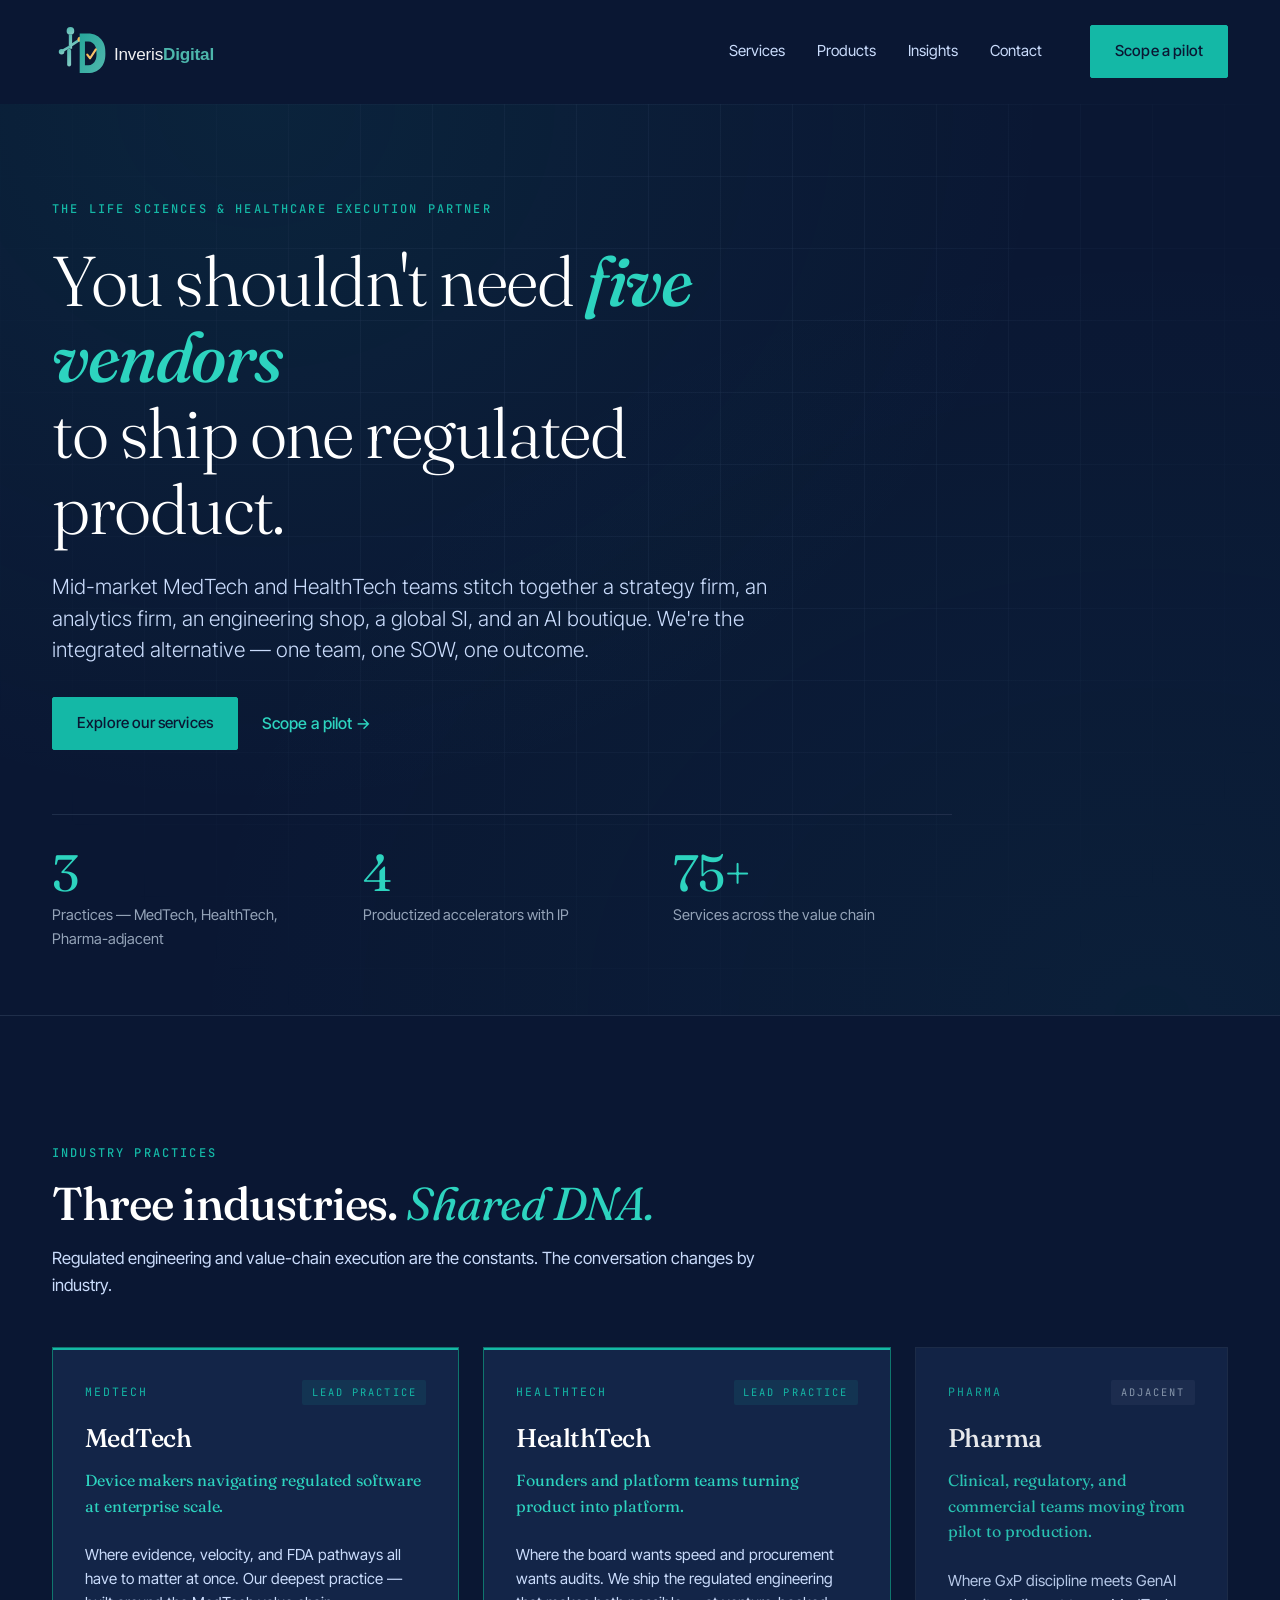
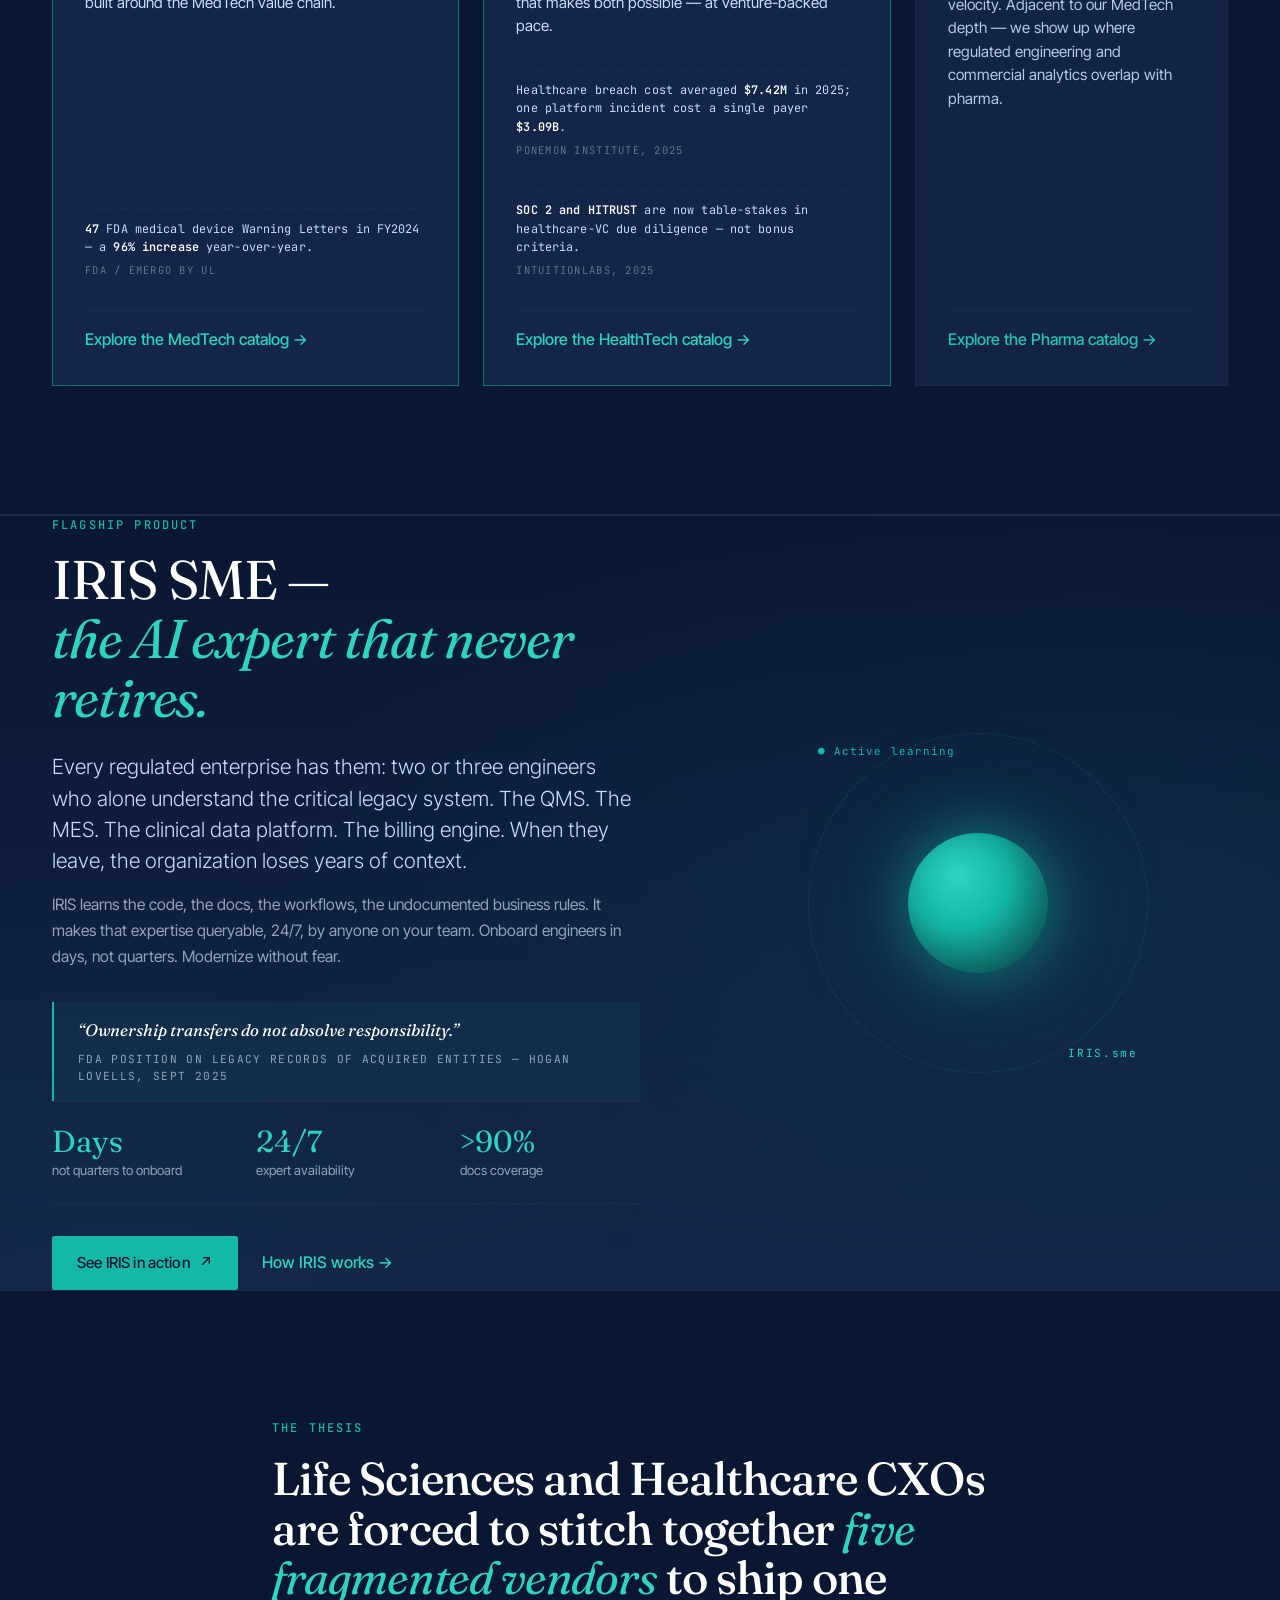
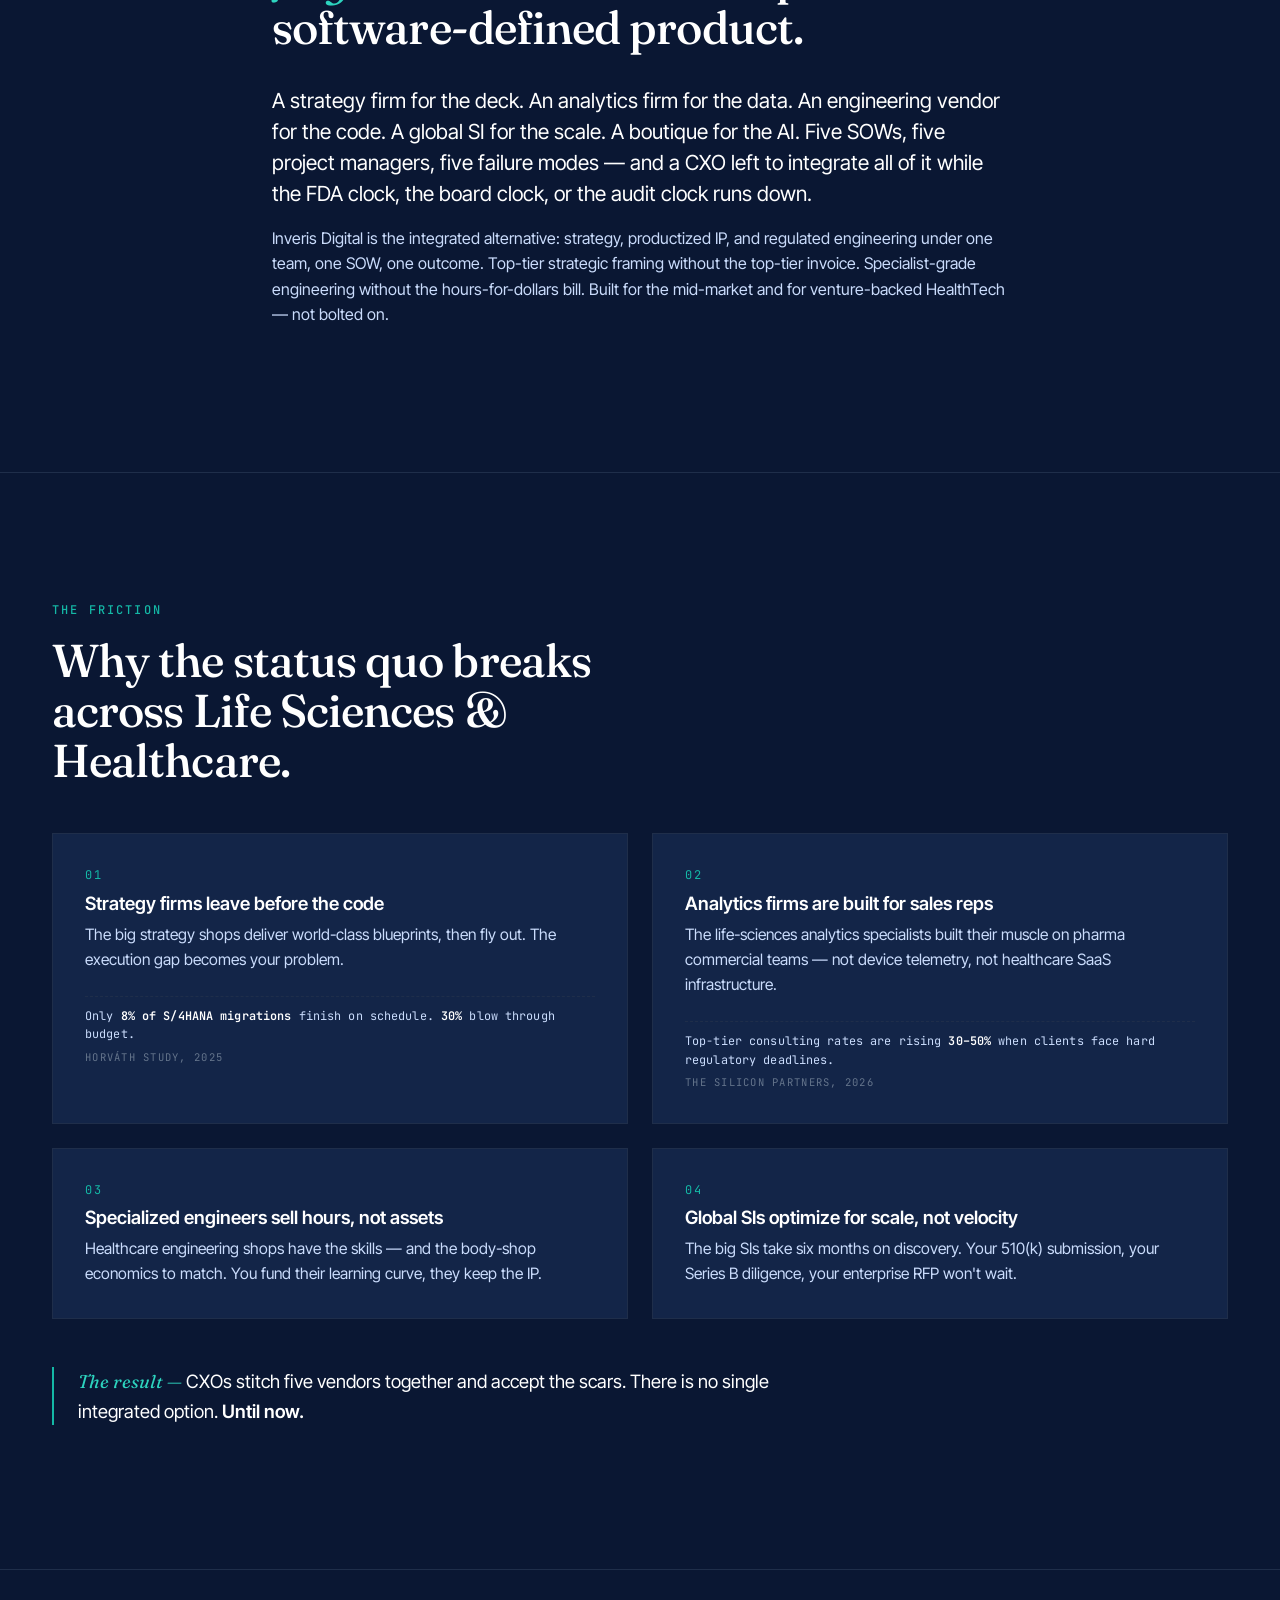
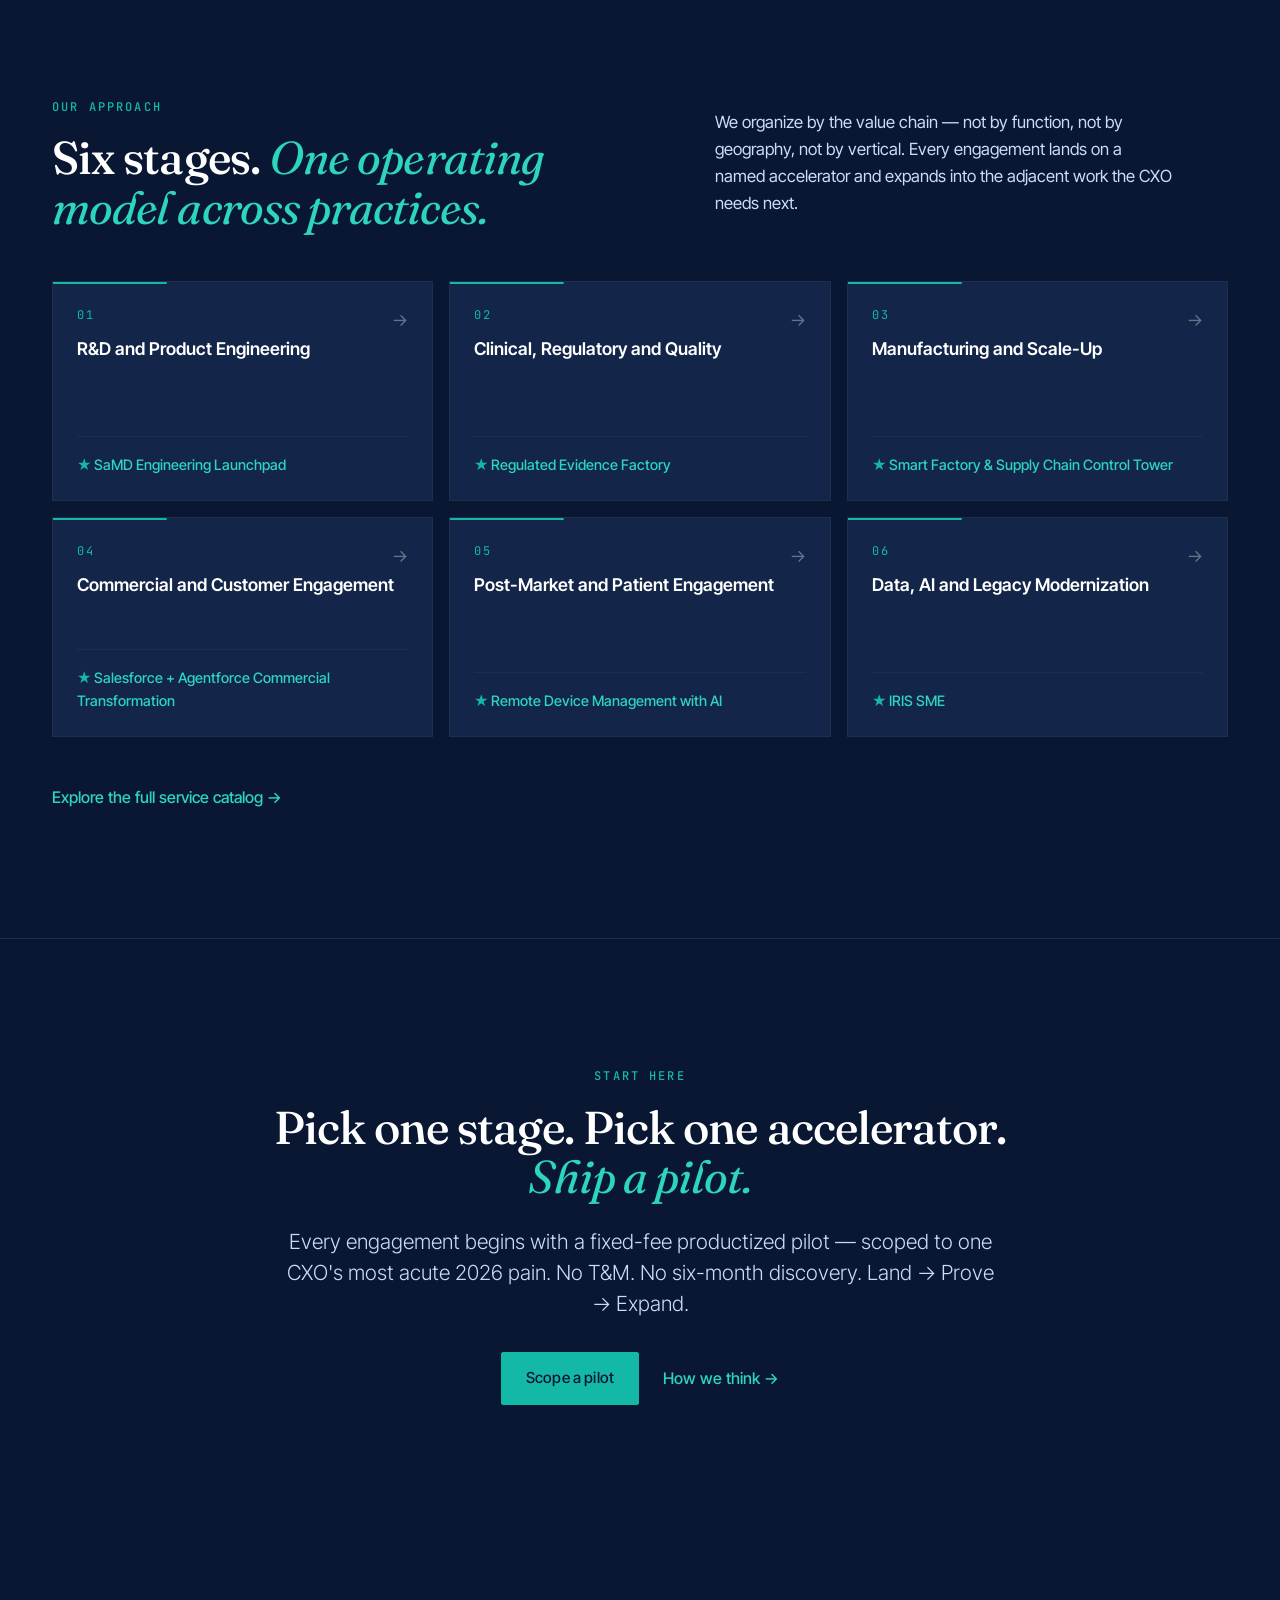
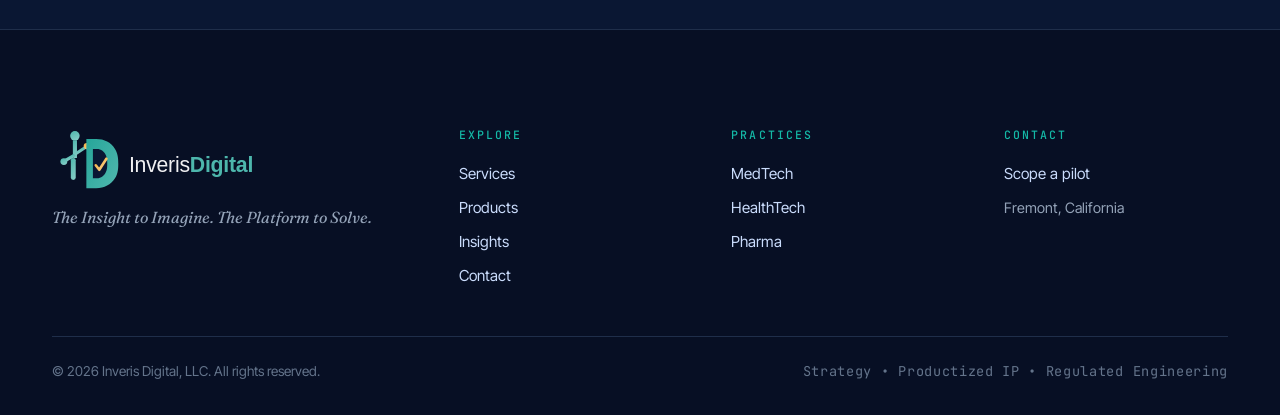
==== index.html @ ecb9faea "Align logo and nav in single band" ====
<!doctype html>
<html lang="en">
<head>
  <meta charset="UTF-8" />
  <meta name="viewport" content="width=device-width, initial-scale=1.0" />
  <title>Inveris Digital — The Life Sciences &amp; Healthcare Execution Partner</title>
  <meta name="description" content="Inveris Digital is the integrated execution partner for mid-market MedTech, HealthTech, and Pharma. One team, one SOW, one outcome — across strategy, regulated engineering, and AI." />
  <meta name="author" content="Inveris Digital, LLC" />
  <meta name="theme-color" content="#0A1733" />
  <meta name="color-scheme" content="dark" />
  <link rel="canonical" href="https://inverisdigital.com/" />

  <!-- Open Graph -->
  <meta property="og:type" content="website" />
  <meta property="og:site_name" content="Inveris Digital" />
  <meta property="og:title" content="Inveris Digital — The Life Sciences &amp; Healthcare Execution Partner" />
  <meta property="og:description" content="One team, one SOW, one outcome. Strategy, productized IP, and regulated engineering for mid-market MedTech, HealthTech, and Pharma." />
  <meta property="og:url" content="https://inverisdigital.com/" />
  <meta property="og:image" content="https://inverisdigital.com/og-image.png" />
  <meta property="og:image:width" content="1200" />
  <meta property="og:image:height" content="630" />
  <meta property="og:locale" content="en_US" />

  <!-- Twitter / X -->
  <meta name="twitter:card" content="summary_large_image" />
  <meta name="twitter:title" content="Inveris Digital — The Life Sciences &amp; Healthcare Execution Partner" />
  <meta name="twitter:description" content="One team, one SOW, one outcome. Strategy, productized IP, and regulated engineering for mid-market MedTech, HealthTech, and Pharma." />
  <meta name="twitter:image" content="https://inverisdigital.com/og-image.png" />

  <!-- Crawling -->
  <meta name="robots" content="index,follow,max-image-preview:large" />

  <!-- Organization schema -->
  <script type="application/ld+json">
  {
    "@context": "https://schema.org",
    "@type": "Organization",
    "name": "Inveris Digital",
    "legalName": "Inveris Digital, LLC",
    "url": "https://inverisdigital.com/",
    "logo": "https://inverisdigital.com/logo.svg",
    "description": "The integrated execution partner for mid-market MedTech, HealthTech, and Pharma — strategy, productized IP, and regulated engineering under one SOW.",
    "address": {
      "@type": "PostalAddress",
      "addressLocality": "Fremont",
      "addressRegion": "CA",
      "addressCountry": "US"
    },
    "sameAs": [
      "https://petals.ai"
    ]
  }
  </script>
  <link rel="icon" type="image/svg+xml" href="data:image/svg+xml;utf8,%3Csvg%20xmlns%3D%22http%3A%2F%2Fwww.w3.org%2F2000%2Fsvg%22%20viewBox%3D%220%200%2090%2088%22%3E%3Cdefs%3E%3ClinearGradient%20id%3D%22f_navy%22%20x1%3D%220%22%20y1%3D%220%22%20x2%3D%220.4%22%20y2%3D%221%22%3E%3Cstop%20offset%3D%220%25%22%20stop-color%3D%22%234DB6AC%22%2F%3E%3Cstop%20offset%3D%22100%25%22%20stop-color%3D%22%2380CBC4%22%2F%3E%3C%2FlinearGradient%3E%3ClinearGradient%20id%3D%22f_teal%22%20x1%3D%220%22%20y1%3D%220%22%20x2%3D%221%22%20y2%3D%220.8%22%3E%3Cstop%20offset%3D%220%25%22%20stop-color%3D%22%2326A69A%22%2F%3E%3Cstop%20offset%3D%22100%25%22%20stop-color%3D%22%234DB6AC%22%2F%3E%3C%2FlinearGradient%3E%3ClinearGradient%20id%3D%22f_amber%22%20x1%3D%220%22%20y1%3D%220%22%20x2%3D%221%22%20y2%3D%221%22%3E%3Cstop%20offset%3D%220%25%22%20stop-color%3D%22%23F5B041%22%2F%3E%3Cstop%20offset%3D%22100%25%22%20stop-color%3D%22%23F9D088%22%2F%3E%3C%2FlinearGradient%3E%3C%2Fdefs%3E%3Crect%20width%3D%2290%22%20height%3D%2288%22%20rx%3D%2214%22%20fill%3D%22%230A1733%22%2F%3E%3Ccircle%20cx%3D%2228%22%20cy%3D%2212%22%20r%3D%225.8%22%20fill%3D%22url(%23f_navy)%22%2F%3E%3Cpath%20d%3D%22M25.5%2017.5%20L25.5%2036%20Q25.5%2038%2027%2039%20L30.5%2039%20Q30.5%2038%2030.5%2036%20L30.5%2017.5%20Z%22%20fill%3D%22url(%23f_navy)%22%2F%3E%3Cpath%20d%3D%22M27%2036%20L16.5%2042%22%20stroke%3D%22url(%23f_navy)%22%20stroke-width%3D%224%22%20stroke-linecap%3D%22round%22%20fill%3D%22none%22%2F%3E%3Ccircle%20cx%3D%2214.5%22%20cy%3D%2243.5%22%20r%3D%224.2%22%20fill%3D%22url(%23f_navy)%22%2F%3E%3Cpath%20d%3D%22M29%2034%20L41%2026%22%20stroke%3D%22url(%23f_navy)%22%20stroke-width%3D%223.8%22%20stroke-linecap%3D%22round%22%20fill%3D%22none%22%2F%3E%3Ccircle%20cx%3D%2242.5%22%20cy%3D%2224.5%22%20r%3D%223.8%22%20fill%3D%22url(%23f_amber)%22%2F%3E%3Crect%20x%3D%2223%22%20y%3D%2239%22%20width%3D%226%22%20height%3D%2227%22%20rx%3D%223%22%20fill%3D%22url(%23f_navy)%22%2F%3E%3Cpath%20d%3D%22M42%2016%20L54%2016%20C64%2016%2072%2020%2077%2028%20C81%2034%2081%2042%2081%2046%20C81%2050%2081%2058%2077%2064%20C72%2072%2064%2076%2054%2076%20L42%2076%20Z%22%20fill%3D%22url(%23f_teal)%22%2F%3E%3Cpath%20d%3D%22M50%2028%20L55%2028%20C60%2028%2064%2031%2066%2036%20C67.5%2039%2067.5%2043%2067.5%2046%20C67.5%2049%2067.5%2053%2066%2056%20C64%2061%2060%2064%2055%2064%20L50%2064%20Z%22%20fill%3D%22%230A1733%22%2F%3E%3Cpolyline%20points%3D%2253.5%2C48%2057.8%2C53.5%2066.5%2C40%22%20fill%3D%22none%22%20stroke%3D%22url(%23f_amber)%22%20stroke-width%3D%223.2%22%20stroke-linecap%3D%22round%22%20stroke-linejoin%3D%22round%22%2F%3E%3C%2Fsvg%3E" />
  <link rel="preconnect" href="https://fonts.googleapis.com" />
  <link rel="preconnect" href="https://fonts.gstatic.com" crossorigin />
  <link href="https://fonts.googleapis.com/css2?family=Fraunces:opsz,wght@9..144,300;9..144,400;9..144,500;9..144,600;9..144,700&family=Inter+Tight:wght@300;400;500;600;700&family=JetBrains+Mono:wght@400;500&display=swap" rel="stylesheet" />
  <style>.nav{position:fixed;top:0;left:0;right:0;height:var(--nav-h);z-index:100;background:transparent;border-bottom:1px solid transparent;transition:background var(--t) var(--ease),border-color var(--t) var(--ease),backdrop-filter var(--t) var(--ease)}.nav--scrolled{background:#0a1733c7;backdrop-filter:blur(14px) saturate(1.2);-webkit-backdrop-filter:blur(14px) saturate(1.2);border-bottom-color:var(--border-soft)}.nav__inner{height:100%;display:flex;align-items:center;justify-content:space-between}.nav__brand{display:flex;align-items:center;gap:.65rem}.nav__mark{display:inline-flex;align-items:center;justify-content:center;width:36px;height:36px;border:1.5px solid var(--teal);color:var(--teal);font-family:var(--f-display);font-weight:500;font-size:1.2rem;line-height:1}.nav__wordmark{font-family:var(--f-display);font-size:1.35rem;font-weight:400;letter-spacing:-.015em;color:var(--white)}.nav__wordmark em{font-style:italic;font-weight:300;color:var(--teal-bright)}.nav__links{display:flex;align-items:center;gap:var(--s-4)}.nav__link{font-size:.95rem;font-weight:400;color:var(--ice);position:relative;padding:.25rem 0}.nav__link:after{content:"";position:absolute;left:0;bottom:-4px;height:1px;width:0;background:var(--teal);transition:width var(--t-fast) var(--ease)}.nav__link:hover{color:var(--white)}.nav__link:hover:after,.nav__link--active:after{width:100%}.nav__link--active{color:var(--white)}.nav__cta{margin-left:var(--s-2);padding:.6rem 1.1rem;font-size:.9rem}.nav__burger{display:none}@media (max-width: 860px){.nav__burger{display:flex;flex-direction:column;justify-content:center;gap:5px;width:34px;height:34px;padding:0}.nav__burger span{width:22px;height:1.5px;background:var(--ice);transition:all var(--t-fast) var(--ease)}.nav__burger.is-open span:nth-child(1){transform:translateY(6.5px) rotate(45deg)}.nav__burger.is-open span:nth-child(2){opacity:0}.nav__burger.is-open span:nth-child(3){transform:translateY(-6.5px) rotate(-45deg)}.nav__links{position:fixed;top:var(--nav-h);left:0;right:0;background:var(--navy-deeper);border-bottom:1px solid var(--border-soft);flex-direction:column;gap:var(--s-2);padding:var(--s-3) var(--s-4) var(--s-4);align-items:flex-start;transform:translateY(-12px);opacity:0;pointer-events:none;transition:all var(--t) var(--ease)}.nav__links--open{transform:translateY(0);opacity:1;pointer-events:auto}.nav__cta{margin:var(--s-1) 0 0 0;align-self:stretch;justify-content:center}}.footer{background:var(--navy-deeper);padding:var(--s-7) 0 var(--s-4);border-top:1px solid var(--border-soft);margin-top:var(--s-7)}.footer__grid{display:grid;grid-template-columns:1.6fr 1fr 1fr 1fr;gap:var(--s-5);margin-bottom:var(--s-5)}.footer__brand{max-width:320px}.footer__wordmark{font-family:var(--f-display);font-size:1.6rem;font-weight:400;color:var(--white);letter-spacing:-.015em;margin-bottom:var(--s-1)}.footer__wordmark em{font-style:italic;font-weight:300;color:var(--teal-bright)}.footer__tag{color:var(--muted);font-size:1rem;margin:0;line-height:1.45}.footer__col{display:flex;flex-direction:column;gap:.6rem}.footer__heading{font-family:var(--f-mono);font-size:.72rem;font-weight:500;letter-spacing:.18em;text-transform:uppercase;color:var(--teal);margin-bottom:var(--s-1)}.footer__link{color:var(--ice);font-size:.95rem;transition:color var(--t-fast) var(--ease)}.footer__link:hover{color:var(--teal-bright)}.footer__link .ext{font-size:.8em;color:var(--muted);margin-left:2px}.footer__addr{color:var(--muted);font-size:.9rem}.footer__bottom{display:flex;justify-content:space-between;align-items:center;padding-top:var(--s-3);gap:var(--s-3);flex-wrap:wrap}.footer__copy,.footer__meta{color:var(--dim);font-size:.85rem}.footer__meta{font-family:var(--f-mono);letter-spacing:.05em}@media (max-width: 860px){.footer__grid{grid-template-columns:1fr 1fr}.footer__brand{grid-column:1 / -1;max-width:none}}@media (max-width: 520px){.footer__grid{grid-template-columns:1fr}}.hero{position:relative;min-height:calc(100vh - var(--nav-h));padding:var(--s-7) 0 var(--s-6);display:flex;align-items:center;overflow:hidden;background:radial-gradient(ellipse at 20% 0%,rgba(20,184,166,.08),transparent 55%),radial-gradient(ellipse at 90% 100%,rgba(20,184,166,.05),transparent 60%),var(--navy)}.hero__inner{max-width:1100px}.hero__eyebrow{margin-bottom:var(--s-3)}.hero__title{margin-bottom:var(--s-3);max-width:18ch;font-weight:300}.hero__title em{font-weight:500}.hero__sub{max-width:64ch;margin-bottom:var(--s-4)}.hero__cta{display:flex;gap:var(--s-3);align-items:center;flex-wrap:wrap;margin-bottom:var(--s-6)}.hero__meta{display:grid;grid-template-columns:repeat(3,1fr);gap:var(--s-4);padding-top:var(--s-4);border-top:1px solid var(--border-soft);max-width:900px}.hero__stat{display:flex;flex-direction:column;gap:.35rem}.hero__n{font-family:var(--f-display);font-size:clamp(2.4rem,4vw,3.2rem);font-weight:400;color:var(--teal-bright);line-height:1;letter-spacing:-.02em}.hero__l{color:var(--muted);font-size:.92rem;max-width:26ch}@media (max-width: 768px){.hero{min-height:auto;padding:var(--s-5) 0}.hero__meta{grid-template-columns:1fr;gap:var(--s-2)}}.thesis{padding:var(--s-8) 0}.thesis__title{margin:var(--s-2) 0 var(--s-4)}.thesis__body{margin-bottom:var(--s-2)}.thesis__body.lead{color:var(--white);font-weight:400}.friction{padding:var(--s-8) 0}.friction h2{margin:var(--s-2) 0 var(--s-5);max-width:22ch}.friction__grid{display:grid;grid-template-columns:repeat(2,1fr);gap:var(--s-3);margin-bottom:var(--s-5)}.friction__card{background:var(--navy-alt);border:1px solid var(--border-soft);padding:var(--s-4);position:relative;transition:border-color var(--t) var(--ease),transform var(--t) var(--ease)}.friction__card:hover{border-color:var(--teal-dim);transform:translateY(-2px)}.friction__num{font-family:var(--f-mono);font-size:.75rem;letter-spacing:.18em;color:var(--teal);margin-bottom:var(--s-1)}.friction__card h4{color:var(--white);margin-bottom:var(--s-1);font-size:1.15rem}.friction__card p{color:var(--ice);margin:0;font-size:.98rem}.friction__out{font-size:1.15rem;color:var(--white);max-width:72ch;line-height:1.55;padding-left:var(--s-3);border-left:2px solid var(--teal)}@media (max-width: 768px){.friction__grid{grid-template-columns:1fr}}.vchain{padding:var(--s-8) 0}.vchain__header{display:grid;grid-template-columns:1.2fr 1fr;gap:var(--s-5);align-items:end;margin-bottom:var(--s-5)}.vchain__header h2{margin-top:var(--s-2);max-width:22ch}.vchain__sub{color:var(--ice);max-width:46ch;font-size:1.05rem}.vchain__grid{display:grid;grid-template-columns:repeat(3,1fr);gap:var(--s-2)}.vchain__card{display:flex;flex-direction:column;gap:.5rem;background:var(--navy-alt);border:1px solid var(--border-soft);padding:var(--s-3);position:relative;min-height:220px;transition:all var(--t) var(--ease);overflow:hidden}.vchain__card:before{content:"";position:absolute;top:0;left:0;right:0;height:2px;background:var(--teal);transform:scaleX(.3);transform-origin:left;transition:transform var(--t) var(--ease)}.vchain__card:hover{background:var(--navy-soft);border-color:var(--teal-dim);transform:translateY(-3px)}.vchain__card:hover:before{transform:scaleX(1)}.vchain__num{font-family:var(--f-mono);font-size:.75rem;letter-spacing:.18em;color:var(--teal)}.vchain__card h4{color:var(--white);font-size:1.1rem;margin-top:.3rem;line-height:1.25}.vchain__cxo{color:var(--muted);font-size:.85rem;font-style:italic}.vchain__signature{color:var(--teal-bright);font-size:.9rem;font-weight:500;margin-top:auto;padding-top:var(--s-2);border-top:1px solid var(--border-soft)}.vchain__star{color:var(--teal)}.vchain__arrow{position:absolute;top:var(--s-3);right:var(--s-3);color:var(--dim);font-size:1.1rem;transition:all var(--t) var(--ease)}.vchain__card:hover .vchain__arrow{color:var(--teal-bright);transform:translate(4px)}.vchain__cta{margin-top:var(--s-5)}@media (max-width: 960px){.vchain__header{grid-template-columns:1fr}.vchain__grid{grid-template-columns:repeat(2,1fr)}}@media (max-width: 600px){.vchain__grid{grid-template-columns:1fr}}.iris{padding:var(--s-7) 0}.iris__card{display:grid;grid-template-columns:1.2fr 1fr;gap:var(--s-5);align-items:center;background:var(--navy-alt);border:1px solid var(--border-soft);padding:var(--s-6);position:relative;overflow:hidden}.iris__card:before{content:"";position:absolute;top:0;left:0;height:100%;width:4px;background:var(--teal)}.iris__left h2{margin:var(--s-2) 0 var(--s-3);max-width:18ch}.iris__left .lead{color:var(--white);margin-bottom:var(--s-2)}.iris__actions{display:flex;gap:var(--s-3);align-items:center;flex-wrap:wrap;margin-top:var(--s-3)}.iris__right{position:relative;height:280px}.iris__vis{position:relative;width:100%;height:100%;display:flex;align-items:center;justify-content:center}.iris__orb{position:absolute;width:160px;height:160px;border-radius:50%;background:radial-gradient(circle at 30% 30%,var(--teal-bright),var(--teal-dim) 60%,transparent 80%);filter:blur(1px);box-shadow:0 0 80px #2dd4bf59;animation:irisFloat 6s ease-in-out infinite}@keyframes irisFloat{0%,to{transform:translateY(0)}50%{transform:translateY(-10px)}}.iris__pulse{position:absolute;width:240px;height:240px;border-radius:50%;border:1px solid var(--teal);opacity:.3;animation:irisPulse 3s ease-out infinite}@keyframes irisPulse{0%{transform:scale(.9);opacity:.4}to{transform:scale(1.3);opacity:0}}.iris__lines{position:absolute;width:100%;height:100%;display:flex;align-items:center;justify-content:center}.iris__lines span{position:absolute;background:linear-gradient(to right,transparent,var(--teal),transparent);height:1px;width:280px;opacity:.4}.iris__lines span:nth-child(1){transform:rotate(0)}.iris__lines span:nth-child(2){transform:rotate(45deg)}.iris__lines span:nth-child(3){transform:rotate(90deg)}.iris__lines span:nth-child(4){transform:rotate(135deg)}.iris__lines span:nth-child(5){transform:rotate(180deg)}.iris__label{position:absolute;bottom:20px;left:20px;font-family:var(--f-mono);font-size:.82rem;color:var(--teal-bright);letter-spacing:.05em}.iris__status{position:absolute;top:20px;right:20px;font-family:var(--f-mono);font-size:.72rem;color:var(--teal-bright);letter-spacing:.05em}@media (max-width: 900px){.iris__card{grid-template-columns:1fr;padding:var(--s-4)}.iris__right{height:240px}}.cta{padding:var(--s-8) 0}.cta h2{margin:var(--s-2) 0 var(--s-3)}.cta .lead{color:var(--ice);margin:0 auto var(--s-4);max-width:60ch}.cta__actions{display:inline-flex;gap:var(--s-3);align-items:center;flex-wrap:wrap;justify-content:center}.svc-hero{padding:var(--s-7) 0 var(--s-5)}.svc-hero h1{margin:var(--s-2) 0 var(--s-3);max-width:22ch;font-size:clamp(2.2rem,4.2vw,3.6rem)}.svc-hero .lead{max-width:64ch}.svc-jump-wrap{position:sticky;top:var(--nav-h);z-index:40;background:#0a1733d9;backdrop-filter:blur(14px) saturate(1.2);-webkit-backdrop-filter:blur(14px) saturate(1.2);border-bottom:1px solid var(--border-soft)}.svc-jump{display:flex;gap:0;overflow-x:auto;scrollbar-width:none}.svc-jump::-webkit-scrollbar{display:none}.svc-jump__item{display:flex;align-items:center;gap:.6rem;padding:var(--s-2) var(--s-3);font-size:.9rem;color:var(--ice);border-right:1px solid var(--border-soft);white-space:nowrap;transition:color var(--t-fast) var(--ease),background var(--t-fast) var(--ease)}.svc-jump__item:first-child{border-left:1px solid var(--border-soft)}.svc-jump__item:hover{color:var(--teal-bright);background:#14b8a60d}.svc-jump__num{font-family:var(--f-mono);font-size:.72rem;color:var(--teal);letter-spacing:.1em}.svc-stage{padding:var(--s-8) 0;position:relative;scroll-margin-top:calc(var(--nav-h) + 50px)}.svc-stage+.svc-stage{border-top:1px solid var(--border-soft)}.svc-stage--alt{background:var(--navy-deeper)}.svc-stage__grid{display:grid;grid-template-columns:1.15fr 1fr;gap:var(--s-6);align-items:start}.svc-stage__left{position:relative}.svc-stage__num{font-family:var(--f-display);font-size:clamp(4rem,8vw,6rem);font-weight:300;color:var(--teal);line-height:1;letter-spacing:-.03em;margin-bottom:var(--s-2);opacity:.85}.svc-stage__left h2{margin:var(--s-1) 0 var(--s-2);max-width:18ch}.svc-stage__tag{font-size:1.25rem;color:var(--ice);line-height:1.45;max-width:32ch;margin-bottom:var(--s-4)}.svc-stage__block{margin-bottom:var(--s-3)}.svc-stage__label{font-family:var(--f-mono);font-size:.72rem;letter-spacing:.18em;text-transform:uppercase;color:var(--teal);margin-bottom:.5rem}.svc-stage__cxo{color:var(--white);font-weight:500}.svc-stage__sig{display:flex;gap:.75rem;align-items:flex-start;background:var(--navy-alt);border-left:2px solid var(--teal);padding:var(--s-2) var(--s-3)}.svc-stage__star{color:var(--teal-bright);font-size:1rem;line-height:1.3}.svc-stage__sig-name{color:var(--white);font-weight:600;margin-bottom:.25rem}.svc-stage__sig-blurb{color:var(--ice);font-size:.92rem;line-height:1.45}.svc-stage__outcomes{display:grid;gap:.4rem}.svc-stage__outcomes li{color:var(--ice);font-size:.95rem;padding-left:1.3rem;position:relative}.svc-stage__outcomes li:before{content:"→";position:absolute;left:0;color:var(--teal)}.svc-stage__cta{margin-top:var(--s-3);display:inline-flex}.svc-stage__right{background:var(--navy-alt);border:1px solid var(--border-soft);padding:var(--s-4);position:sticky;top:calc(var(--nav-h) + 70px)}.svc-stage--alt .svc-stage__right{background:var(--navy-alt)}.svc-stage__services{display:grid;gap:.15rem;margin:var(--s-2) 0 var(--s-3)}.svc-stage__svc{display:flex;gap:.75rem;align-items:baseline;padding:.55rem .75rem;color:var(--ice);font-size:.92rem;border-left:2px solid transparent;transition:all var(--t-fast) var(--ease);border-radius:2px}.svc-stage__svc:hover{background:#14b8a60d;border-left-color:var(--teal-dim);color:var(--white)}.svc-stage__svc-dot{color:var(--dim);font-size:.8rem;width:14px;flex-shrink:0}.svc-stage__svc--signature{background:#14b8a612;border-left-color:var(--teal)!important;color:var(--white);font-weight:500}.svc-stage__svc--signature .svc-stage__svc-dot{color:var(--teal-bright)}.svc-stage__pain{color:var(--muted);font-size:.9rem;font-style:italic;line-height:1.55;padding-top:var(--s-2);border-top:1px solid var(--border-soft);margin:var(--s-2) 0 0 0}@media (max-width: 960px){.svc-stage__grid{grid-template-columns:1fr;gap:var(--s-5)}.svc-stage__right{position:static}}.svc-close{padding:var(--s-8) 0}.svc-close h2{margin-bottom:var(--s-3)}.svc-close .lead{margin:0 auto var(--s-4);max-width:56ch}.svc-close__actions{display:inline-flex;gap:var(--s-3);align-items:center;flex-wrap:wrap;justify-content:center}.prod-hero{padding:var(--s-7) 0 var(--s-5);position:relative;overflow:hidden}.prod-hero h1{margin:var(--s-2) 0 var(--s-3);max-width:20ch;font-size:clamp(2.2rem,4.2vw,3.6rem)}.prod-hero .lead{max-width:68ch;margin-bottom:var(--s-2)}.iris-feature{padding:var(--s-7) 0}.iris-feature__head{max-width:840px;margin-bottom:var(--s-6)}.iris-feature__head h2{margin:var(--s-2) 0 var(--s-3);max-width:20ch}.iris-feature__head .lead{color:var(--white);margin-bottom:var(--s-2)}.iris-caps{display:grid;grid-template-columns:repeat(3,1fr);gap:var(--s-3);margin-bottom:var(--s-6)}.iris-caps__card{background:var(--navy-alt);border:1px solid var(--border-soft);padding:var(--s-3);transition:all var(--t) var(--ease)}.iris-caps__card:hover{border-color:var(--teal-dim);transform:translateY(-2px)}.iris-caps__num{font-family:var(--f-mono);font-size:.75rem;letter-spacing:.18em;color:var(--teal);margin-bottom:var(--s-1)}.iris-caps__card h4{color:var(--white);margin-bottom:var(--s-1)}.iris-caps__card p{color:var(--ice);margin:0;font-size:.95rem;line-height:1.55}.iris-outcomes{background:var(--navy-alt);border:1px solid var(--border-soft);border-left:3px solid var(--teal);padding:var(--s-5);margin-bottom:var(--s-6)}.iris-outcomes__header h3{margin:.35rem 0 0}.iris-outcomes__grid{display:grid;grid-template-columns:repeat(4,1fr);gap:var(--s-4);margin-top:var(--s-4);padding-top:var(--s-4);border-top:1px solid var(--border-soft)}.iris-outcomes__n{font-family:var(--f-display);font-size:2.2rem;font-weight:400;color:var(--teal-bright);line-height:1;letter-spacing:-.02em;margin-bottom:.35rem}.iris-outcomes__l{color:var(--muted);font-size:.9rem;line-height:1.45}.iris-cta{display:grid;grid-template-columns:1.4fr 1fr;gap:var(--s-4);align-items:center;padding:var(--s-4) var(--s-5);background:linear-gradient(135deg,rgba(20,184,166,.08),transparent 60%);border:1px solid var(--teal-dim)}.iris-cta h3{margin:0 0 .35rem}.iris-cta p{margin:0}.iris-cta__actions{display:flex;justify-content:flex-end;align-items:center;gap:var(--s-3);flex-wrap:wrap}@media (max-width: 960px){.iris-caps,.iris-outcomes__grid{grid-template-columns:repeat(2,1fr)}.iris-cta{grid-template-columns:1fr}.iris-cta__actions{justify-content:flex-start}}@media (max-width: 600px){.iris-caps{grid-template-columns:1fr}}.other-accs{padding:var(--s-7) 0;background:var(--navy-deeper)}.other-accs h2{margin:var(--s-2) 0 var(--s-3);max-width:30ch}.other-accs .lead{max-width:64ch;margin-bottom:var(--s-5)}.other-accs__grid{display:grid;grid-template-columns:repeat(3,1fr);gap:var(--s-3);margin-bottom:var(--s-4)}.other-accs__card{background:var(--navy-alt);border:1px solid var(--border-soft);padding:var(--s-4);transition:all var(--t) var(--ease);position:relative}.other-accs__card:hover{border-color:var(--teal-dim);transform:translateY(-3px)}.other-accs__top{display:flex;justify-content:space-between;align-items:center;margin-bottom:var(--s-2);font-family:var(--f-mono);font-size:.72rem;letter-spacing:.18em;text-transform:uppercase}.other-accs__n{color:var(--teal)}.other-accs__stage{color:var(--teal-bright);background:#14b8a61a;padding:.25rem .55rem;border-radius:2px}.other-accs__card h4{color:var(--white);margin-bottom:var(--s-1);font-size:1.2rem;line-height:1.25}.other-accs__card p{color:var(--ice);margin:0;font-size:.95rem;line-height:1.55}.other-accs__cta{margin-top:var(--s-4)}@media (max-width: 900px){.other-accs__grid{grid-template-columns:1fr}}.ins-hero{padding:var(--s-7) 0 var(--s-5)}.ins-hero h1{margin:var(--s-2) 0 var(--s-3);max-width:20ch;font-size:clamp(2.2rem,4.2vw,3.6rem)}.ins-hero .lead{max-width:64ch}.ins-list{padding:var(--s-6) 0 var(--s-7)}.ins-grid{display:grid;gap:var(--s-6);max-width:820px;margin:0 auto}.ins-card{padding:var(--s-5) 0;border-top:1px solid var(--border-soft)}.ins-card:first-child{border-top:none;padding-top:0}.ins-card__meta{display:flex;align-items:center;gap:var(--s-3);margin-bottom:var(--s-3);font-family:var(--f-mono);font-size:.72rem;letter-spacing:.15em;text-transform:uppercase}.ins-card__tag{color:var(--teal);padding:.3rem .65rem;border:1px solid var(--teal-dim);border-radius:2px}.ins-card__date{color:var(--muted)}.ins-card__title{font-size:clamp(1.8rem,3vw,2.4rem);margin-bottom:var(--s-3);line-height:1.15;max-width:30ch}.ins-card__dek{font-size:1.3rem;color:var(--ice);line-height:1.5;margin-bottom:var(--s-4);padding-left:var(--s-3);border-left:2px solid var(--teal)}.ins-card__body p{font-size:1.05rem;line-height:1.75;color:var(--ice);margin-bottom:var(--s-3);max-width:68ch}.ins-card__body p:first-of-type:first-letter{font-family:var(--f-display);font-size:3.2rem;font-weight:500;float:left;line-height:.85;margin:.2rem .5rem 0 0;color:var(--teal-bright)}.ins-close{margin-top:var(--s-7);padding:var(--s-5);background:var(--navy-alt);border:1px solid var(--border-soft);border-left:3px solid var(--teal);display:grid;grid-template-columns:1.8fr auto;gap:var(--s-4);align-items:center;max-width:820px;margin-left:auto;margin-right:auto}.ins-close h3{margin:.35rem 0 var(--s-2);max-width:24ch}.ins-close p{color:var(--ice);margin:0;max-width:56ch}@media (max-width: 768px){.ins-close{grid-template-columns:1fr}}.ct-hero{padding:var(--s-7) 0 var(--s-5)}.ct-hero h1{margin:var(--s-2) 0 var(--s-3);max-width:22ch;font-size:clamp(2.2rem,4.2vw,3.6rem)}.ct-hero .lead{max-width:62ch}.ct-form-section{padding:var(--s-6) 0 var(--s-8)}.ct-grid{display:grid;grid-template-columns:1fr 1.1fr;gap:var(--s-6);align-items:start}.ct-info .eyebrow{margin-bottom:var(--s-3)}.ct-steps{display:grid;gap:var(--s-3);margin:0 0 var(--s-5)}.ct-steps li{display:grid;grid-template-columns:auto 1fr;gap:var(--s-3);align-items:start}.ct-steps__n{font-family:var(--f-mono);font-size:.85rem;letter-spacing:.15em;color:var(--teal);padding-top:.15rem}.ct-steps li strong{color:var(--white);display:block;margin-bottom:.3rem;font-weight:600}.ct-steps li p{color:var(--ice);margin:0;font-size:.95rem;line-height:1.55}.ct-direct{padding:var(--s-3);background:var(--navy-alt);border:1px solid var(--border-soft);border-left:2px solid var(--teal)}.ct-direct .eyebrow{margin-bottom:.5rem}.ct-direct__email{display:inline-block;font-family:var(--f-mono);font-size:1.05rem;color:var(--teal-bright);margin-bottom:.4rem}.ct-direct__email:hover{color:var(--white)}.ct-form-wrap{background:var(--navy-alt);border:1px solid var(--border-soft);padding:var(--s-5)}.ct-form{display:flex;flex-direction:column;gap:var(--s-3)}.ct-row{display:grid;grid-template-columns:1fr 1fr;gap:var(--s-2)}.ct-form label{display:flex;flex-direction:column;gap:.45rem}.ct-form label>span{font-family:var(--f-mono);font-size:.72rem;letter-spacing:.15em;text-transform:uppercase;color:var(--muted)}.ct-form input,.ct-form select,.ct-form textarea{background:var(--navy-deeper);border:1px solid var(--border-soft);color:var(--white);padding:.75rem .9rem;font-family:var(--f-body);font-size:.98rem;border-radius:2px;transition:border-color var(--t-fast) var(--ease);width:100%}.ct-form input:focus,.ct-form select:focus,.ct-form textarea:focus{outline:none;border-color:var(--teal)}.ct-form textarea{resize:vertical;min-height:120px;font-family:var(--f-body);line-height:1.55}.ct-form select{-webkit-appearance:none;-moz-appearance:none;appearance:none;background-image:url("data:image/svg+xml;utf8,<svg xmlns='http://www.w3.org/2000/svg' width='12' height='12' viewBox='0 0 12 12'><path d='M2 4l4 4 4-4' stroke='%2394A3B8' stroke-width='1.5' fill='none'/></svg>");background-repeat:no-repeat;background-position:right .9rem center;padding-right:2.5rem}.ct-submit{align-self:flex-start;margin-top:var(--s-2)}.ct-privacy{color:var(--muted);font-size:.85rem;margin:.5rem 0 0}.ct-success{padding:var(--s-3) 0;min-height:280px;display:flex;flex-direction:column;justify-content:center}.ct-success h3{margin:var(--s-1) 0 var(--s-2)}.ct-success p{color:var(--ice);max-width:52ch;margin:0}@media (max-width: 900px){.ct-grid{grid-template-columns:1fr;gap:var(--s-5)}.ct-row{grid-template-columns:1fr}.ct-form-wrap{padding:var(--s-4)}}:root{--navy: #0A1733;--navy-alt: #132548;--navy-soft: #1A2E56;--navy-deeper: #070F24;--teal: #14B8A6;--teal-bright: #2DD4BF;--teal-dim: #0F766E;--ice: #CADCFC;--muted: #94A3B8;--dim: #64748B;--white: #FFFFFF;--off-white: #F6F7FB;--border: #2A3E5C;--border-soft: #1F2E4A;--f-display: "Fraunces", Georgia, "Times New Roman", serif;--f-body: "Inter Tight", -apple-system, BlinkMacSystemFont, sans-serif;--f-mono: "JetBrains Mono", "SF Mono", Menlo, monospace;--s-1: .5rem;--s-2: 1rem;--s-3: 1.5rem;--s-4: 2rem;--s-5: 3rem;--s-6: 4rem;--s-7: 6rem;--s-8: 8rem;--content-w: 1240px;--narrow-w: 800px;--nav-h: 104px;--ease: cubic-bezier(.16, 1, .3, 1);--t-fast: .18s;--t: .32s;--t-slow: .6s}*,*:before,*:after{box-sizing:border-box}html,body{margin:0;padding:0}html{scroll-behavior:smooth}body{font-family:var(--f-body);font-size:16px;line-height:1.6;color:var(--ice);background:var(--navy);-webkit-font-smoothing:antialiased;-moz-osx-font-smoothing:grayscale;text-rendering:optimizeLegibility;overflow-x:hidden}img,svg{display:block;max-width:100%}button{font-family:inherit;cursor:pointer;border:none;background:none;color:inherit}a{color:inherit;text-decoration:none;transition:color var(--t-fast) var(--ease)}ul{margin:0;padding:0;list-style:none}h1,h2,h3,h4{font-family:var(--f-display);font-weight:500;line-height:1.08;letter-spacing:-.02em;color:var(--white);margin:0}h1{font-size:clamp(2.8rem,5.5vw,5rem);font-weight:400}h2{font-size:clamp(2rem,3.6vw,3.2rem)}h3{font-size:clamp(1.4rem,2.2vw,1.85rem)}h4{font-size:1.15rem;font-family:var(--f-body);font-weight:600;letter-spacing:0;color:var(--white)}p{margin:0 0 var(--s-2) 0;color:var(--ice)}p.lead{font-size:1.3rem;line-height:1.5;color:var(--ice);font-weight:300}.eyebrow{font-family:var(--f-mono);font-size:.75rem;font-weight:500;letter-spacing:.18em;text-transform:uppercase;color:var(--teal)}.serif-italic{font-family:var(--f-display);font-style:italic;font-weight:400}strong,b{color:var(--white);font-weight:600}::selection{background:var(--teal);color:var(--navy)}.container{width:100%;max-width:var(--content-w);margin:0 auto;padding:0 var(--s-4)}.container-narrow{width:100%;max-width:var(--narrow-w);margin:0 auto;padding:0 var(--s-4)}section{padding:var(--s-8) 0;position:relative}@media (max-width: 768px){section{padding:var(--s-6) 0}}main{padding-top:var(--nav-h)}.btn{display:inline-flex;align-items:center;gap:.55rem;padding:.85rem 1.5rem;font-family:var(--f-body);font-size:.95rem;font-weight:500;letter-spacing:.01em;border-radius:2px;transition:all var(--t-fast) var(--ease);cursor:pointer;border:1px solid transparent;white-space:nowrap}.btn-primary{background:var(--teal);color:var(--navy);border-color:var(--teal)}.btn-primary:hover{background:var(--teal-bright);border-color:var(--teal-bright);transform:translateY(-1px)}.btn-ghost{color:var(--white);border-color:var(--border);background:transparent}.btn-ghost:hover{border-color:var(--teal);color:var(--teal-bright)}.btn-link{padding:0;color:var(--teal-bright);border:none;font-weight:500}.btn-link:hover{color:var(--white)}.btn-link .arr{transition:transform var(--t-fast) var(--ease)}.btn-link:hover .arr{transform:translate(4px)}.hairline{height:1px;background:var(--border-soft);margin:0;border:none}.bg-grid:before{content:"";position:absolute;top:0;right:0;bottom:0;left:0;background-image:linear-gradient(to right,rgba(42,62,92,.25) 1px,transparent 1px),linear-gradient(to bottom,rgba(42,62,92,.25) 1px,transparent 1px);background-size:72px 72px;mask-image:radial-gradient(ellipse at 50% 30%,black 30%,transparent 80%);-webkit-mask-image:radial-gradient(ellipse at 50% 30%,black 30%,transparent 80%);pointer-events:none;z-index:0}.bg-grid>*{position:relative;z-index:1}.teal{color:var(--teal-bright)}.muted{color:var(--muted)}.small{font-size:.9rem}.center{text-align:center}@keyframes riseIn{0%{opacity:0;transform:translateY(16px)}to{opacity:1;transform:translateY(0)}}.rise{animation:riseIn .7s var(--ease) both}.rise-1{animation-delay:80ms}.rise-2{animation-delay:.2s}.rise-3{animation-delay:.34s}.rise-4{animation-delay:.48s}.reveal{opacity:0;transform:translateY(24px);transition:opacity .7s var(--ease),transform .7s var(--ease)}.reveal.in{opacity:1;transform:translateY(0)}@media (max-width: 768px){.container,.container-narrow{padding:0 var(--s-3)}p.lead{font-size:1.1rem}}


[hidden] { display: none !important; }

/* Practice cards on home */
.practices { padding: var(--s-8) 0; border-top: 1px solid var(--border-soft); border-bottom: 1px solid var(--border-soft); }
.practices__header { max-width: 720px; margin-bottom: var(--s-5); }
.practices__header h2 { margin: var(--s-2) 0 var(--s-2); }
.practices__header p { color: var(--ice); font-size: 1.05rem; }
.practices__grid { display: grid; grid-template-columns: 1.3fr 1.3fr 1fr; gap: var(--s-3); align-items: stretch; }
.practice-card { background: var(--navy-alt); border: 1px solid var(--border-soft); padding: var(--s-4); position: relative; transition: all var(--t) var(--ease); display: flex; flex-direction: column; gap: var(--s-2); }
.practice-card--primary { border-color: var(--teal-dim); }
.practice-card--primary::before { content: ''; position: absolute; top: 0; left: 0; right: 0; height: 2px; background: var(--teal); }
.practice-card--adjacent { opacity: 0.9; }
.practice-card:hover { transform: translateY(-3px); border-color: var(--teal); }
.practice-card__top { display: flex; justify-content: space-between; align-items: center; font-family: var(--f-mono); font-size: 0.72rem; letter-spacing: 0.18em; text-transform: uppercase; color: var(--teal); }
.practice-card__badge { background: rgba(20,184,166,0.1); padding: 0.25rem 0.6rem; border-radius: 2px; font-size: 0.65rem; }
.practice-card__badge--adj { color: var(--muted); background: rgba(148,163,184,0.08); }
.practice-card h3 { font-size: 1.6rem; margin-top: 0.25rem; font-weight: 500; }
.practice-card__tag { font-family: var(--f-display); font-style: normal; color: var(--teal-bright); font-size: 1rem; margin-bottom: var(--s-1); letter-spacing: -0.005em; }
.practice-card__blurb { color: var(--ice); font-size: 0.95rem; line-height: 1.55; margin: 0; flex-grow: 1; }
.practice-card__buyers { color: var(--muted); font-size: 0.82rem; padding-top: var(--s-2); border-top: 1px solid var(--border-soft); margin-top: var(--s-2); }
.practice-card__count { font-family: var(--f-display); font-size: 2rem; color: var(--teal-bright); line-height: 1; }
.practice-card__count-label { color: var(--muted); font-size: 0.82rem; }

/* Practice filter toggle on services page */
.prac-filter { position: sticky; top: var(--nav-h); z-index: 40; background: rgba(10,23,51,0.9); backdrop-filter: blur(14px); border-bottom: 1px solid var(--border-soft); padding: var(--s-2) 0; }
.prac-filter__inner { display: flex; align-items: center; gap: var(--s-3); flex-wrap: wrap; }
.prac-filter__label { font-family: var(--f-mono); font-size: 0.72rem; letter-spacing: 0.18em; text-transform: uppercase; color: var(--muted); }
.prac-tabs { display: inline-flex; gap: 0; background: var(--navy-alt); border: 1px solid var(--border-soft); border-radius: 2px; overflow: hidden; }
.prac-tab { padding: 0.6rem 1.1rem; font-size: 0.9rem; color: var(--ice); border: none; background: transparent; cursor: pointer; font-family: var(--f-body); transition: all var(--t-fast) var(--ease); border-right: 1px solid var(--border-soft); }
.prac-tab:last-child { border-right: none; }
.prac-tab:hover { color: var(--white); background: var(--navy-soft); }
.prac-tab--active, .prac-tab--active:hover { background: var(--teal) !important; color: var(--navy) !important; font-weight: 600; }
.prac-filter__count { color: var(--muted); font-family: var(--f-mono); font-size: 0.82rem; margin-left: auto; }
.prac-filter__count b { color: var(--teal-bright); }

/* Hide services not matching active practice */
.svc-stage__svc.hidden { display: none; }
.svc-stage.hidden { display: none; }

/* Change hero eyebrow text dynamically */
@media (max-width: 760px) {
  .practices__grid { grid-template-columns: 1fr; }
  .prac-filter__inner { gap: var(--s-2); }
}

/* ====== IRIS Featured Band (home page flagship) ====== */
.iris-featured { position: relative; padding: var(--s-10) 0; overflow: hidden; background: linear-gradient(180deg, var(--navy) 0%, var(--navy-alt) 100%); border-top: 1px solid var(--border-soft); border-bottom: 1px solid var(--border-soft); }
.iris-featured__bg { position: absolute; inset: 0; background:
    radial-gradient(ellipse 1200px 600px at 85% 50%, rgba(20,184,166,0.08) 0%, transparent 70%),
    radial-gradient(ellipse 800px 400px at 10% 80%, rgba(20,184,166,0.04) 0%, transparent 70%);
  pointer-events: none; z-index: 0; }
.iris-featured__inner { position: relative; z-index: 1; display: grid; grid-template-columns: 1.1fr 0.9fr; gap: var(--s-6); align-items: center; }
.iris-featured__left { padding-right: var(--s-3); }
.iris-featured__title { font-size: clamp(2.2rem, 4.5vw, 3.4rem); line-height: 1.08; margin: var(--s-2) 0 var(--s-3); font-weight: 400; letter-spacing: -0.02em; }
.iris-featured__lead { color: var(--ice); font-size: 1.1rem; margin-bottom: var(--s-2); }
.iris-featured__sub { color: var(--muted); font-size: 0.98rem; line-height: 1.65; margin-bottom: var(--s-4); }
.iris-featured__stats { display: grid; grid-template-columns: repeat(3, 1fr); gap: var(--s-3); margin-bottom: var(--s-4); padding: var(--s-3) 0; border-top: 1px solid var(--border-soft); border-bottom: 1px solid var(--border-soft); }
.iris-featured__n { font-family: var(--f-display); font-size: 1.9rem; color: var(--teal-bright); line-height: 1; margin-bottom: 0.3rem; font-weight: 400; }
.iris-featured__l { color: var(--muted); font-size: 0.82rem; line-height: 1.4; }
.iris-featured__actions { display: flex; align-items: center; gap: var(--s-3); flex-wrap: wrap; }
.iris-featured__right { display: flex; align-items: center; justify-content: center; }
.iris-featured__vis { position: relative; width: 360px; height: 360px; display: flex; align-items: center; justify-content: center; }
.iris-featured__orb { position: absolute; width: 140px; height: 140px; border-radius: 50%; background: radial-gradient(circle at 35% 30%, var(--teal-bright) 0%, var(--teal) 40%, var(--teal-dim) 80%, rgba(15,118,110,0.3) 100%); box-shadow: 0 0 60px rgba(20,184,166,0.5), 0 0 120px rgba(20,184,166,0.25), inset -10px -10px 40px rgba(7,15,36,0.3); animation: iris-orb-pulse 4s ease-in-out infinite; z-index: 3; }
@keyframes iris-orb-pulse { 0%, 100% { transform: scale(1); } 50% { transform: scale(1.06); } }
.iris-featured__pulse { position: absolute; border-radius: 50%; border: 1px solid var(--teal); opacity: 0; z-index: 2; }
.iris-featured__pulse--1 { width: 200px; height: 200px; animation: iris-pulse 3s ease-out infinite; }
.iris-featured__pulse--2 { width: 200px; height: 200px; animation: iris-pulse 3s ease-out infinite 1s; }
.iris-featured__pulse--3 { width: 200px; height: 200px; animation: iris-pulse 3s ease-out infinite 2s; }
@keyframes iris-pulse { 0% { transform: scale(0.7); opacity: 0.7; } 100% { transform: scale(1.8); opacity: 0; } }
.iris-featured__rings { position: absolute; width: 340px; height: 340px; border-radius: 50%; border: 1px dashed rgba(20,184,166,0.2); z-index: 1; animation: iris-rot 30s linear infinite; }
@keyframes iris-rot { from { transform: rotate(0deg); } to { transform: rotate(360deg); } }
.iris-featured__label { position: absolute; bottom: 20px; right: 20px; font-family: var(--f-mono); font-size: 0.7rem; letter-spacing: 0.15em; color: var(--teal-bright); z-index: 4; }
.iris-featured__status { position: absolute; top: 20px; left: 20px; font-family: var(--f-mono); font-size: 0.68rem; letter-spacing: 0.1em; color: var(--teal); z-index: 4; }

@media (max-width: 860px) {
  .iris-featured__inner { grid-template-columns: 1fr; gap: var(--s-4); }
  .iris-featured__right { order: -1; }
  .iris-featured__vis { width: 260px; height: 260px; }
  .iris-featured__orb { width: 100px; height: 100px; }
  .iris-featured__pulse--1, .iris-featured__pulse--2, .iris-featured__pulse--3 { width: 140px; height: 140px; }
  .iris-featured__rings { width: 240px; height: 240px; }
  .iris-featured__stats { grid-template-columns: 1fr 1fr; }
}

/* ====== Real Inveris Digital logo in nav + footer ====== */
.nav__logo { height: 58px; width: auto; display: block; }
.footer__logo { height: 72px; width: auto; display: block; margin-bottom: var(--s-1); }
@media (max-width: 860px) { .nav__logo { height: 48px; } }
.nav__brand { display: flex; align-items: center; gap: 0; text-decoration: none; }
.nav__brand .nav__wordmark, .nav__brand .nav__mark { display: none; }
.footer__brand .footer__wordmark { display: none; }

/* ── Citations (v6) ──────────────────────────────────────────────────── */
.cite { margin-top: var(--s-2); padding-top: 0.65rem; border-top: 1px dashed var(--border-soft); font-family: var(--f-mono); font-size: 0.74rem; line-height: 1.55; color: var(--ice); letter-spacing: 0.01em; }
.cite__claim { color: var(--ice); }
.cite__claim strong { color: var(--white); font-weight: 600; }
.cite__src { display: block; margin-top: 0.35rem; color: var(--dim); font-size: 0.66rem; letter-spacing: 0.12em; text-transform: uppercase; }
.cite--accent { border-top-color: var(--teal-dim); border-top-style: solid; border-top-width: 1px; }
.friction__card .cite { margin-top: var(--s-3); }
.iris-featured__cite { margin-top: var(--s-3); padding: var(--s-2) var(--s-3); background: rgba(20,184,166,.06); border-left: 2px solid var(--teal); font-family: var(--f-display); font-style: italic; font-size: 1.05rem; line-height: 1.5; color: var(--white); }
.iris-featured__cite-src { display: block; margin-top: 0.5rem; font-family: var(--f-mono); font-style: normal; font-size: 0.7rem; letter-spacing: 0.12em; text-transform: uppercase; color: var(--muted); }

/* ── Deep IRIS product page (v6) ─────────────────────────────────────── */
.iris-deep-hero { padding: var(--s-7) 0 var(--s-5); position: relative; overflow: hidden; }
.iris-deep-hero h1 { margin: var(--s-2) 0 var(--s-3); max-width: 22ch; font-size: clamp(2.2rem, 4.4vw, 3.8rem); font-weight: 300; }
.iris-deep-hero h1 em { font-weight: 500; }
.iris-deep-hero .lead { max-width: 64ch; }
.iris-deep-hero__cta { display: flex; gap: var(--s-3); align-items: center; flex-wrap: wrap; margin-top: var(--s-4); }
.iris-deep-hero__meta { display: grid; grid-template-columns: repeat(3, 1fr); gap: var(--s-4); padding-top: var(--s-4); border-top: 1px solid var(--border-soft); margin-top: var(--s-5); max-width: 880px; }
.iris-deep-hero__stat { display: flex; flex-direction: column; gap: 0.35rem; }
.iris-deep-hero__n { font-family: var(--f-display); font-size: clamp(2.2rem, 3.6vw, 2.9rem); font-weight: 400; color: var(--teal-bright); line-height: 1; letter-spacing: -.02em; }
.iris-deep-hero__l { color: var(--muted); font-size: 0.9rem; max-width: 28ch; }
@media (max-width: 768px) { .iris-deep-hero__meta { grid-template-columns: 1fr; } }

.iris-problem { padding: var(--s-7) 0; }
.iris-problem__head { max-width: 760px; margin-bottom: var(--s-5); }
.iris-problem__head h2 { margin: var(--s-2) 0 var(--s-3); max-width: 22ch; }
.iris-problem__head .lead { color: var(--white); }
.iris-problem__grid { display: grid; grid-template-columns: repeat(3, 1fr); gap: var(--s-3); }
.iris-problem__card { background: var(--navy-alt); border: 1px solid var(--border-soft); padding: var(--s-4); position: relative; }
.iris-problem__card:before { content: ""; position: absolute; top: 0; left: 0; right: 0; height: 2px; background: var(--teal); }
.iris-problem__num { font-family: var(--f-mono); font-size: 0.72rem; letter-spacing: 0.18em; color: var(--teal); margin-bottom: var(--s-1); }
.iris-problem__card h4 { color: var(--white); margin-bottom: var(--s-1); font-size: 1.2rem; }
.iris-problem__card p { color: var(--ice); margin: 0; font-size: 0.95rem; line-height: 1.6; }
@media (max-width: 900px) { .iris-problem__grid { grid-template-columns: 1fr; } }

.iris-tracks { padding: var(--s-7) 0; background: var(--navy-deeper); }
.iris-tracks__head { max-width: 880px; margin-bottom: var(--s-5); }
.iris-tracks__head h2 { margin: var(--s-2) 0 var(--s-3); max-width: 24ch; }
.iris-tracks__head .lead { color: var(--ice); }
.iris-tracks__grid { display: grid; grid-template-columns: repeat(2, 1fr); gap: var(--s-3); }
.iris-track { background: var(--navy-alt); border: 1px solid var(--border-soft); padding: var(--s-4); position: relative; transition: border-color var(--t) var(--ease), transform var(--t) var(--ease); display: flex; flex-direction: column; }
.iris-track:hover { border-color: var(--teal-dim); transform: translateY(-2px); }
.iris-track__head { display: flex; justify-content: space-between; align-items: flex-start; gap: var(--s-2); margin-bottom: var(--s-2); }
.iris-track__num { font-family: var(--f-mono); font-size: 0.72rem; letter-spacing: 0.18em; color: var(--teal); }
.iris-track__price { font-family: var(--f-mono); font-size: 0.72rem; letter-spacing: 0.1em; color: var(--teal-bright); background: rgba(20,184,166,.1); padding: 0.3rem 0.6rem; border-radius: 2px; white-space: nowrap; }
.iris-track h4 { color: var(--white); font-size: 1.35rem; margin-bottom: var(--s-2); font-family: var(--f-display); font-weight: 500; line-height: 1.2; }
.iris-track__buyer { color: var(--teal-bright); font-size: 0.85rem; font-family: var(--f-mono); letter-spacing: 0.05em; margin-bottom: var(--s-2); }
.iris-track__body { color: var(--ice); font-size: 0.95rem; line-height: 1.6; margin: 0 0 var(--s-2); }
.iris-track__deliv { margin-top: auto; padding-top: var(--s-2); border-top: 1px solid var(--border-soft); }
.iris-track__deliv-label { font-family: var(--f-mono); font-size: 0.68rem; letter-spacing: 0.15em; text-transform: uppercase; color: var(--teal); margin-bottom: 0.4rem; }
.iris-track__deliv-text { color: var(--ice); font-size: 0.88rem; line-height: 1.55; margin: 0; }
@media (max-width: 768px) { .iris-tracks__grid { grid-template-columns: 1fr; } }

.iris-how { padding: var(--s-7) 0; }
.iris-how__head { max-width: 760px; margin-bottom: var(--s-5); }
.iris-how__head h2 { margin: var(--s-2) 0 var(--s-3); max-width: 22ch; }
.iris-how__steps { display: grid; grid-template-columns: repeat(4, 1fr); gap: 0; position: relative; }
.iris-how__step { background: var(--navy-alt); border: 1px solid var(--border-soft); padding: var(--s-4); position: relative; }
.iris-how__step + .iris-how__step { border-left: none; }
.iris-how__step:after { content: "→"; position: absolute; right: -10px; top: 50%; transform: translateY(-50%); font-size: 1.5rem; color: var(--teal-bright); background: var(--navy); width: 24px; height: 24px; display: flex; align-items: center; justify-content: center; z-index: 2; }
.iris-how__step:last-child:after { display: none; }
.iris-how__num { font-family: var(--f-mono); font-size: 0.72rem; letter-spacing: 0.18em; color: var(--teal); margin-bottom: var(--s-1); }
.iris-how__step h4 { color: var(--white); margin-bottom: var(--s-1); font-size: 1.1rem; line-height: 1.25; }
.iris-how__step p { color: var(--ice); font-size: 0.9rem; line-height: 1.55; margin: 0; }
@media (max-width: 960px) { .iris-how__steps { grid-template-columns: repeat(2, 1fr); } .iris-how__step:nth-child(2):after { display: none; } .iris-how__step + .iris-how__step { border-left: 1px solid var(--border-soft); } .iris-how__step:nth-child(3) { border-top: none; } .iris-how__step:nth-child(3), .iris-how__step:nth-child(4) { border-top: none; } }
@media (max-width: 600px) { .iris-how__steps { grid-template-columns: 1fr; } .iris-how__step:after { display: none; } .iris-how__step + .iris-how__step { border-top: none; border-left: 1px solid var(--border-soft); } }

.iris-arch { padding: var(--s-7) 0; background: var(--navy-deeper); }
.iris-arch__head { max-width: 760px; margin-bottom: var(--s-5); }
.iris-arch__head h2 { margin: var(--s-2) 0 var(--s-3); max-width: 22ch; }
.iris-arch__grid { display: grid; grid-template-columns: 1.2fr 1fr; gap: var(--s-5); align-items: start; }
.iris-arch__diagram { background: var(--navy-alt); border: 1px solid var(--border-soft); padding: var(--s-4); position: relative; }
.iris-arch__diagram-label { font-family: var(--f-mono); font-size: 0.7rem; letter-spacing: 0.15em; text-transform: uppercase; color: var(--teal); margin-bottom: var(--s-3); }
.iris-arch__boundary { border: 1px dashed var(--teal); padding: var(--s-3); position: relative; }
.iris-arch__boundary-label { position: absolute; top: -10px; left: var(--s-2); background: var(--navy-alt); padding: 0 0.6rem; font-family: var(--f-mono); font-size: 0.65rem; letter-spacing: 0.18em; text-transform: uppercase; color: var(--teal-bright); }
.iris-arch__nodes { display: grid; grid-template-columns: 1fr 1fr 1fr; gap: var(--s-2); align-items: center; }
.iris-arch__node { background: var(--navy-deeper); border: 1px solid var(--border-soft); padding: var(--s-2); text-align: center; font-size: 0.85rem; color: var(--ice); }
.iris-arch__node--core { background: rgba(20,184,166,.08); border-color: var(--teal-dim); color: var(--white); font-weight: 500; }
.iris-arch__node-icon { display: block; font-family: var(--f-mono); font-size: 0.65rem; letter-spacing: 0.15em; color: var(--teal); margin-bottom: 0.3rem; text-transform: uppercase; }
.iris-arch__arrow { text-align: center; color: var(--teal-bright); font-size: 1.3rem; }
.iris-arch__external { margin-top: var(--s-3); padding: var(--s-2); background: rgba(245,176,65,.06); border-left: 2px solid #F5B041; font-size: 0.85rem; color: var(--ice); }
.iris-arch__external-label { display: block; font-family: var(--f-mono); font-size: 0.65rem; letter-spacing: 0.15em; text-transform: uppercase; color: #F5B041; margin-bottom: 0.3rem; }
.iris-arch__list { display: flex; flex-direction: column; gap: var(--s-2); }
.iris-arch__item { padding-left: var(--s-3); position: relative; }
.iris-arch__item:before { content: "✓"; position: absolute; left: 0; top: 0; color: var(--teal-bright); font-weight: 600; }
.iris-arch__item strong { color: var(--white); display: block; margin-bottom: 0.25rem; font-weight: 600; }
.iris-arch__item p { color: var(--ice); font-size: 0.92rem; line-height: 1.55; margin: 0; }
@media (max-width: 900px) { .iris-arch__grid { grid-template-columns: 1fr; } }

.iris-timeline { padding: var(--s-7) 0; }
.iris-timeline__head { max-width: 760px; margin-bottom: var(--s-5); }
.iris-timeline__head h2 { margin: var(--s-2) 0 var(--s-3); max-width: 22ch; }
.iris-timeline__rail { display: grid; grid-template-columns: repeat(4, 1fr); gap: var(--s-3); position: relative; }
.iris-timeline__rail:before { content: ""; position: absolute; top: 32px; left: 8%; right: 8%; height: 1px; background: var(--border-soft); z-index: 0; }
.iris-timeline__week { background: var(--navy-alt); border: 1px solid var(--border-soft); padding: var(--s-3); position: relative; z-index: 1; }
.iris-timeline__dot { width: 12px; height: 12px; border-radius: 50%; background: var(--teal); margin-bottom: var(--s-2); position: relative; z-index: 2; }
.iris-timeline__week-label { font-family: var(--f-mono); font-size: 0.7rem; letter-spacing: 0.15em; text-transform: uppercase; color: var(--teal); margin-bottom: 0.4rem; }
.iris-timeline__week h4 { color: var(--white); font-size: 1rem; margin-bottom: var(--s-1); }
.iris-timeline__week p { color: var(--ice); font-size: 0.86rem; line-height: 1.55; margin: 0; }
@media (max-width: 900px) { .iris-timeline__rail { grid-template-columns: repeat(2, 1fr); } .iris-timeline__rail:before { display: none; } }
@media (max-width: 520px) { .iris-timeline__rail { grid-template-columns: 1fr; } }

.iris-cta-deep { padding: var(--s-7) 0 var(--s-8); }
.iris-cta-deep__card { background: linear-gradient(135deg, rgba(20,184,166,.08), transparent 60%); border: 1px solid var(--teal-dim); padding: var(--s-5) var(--s-6); display: grid; grid-template-columns: 1.3fr 1fr; gap: var(--s-4); align-items: center; }
.iris-cta-deep__card h2 { margin: var(--s-1) 0 var(--s-2); max-width: 22ch; }
.iris-cta-deep__card .lead { color: var(--white); margin: 0; }
.iris-cta-deep__actions { display: flex; flex-direction: column; gap: var(--s-2); align-items: stretch; }
.iris-cta-deep__actions .btn { justify-content: center; }
@media (max-width: 768px) { .iris-cta-deep__card { grid-template-columns: 1fr; padding: var(--s-4); } }

</style>
</head>
<body>

<header class="nav">
  <div class="nav__inner container">
    <a href="#" data-page-link="home" class="nav__brand" aria-label="Inveris Digital — home">
      <span class="nav__logo-wrap"><svg class="nav__logo" xmlns="http://www.w3.org/2000/svg" viewBox="0 0 270 88" preserveAspectRatio="xMinYMid meet"><defs><linearGradient id="rev_navy" x1="0" y1="0" x2="0.4" y2="1"><stop offset="0%" stop-color="#4DB6AC"/><stop offset="100%" stop-color="#80CBC4"/></linearGradient><linearGradient id="rev_teal" x1="0" y1="0" x2="1" y2="0.8"><stop offset="0%" stop-color="#26A69A"/><stop offset="100%" stop-color="#4DB6AC"/></linearGradient><linearGradient id="rev_amber" x1="0" y1="0" x2="1" y2="1"><stop offset="0%" stop-color="#F5B041"/><stop offset="100%" stop-color="#F9D088"/></linearGradient></defs><circle cx="28" cy="12" r="5.8" fill="url(#rev_navy)"/><path d="M25.5 17.5 L25.5 36 Q25.5 38 27 39 L30.5 39 Q30.5 38 30.5 36 L30.5 17.5 Z" fill="url(#rev_navy)"/><path d="M27 36 L16.5 42" stroke="url(#rev_navy)" stroke-width="4" stroke-linecap="round" fill="none"/><circle cx="14.5" cy="43.5" r="4.2" fill="url(#rev_navy)"/><path d="M29 34 L41 26" stroke="url(#rev_navy)" stroke-width="3.8" stroke-linecap="round" fill="none"/><circle cx="42.5" cy="24.5" r="3.8" fill="url(#rev_amber)"/><rect x="23" y="39" width="6" height="27" rx="3" fill="url(#rev_navy)"/><path d="M42 16 L54 16 C64 16 72 20 77 28 C81 34 81 42 81 46 C81 50 81 58 77 64 C72 72 64 76 54 76 L42 76 Z" fill="url(#rev_teal)"/><path d="M50 28 L55 28 C60 28 64 31 66 36 C67.5 39 67.5 43 67.5 46 C67.5 49 67.5 53 66 56 C64 61 60 64 55 64 L50 64 Z" fill="#0A1733"/><polyline points="53.5,48 57.8,53.5 66.5,40" fill="none" stroke="url(#rev_amber)" stroke-width="3.2" stroke-linecap="round" stroke-linejoin="round"/><text x="94" y="56" font-family="'Segoe UI','Helvetica Neue',Arial,system-ui,sans-serif" font-size="26" letter-spacing="-0.3"><tspan font-weight="400" fill="#F0F0F2">Inveris</tspan><tspan font-weight="700" fill="#4DB6AC">Digital</tspan></text></svg></span>
    </a>
    <nav class="nav__links">
      <a href="#" data-page-link="services" class="nav__link">Services</a>
      <a href="#" data-page-link="products" class="nav__link">Products</a>
      <a href="#" data-page-link="insights" class="nav__link">Insights</a>
      <a href="#" data-page-link="contact" class="nav__link">Contact</a>
      <a href="#" data-page-link="contact" class="btn btn-primary nav__cta">Scope a pilot</a>
    </nav>
    <button class="nav__burger" aria-label="Menu"><span></span><span></span><span></span></button>
  </div>
</header>
<main>
  <div data-page="home">
<section class="hero bg-grid">
  <div class="container hero__inner">
    <div class="hero__eyebrow eyebrow">The Life Sciences &amp; Healthcare Execution Partner</div>
    <h1 class="hero__title">
      You shouldn't need <em class="serif-italic teal">five vendors</em><br />
      to ship one regulated product.
    </h1>
    <p class="hero__sub lead">
      Mid-market MedTech and HealthTech teams stitch together a strategy firm, an analytics firm,
      an engineering shop, a global SI, and an AI boutique. We're the integrated alternative —
      one team, one SOW, one outcome.
    </p>
    <div class="hero__cta">
      <a href="#" data-page-link="services" class="btn btn-primary">Explore our services</a>
      <a href="#" data-page-link="contact" class="btn-link">Scope a pilot <span class="arr">→</span></a>
    </div>
    <div class="hero__meta">
      <div class="hero__stat"><div class="hero__n">3</div><div class="hero__l">Practices — MedTech, HealthTech, Pharma-adjacent</div></div>
      <div class="hero__stat"><div class="hero__n">4</div><div class="hero__l">Productized accelerators with IP</div></div>
      <div class="hero__stat"><div class="hero__n">75+</div><div class="hero__l">Services across the value chain</div></div>
    </div>
  </div>
</section>

<section class="practices">
  <div class="container">
    <div class="practices__header">
      <div class="eyebrow">Industry practices</div>
      <h2>Three industries. <em class="serif-italic teal">Shared DNA.</em></h2>
      <p>Regulated engineering and value-chain execution are the constants. The conversation changes by industry.</p>
    </div>
    <div class="practices__grid">
      
        <div class="practice-card practice-card--primary">
          <div class="practice-card__top">
            <span>MedTech</span>
            <span class="practice-card__badge ">Lead practice</span>
          </div>
          <h3>MedTech</h3>
          <div class="practice-card__tag">Device makers navigating regulated software at enterprise scale.</div>
          <p class="practice-card__blurb">Where evidence, velocity, and FDA pathways all have to matter at once. Our deepest practice — built around the MedTech value chain.</p>
          <div class="cite">
            <span class="cite__claim"><strong>47</strong> FDA medical device Warning Letters in FY2024 — a <strong>96% increase</strong> year-over-year.</span>
            <span class="cite__src">FDA / Emergo by UL</span>
          </div>
          <div style="margin-top:var(--s-2);padding-top:var(--s-2);border-top:1px solid var(--border-soft);">
            <a href="#" data-page-link="services" data-set-practice="medtech" class="btn-link">Explore the MedTech catalog <span class="arr">→</span></a>
          </div>
        </div>
      
        <div class="practice-card practice-card--primary">
          <div class="practice-card__top">
            <span>HealthTech</span>
            <span class="practice-card__badge ">Lead practice</span>
          </div>
          <h3>HealthTech</h3>
          <div class="practice-card__tag">Founders and platform teams turning product into platform.</div>
          <p class="practice-card__blurb">Where the board wants speed and procurement wants audits. We ship the regulated engineering that makes both possible — at venture-backed pace.</p>
          <div class="cite">
            <span class="cite__claim">Healthcare breach cost averaged <strong>$7.42M</strong> in 2025; one platform incident cost a single payer <strong>$3.09B</strong>.</span>
            <span class="cite__src">Ponemon Institute, 2025</span>
          </div>
          <div class="cite">
            <span class="cite__claim"><strong>SOC 2 and HITRUST</strong> are now table-stakes in healthcare-VC due diligence — not bonus criteria.</span>
            <span class="cite__src">IntuitionLabs, 2025</span>
          </div>
          <div style="margin-top:var(--s-2);padding-top:var(--s-2);border-top:1px solid var(--border-soft);">
            <a href="#" data-page-link="services" data-set-practice="healthtech" class="btn-link">Explore the HealthTech catalog <span class="arr">→</span></a>
          </div>
        </div>
      
        <div class="practice-card practice-card--adjacent">
          <div class="practice-card__top">
            <span>Pharma</span>
            <span class="practice-card__badge practice-card__badge--adj">Adjacent</span>
          </div>
          <h3>Pharma</h3>
          <div class="practice-card__tag">Clinical, regulatory, and commercial teams moving from pilot to production.</div>
          <p class="practice-card__blurb">Where GxP discipline meets GenAI velocity. Adjacent to our MedTech depth — we show up where regulated engineering and commercial analytics overlap with pharma.</p>
          <div style="margin-top:auto;padding-top:var(--s-2);border-top:1px solid var(--border-soft);">
            <a href="#" data-page-link="services" data-set-practice="pharma" class="btn-link">Explore the Pharma catalog <span class="arr">→</span></a>
          </div>
        </div>
      
    </div>
  </div>
</section>

<section class="iris-featured">
  <div class="iris-featured__bg"></div>
  <div class="container">
    <div class="iris-featured__inner">
      <div class="iris-featured__left">
        <div class="eyebrow">Flagship product</div>
        <h2 class="iris-featured__title">
          IRIS SME —<br />
          <em class="serif-italic teal">the AI expert that never retires.</em>
        </h2>
        <p class="lead iris-featured__lead">
          Every regulated enterprise has them: two or three engineers who alone understand the critical legacy system.
          The QMS. The MES. The clinical data platform. The billing engine. When they leave, the organization loses years of context.
        </p>
        <p class="iris-featured__sub">
          IRIS learns the code, the docs, the workflows, the undocumented business rules. It makes that expertise
          queryable, 24/7, by anyone on your team. Onboard engineers in days, not quarters. Modernize without fear.
        </p>
        <div class="iris-featured__cite">
          &ldquo;Ownership transfers do not absolve responsibility.&rdquo;
          <span class="iris-featured__cite-src">FDA position on legacy records of acquired entities — Hogan Lovells, Sept 2025</span>
        </div>
        <div class="iris-featured__stats">
          <div><div class="iris-featured__n">Days</div><div class="iris-featured__l">not quarters to onboard</div></div>
          <div><div class="iris-featured__n">24/7</div><div class="iris-featured__l">expert availability</div></div>
          <div><div class="iris-featured__n">&gt;90%</div><div class="iris-featured__l">docs coverage</div></div>
        </div>
        <div class="iris-featured__actions">
          <a href="https://petals.ai" target="_blank" rel="noreferrer noopener" class="btn btn-primary">
            See IRIS in action <span class="arr">↗</span>
          </a>
          <a href="#" data-page-link="iris" class="btn-link">How IRIS works <span class="arr">→</span></a>
        </div>
      </div>
      <div class="iris-featured__right">
        <div class="iris-featured__vis">
          <div class="iris-featured__orb"></div>
          <div class="iris-featured__pulse iris-featured__pulse--1"></div>
          <div class="iris-featured__pulse iris-featured__pulse--2"></div>
          <div class="iris-featured__pulse iris-featured__pulse--3"></div>
          <div class="iris-featured__rings"></div>
          <div class="iris-featured__label">IRIS.sme</div>
          <div class="iris-featured__status">● Active learning</div>
        </div>
      </div>
    </div>
  </div>
</section>

<section class="thesis">
  <div class="container-narrow">
    <div class="eyebrow">The thesis</div>
    <h2 class="thesis__title">
      Life Sciences and Healthcare CXOs are forced to stitch together
      <em class="serif-italic teal"> five fragmented vendors</em> to ship one software-defined product.
    </h2>
    <p class="thesis__body lead">
      A strategy firm for the deck. An analytics firm for the data. An engineering vendor for the code.
      A global SI for the scale. A boutique for the AI. Five SOWs, five project managers, five failure modes — and
      a CXO left to integrate all of it while the FDA clock, the board clock, or the audit clock runs down.
    </p>
    <p class="thesis__body">
      Inveris Digital is the integrated alternative: strategy, productized IP, and regulated engineering under one
      team, one SOW, one outcome. Top-tier strategic framing without the top-tier invoice. Specialist-grade
      engineering without the hours-for-dollars bill. Built for the mid-market and for venture-backed HealthTech —
      not bolted on.
    </p>
  </div>
</section>

<hr class="hairline" />

<section class="friction">
  <div class="container">
    <div class="eyebrow">The friction</div>
    <h2>Why the status quo breaks across Life Sciences &amp; Healthcare.</h2>
    <div class="friction__grid">
      
        <div class="friction__card">
          <div class="friction__num">01</div>
          <h4>Strategy firms leave before the code</h4>
          <p>The big strategy shops deliver world-class blueprints, then fly out. The execution gap becomes your problem.</p>
          <div class="cite">
            <span class="cite__claim">Only <strong>8% of S/4HANA migrations</strong> finish on schedule. <strong>30%</strong> blow through budget.</span>
            <span class="cite__src">Horváth study, 2025</span>
          </div>
        </div>
      
        <div class="friction__card">
          <div class="friction__num">02</div>
          <h4>Analytics firms are built for sales reps</h4>
          <p>The life-sciences analytics specialists built their muscle on pharma commercial teams — not device telemetry, not healthcare SaaS infrastructure.</p>
          <div class="cite">
            <span class="cite__claim">Top-tier consulting rates are rising <strong>30–50%</strong> when clients face hard regulatory deadlines.</span>
            <span class="cite__src">The Silicon Partners, 2026</span>
          </div>
        </div>
      
        <div class="friction__card">
          <div class="friction__num">03</div>
          <h4>Specialized engineers sell hours, not assets</h4>
          <p>Healthcare engineering shops have the skills — and the body-shop economics to match. You fund their learning curve, they keep the IP.</p>
        </div>
      
        <div class="friction__card">
          <div class="friction__num">04</div>
          <h4>Global SIs optimize for scale, not velocity</h4>
          <p>The big SIs take six months on discovery. Your 510(k) submission, your Series B diligence, your enterprise RFP won't wait.</p>
        </div>
      
    </div>
    <p class="friction__out">
      <span class="teal serif-italic">The result —</span> CXOs stitch five vendors together and accept the scars.
      There is no single integrated option. <strong>Until now.</strong>
    </p>
  </div>
</section>

<hr class="hairline" />

<section class="vchain">
  <div class="container">
    <div class="vchain__header">
      <div>
        <div class="eyebrow">Our approach</div>
        <h2>Six stages. <em class="serif-italic teal">One operating model across practices.</em></h2>
      </div>
      <p class="vchain__sub">
        We organize by the value chain — not by function, not by geography, not by vertical. Every engagement lands on a
        named accelerator and expands into the adjacent work the CXO needs next.
      </p>
    </div>
    <div class="vchain__grid">
      
        <a href="#" data-page-link="services" class="vchain__card">
          <div class="vchain__num">01</div>
          <h4>R&amp;D and Product Engineering</h4>
          <div class="vchain__signature"><span class="vchain__star">★</span> SaMD Engineering Launchpad</div>
          <div class="vchain__arrow">→</div>
        </a>
      
        <a href="#" data-page-link="services" class="vchain__card">
          <div class="vchain__num">02</div>
          <h4>Clinical, Regulatory and Quality</h4>
          <div class="vchain__signature"><span class="vchain__star">★</span> Regulated Evidence Factory</div>
          <div class="vchain__arrow">→</div>
        </a>
      
        <a href="#" data-page-link="services" class="vchain__card">
          <div class="vchain__num">03</div>
          <h4>Manufacturing and Scale-Up</h4>
          <div class="vchain__signature"><span class="vchain__star">★</span> Smart Factory &amp; Supply Chain Control Tower</div>
          <div class="vchain__arrow">→</div>
        </a>
      
        <a href="#" data-page-link="services" class="vchain__card">
          <div class="vchain__num">04</div>
          <h4>Commercial and Customer Engagement</h4>
          <div class="vchain__signature"><span class="vchain__star">★</span> Salesforce + Agentforce Commercial Transformation</div>
          <div class="vchain__arrow">→</div>
        </a>
      
        <a href="#" data-page-link="services" class="vchain__card">
          <div class="vchain__num">05</div>
          <h4>Post-Market and Patient Engagement</h4>
          <div class="vchain__signature"><span class="vchain__star">★</span> Remote Device Management with AI</div>
          <div class="vchain__arrow">→</div>
        </a>
      
        <a href="#" data-page-link="services" class="vchain__card">
          <div class="vchain__num">06</div>
          <h4>Data, AI and Legacy Modernization</h4>
          <div class="vchain__signature"><span class="vchain__star">★</span> IRIS SME</div>
          <div class="vchain__arrow">→</div>
        </a>
      
    </div>
    <div class="vchain__cta">
      <a href="#" data-page-link="services" class="btn-link">Explore the full service catalog <span class="arr">→</span></a>
    </div>
  </div>
</section>

<hr class="hairline" />

<section class="cta">
  <div class="container-narrow center">
    <div class="eyebrow">Start here</div>
    <h2>Pick one stage. Pick one accelerator.<br /><em class="serif-italic teal">Ship a pilot.</em></h2>
    <p class="lead">
      Every engagement begins with a fixed-fee productized pilot — scoped to one CXO's most acute 2026 pain.
      No T&amp;M. No six-month discovery. Land → Prove → Expand.
    </p>
    <div class="cta__actions">
      <a href="#" data-page-link="contact" class="btn btn-primary">Scope a pilot</a>
      <a href="#" data-page-link="insights" class="btn-link">How we think <span class="arr">→</span></a>
    </div>
  </div>
</section>
</div>
  <div data-page="services">
<section class="svc-hero">
  <div class="container">
    <div class="eyebrow">How we engage</div>
    <h1>
      From 510(k) submission to Series B audit —<br />
      <em class="serif-italic teal">we ship the work that moves your clock.</em>
    </h1>
    <p class="lead">
      Every engagement is a fixed-fee pilot, scoped to one pain point. Filter by industry below,
      then jump to the part of your business that's stuck. We've done the work. We know what it takes.
    </p>
  </div>
</section>

<hr class="hairline" />

<div class="prac-filter">
  <div class="container">
    <div class="prac-filter__inner">
      <span class="prac-filter__label">Show me work for</span>
      <div class="prac-tabs" role="tablist">
        
          <button class="prac-tab prac-tab--active" data-practice="medtech">
            MedTech
          </button>
        
          <button class="prac-tab " data-practice="healthtech">
            HealthTech
          </button>
        
          <button class="prac-tab " data-practice="pharma">
            Pharma
          </button>
        
      </div>
    </div>
  </div>
</div>

<div class="svc-jump-wrap">
  <div class="container">
    <nav class="svc-jump">
      
        <a href="#rnd" class="svc-jump__item" data-stage-jump="rnd">
          <span class="svc-jump__num">01</span>
          <span>R&amp;D</span>
        </a>
      
        <a href="#crq" class="svc-jump__item" data-stage-jump="crq">
          <span class="svc-jump__num">02</span>
          <span>CRQ</span>
        </a>
      
        <a href="#mfg" class="svc-jump__item" data-stage-jump="mfg">
          <span class="svc-jump__num">03</span>
          <span>Mfg</span>
        </a>
      
        <a href="#commercial" class="svc-jump__item" data-stage-jump="commercial">
          <span class="svc-jump__num">04</span>
          <span>Commercial</span>
        </a>
      
        <a href="#postmarket" class="svc-jump__item" data-stage-jump="postmarket">
          <span class="svc-jump__num">05</span>
          <span>Post-Market</span>
        </a>
      
        <a href="#data-ai" class="svc-jump__item" data-stage-jump="data-ai">
          <span class="svc-jump__num">06</span>
          <span>Data &amp; AI</span>
        </a>
      
    </nav>
  </div>
</div>


  <section id="rnd" class="svc-stage " data-stage-practices="medtech,healthtech,pharma">
    <div class="container">
      <div class="svc-stage__grid">
        <div class="svc-stage__left">
          <div class="svc-stage__num">01</div>
          <div class="eyebrow">R&amp;D</div>
          <h2>R&amp;D and Product Engineering</h2>
          <p class="svc-stage__tag serif-italic" data-practice-tagline='{"medtech":"Ship your next SaMD submission-ready — in 10 weeks, not 10 months.","healthtech":"Engineering muscle that matches your board&#39;s timeline — and passes HIPAA review on the first pass.","pharma":"Accelerate clinical software and data platforms without losing GxP."}'>Ship your next SaMD submission-ready — in 10 weeks, not 10 months.</p>

          <div class="svc-stage__block">
            <div class="svc-stage__label">Our flagship engagement</div>
            <div class="svc-stage__sig">
              <span class="svc-stage__star">★</span>
              <div>
                <div class="svc-stage__sig-name">SaMD Engineering Launchpad</div>
                <div class="svc-stage__sig-blurb">Agent-assisted requirements, Design-as-Code for SBOM-ready builds, submission-ready documentation pack.</div>
              </div>
            </div>
          </div>

          <div class="svc-stage__block">
            <div class="svc-stage__label">What you should expect</div>
            <ul class="svc-stage__outcomes">
              <li>Time-to-submission compression (30–50%)</li><li>Submission-ready artifact completeness</li><li>Defect escape rate reduction</li><li>V&amp;V throughput per sprint</li>
            </ul>
          </div>

          <a href="#" data-page-link="contact" class="btn-link svc-stage__cta">
            Talk to us about R&amp;D <span class="arr">→</span>
          </a>
        </div>

        <div class="svc-stage__right">
          <div class="svc-stage__label">What else we do here</div>
          <ul class="svc-stage__services">
            
              <li class="svc-stage__svc svc-stage__svc--signature" data-svc-practices="medtech">
                <span class="svc-stage__svc-dot">★</span>
                SaMD Engineering Launchpad
              </li>
            
              <li class="svc-stage__svc " data-svc-practices="medtech">
                <span class="svc-stage__svc-dot">○</span>
                Embedded &amp; Firmware Engineering
              </li>
            
              <li class="svc-stage__svc " data-svc-practices="medtech,healthtech">
                <span class="svc-stage__svc-dot">○</span>
                Connected Device Architecture (IoMT)
              </li>
            
              <li class="svc-stage__svc " data-svc-practices="medtech,healthtech">
                <span class="svc-stage__svc-dot">○</span>
                Human Factors &amp; UX Engineering
              </li>
            
              <li class="svc-stage__svc " data-svc-practices="medtech,pharma">
                <span class="svc-stage__svc-dot">○</span>
                Digital Twin &amp; Simulation
              </li>
            
              <li class="svc-stage__svc " data-svc-practices="medtech,healthtech">
                <span class="svc-stage__svc-dot">○</span>
                Cybersecurity &amp; SBOM
              </li>
            
              <li class="svc-stage__svc " data-svc-practices="medtech,healthtech,pharma">
                <span class="svc-stage__svc-dot">○</span>
                AI/ML Model Engineering
              </li>
            
              <li class="svc-stage__svc " data-svc-practices="medtech,healthtech">
                <span class="svc-stage__svc-dot">○</span>
                V&amp;V Automation
              </li>
            
              <li class="svc-stage__svc " data-svc-practices="medtech,healthtech,pharma">
                <span class="svc-stage__svc-dot">○</span>
                Cloud-Native Platform Engineering
              </li>
            
              <li class="svc-stage__svc " data-svc-practices="medtech,healthtech">
                <span class="svc-stage__svc-dot">○</span>
                FHIR &amp; HL7 Interoperability
              </li>
            
              <li class="svc-stage__svc " data-svc-practices="medtech,healthtech">
                <span class="svc-stage__svc-dot">○</span>
                Product Definition &amp; Architecture
              </li>
            
              <li class="svc-stage__svc " data-svc-practices="medtech">
                <span class="svc-stage__svc-dot">○</span>
                Legacy Product Modernization
              </li>
            
              <li class="svc-stage__svc svc-stage__svc--signature" data-svc-practices="healthtech">
                <span class="svc-stage__svc-dot">★</span>
                MVP-to-Series-B Engineering
              </li>
            
              <li class="svc-stage__svc " data-svc-practices="healthtech">
                <span class="svc-stage__svc-dot">○</span>
                SOC 2 &amp; HIPAA Audit Readiness
              </li>
            
              <li class="svc-stage__svc " data-svc-practices="healthtech">
                <span class="svc-stage__svc-dot">○</span>
                Multi-Tenant Architecture
              </li>
            
          </ul>
          <p class="svc-stage__pain" data-practice-pain='{"medtech":"In-house teams are strong at hardware-era SDLC. Regulated software under FDA pressure, with AI-enabled features and SBOM requirements, exceeds what most R&D groups were built to deliver.","healthtech":"Your board wants velocity; your auditor wants evidence. The team that built the MVP can&#39;t carry it to SOC 2, HIPAA audit, or multi-tenant enterprise scale. Hiring the gap takes two quarters you don&#39;t have.","pharma":"Clinical software, eCOA platforms, and companion apps are increasingly software-led — but your IT org was built for validated systems, not modern product engineering."}'>In-house teams are strong at hardware-era SDLC. Regulated software under FDA pressure, with AI-enabled features and SBOM requirements, exceeds what most R&amp;D groups were built to deliver.</p>
        </div>
      </div>
    </div>
  </section>

  <section id="crq" class="svc-stage svc-stage--alt" data-stage-practices="medtech,healthtech,pharma">
    <div class="container">
      <div class="svc-stage__grid">
        <div class="svc-stage__left">
          <div class="svc-stage__num">02</div>
          <div class="eyebrow">CRQ</div>
          <h2>Clinical, Regulatory and Quality</h2>
          <p class="svc-stage__tag serif-italic" data-practice-tagline='{"medtech":"Survive the QMSR transition. Industrialize the evidence factory.","healthtech":"Pass the audit your customer&#39;s procurement demands — without slowing your roadmap.","pharma":"Automate the clinical data backbone. Compress submission cycles."}'>Survive the QMSR transition. Industrialize the evidence factory.</p>

          <div class="svc-stage__block">
            <div class="svc-stage__label">Our flagship engagement</div>
            <div class="svc-stage__sig">
              <span class="svc-stage__star">★</span>
              <div>
                <div class="svc-stage__sig-name">Regulated Evidence Factory</div>
                <div class="svc-stage__sig-blurb">Automated QMS integration, traceable test automation, GenAI-assisted regulatory submissions, audit-ready reporting.</div>
              </div>
            </div>
          </div>

          <div class="svc-stage__block">
            <div class="svc-stage__label">What you should expect</div>
            <ul class="svc-stage__outcomes">
              <li>Regression test time reduction</li><li>Coverage improvement on regulated builds</li><li>Audit finding reduction</li><li>Submission timeline compression</li>
            </ul>
          </div>

          <a href="#" data-page-link="contact" class="btn-link svc-stage__cta">
            Talk to us about CRQ <span class="arr">→</span>
          </a>
        </div>

        <div class="svc-stage__right">
          <div class="svc-stage__label">What else we do here</div>
          <ul class="svc-stage__services">
            
              <li class="svc-stage__svc svc-stage__svc--signature" data-svc-practices="medtech,healthtech,pharma">
                <span class="svc-stage__svc-dot">★</span>
                Regulated Evidence Factory
              </li>
            
              <li class="svc-stage__svc " data-svc-practices="medtech">
                <span class="svc-stage__svc-dot">○</span>
                QMSR Transition Services
              </li>
            
              <li class="svc-stage__svc " data-svc-practices="medtech,healthtech">
                <span class="svc-stage__svc-dot">○</span>
                PCCP &amp; AI/ML Device Pathway
              </li>
            
              <li class="svc-stage__svc " data-svc-practices="medtech,pharma">
                <span class="svc-stage__svc-dot">○</span>
                Automated QMS Implementation
              </li>
            
              <li class="svc-stage__svc " data-svc-practices="medtech,pharma">
                <span class="svc-stage__svc-dot">○</span>
                Decentralized Clinical Trials (DCT)
              </li>
            
              <li class="svc-stage__svc " data-svc-practices="medtech">
                <span class="svc-stage__svc-dot">○</span>
                Regulatory Submission Support
              </li>
            
              <li class="svc-stage__svc " data-svc-practices="medtech,healthtech">
                <span class="svc-stage__svc-dot">○</span>
                V&amp;V AI Automation Factory
              </li>
            
              <li class="svc-stage__svc " data-svc-practices="medtech,pharma">
                <span class="svc-stage__svc-dot">○</span>
                Clinical Data Management
              </li>
            
              <li class="svc-stage__svc " data-svc-practices="medtech,pharma">
                <span class="svc-stage__svc-dot">○</span>
                Pharmacovigilance &amp; MDR
              </li>
            
              <li class="svc-stage__svc " data-svc-practices="medtech">
                <span class="svc-stage__svc-dot">○</span>
                Post-Market Surveillance
              </li>
            
              <li class="svc-stage__svc " data-svc-practices="medtech,healthtech,pharma">
                <span class="svc-stage__svc-dot">○</span>
                Regulatory Intelligence
              </li>
            
              <li class="svc-stage__svc svc-stage__svc--signature" data-svc-practices="healthtech">
                <span class="svc-stage__svc-dot">★</span>
                SOC 2 / HIPAA / HITRUST Program
              </li>
            
              <li class="svc-stage__svc " data-svc-practices="healthtech">
                <span class="svc-stage__svc-dot">○</span>
                Enterprise Security Questionnaire Automation
              </li>
            
          </ul>
          <p class="svc-stage__pain" data-practice-pain='{"medtech":"The Feb 2026 QMSR deadline compresses a procedure library re-mapping into a 60-day window. PCCP frameworks, decentralized trials, and GenAI-enabled submissions are all moving at once.","healthtech":"Every enterprise customer demands SOC 2 Type II, HIPAA audit evidence, and increasingly HITRUST. Your team wasn&#39;t built to run three audit cycles a year.","pharma":"Legacy Veeva, MDR, and adverse event processes are manual. GenAI-assisted submissions are accelerating across the industry — and your org is behind."}'>The Feb 2026 QMSR deadline compresses a procedure library re-mapping into a 60-day window. PCCP frameworks, decentralized trials, and GenAI-enabled submissions are all moving at once.</p>
        </div>
      </div>
    </div>
  </section>

  <section id="mfg" class="svc-stage " data-stage-practices="medtech,pharma">
    <div class="container">
      <div class="svc-stage__grid">
        <div class="svc-stage__left">
          <div class="svc-stage__num">03</div>
          <div class="eyebrow">Mfg</div>
          <h2>Manufacturing and Scale-Up</h2>
          <p class="svc-stage__tag serif-italic" data-practice-tagline='{"medtech":"Turn your loaner fleet and CMO network into a live operating system.","pharma":"Industry 4.0 for regulated pharma manufacturing. GxP-compliant smart factory."}'>Turn your loaner fleet and CMO network into a live operating system.</p>

          <div class="svc-stage__block">
            <div class="svc-stage__label">Our flagship engagement</div>
            <div class="svc-stage__sig">
              <span class="svc-stage__star">★</span>
              <div>
                <div class="svc-stage__sig-name">Smart Factory &amp; Supply Chain Control Tower</div>
                <div class="svc-stage__sig-blurb">IoT telemetry, predictive scheduling, edge-to-cloud pipelines, unified oversight across plants and CMOs.</div>
              </div>
            </div>
          </div>

          <div class="svc-stage__block">
            <div class="svc-stage__label">What you should expect</div>
            <ul class="svc-stage__outcomes">
              <li>Loaner kit utilization lift (+15 pts)</li><li>On-time-in-full delivery</li><li>CMO quality incident reduction</li><li>Working capital release</li>
            </ul>
          </div>

          <a href="#" data-page-link="contact" class="btn-link svc-stage__cta">
            Talk to us about Mfg <span class="arr">→</span>
          </a>
        </div>

        <div class="svc-stage__right">
          <div class="svc-stage__label">What else we do here</div>
          <ul class="svc-stage__services">
            
              <li class="svc-stage__svc svc-stage__svc--signature" data-svc-practices="medtech,pharma">
                <span class="svc-stage__svc-dot">★</span>
                Smart Factory &amp; Control Tower
              </li>
            
              <li class="svc-stage__svc " data-svc-practices="medtech,pharma">
                <span class="svc-stage__svc-dot">○</span>
                MES / SCADA / Historian Deployment
              </li>
            
              <li class="svc-stage__svc " data-svc-practices="medtech,pharma">
                <span class="svc-stage__svc-dot">○</span>
                Industry 4.0 Strategy &amp; Roadmap
              </li>
            
              <li class="svc-stage__svc " data-svc-practices="medtech">
                <span class="svc-stage__svc-dot">○</span>
                Loaner Kit &amp; Inventory Optimization
              </li>
            
              <li class="svc-stage__svc " data-svc-practices="medtech,pharma">
                <span class="svc-stage__svc-dot">○</span>
                CMO/CDMO Management Platform
              </li>
            
              <li class="svc-stage__svc " data-svc-practices="medtech,pharma">
                <span class="svc-stage__svc-dot">○</span>
                Predictive Maintenance &amp; Quality
              </li>
            
              <li class="svc-stage__svc " data-svc-practices="medtech,pharma">
                <span class="svc-stage__svc-dot">○</span>
                Serialization, UDI &amp; Track-and-Trace
              </li>
            
              <li class="svc-stage__svc " data-svc-practices="medtech">
                <span class="svc-stage__svc-dot">○</span>
                Sterilization Strategy
              </li>
            
              <li class="svc-stage__svc " data-svc-practices="medtech,pharma">
                <span class="svc-stage__svc-dot">○</span>
                Digital Batch Record &amp; GxP
              </li>
            
              <li class="svc-stage__svc " data-svc-practices="medtech,pharma">
                <span class="svc-stage__svc-dot">○</span>
                AR/VR for Training &amp; Operations
              </li>
            
          </ul>
          <p class="svc-stage__pain" data-practice-pain='{"medtech":"Industry 4.0 stalls at pilot stage. Loaner kit utilization runs below 40%. CMO/CDMO oversight is manual. The data exists — the control tower doesn&#39;t.","pharma":"Batch record digitization is slow. Smart factory investments stall at the pilot line. Tech transfer takes too long."}'>Industry 4.0 stalls at pilot stage. Loaner kit utilization runs below 40%. CMO/CDMO oversight is manual. The data exists — the control tower doesn't.</p>
        </div>
      </div>
    </div>
  </section>

  <section id="commercial" class="svc-stage svc-stage--alt" data-stage-practices="medtech,healthtech,pharma">
    <div class="container">
      <div class="svc-stage__grid">
        <div class="svc-stage__left">
          <div class="svc-stage__num">04</div>
          <div class="eyebrow">Commercial</div>
          <h2>Commercial and Customer Engagement</h2>
          <p class="svc-stage__tag serif-italic" data-practice-tagline='{"medtech":"Connect device telemetry to Salesforce — in weeks.","healthtech":"Convert your pipeline into accounts. Ship the customer 360° your sales team actually uses.","pharma":"Agentforce-led HCP engagement and prior auth automation. Convert analytics into rep action."}'>Connect device telemetry to Salesforce — in weeks.</p>

          <div class="svc-stage__block">
            <div class="svc-stage__label">Our flagship engagement</div>
            <div class="svc-stage__sig">
              <span class="svc-stage__star">★</span>
              <div>
                <div class="svc-stage__sig-name">Salesforce + Agentforce Commercial Transformation</div>
                <div class="svc-stage__sig-blurb">Visit management with AI pre-call planning, prior auth intelligent extraction, unified patient/HCP 360° console.</div>
              </div>
            </div>
          </div>

          <div class="svc-stage__block">
            <div class="svc-stage__label">What you should expect</div>
            <ul class="svc-stage__outcomes">
              <li>Prior auth denial reduction</li><li>HCP engagement conversion lift</li><li>Field truck-roll reduction</li><li>Rep productivity (calls/day, admin hours)</li>
            </ul>
          </div>

          <a href="#" data-page-link="contact" class="btn-link svc-stage__cta">
            Talk to us about Commercial <span class="arr">→</span>
          </a>
        </div>

        <div class="svc-stage__right">
          <div class="svc-stage__label">What else we do here</div>
          <ul class="svc-stage__services">
            
              <li class="svc-stage__svc svc-stage__svc--signature" data-svc-practices="medtech,pharma">
                <span class="svc-stage__svc-dot">★</span>
                Salesforce + Agentforce Transformation
              </li>
            
              <li class="svc-stage__svc " data-svc-practices="medtech,pharma">
                <span class="svc-stage__svc-dot">○</span>
                Health Cloud / Sales Cloud Implementation
              </li>
            
              <li class="svc-stage__svc " data-svc-practices="medtech,pharma">
                <span class="svc-stage__svc-dot">○</span>
                Pricing &amp; Contracting Analytics
              </li>
            
              <li class="svc-stage__svc " data-svc-practices="medtech,pharma">
                <span class="svc-stage__svc-dot">○</span>
                HCP Segmentation &amp; Targeting
              </li>
            
              <li class="svc-stage__svc " data-svc-practices="medtech,healthtech,pharma">
                <span class="svc-stage__svc-dot">○</span>
                Omnichannel Marketing
              </li>
            
              <li class="svc-stage__svc " data-svc-practices="medtech,healthtech">
                <span class="svc-stage__svc-dot">○</span>
                Prior Authorization Automation
              </li>
            
              <li class="svc-stage__svc " data-svc-practices="medtech,healthtech,pharma">
                <span class="svc-stage__svc-dot">○</span>
                Patient Services &amp; Contact Center
              </li>
            
              <li class="svc-stage__svc " data-svc-practices="medtech">
                <span class="svc-stage__svc-dot">○</span>
                Field Service Lightning
              </li>
            
              <li class="svc-stage__svc " data-svc-practices="medtech,healthtech,pharma">
                <span class="svc-stage__svc-dot">○</span>
                Launch Analytics &amp; Planning
              </li>
            
              <li class="svc-stage__svc " data-svc-practices="medtech,pharma">
                <span class="svc-stage__svc-dot">○</span>
                Incentive Compensation Management
              </li>
            
              <li class="svc-stage__svc " data-svc-practices="medtech,pharma">
                <span class="svc-stage__svc-dot">○</span>
                Value-Based Contracting Support
              </li>
            
              <li class="svc-stage__svc svc-stage__svc--signature" data-svc-practices="healthtech">
                <span class="svc-stage__svc-dot">★</span>
                B2B SaaS GTM Stack Engineering
              </li>
            
              <li class="svc-stage__svc " data-svc-practices="healthtech">
                <span class="svc-stage__svc-dot">○</span>
                Customer Success Platform
              </li>
            
          </ul>
          <p class="svc-stage__pain" data-practice-pain='{"medtech":"Agentforce and Salesforce investments sit underleveraged. Prior auth denials erode margin. Reps lose a third of their day to admin. Field service stays reactive.","healthtech":"Your product is good; your GTM motion is chaos. HubSpot is leaking leads. Customer success is manual. Every board deck has a different pipeline number.","pharma":"Analytics platforms over-indexed. Activation under-indexed. Sales reps can&#39;t take action on insights the data science team generates."}'>Agentforce and Salesforce investments sit underleveraged. Prior auth denials erode margin. Reps lose a third of their day to admin. Field service stays reactive.</p>
        </div>
      </div>
    </div>
  </section>

  <section id="postmarket" class="svc-stage " data-stage-practices="medtech,healthtech">
    <div class="container">
      <div class="svc-stage__grid">
        <div class="svc-stage__left">
          <div class="svc-stage__num">05</div>
          <div class="eyebrow">Post-Market</div>
          <h2>Post-Market and Patient Engagement</h2>
          <p class="svc-stage__tag serif-italic" data-practice-tagline='{"medtech":"One integration layer for your entire connected device portfolio.","healthtech":"Scale connected care without a new vendor per customer. Reimbursement workflow that actually pays."}'>One integration layer for your entire connected device portfolio.</p>

          <div class="svc-stage__block">
            <div class="svc-stage__label">Our flagship engagement</div>
            <div class="svc-stage__sig">
              <span class="svc-stage__star">★</span>
              <div>
                <div class="svc-stage__sig-name">Remote Device Management with AI</div>
                <div class="svc-stage__sig-blurb">Secure connectivity, metadata pipelines, AIOps for device fleets, OTA upgrade platform.</div>
              </div>
            </div>
          </div>

          <div class="svc-stage__block">
            <div class="svc-stage__label">What you should expect</div>
            <ul class="svc-stage__outcomes">
              <li>Connectivity uptime and OTA success rate</li><li>RPM cohort growth rate</li><li>Patient adherence lift</li><li>Complaint resolution time</li>
            </ul>
          </div>

          <a href="#" data-page-link="contact" class="btn-link svc-stage__cta">
            Talk to us about Post-Market <span class="arr">→</span>
          </a>
        </div>

        <div class="svc-stage__right">
          <div class="svc-stage__label">What else we do here</div>
          <ul class="svc-stage__services">
            
              <li class="svc-stage__svc svc-stage__svc--signature" data-svc-practices="medtech,healthtech">
                <span class="svc-stage__svc-dot">★</span>
                Remote Device Management with AI
              </li>
            
              <li class="svc-stage__svc " data-svc-practices="medtech,healthtech">
                <span class="svc-stage__svc-dot">○</span>
                Remote Patient Monitoring (RPM) Platforms
              </li>
            
              <li class="svc-stage__svc " data-svc-practices="medtech,healthtech">
                <span class="svc-stage__svc-dot">○</span>
                Real-World Evidence Generation
              </li>
            
              <li class="svc-stage__svc " data-svc-practices="medtech,healthtech">
                <span class="svc-stage__svc-dot">○</span>
                Patient Support Programs
              </li>
            
              <li class="svc-stage__svc " data-svc-practices="medtech,healthtech">
                <span class="svc-stage__svc-dot">○</span>
                Digital Therapeutics (DTx) Engineering
              </li>
            
              <li class="svc-stage__svc " data-svc-practices="medtech">
                <span class="svc-stage__svc-dot">○</span>
                Complaint &amp; MDR Reporting Automation
              </li>
            
              <li class="svc-stage__svc " data-svc-practices="medtech">
                <span class="svc-stage__svc-dot">○</span>
                Field Service with AR
              </li>
            
              <li class="svc-stage__svc " data-svc-practices="medtech,healthtech">
                <span class="svc-stage__svc-dot">○</span>
                Wearables Integration
              </li>
            
              <li class="svc-stage__svc " data-svc-practices="medtech,healthtech">
                <span class="svc-stage__svc-dot">○</span>
                Connected Drug-Delivery Integration
              </li>
            
              <li class="svc-stage__svc " data-svc-practices="medtech">
                <span class="svc-stage__svc-dot">○</span>
                OTA Upgrade Platform
              </li>
            
              <li class="svc-stage__svc " data-svc-practices="medtech">
                <span class="svc-stage__svc-dot">○</span>
                Adverse Event Intake &amp; Triage
              </li>
            
              <li class="svc-stage__svc svc-stage__svc--signature" data-svc-practices="healthtech">
                <span class="svc-stage__svc-dot">★</span>
                RPM Reimbursement Workflow
              </li>
            
              <li class="svc-stage__svc " data-svc-practices="healthtech">
                <span class="svc-stage__svc-dot">○</span>
                Payer &amp; EHR Integration Hub
              </li>
            
          </ul>
          <p class="svc-stage__pain" data-practice-pain='{"medtech":"Five connectivity vendors for five product lines. RWE generation for label expansion stalling. RPM cohorts that don&#39;t scale. Service cost-to-serve rising faster than revenue.","healthtech":"RPM reimbursement codes are leaving money on the table. Every new device integration takes a quarter. Patient adherence is lower than the pitch deck."}'>Five connectivity vendors for five product lines. RWE generation for label expansion stalling. RPM cohorts that don't scale. Service cost-to-serve rising faster than revenue.</p>
        </div>
      </div>
    </div>
  </section>

  <section id="data-ai" class="svc-stage svc-stage--alt" data-stage-practices="medtech,healthtech,pharma">
    <div class="container">
      <div class="svc-stage__grid">
        <div class="svc-stage__left">
          <div class="svc-stage__num">06</div>
          <div class="eyebrow">Data &amp; AI</div>
          <h2>Data, AI and Legacy Modernization</h2>
          <p class="svc-stage__tag serif-italic" data-practice-tagline='{"medtech":"Stop depending on the one engineer who knows the legacy system.","healthtech":"Your AI roadmap, wired to production. Not another POC graveyard.","pharma":"Unlock clinical, commercial, and manufacturing data silos. Ship GenAI that pharma lawyers approve."}'>Stop depending on the one engineer who knows the legacy system.</p>

          <div class="svc-stage__block">
            <div class="svc-stage__label">Our flagship engagement</div>
            <div class="svc-stage__sig">
              <span class="svc-stage__star">★</span>
              <div>
                <div class="svc-stage__sig-name">IRIS SME</div>
                <div class="svc-stage__sig-blurb">AI subject-matter expert for legacy applications. Code, docs, workflows, business rules — on call 24/7.</div>
              </div>
            </div>
          </div>

          <div class="svc-stage__block">
            <div class="svc-stage__label">What you should expect</div>
            <ul class="svc-stage__outcomes">
              <li>SME response time improvement</li><li>New-engineer onboarding time reduction</li><li>Legacy incident MTTR</li><li>AI initiative time-to-production</li>
            </ul>
          </div>

          <a href="#" data-page-link="contact" class="btn-link svc-stage__cta">
            Talk to us about Data &amp; AI <span class="arr">→</span>
          </a>
        </div>

        <div class="svc-stage__right">
          <div class="svc-stage__label">What else we do here</div>
          <ul class="svc-stage__services">
            
              <li class="svc-stage__svc svc-stage__svc--signature" data-svc-practices="medtech,healthtech,pharma">
                <span class="svc-stage__svc-dot">★</span>
                IRIS SME
              </li>
            
              <li class="svc-stage__svc " data-svc-practices="medtech,pharma">
                <span class="svc-stage__svc-dot">○</span>
                Legacy Application Modernization
              </li>
            
              <li class="svc-stage__svc " data-svc-practices="medtech,healthtech,pharma">
                <span class="svc-stage__svc-dot">○</span>
                Enterprise Data Lake / Lakehouse
              </li>
            
              <li class="svc-stage__svc " data-svc-practices="medtech,healthtech">
                <span class="svc-stage__svc-dot">○</span>
                AI Governance &amp; PCCP Readiness
              </li>
            
              <li class="svc-stage__svc " data-svc-practices="medtech,healthtech,pharma">
                <span class="svc-stage__svc-dot">○</span>
                GenAI Platform Engineering
              </li>
            
              <li class="svc-stage__svc " data-svc-practices="medtech,healthtech,pharma">
                <span class="svc-stage__svc-dot">○</span>
                Cloud Migration &amp; FinOps
              </li>
            
              <li class="svc-stage__svc " data-svc-practices="medtech,healthtech,pharma">
                <span class="svc-stage__svc-dot">○</span>
                Cybersecurity &amp; Zero Trust
              </li>
            
              <li class="svc-stage__svc " data-svc-practices="medtech,pharma">
                <span class="svc-stage__svc-dot">○</span>
                Master Data Management
              </li>
            
              <li class="svc-stage__svc " data-svc-practices="medtech,healthtech,pharma">
                <span class="svc-stage__svc-dot">○</span>
                Data Mesh / Data Product Engineering
              </li>
            
              <li class="svc-stage__svc " data-svc-practices="medtech,healthtech">
                <span class="svc-stage__svc-dot">○</span>
                Interoperability &amp; FHIR Services
              </li>
            
              <li class="svc-stage__svc svc-stage__svc--signature" data-svc-practices="healthtech">
                <span class="svc-stage__svc-dot">★</span>
                ML Platform for Healthcare SaaS
              </li>
            
          </ul>
          <p class="svc-stage__pain" data-practice-pain='{"medtech":"Single-SME dependencies on critical legacy apps. AI governance and PCCP readiness uneven. Data fragmented across clinical and commercial silos.","healthtech":"Your data science team ships notebooks; your platform team ships production. The gap is where AI roadmaps go to die.","pharma":"Veeva, SAP, and clinical data sit in islands. GenAI pilots everywhere — almost none in production. Medical affairs, regulatory, and commercial each want their own AI."}'>Single-SME dependencies on critical legacy apps. AI governance and PCCP readiness uneven. Data fragmented across clinical and commercial silos.</p>
        </div>
      </div>
    </div>
  </section>


<hr class="hairline" />

<section class="svc-close">
  <div class="container-narrow center">
    <h2>One SOW. Fixed fee. <em class="serif-italic teal">Published KPIs.</em></h2>
    <p class="lead">
      Four to ten weeks from kickoff to outcome. No time-and-materials, no six-month discovery phase,
      no army of vendors to coordinate. You sign one agreement; we deliver the work.
    </p>
    <div class="svc-close__actions">
      <a href="#" data-page-link="contact" class="btn btn-primary">Start a conversation</a>
      <a href="#" data-page-link="insights" class="btn-link">How we think <span class="arr">→</span></a>
    </div>
  </div>
</section>
</div>
  <div data-page="products">
<section class="prod-hero bg-grid">
  <div class="container">
    <div class="eyebrow">Products</div>
    <h1>
      Four productized accelerators.<br />
      <em class="serif-italic teal">One, we sell as a standalone product.</em>
    </h1>
    <p class="lead">
      Three of our accelerators — SaMD Engineering Launchpad, Regulated Evidence Factory, and Remote Device
      Management — are engagement frameworks. They ship inside client work across MedTech, HealthTech, and pharma.
      The fourth, IRIS SME, stands on its own — as a product you can license.
    </p>
  </div>
</section>

<hr class="hairline" />

<section class="iris-feature">
  <div class="container">
    <div class="iris-feature__head">
      <div class="eyebrow">IRIS SME</div>
      <h2>The AI subject-matter expert <em class="serif-italic teal">that never retires.</em></h2>
      <p class="lead">
        Every regulated enterprise has them: the two or three engineers who alone understand the critical legacy
        system. The QMS, the MES, the clinical data platform, the billing engine, the healthcare SaaS backend.
        When they leave, the organization loses years of context — and takes months to rebuild it.
      </p>
      <p>
        IRIS SME learns the system. The code. The docs. The workflows. The undocumented business rules. Then
        it makes that expertise queryable, 24/7, by anyone on your team. New engineers onboard in days.
        Modernization stops feeling like defusing a bomb.
      </p>
    </div>

    <div class="iris-caps">
      
        <div class="iris-caps__card">
          <div class="iris-caps__num">01</div>
          <h4>Learns your legacy</h4>
          <p>Ingests code, documentation, runbooks, workflow diagrams, business rules. Builds a structured model of how the system actually behaves — not how the docs say it does.</p>
        </div>
      
        <div class="iris-caps__card">
          <div class="iris-caps__num">02</div>
          <h4>Answers like a senior engineer</h4>
          <p>Natural-language queries across the entire system. Traceable answers with citations back to source. No hallucinated APIs, no invented business logic.</p>
        </div>
      
        <div class="iris-caps__card">
          <div class="iris-caps__num">03</div>
          <h4>Onboards new engineers</h4>
          <p>New team members ramp in days instead of quarters. Ask IRIS what a module does, why, who uses it, and what breaks when it changes.</p>
        </div>
      
        <div class="iris-caps__card">
          <div class="iris-caps__num">04</div>
          <h4>De-risks modernization</h4>
          <p>Before you refactor a 15-year-old module, IRIS tells you every downstream dependency, every integration, every business rule buried in the code.</p>
        </div>
      
        <div class="iris-caps__card">
          <div class="iris-caps__num">05</div>
          <h4>Scales across your stack</h4>
          <p>Deploys across mainframes, legacy enterprise apps, custom-built regulated platforms. One AI foundation, many system experts.</p>
        </div>
      
        <div class="iris-caps__card">
          <div class="iris-caps__num">06</div>
          <h4>Stays under your control</h4>
          <p>Private deployment options. Your code and docs never leave your environment. Enterprise audit trails and role-based access.</p>
        </div>
      
    </div>

    <div class="iris-outcomes">
      <div class="iris-outcomes__header">
        <div class="eyebrow">Outcomes we move</div>
        <h3>Measurable, defensible, auditable.</h3>
      </div>
      <div class="iris-outcomes__grid">
        <div><div class="iris-outcomes__n">Days</div><div class="iris-outcomes__l">new-engineer ramp time, not quarters</div></div>
        <div><div class="iris-outcomes__n">24/7</div><div class="iris-outcomes__l">SME availability without single-person dependency</div></div>
        <div><div class="iris-outcomes__n">&gt;90%</div><div class="iris-outcomes__l">documentation coverage on systems IRIS has ingested</div></div>
        <div><div class="iris-outcomes__n">Full</div><div class="iris-outcomes__l">traceability — every answer cites the source</div></div>
      </div>
    </div>

    <div class="iris-cta">
      <div>
        <h3>See IRIS SME in action.</h3>
        <p class="muted">The IRIS product experience lives on its own site. Request a demo or read the technical overview.</p>
      </div>
      <div class="iris-cta__actions">
        <a href="#" data-page-link="iris" class="btn btn-primary">
          Open the deep IRIS dive <span class="arr">→</span>
        </a>
        <a href="https://petals.ai" target="_blank" rel="noreferrer noopener" class="btn-link">
          Visit petals.ai <span class="arr">↗</span>
        </a>
        <a href="#" data-page-link="contact" class="btn-link">Discuss a pilot <span class="arr">→</span></a>
      </div>
    </div>
  </div>
</section>

<hr class="hairline" />

<section class="other-accs">
  <div class="container">
    <div class="eyebrow">Our other productized accelerators</div>
    <h2>Engagement frameworks, not standalone products — <em class="serif-italic teal">and that's the point.</em></h2>
    <p class="lead">
      These three ship inside client work, scoped as fixed-fee pilots with published KPIs. They're how we compress
      six-month consulting engagements into six-week outcomes — across every practice.
    </p>

    <div class="other-accs__grid">
      
        <div class="other-accs__card">
          <div class="other-accs__top">
            <span class="other-accs__n">01</span>
            <span class="other-accs__stage">MedTech</span>
          </div>
          <h4>SaMD Engineering Launchpad</h4>
          <p>Agent-assisted product requirements, Design-as-Code for SBOM-ready builds, submission-ready documentation pack aligned to IEC 62304, ISO 13485, ISO 14971.</p>
        </div>
      
        <div class="other-accs__card">
          <div class="other-accs__top">
            <span class="other-accs__n">02</span>
            <span class="other-accs__stage">MedTech • HealthTech • Pharma</span>
          </div>
          <h4>Regulated Evidence Factory</h4>
          <p>Automated QMS integration with ISO 13485:2016, traceable test automation, GenAI-assisted regulatory submissions. Applies across every practice where evidence matters.</p>
        </div>
      
        <div class="other-accs__card">
          <div class="other-accs__top">
            <span class="other-accs__n">03</span>
            <span class="other-accs__stage">MedTech • HealthTech</span>
          </div>
          <h4>Remote Device Management with AI</h4>
          <p>Secure connectivity (gateway/API/identity), metadata pipelines, AIOps for device fleets, OTA upgrade platform with regulated change control.</p>
        </div>
      
    </div>

    <div class="other-accs__cta">
      <a href="#" data-page-link="services" class="btn-link">
        See all services across the value chain <span class="arr">→</span>
      </a>
    </div>
  </div>
</section>
</div>
  <div data-page="iris">
<section class="iris-deep-hero bg-grid">
  <div class="container">
    <div class="eyebrow">IRIS SME — Product deep dive</div>
    <h1>
      Your most critical legacy system is understood by <em class="serif-italic teal">two people.</em><br />
      They <em class="serif-italic teal">will</em> leave.
    </h1>
    <p class="lead">
      The QMS. The MES. The rebate engine. The clinical data platform. The billing engine. Every regulated enterprise has a system whose business logic lives in code that two or three engineers wrote a decade ago — and in their heads. IRIS captures that logic before it walks out the door, and turns it into a queryable expert your whole team can use, 24/7.
    </p>
    <div class="iris-deep-hero__cta">
      <a href="#" data-page-link="contact" class="btn btn-primary">Scope a 6-week pilot</a>
      <a href="https://petals.ai" target="_blank" rel="noreferrer noopener" class="btn-link">Visit petals.ai <span class="arr">↗</span></a>
    </div>
    <div class="iris-deep-hero__meta">
      <div class="iris-deep-hero__stat"><div class="iris-deep-hero__n">6 wks</div><div class="iris-deep-hero__l">From deploy to live SME agent — fixed scope, fixed fee</div></div>
      <div class="iris-deep-hero__stat"><div class="iris-deep-hero__n">$50–100K</div><div class="iris-deep-hero__l">Pilot investment range — vs $2M–$10M consulting equivalents</div></div>
      <div class="iris-deep-hero__stat"><div class="iris-deep-hero__n">In your cloud</div><div class="iris-deep-hero__l">AWS / Azure / GCP — no source code or data leaves your boundary</div></div>
    </div>
  </div>
</section>

<hr class="hairline" />

<section class="iris-problem">
  <div class="container">
    <div class="iris-problem__head">
      <div class="eyebrow">The knowledge cliff</div>
      <h2>Three problems compounding into one.</h2>
      <p class="lead">
        Tribal knowledge is leaving. The systems built on top of it are now subject to harder regulatory scrutiny than ever. And the people who could help you understand them are quoting consulting fees that no longer make economic sense.
      </p>
    </div>
    <div class="iris-problem__grid">
      <div class="iris-problem__card">
        <div class="iris-problem__num">01</div>
        <h4>The retiring guru</h4>
        <p>Two or three engineers understand your most critical system end-to-end. The original architects from 15–20 years ago are typically gone. Current maintainers understand their slice, not the whole. Onboarding their replacement takes 12–18 months — if you can hire someone with both the domain and the legacy stack.</p>
      </div>
      <div class="iris-problem__card">
        <div class="iris-problem__num">02</div>
        <h4>The black-box ERP</h4>
        <p>Decades of custom ABAP, PL/SQL, stored procedures, and configuration overrides encode the actual rules running your business. Documentation, where it exists, reflects the original design — not 15 years of edits. Modernization stalls because nobody can answer "what does the current system actually do?"</p>
      </div>
      <div class="iris-problem__card">
        <div class="iris-problem__num">03</div>
        <h4>Acquired and orphaned</h4>
        <p>Every M&amp;A leaves you with an inherited codebase, departing SMEs from the acquired team, and integration timelines that slip because legacy logic can&rsquo;t be documented fast enough. The FDA now explicitly scrutinizes acquired product portfolios. Ownership transfer doesn&rsquo;t transfer responsibility away.</p>
      </div>
    </div>
  </div>
</section>

<hr class="hairline" />

<section class="iris-tracks">
  <div class="container">
    <div class="iris-tracks__head">
      <div class="eyebrow">Where IRIS earns its keep</div>
      <h2>Four pilot tracks. <em class="serif-italic teal">Six to eight weeks each.</em></h2>
      <p class="lead">
        Every IRIS engagement begins as a productized pilot — scoped to a single critical system, with a fixed fee and a published deliverable. Pick the track that matches your most acute 2026 pain. Land &rarr; Prove &rarr; Expand.
      </p>
    </div>
    <div class="iris-tracks__grid">
      <div class="iris-track">
        <div class="iris-track__head">
          <span class="iris-track__num">TRACK 01</span>
          <span class="iris-track__price">$50K–$100K · 6–8 weeks</span>
        </div>
        <h4>Rebate Logic Rescue</h4>
        <div class="iris-track__buyer">VP Finance / CFO / VP Revenue Operations</div>
        <p class="iris-track__body">For MedTech and pharma companies whose government pricing, Medicaid rebate, and GPO/IDN contract logic is locked in custom calculation engines. False Claims Act exposure, CMS misclassification penalties, and rebate restatements are all downstream of one pricing analyst's head. IRIS makes the entire engine auditable.</p>
        <div class="iris-track__deliv">
          <div class="iris-track__deliv-label">Deliverable</div>
          <p class="iris-track__deliv-text">Complete specification of every pricing formula, contract tier rule, AMP/Best-Price calculation, and government reporting logic. Validated by senior pricing analyst. At least 3 undocumented calculation rules surfaced.</p>
        </div>
      </div>
      <div class="iris-track">
        <div class="iris-track__head">
          <span class="iris-track__num">TRACK 02</span>
          <span class="iris-track__price">$50K–$100K · 6–8 weeks</span>
        </div>
        <h4>ERP Migration Accelerator</h4>
        <div class="iris-track__buyer">CIO / VP Engineering / VP Digital</div>
        <p class="iris-track__body">For organizations facing SAP ECC-to-S/4HANA, Oracle migration, or major ERP modernization. The discovery phase typically reveals 50,000+ lines of undocumented custom ABAP or PL/SQL — and a $5M consulting quote for documentation. IRIS replaces the consulting quote with weeks of structured ingestion.</p>
        <div class="iris-track__deliv">
          <div class="iris-track__deliv-label">Deliverable</div>
          <p class="iris-track__deliv-text">Migration-ready business specifications for one ERP module&rsquo;s custom code, with retire / replicate / rewrite recommendations. Functional analysts validate. Migration team confirms usability.</p>
        </div>
      </div>
      <div class="iris-track">
        <div class="iris-track__head">
          <span class="iris-track__num">TRACK 03</span>
          <span class="iris-track__price">$50K–$100K · 6–8 weeks</span>
        </div>
        <h4>Quality System Intelligence</h4>
        <div class="iris-track__buyer">VP Quality &amp; Regulatory Affairs</div>
        <p class="iris-track__body">For MedTech companies preparing for QMSR, EU MDR transition, or remediating an FDA 483. The gap between documented SOPs and what the QMS actually does is exactly what an FDA investigator finds first. IRIS surfaces the gap before they do.</p>
        <div class="iris-track__deliv">
          <div class="iris-track__deliv-label">Deliverable</div>
          <p class="iris-track__deliv-text">Gap analysis between documented procedures and actual CAPA / deviation routing logic. IRIS SME agent trained on the QMS module. New quality team member uses IRIS to answer system questions in week one.</p>
        </div>
      </div>
      <div class="iris-track">
        <div class="iris-track__head">
          <span class="iris-track__num">TRACK 04</span>
          <span class="iris-track__price">$50K–$100K · 6–8 weeks</span>
        </div>
        <h4>Legacy Device Documentation</h4>
        <div class="iris-track__buyer">VP Engineering / VP R&amp;D</div>
        <p class="iris-track__body">For device platforms with cybersecurity audit pressure under Section 524B, SBOM mandates, or post-acquisition documentation gaps. IRIS reads the embedded codebase, generates IEC 62304-aligned documentation, and produces a defensible software architecture record.</p>
        <div class="iris-track__deliv">
          <div class="iris-track__deliv-label">Deliverable</div>
          <p class="iris-track__deliv-text">Software architecture documentation, safety-critical logic maps, SBOM-ready component inventory. Firmware team validates 80%+ accuracy. Cybersecurity architecture overview ready for regulatory submission.</p>
        </div>
      </div>
    </div>
  </div>
</section>

<hr class="hairline" />

<section class="iris-how">
  <div class="container">
    <div class="iris-how__head">
      <div class="eyebrow">How IRIS works</div>
      <h2>Four steps. <em class="serif-italic teal">In your cloud, on your code.</em></h2>
      <p class="lead">
        Every pilot follows the same four-step pattern. The product is identical across tracks; what changes is the system being ingested, the SMEs being interviewed, and the artifact being produced.
      </p>
    </div>
    <div class="iris-how__steps">
      <div class="iris-how__step">
        <div class="iris-how__num">01 INGEST</div>
        <h4>Code &amp; documentation</h4>
        <p>IRIS reads the full codebase — ABAP, PL/SQL, C++, Java, Python, COBOL — alongside Confluence, SharePoint, SOPs, and runbooks. Builds a structured model of how the system actually behaves, not how the docs say it does.</p>
      </div>
      <div class="iris-how__step">
        <div class="iris-how__num">02 LEARN</div>
        <h4>SMEs teach once</h4>
        <p>Three to four sessions with senior engineers and domain experts. IRIS captures the &ldquo;why&rdquo; — payer-specific customizations, historical workarounds, regulatory interpretations, architectural decisions. Persistent memory, not session-bound.</p>
      </div>
      <div class="iris-how__step">
        <div class="iris-how__num">03 VALIDATE</div>
        <h4>Specs &amp; approval</h4>
        <p>IRIS generates business specifications. SMEs review and approve in a structured workflow with AI-assisted editing. Outputs are auditable, citation-backed, and traceable to source code or the conversation that produced them.</p>
      </div>
      <div class="iris-how__step">
        <div class="iris-how__num">04 SERVE</div>
        <h4>Live SME agent</h4>
        <p>IRIS becomes a 24/7 mentor for your team. Natural-language queries across the entire system. New engineers ramp in days, not quarters. Modernization decisions get made with full visibility into downstream dependencies.</p>
      </div>
    </div>
  </div>
</section>

<hr class="hairline" />

<section class="iris-arch">
  <div class="container">
    <div class="iris-arch__head">
      <div class="eyebrow">Architecture &amp; security</div>
      <h2>Your code stays in <em class="serif-italic teal">your cloud.</em></h2>
      <p class="lead">
        IRIS is deployed inside your AWS, Azure, GCP, or on-prem environment. Source code, customer data, and SME conversations never leave your security boundary. The LLM is reached through a model proxy with zero data retention configured upstream.
      </p>
    </div>
    <div class="iris-arch__grid">
      <div class="iris-arch__diagram">
        <div class="iris-arch__diagram-label">IRIS Platform Boundaries</div>
        <div class="iris-arch__boundary">
          <div class="iris-arch__boundary-label">Customer&rsquo;s secure cloud environment</div>
          <div class="iris-arch__nodes">
            <div class="iris-arch__node"><span class="iris-arch__node-icon">SRC</span>Source code repos</div>
            <div class="iris-arch__node iris-arch__node--core"><span class="iris-arch__node-icon">CORE</span>IRIS Platform</div>
            <div class="iris-arch__node"><span class="iris-arch__node-icon">PROXY</span>Model proxy service</div>
          </div>
          <div style="margin-top:var(--s-2);display:grid;grid-template-columns:1fr 1fr;gap:var(--s-2);">
            <div class="iris-arch__node"><span class="iris-arch__node-icon">AUTH</span>Directory service / SSO</div>
            <div class="iris-arch__node"><span class="iris-arch__node-icon">OBS</span>Observability stack</div>
          </div>
        </div>
        <div class="iris-arch__external">
          <span class="iris-arch__external-label">Outside the boundary — auth + metadata only</span>
          WorkOS authentication · Phoenix AI observability · Selected LLM (Anthropic / Google / OpenAI / on-prem)
        </div>
      </div>
      <div class="iris-arch__list">
        <div class="iris-arch__item">
          <strong>In your cloud, end-to-end</strong>
          <p>AWS, Azure, GCP, or on-prem. Source code, vector embeddings, SME conversations, and generated specs all sit inside your VPC. No external data egress for content.</p>
        </div>
        <div class="iris-arch__item">
          <strong>Model agnostic</strong>
          <p>Works with any LLM through the model proxy — Anthropic Claude, Google Gemini, OpenAI, Mistral, or on-prem open-weight models. Switch providers without touching IRIS.</p>
        </div>
        <div class="iris-arch__item">
          <strong>Zero data retention upstream</strong>
          <p>Model providers configured for zero retention. Your adjudication logic, customer configurations, and pricing algorithms never train any third-party model.</p>
        </div>
        <div class="iris-arch__item">
          <strong>Enterprise audit &amp; access</strong>
          <p>RBAC, SSO/SAML, AES-256 at rest, TLS 1.3 in transit. Complete audit trail. BAA-ready for HIPAA workloads. Designed for regulated environments.</p>
        </div>
        <div class="iris-arch__item">
          <strong>Low implementation lift</strong>
          <p>Four-step rollout: install software, prompt-tune, knowledge extraction, training &amp; go-live. Customer prerequisites are cloud infrastructure, source code access, directory service, and SME availability.</p>
        </div>
      </div>
    </div>
  </div>
</section>

<hr class="hairline" />

<section class="iris-timeline">
  <div class="container">
    <div class="iris-timeline__head">
      <div class="eyebrow">The 6-week proof of concept</div>
      <h2>Start with one system. <em class="serif-italic teal">Prove value.</em> Expand from there.</h2>
      <p class="lead">
        Every pilot follows the same six-week rhythm. By week 6 you have a validated specification of one critical system, a live IRIS SME agent for that system, and a quantified value comparison versus the consulting alternative.
      </p>
    </div>
    <div class="iris-timeline__rail">
      <div class="iris-timeline__week">
        <div class="iris-timeline__dot"></div>
        <div class="iris-timeline__week-label">Week 01 · Deploy</div>
        <h4>Install &amp; ingest</h4>
        <p>IRIS deployed in your cloud. Connected to one system&rsquo;s codebase and existing documentation. First analysis runs overnight.</p>
      </div>
      <div class="iris-timeline__week">
        <div class="iris-timeline__dot"></div>
        <div class="iris-timeline__week-label">Weeks 02–04 · Learn</div>
        <h4>SMEs teach the &ldquo;why&rdquo;</h4>
        <p>Three to four targeted sessions with senior engineers and domain experts. IRIS captures customizations, historical workarounds, and architectural rationale.</p>
      </div>
      <div class="iris-timeline__week">
        <div class="iris-timeline__dot"></div>
        <div class="iris-timeline__week-label">Week 05 · Validate</div>
        <h4>Specs &amp; sign-off</h4>
        <p>Business specifications generated. Senior engineers validate accuracy. Undocumented rules surfaced. IRIS SME agent goes live for the team.</p>
      </div>
      <div class="iris-timeline__week">
        <div class="iris-timeline__dot"></div>
        <div class="iris-timeline__week-label">Week 06 · ROI</div>
        <h4>Value quantified</h4>
        <p>Costs benchmarked vs. the consulting alternative. New engineer onboards using IRIS to prove ramp acceleration. Plan for system-wide rollout.</p>
      </div>
    </div>
  </div>
</section>

<hr class="hairline" />

<section class="iris-cta-deep">
  <div class="container">
    <div class="iris-cta-deep__card">
      <div>
        <div class="eyebrow">Start here</div>
        <h2>Pick a track. <em class="serif-italic teal">Ship a pilot.</em></h2>
        <p class="lead">
          Tell us the system. The pain. The deadline driving it. We&rsquo;ll reply within 48 hours with three sharpening questions and a proposed scope. No mass-market sequences. Partner-led from the first email.
        </p>
      </div>
      <div class="iris-cta-deep__actions">
        <a href="#" data-page-link="contact" class="btn btn-primary">Scope a 6-week pilot</a>
        <a href="https://petals.ai" target="_blank" rel="noreferrer noopener" class="btn btn-ghost">
          Visit petals.ai <span class="arr">↗</span>
        </a>
      </div>
    </div>
  </div>
</section>
</div>
  <div data-page="insights">
<section class="ins-hero">
  <div class="container">
    <div class="eyebrow">How we think</div>
    <h1>
      This is not a blog.<br />
      <em class="serif-italic teal">It is a record of positions.</em>
    </h1>
    <p class="lead">
      Short essays on how Life Sciences and Healthcare are changing, what that means for CXOs, and where we think
      the opportunity lies. Written in-house. Not ghostwritten. Not SEO-bait. Current pieces are MedTech-led;
      HealthTech and pharma essays are in progress.
    </p>
  </div>
</section>

<hr class="hairline" />

<section class="ins-list">
  <div class="container">
    <div class="ins-grid">
      
        <article class="ins-card">
          <div class="ins-card__meta">
            <span class="ins-card__tag">Regulatory</span>
            <span class="ins-card__date">April 2026  •  8 min</span>
          </div>
          <h2 class="ins-card__title">The QMSR transition is not a compliance project. It is an operating-model reset.</h2>
          <p class="ins-card__dek serif-italic">Feb 2, 2026 is treated as a deadline. For most mid-market MedTech companies, it is actually the forcing function that exposes how brittle the last decade of QMS investment really was.</p>
          <div class="ins-card__body">
            <p>Most MedTech quality organizations have spent the last decade layering procedures on top of procedures. Each new audit finding, each new product line, each new regulation added another document. By 2024 the average mid-market QMS contained more surface area than any single person could hold in their head — and more exceptions than any auditor could reliably trace.</p><p>The FDA QMSR transition is not asking for more procedures. It is asking for the procedures to actually be traceable to ISO 13485:2016. This is a much harder ask than "write new SOPs." It requires remapping the entire procedure library against a new framework, identifying every orphaned document, and defending the mapping in an audit.</p><p>The firms treating this as a paperwork exercise will pass the first audit. The ones treating it as an operating-model reset — consolidating, deprecating, automating — will come out of 2026 with a QMS that actually scales. The rest will have bought themselves another decade of drift, more expensively.</p><p>The short version of our thesis: QMSR is a forcing function. Use it.</p>
          </div>
        </article>
      
        <article class="ins-card">
          <div class="ins-card__meta">
            <span class="ins-card__tag">Strategy</span>
            <span class="ins-card__date">April 2026  •  10 min</span>
          </div>
          <h2 class="ins-card__title">Software-defined MedTech is the shift no one's pricing correctly.</h2>
          <p class="ins-card__dek serif-italic">The device still matters. The hardware still matters. But the economic gravity has moved — and the companies still running hardware-era product organizations are building the wrong roadmaps.</p>
          <div class="ins-card__body">
            <p>For forty years, MedTech operated on a simple model: design a device, get it approved, sell it through distributors, support it in the field. Software existed, but as a feature of the device, not a product in itself. The P&amp;L was organized around units shipped.</p><p>That model is collapsing under its own weight. Connected devices generate data that is more valuable than the device. Regulatory pathways are increasingly about software changes, not hardware revisions. Reimbursement is shifting to outcomes, which require software to measure. The device companies that have figured this out are pricing software as a separate revenue line — subscription, usage, outcomes-based. The ones that haven't are still burying it in unit economics.</p><p>Three data points worth holding in mind. Sixty percent of device makers say they are pivoting to software-driven revenue. Fewer than twenty percent have automated software release pipelines. And the gap between those two numbers is where the next decade of MedTech competitive position gets decided.</p><p>The firms that will win are not the ones with the best devices. They are the ones that can ship software at the cadence software requires — quarterly, monthly, weekly — while maintaining the evidence regime that regulated medicine requires. That is not an engineering problem. It is an operating-model problem. And it is what we were built to solve.</p>
          </div>
        </article>
      
    </div>

    <div class="ins-close">
      <div>
        <div class="eyebrow">More pieces in progress</div>
        <h3>We publish when we have something <em class="serif-italic teal">actually worth saying.</em></h3>
        <p>
          Upcoming: the MVP-to-Series-B engineering gap in HealthTech. The productized-pilot economics of mid-market
          MedTech services. The PCCP playbook for AI/ML devices. Why the analytics-first commercial stack is incomplete.
        </p>
      </div>
      <a href="#" data-page-link="contact" class="btn btn-ghost">Subscribe to updates</a>
    </div>
  </div>
</section>
</div>
  <div data-page="contact">
<section class="ct-hero">
  <div class="container">
    <div class="eyebrow">Start here</div>
    <h1>
      Pick one stage. Pick one accelerator.<br />
      <em class="serif-italic teal">Ship a pilot.</em>
    </h1>
    <p class="lead">
      Every engagement starts with a fixed-fee productized pilot, scoped to one CXO's most acute 2026 pain.
      Tell us which practice and which value-chain stage, and we'll reply within 48 hours with a proposed scope.
    </p>
  </div>
</section>

<hr class="hairline" />

<section class="ct-form-section">
  <div class="container">
    <div class="ct-grid">
      <div class="ct-info">
        <div class="eyebrow">What happens next</div>
        <ol class="ct-steps">
          <li><span class="ct-steps__n">01</span><div><strong>You send the form.</strong><p>Tell us the practice, the stage, the pain, the timeline. More detail helps us reply faster.</p></div></li>
          <li><span class="ct-steps__n">02</span><div><strong>We reply in 48 hours.</strong><p>A short note from a partner with three questions and a proposed next step. No mass-market sequences.</p></div></li>
          <li><span class="ct-steps__n">03</span><div><strong>We scope the pilot together.</strong><p>One 45-minute call. A written proposal inside five business days. Fixed fee, published KPIs.</p></div></li>
        </ol>
        <div class="ct-direct">
          <div class="eyebrow">Prefer email?</div>
          <a href="mailto:hello@inverisdigital.com" class="ct-direct__email">hello@inverisdigital.com</a>
          <p class="muted small">Fremont, California  •  Partner-led responses only</p>
        </div>
      </div>

      <div class="ct-form-wrap">
        <div class="ct-success" hidden>
          <div class="eyebrow">Received</div>
          <h3>We'll be in touch within 48 hours.</h3>
          <p>Your message is in a partner's inbox, not a sales queue. Expect a thoughtful reply — not a templated one — with three specific questions to sharpen the scope.</p>
        </div>
        <form class="ct-form" action="https://formspree.io/f/mvzldklb" method="POST" novalidate>
          <div class="ct-row">
            <label><span>Name</span><input type="text" name="name" autocomplete="name" required /></label>
            <label><span>Email</span><input type="email" name="email" autocomplete="email" required /></label>
          </div>
          <div class="ct-row">
            <label><span>Company</span><input type="text" name="company" autocomplete="organization" required /></label>
            <label><span>Role / Title</span><input type="text" name="role" autocomplete="organization-title" /></label>
          </div>
          <label>
            <span>Which practice?</span>
            <select name="practice" required>
              <option value="">Select a practice…</option>
              <option>MedTech</option>
              <option>HealthTech</option>
              <option>Pharma / Biotech</option>
              <option>Not sure — exploring</option>
            </select>
          </label>
          <label>
            <span>Which value-chain stage?</span>
            <select name="stage" required>
              <option value="">Select a stage…</option>
              <option>R&amp;D — R&amp;D and Product Engineering</option><option>CRQ — Clinical, Regulatory and Quality</option><option>Mfg — Manufacturing and Scale-Up</option><option>Commercial — Commercial and Customer Engagement</option><option>Post-Market — Post-Market and Patient Engagement</option><option>Data &amp; AI — Data, AI and Legacy Modernization</option>
              <option>Not sure yet</option>
            </select>
          </label>
          <label>
            <span>Tell us about the pain</span>
            <textarea name="message" rows="5" placeholder="What's driving this? An audit? A board deadline? A failing vendor? A CXO mandate? The more specific, the faster we can reply."></textarea>
          </label>
          <!-- Honeypot for bot filtering -->
          <input type="text" name="_gotcha" tabindex="-1" autocomplete="off" style="position:absolute;left:-9999px;opacity:0;height:0;width:0" aria-hidden="true" />
          <input type="hidden" name="_subject" value="New inquiry — inverisdigital.com" />
          <button type="submit" class="btn btn-primary ct-submit">Send <span class="arr">→</span></button>
          <p class="ct-privacy">We reply within 48 hours from a partner address. Your information is never shared and never enters a sequence.</p>
        </form>
      </div>
    </div>
  </div>
</section>
</div>
</main>

<footer class="footer">
  <div class="container">
    <div class="footer__grid">
      <div class="footer__brand">
        <svg class="footer__logo" xmlns="http://www.w3.org/2000/svg" viewBox="0 0 270 88" preserveAspectRatio="xMinYMid meet"><defs><linearGradient id="rev_navy" x1="0" y1="0" x2="0.4" y2="1"><stop offset="0%" stop-color="#4DB6AC"/><stop offset="100%" stop-color="#80CBC4"/></linearGradient><linearGradient id="rev_teal" x1="0" y1="0" x2="1" y2="0.8"><stop offset="0%" stop-color="#26A69A"/><stop offset="100%" stop-color="#4DB6AC"/></linearGradient><linearGradient id="rev_amber" x1="0" y1="0" x2="1" y2="1"><stop offset="0%" stop-color="#F5B041"/><stop offset="100%" stop-color="#F9D088"/></linearGradient></defs><circle cx="28" cy="12" r="5.8" fill="url(#rev_navy)"/><path d="M25.5 17.5 L25.5 36 Q25.5 38 27 39 L30.5 39 Q30.5 38 30.5 36 L30.5 17.5 Z" fill="url(#rev_navy)"/><path d="M27 36 L16.5 42" stroke="url(#rev_navy)" stroke-width="4" stroke-linecap="round" fill="none"/><circle cx="14.5" cy="43.5" r="4.2" fill="url(#rev_navy)"/><path d="M29 34 L41 26" stroke="url(#rev_navy)" stroke-width="3.8" stroke-linecap="round" fill="none"/><circle cx="42.5" cy="24.5" r="3.8" fill="url(#rev_amber)"/><rect x="23" y="39" width="6" height="27" rx="3" fill="url(#rev_navy)"/><path d="M42 16 L54 16 C64 16 72 20 77 28 C81 34 81 42 81 46 C81 50 81 58 77 64 C72 72 64 76 54 76 L42 76 Z" fill="url(#rev_teal)"/><path d="M50 28 L55 28 C60 28 64 31 66 36 C67.5 39 67.5 43 67.5 46 C67.5 49 67.5 53 66 56 C64 61 60 64 55 64 L50 64 Z" fill="#0A1733"/><polyline points="53.5,48 57.8,53.5 66.5,40" fill="none" stroke="url(#rev_amber)" stroke-width="3.2" stroke-linecap="round" stroke-linejoin="round"/><text x="94" y="56" font-family="'Segoe UI','Helvetica Neue',Arial,system-ui,sans-serif" font-size="26" letter-spacing="-0.3"><tspan font-weight="400" fill="#F0F0F2">Inveris</tspan><tspan font-weight="700" fill="#4DB6AC">Digital</tspan></text></svg>
        <p class="footer__tag serif-italic">The Insight to Imagine. The Platform to Solve.</p>
      </div>
      <div class="footer__col">
        <div class="footer__heading">Explore</div>
        <a href="#" data-page-link="services" class="footer__link">Services</a>
        <a href="#" data-page-link="products" class="footer__link">Products</a>
        <a href="#" data-page-link="insights" class="footer__link">Insights</a>
        <a href="#" data-page-link="contact" class="footer__link">Contact</a>
      </div>
      <div class="footer__col">
        <div class="footer__heading">Practices</div>
        <a href="#" data-page-link="services" data-set-practice="medtech" class="footer__link">MedTech</a>
        <a href="#" data-page-link="services" data-set-practice="healthtech" class="footer__link">HealthTech</a>
        <a href="#" data-page-link="services" data-set-practice="pharma" class="footer__link">Pharma</a>
      </div>
      <div class="footer__col">
        <div class="footer__heading">Contact</div>
        <a href="#" data-page-link="contact" class="footer__link">Scope a pilot</a>
        <div class="footer__addr">Fremont, California</div>
      </div>
    </div>
    <hr class="hairline" />
    <div class="footer__bottom">
      <span class="footer__copy">© <span id="year">2026</span> Inveris Digital, LLC. All rights reserved.</span>
      <span class="footer__meta">Strategy • Productized IP • Regulated Engineering</span>
    </div>
  </div>
</footer>

<script>
(function() {
  // Auto-update copyright year
  const y = document.getElementById('year');
  if (y) y.textContent = new Date().getFullYear();

  const pages = document.querySelectorAll('[data-page]');
  const links = document.querySelectorAll('[data-page-link]');

  const titles = {
    home: 'Inveris Digital — The Life Sciences & Healthcare Execution Partner',
    services: 'Services — Inveris Digital',
    products: 'Products — Inveris Digital',
    iris: 'IRIS — Inveris Digital',
    insights: 'Insights — Inveris Digital',
    contact: 'Contact — Inveris Digital'
  };

  function showPage(name, practice, pushUrl) {
    if (!name || !document.querySelector('[data-page="' + name + '"]')) name = 'home';
    pages.forEach(p => {
      if (p.dataset.page === name) p.removeAttribute('hidden');
      else p.setAttribute('hidden', '');
    });
    document.querySelectorAll('.nav__link').forEach(l => l.classList.toggle('nav__link--active', l.dataset.pageLink === name));
    window.scrollTo({ top: 0, behavior: 'instant' });
    document.title = titles[name] || titles.home;
    if (pushUrl !== false) {
      const path = name === 'home' ? '/' : '/' + name;
      try { history.pushState({ page: name }, '', path); } catch (e) { location.hash = '#' + name; }
    }
    document.querySelector('.nav__burger')?.classList.remove('is-open');
    document.querySelector('.nav__links')?.classList.remove('nav__links--open');
    if (practice && name === 'services') {
      setTimeout(() => applyPractice(practice), 50);
    }
  }

  links.forEach(l => l.addEventListener('click', e => {
    e.preventDefault();
    const practice = l.dataset.setPractice;
    showPage(l.dataset.pageLink, practice);
  }));

  function resolveInitial() {
    const seg = location.pathname.replace(/^\/+|\/+$/g, '').split('/')[0];
    if (seg && document.querySelector('[data-page="' + seg + '"]')) return seg;
    if (location.hash) return location.hash.replace('#', '');
    return 'home';
  }
  showPage(resolveInitial(), null, false);

  window.addEventListener('popstate', () => {
    showPage(resolveInitial(), null, false);
  });

  // Nav scroll blur
  const nav = document.querySelector('.nav');
  window.addEventListener('scroll', () => {
    if (nav) nav.classList.toggle('nav--scrolled', window.scrollY > 12);
  }, { passive: true });

  // Mobile nav
  const burger = document.querySelector('.nav__burger');
  const mnav = document.querySelector('.nav__links');
  if (burger && mnav) {
    burger.addEventListener('click', () => {
      burger.classList.toggle('is-open');
      mnav.classList.toggle('nav__links--open');
    });
  }

  // Practice filter
  function applyPractice(practice) {
    document.querySelectorAll('.prac-tab').forEach(t => t.classList.toggle('prac-tab--active', t.dataset.practice === practice));
    document.querySelectorAll('[data-stage-practices]').forEach(stageEl => {
      const stagePracs = stageEl.dataset.stagePractices.split(',');
      stageEl.classList.toggle('hidden', !stagePracs.includes(practice));
    });
    document.querySelectorAll('[data-svc-practices]').forEach(sv => {
      const svPracs = sv.dataset.svcPractices.split(',');
      sv.classList.toggle('hidden', !svPracs.includes(practice));
    });
    document.querySelectorAll('[data-practice-tagline]').forEach(el => {
      try {
        const tl = JSON.parse(el.dataset.practiceTagline.replace(/&#39;/g, "'"));
        if (tl[practice]) el.textContent = tl[practice];
      } catch (e) {}
    });
    document.querySelectorAll('[data-practice-pain]').forEach(el => {
      try {
        const p = JSON.parse(el.dataset.practicePain.replace(/&#39;/g, "'"));
        if (p[practice]) el.textContent = p[practice];
      } catch (e) {}
    });
  }

  document.querySelectorAll('.prac-tab').forEach(tab => {
    tab.addEventListener('click', () => applyPractice(tab.dataset.practice));
  });

  // Contact form — submits to Formspree (or whatever endpoint is set in the form's `action`)
  const form = document.querySelector('.ct-form');
  if (form) {
    form.addEventListener('submit', async e => {
      e.preventDefault();
      if (!form.checkValidity()) { form.reportValidity(); return; }
      const submitBtn = form.querySelector('.ct-submit');
      const originalLabel = submitBtn ? submitBtn.innerHTML : '';
      if (submitBtn) { submitBtn.disabled = true; submitBtn.innerHTML = 'Sending…'; }
      try {
        const res = await fetch(form.action, {
          method: 'POST',
          body: new FormData(form),
          headers: { 'Accept': 'application/json' }
        });
        if (res.ok) {
          form.style.display = 'none';
          const ok = document.querySelector('.ct-success');
          if (ok) ok.hidden = false;
        } else { throw new Error('Submit failed'); }
      } catch (err) {
        if (submitBtn) { submitBtn.disabled = false; submitBtn.innerHTML = originalLabel; }
        alert('Something went wrong. Please email hello@inverisdigital.com directly and we will follow up promptly.');
      }
    });
  }
})();
</script>

</body>
</html>
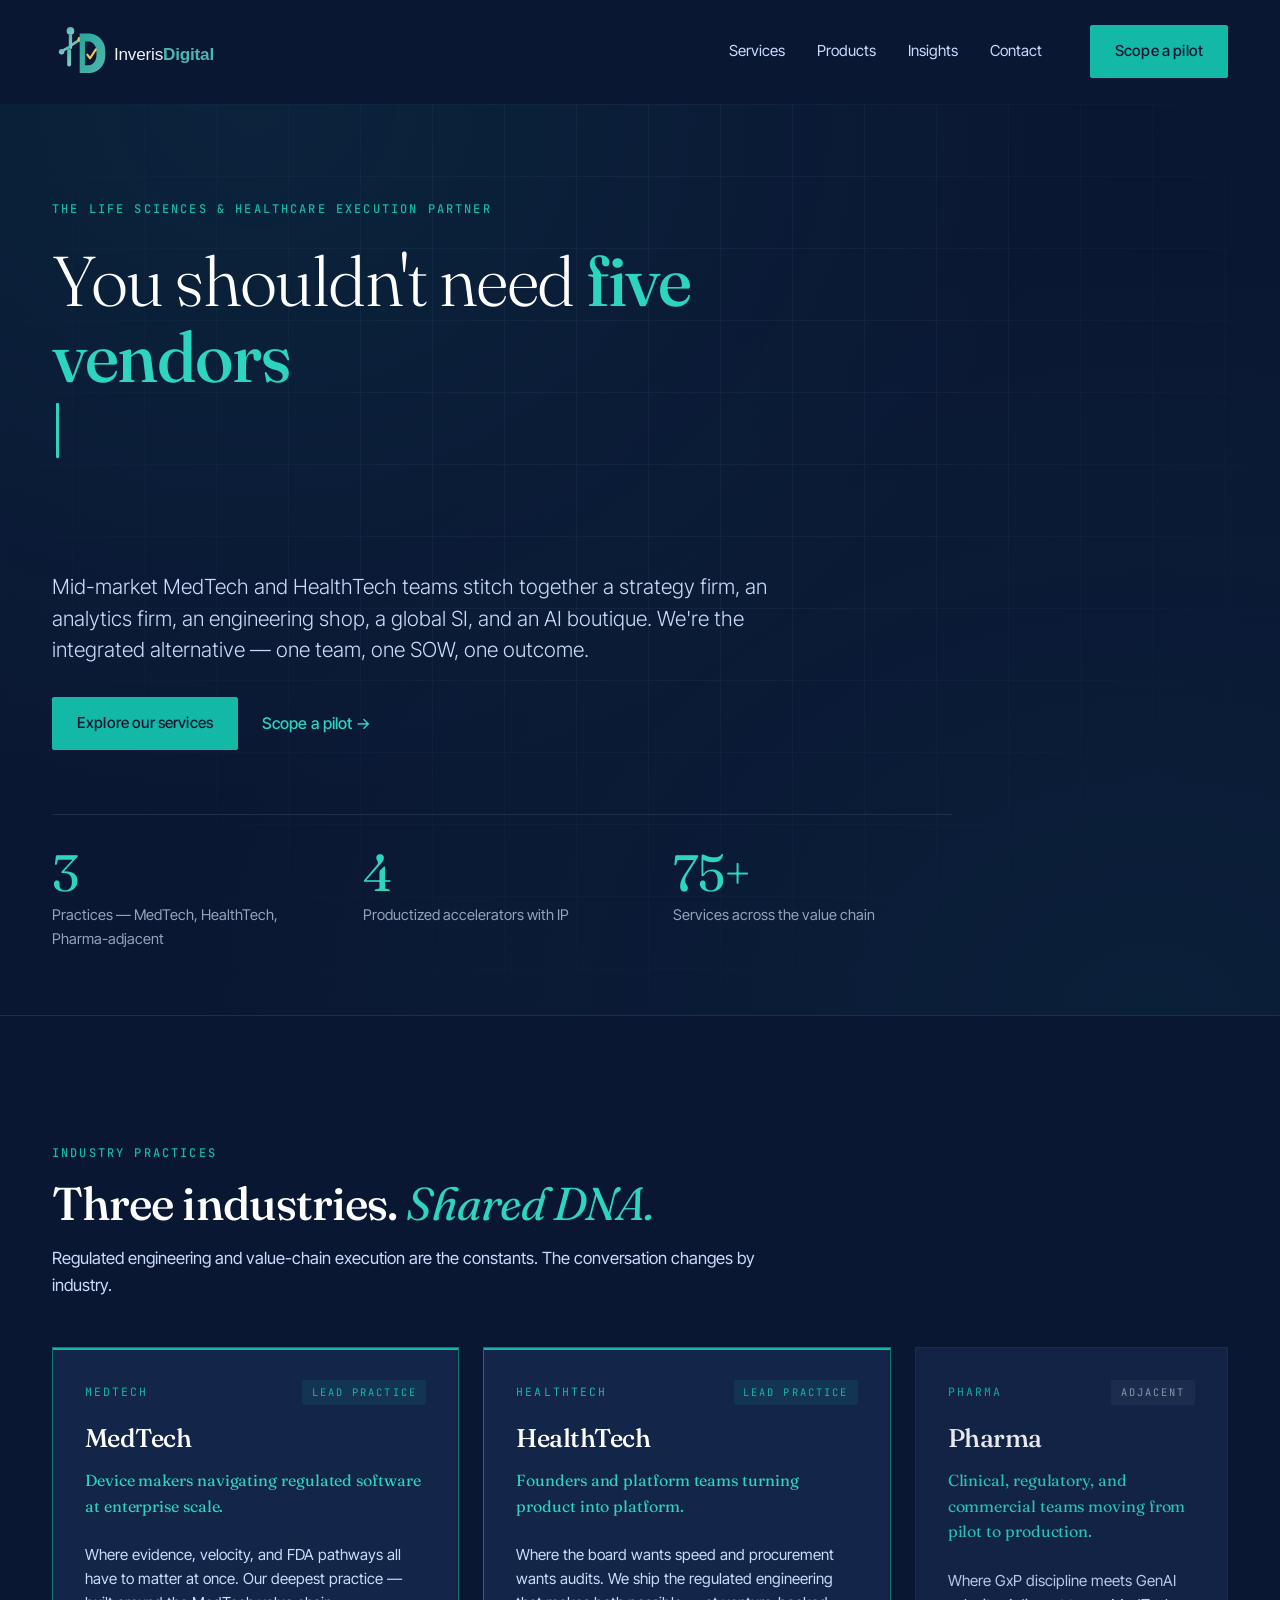
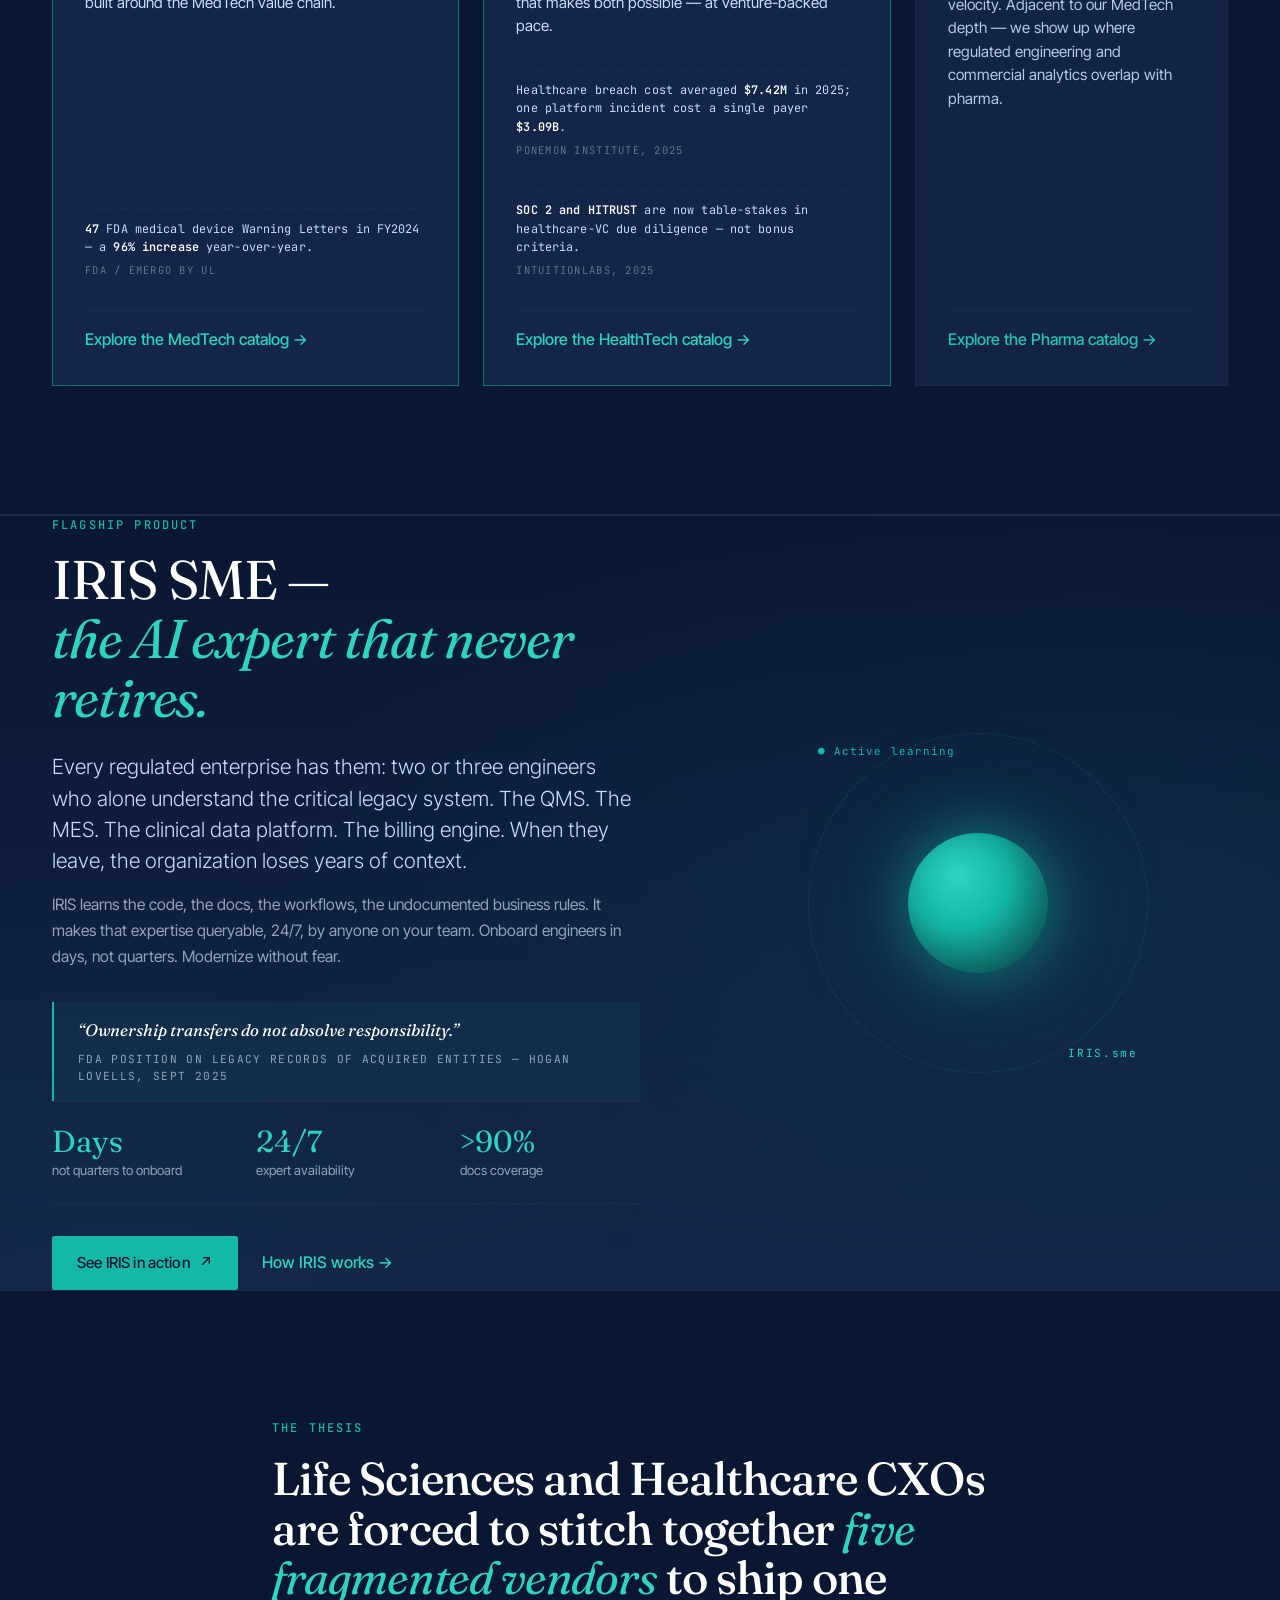
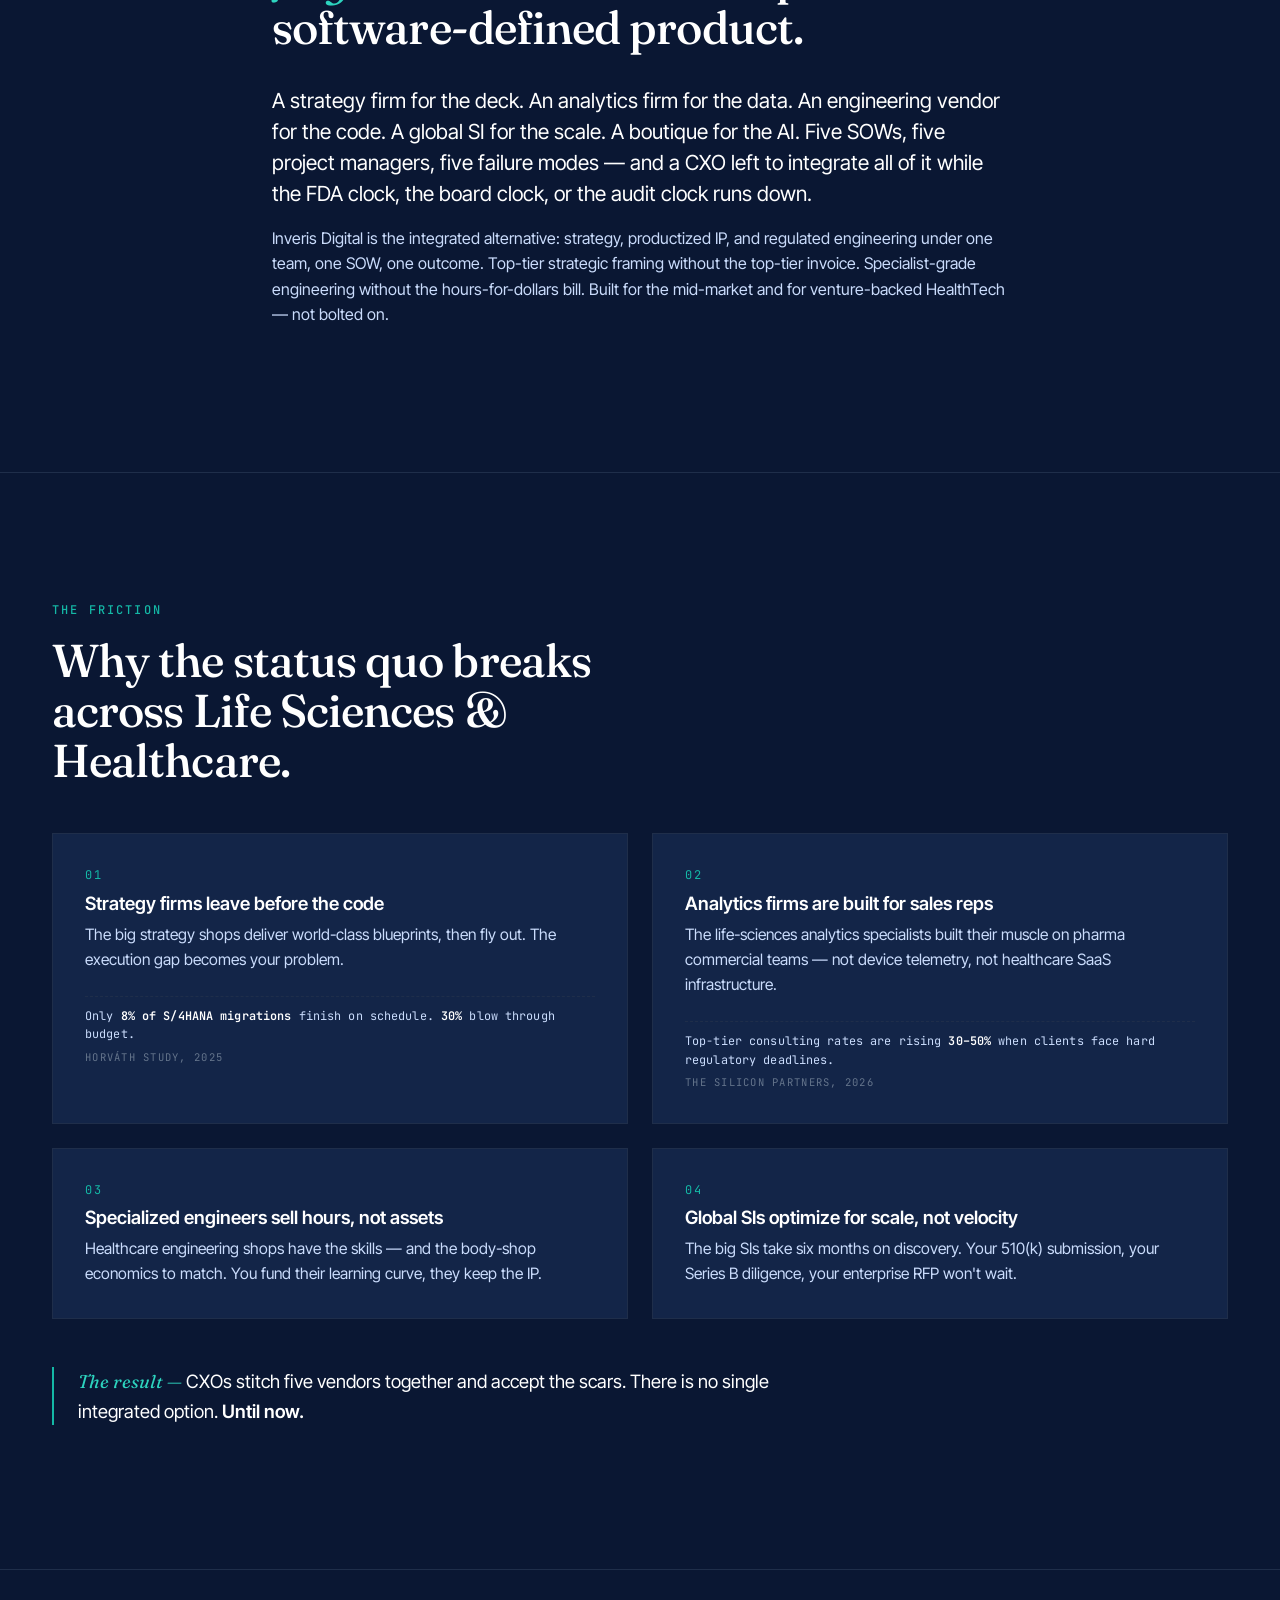
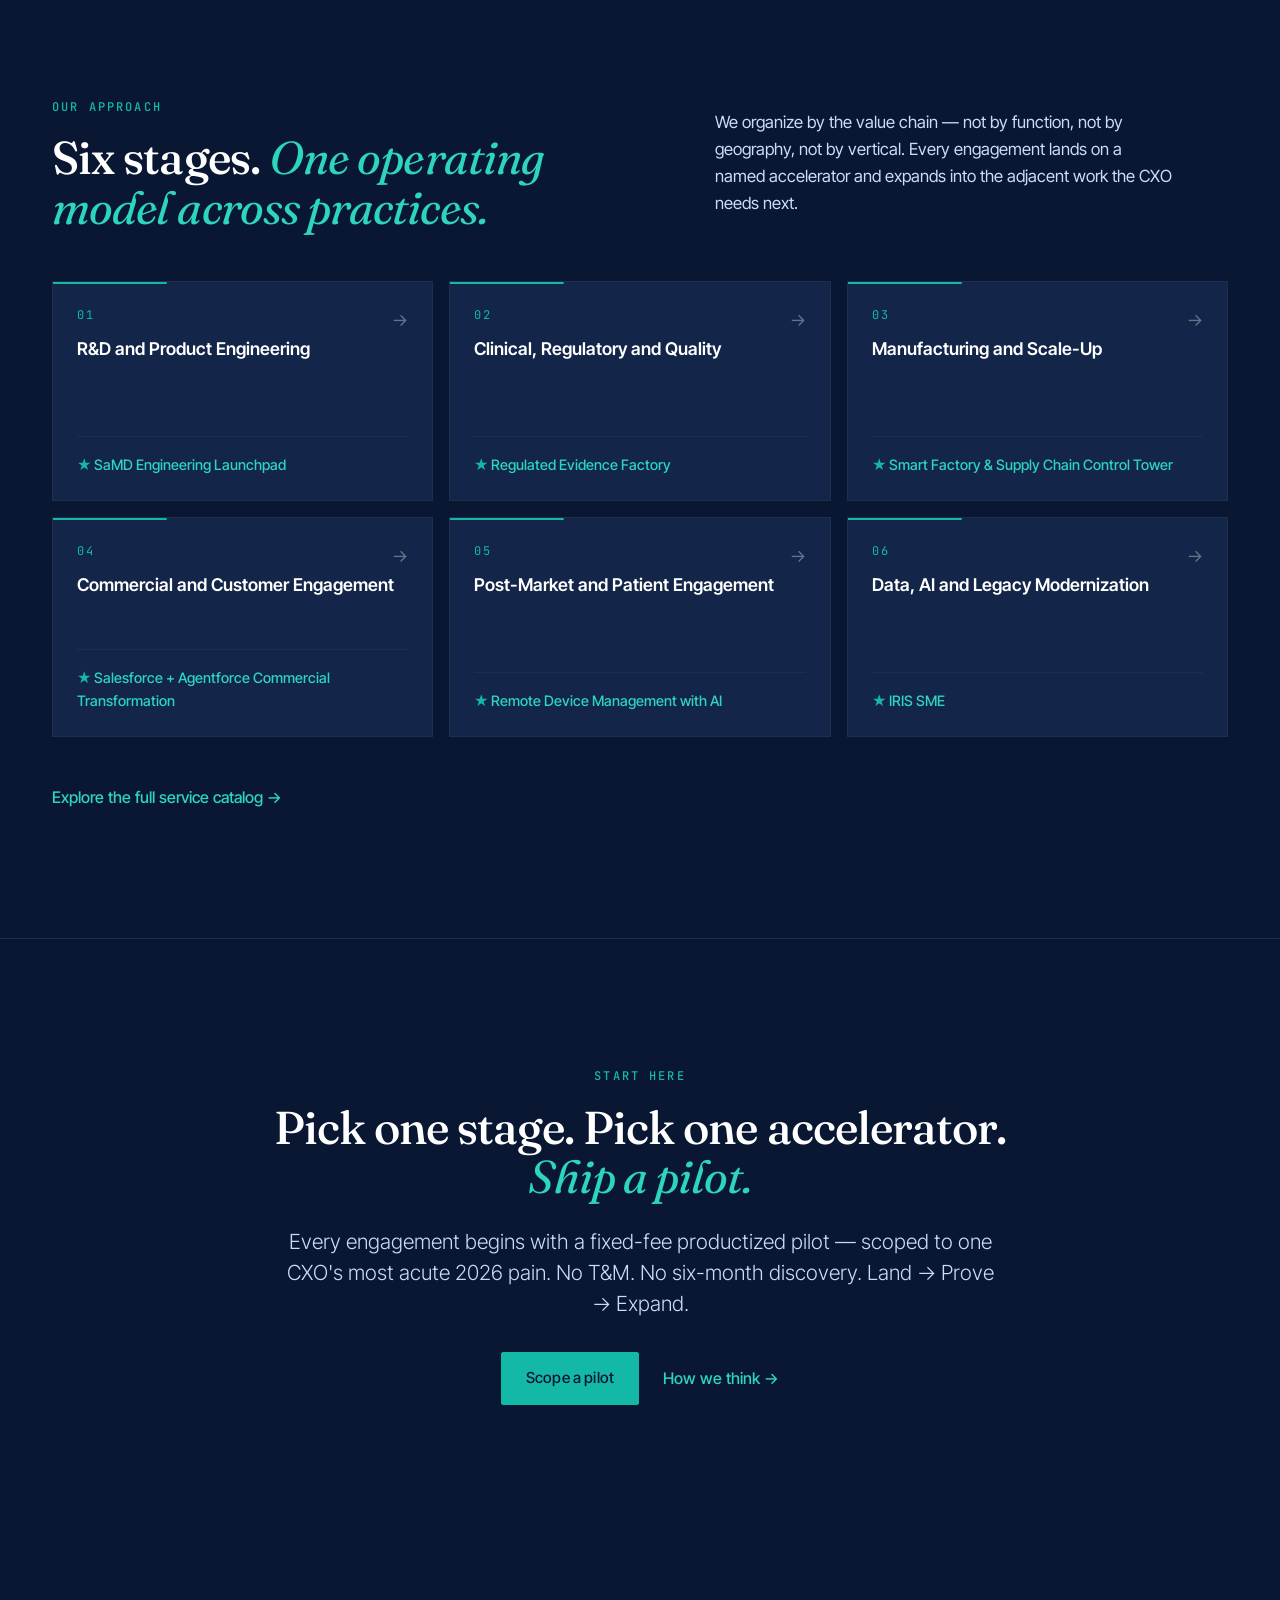
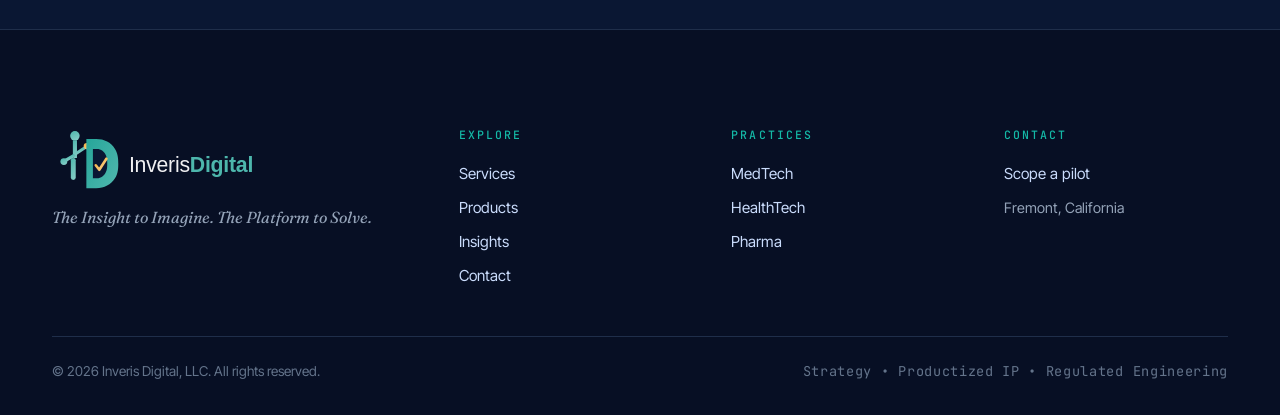
==== commit 13ee0460: "Slow typewriter, remove italic on 'five vendors'" ====
--- a/index.html
+++ b/index.html
@@ -146,6 +146,28 @@
 .nav__logo { height: 58px; width: auto; display: block; }
 .footer__logo { height: 72px; width: auto; display: block; margin-bottom: var(--s-1); }
 @media (max-width: 860px) { .nav__logo { height: 48px; } }
+
+.hero__title-em { font-weight: 500; font-style: normal; }
+
+/* ── Typewriter animation for hero H1 ──────────────────────────────────── */
+.hero__title.tw-active .tw-char { opacity: 0; transition: opacity 0.12s ease-out; }
+.hero__title.tw-active .tw-char.is-visible { opacity: 1; }
+.hero__title .tw-cursor {
+  display: inline-block;
+  width: 3px;
+  height: 0.78em;
+  background: var(--teal-bright);
+  margin-left: 4px;
+  vertical-align: baseline;
+  animation: tw-blink 0.75s steps(2, end) infinite;
+  border-radius: 1px;
+}
+.hero__title.tw-done .tw-cursor { display: none; }
+@keyframes tw-blink { to { opacity: 0; } }
+@media (prefers-reduced-motion: reduce) {
+  .hero__title.tw-active .tw-char { opacity: 1 !important; transition: none !important; }
+  .hero__title .tw-cursor { display: none !important; }
+}
 .nav__brand { display: flex; align-items: center; gap: 0; text-decoration: none; }
 .nav__brand .nav__wordmark, .nav__brand .nav__mark { display: none; }
 .footer__brand .footer__wordmark { display: none; }
@@ -284,7 +306,7 @@
   <div class="container hero__inner">
     <div class="hero__eyebrow eyebrow">The Life Sciences &amp; Healthcare Execution Partner</div>
     <h1 class="hero__title">
-      You shouldn't need <em class="serif-italic teal">five vendors</em><br />
+      You shouldn't need <span class="teal hero__title-em">five vendors</span><br />
       to ship one regulated product.
     </h1>
     <p class="hero__sub lead">
@@ -2011,6 +2033,61 @@
     tab.addEventListener('click', () => applyPractice(tab.dataset.practice));
   });
 
+  // Hero typewriter animation — types out the H1 on first page load
+  (function typewriter() {
+    const title = document.querySelector('.hero__title');
+    if (!title) return;
+    // Skip if user prefers reduced motion
+    const reduce = window.matchMedia && window.matchMedia('(prefers-reduced-motion: reduce)').matches;
+    if (reduce) return;
+    // Only animate once per session
+    if (sessionStorage.getItem('tw-hero-played')) return;
+
+    // Walk DOM and split each text node into per-character spans
+    function processNode(node) {
+      if (node.nodeType === 3) {
+        const text = node.nodeValue;
+        if (!text) return;
+        const frag = document.createDocumentFragment();
+        for (const ch of text) {
+          const span = document.createElement('span');
+          span.className = 'tw-char';
+          span.textContent = ch;
+          frag.appendChild(span);
+        }
+        node.parentNode.replaceChild(frag, node);
+      } else if (node.nodeType === 1 && node.tagName !== 'BR') {
+        Array.from(node.childNodes).forEach(processNode);
+      }
+    }
+    Array.from(title.childNodes).forEach(processNode);
+    title.classList.add('tw-active');
+
+    const chars = title.querySelectorAll('.tw-char');
+    const cursor = document.createElement('span');
+    cursor.className = 'tw-cursor';
+    title.appendChild(cursor);
+
+    let i = 0;
+    function tick() {
+      if (i >= chars.length) {
+        setTimeout(() => title.classList.add('tw-done'), 900);
+        sessionStorage.setItem('tw-hero-played', '1');
+        return;
+      }
+      chars[i].classList.add('is-visible');
+      chars[i].after(cursor);
+      const ch = chars[i].textContent;
+      i++;
+      let delay = 65;
+      if (ch === '.' || ch === ',') delay = 380;
+      else if (ch === ' ') delay = 42;
+      else if (ch === '—' || ch === '-') delay = 180;
+      setTimeout(tick, delay);
+    }
+    setTimeout(tick, 500);
+  })();
+
   // Contact form — submits to Formspree (or whatever endpoint is set in the form's `action`)
   const form = document.querySelector('.ct-form');
   if (form) {
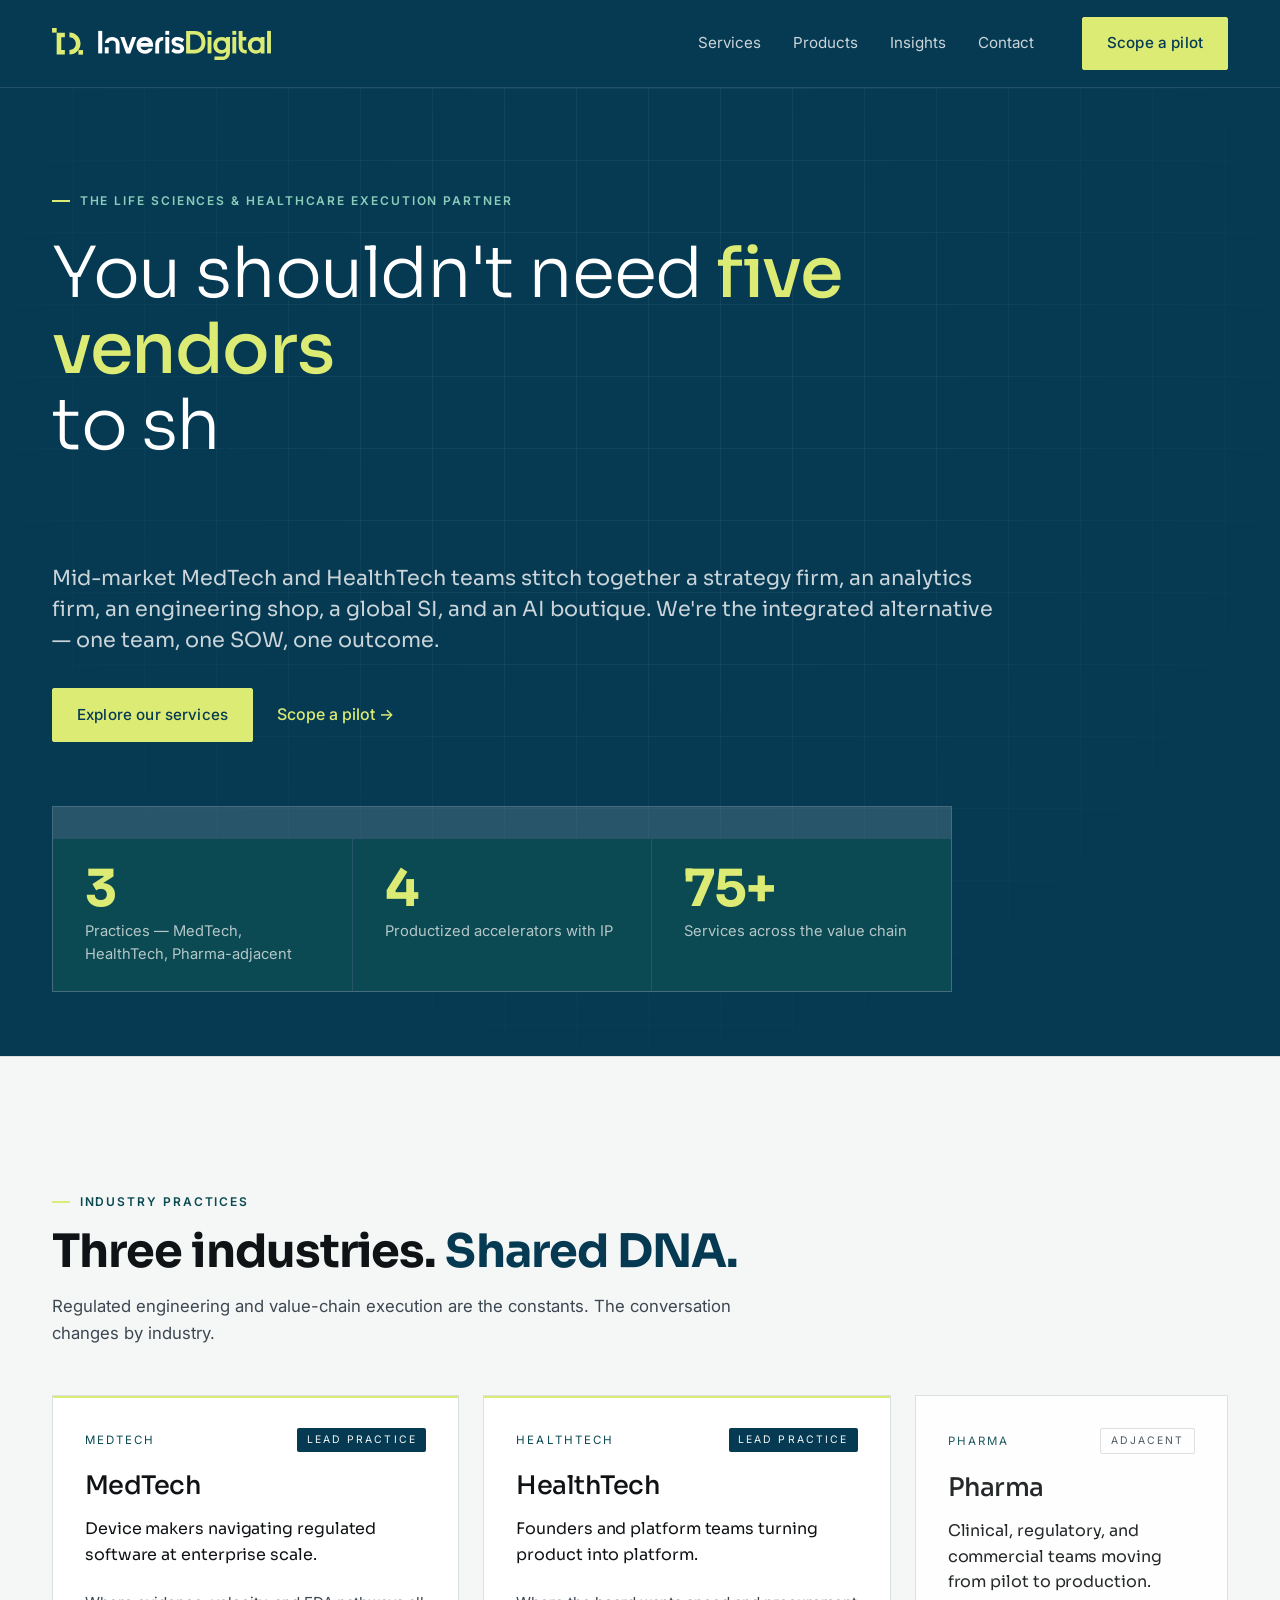
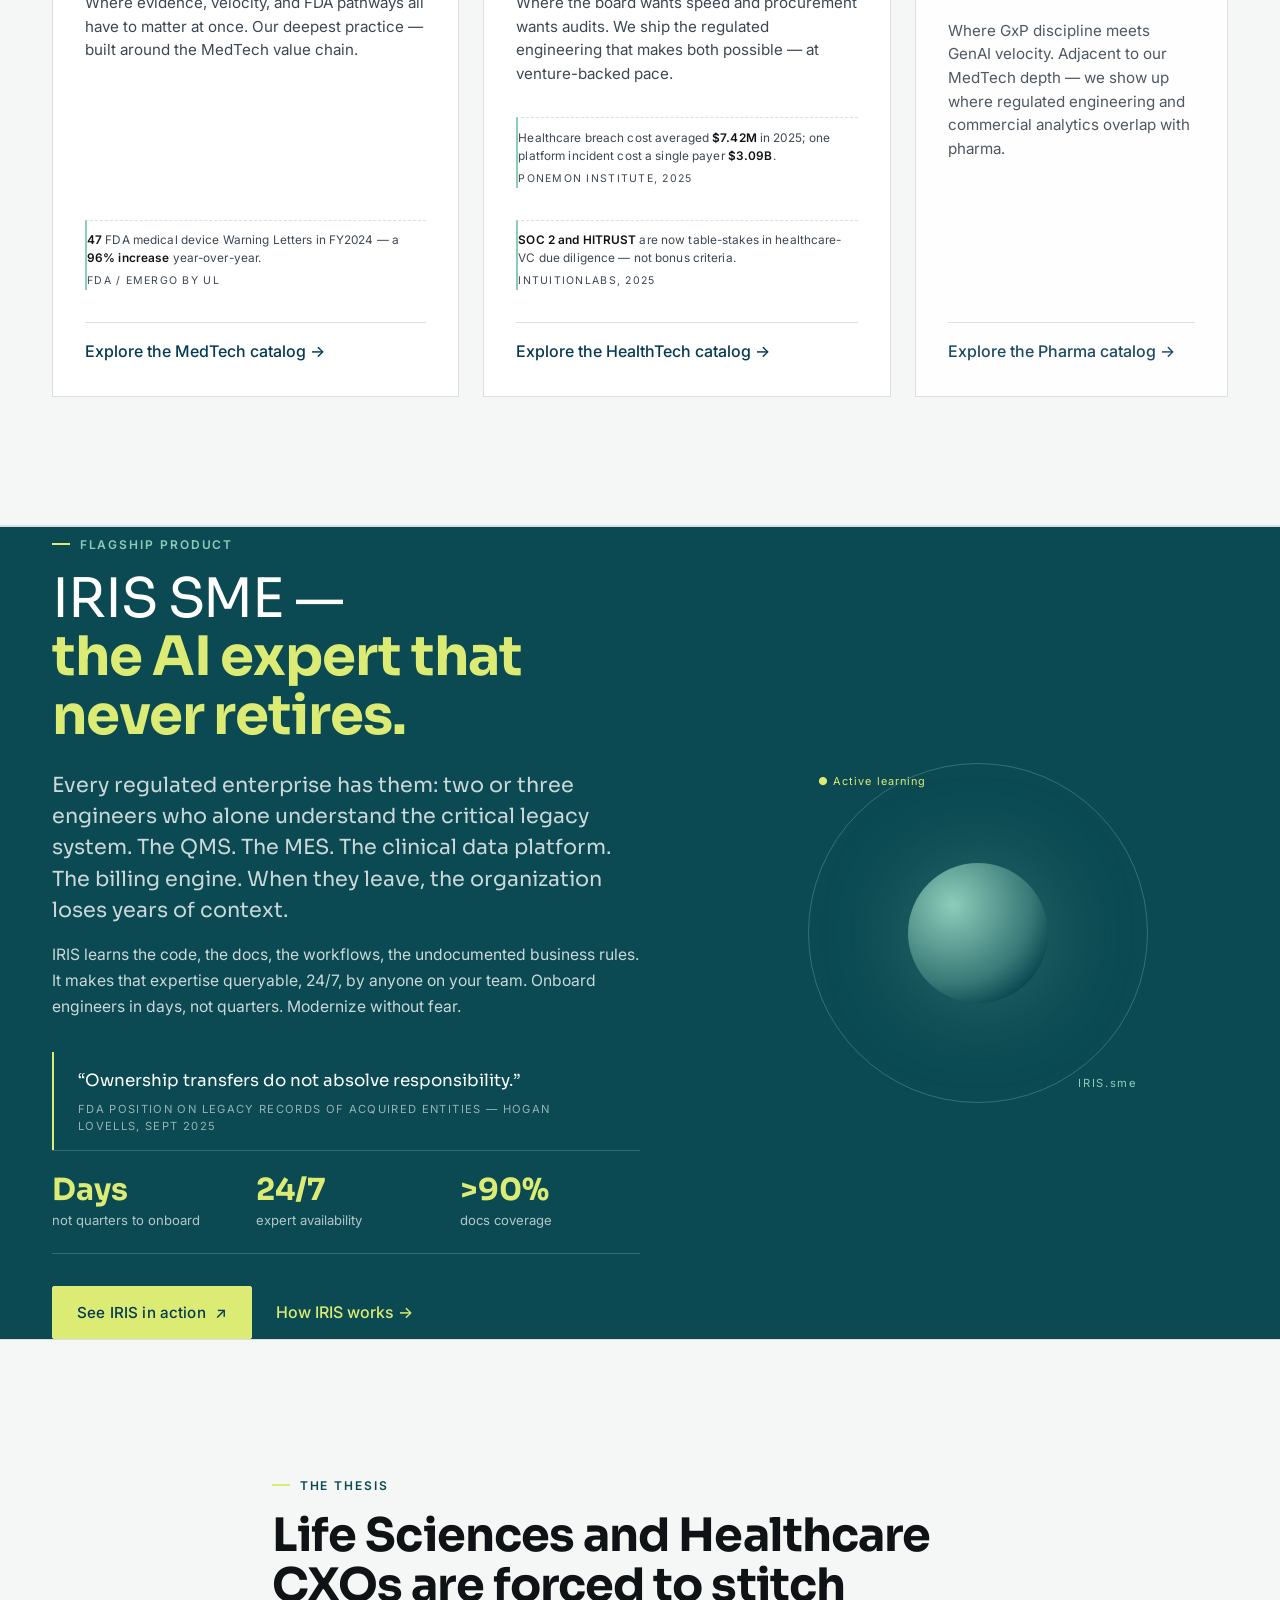
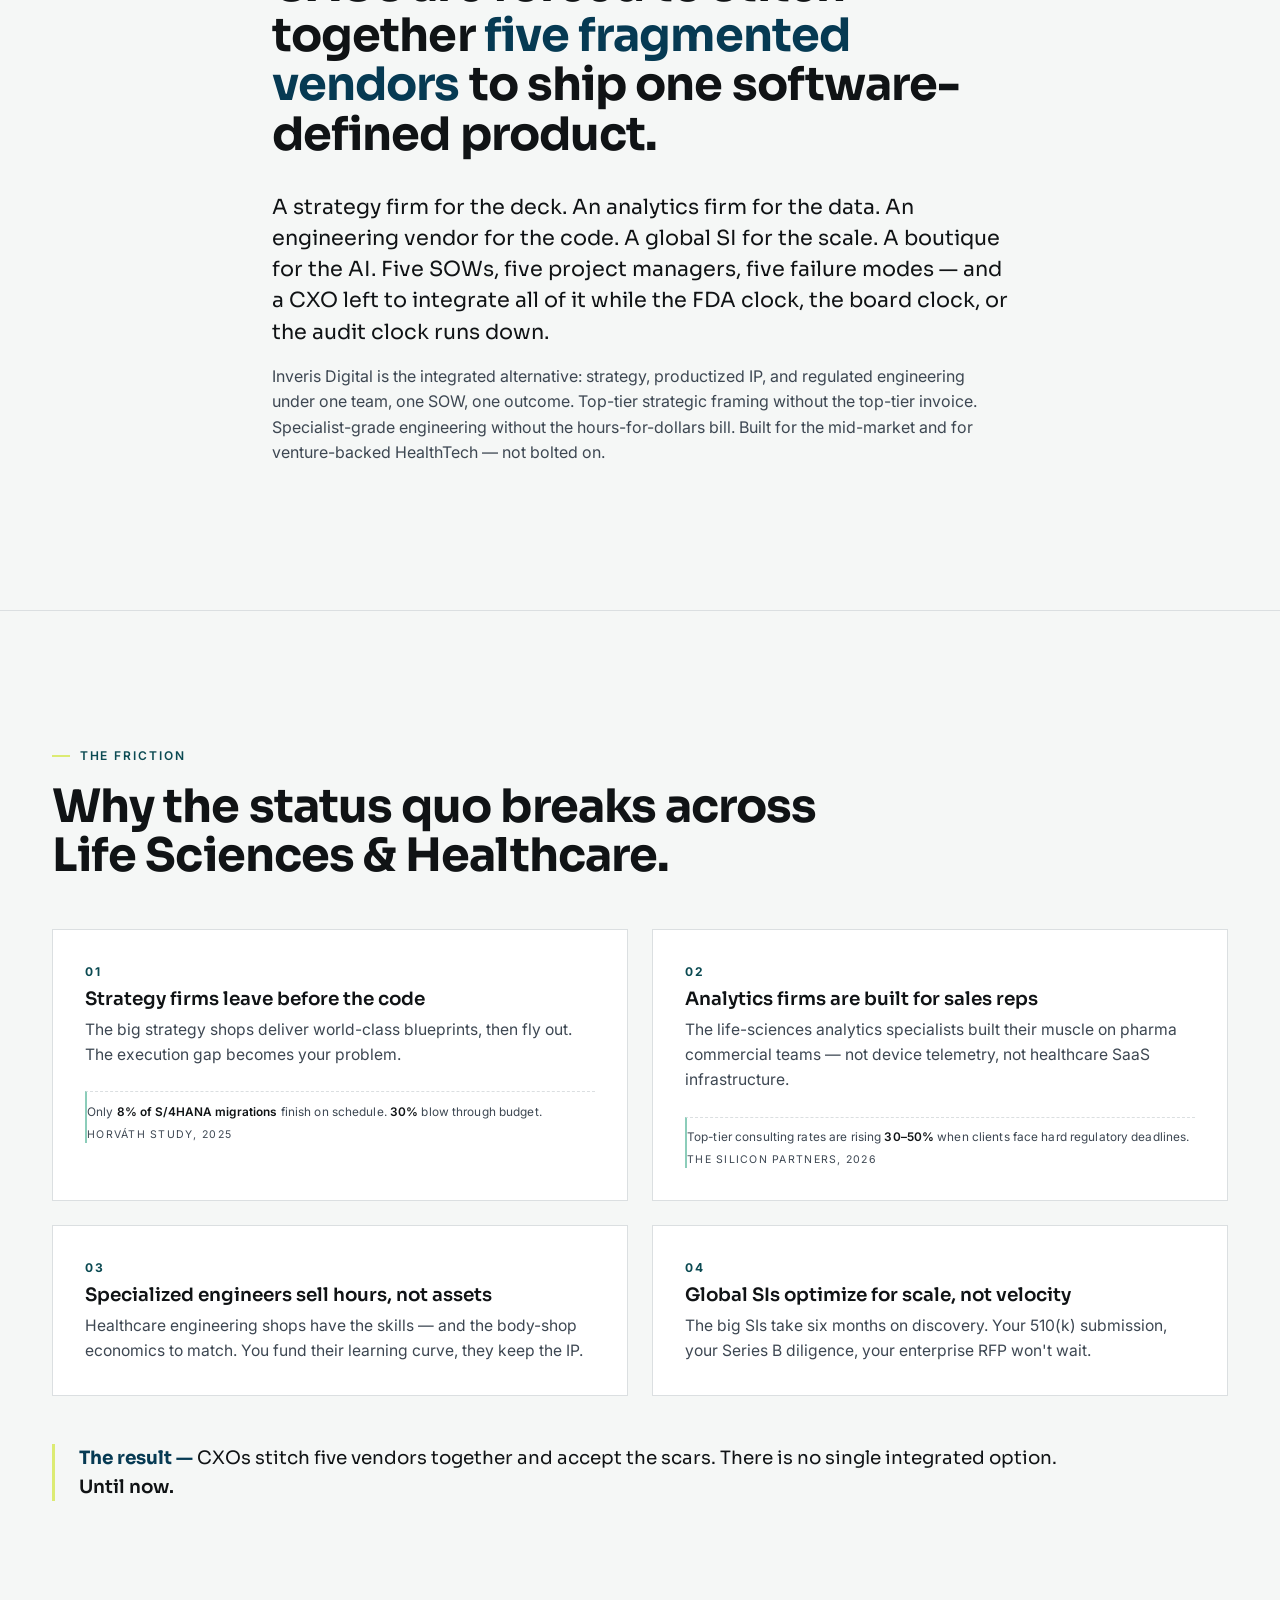
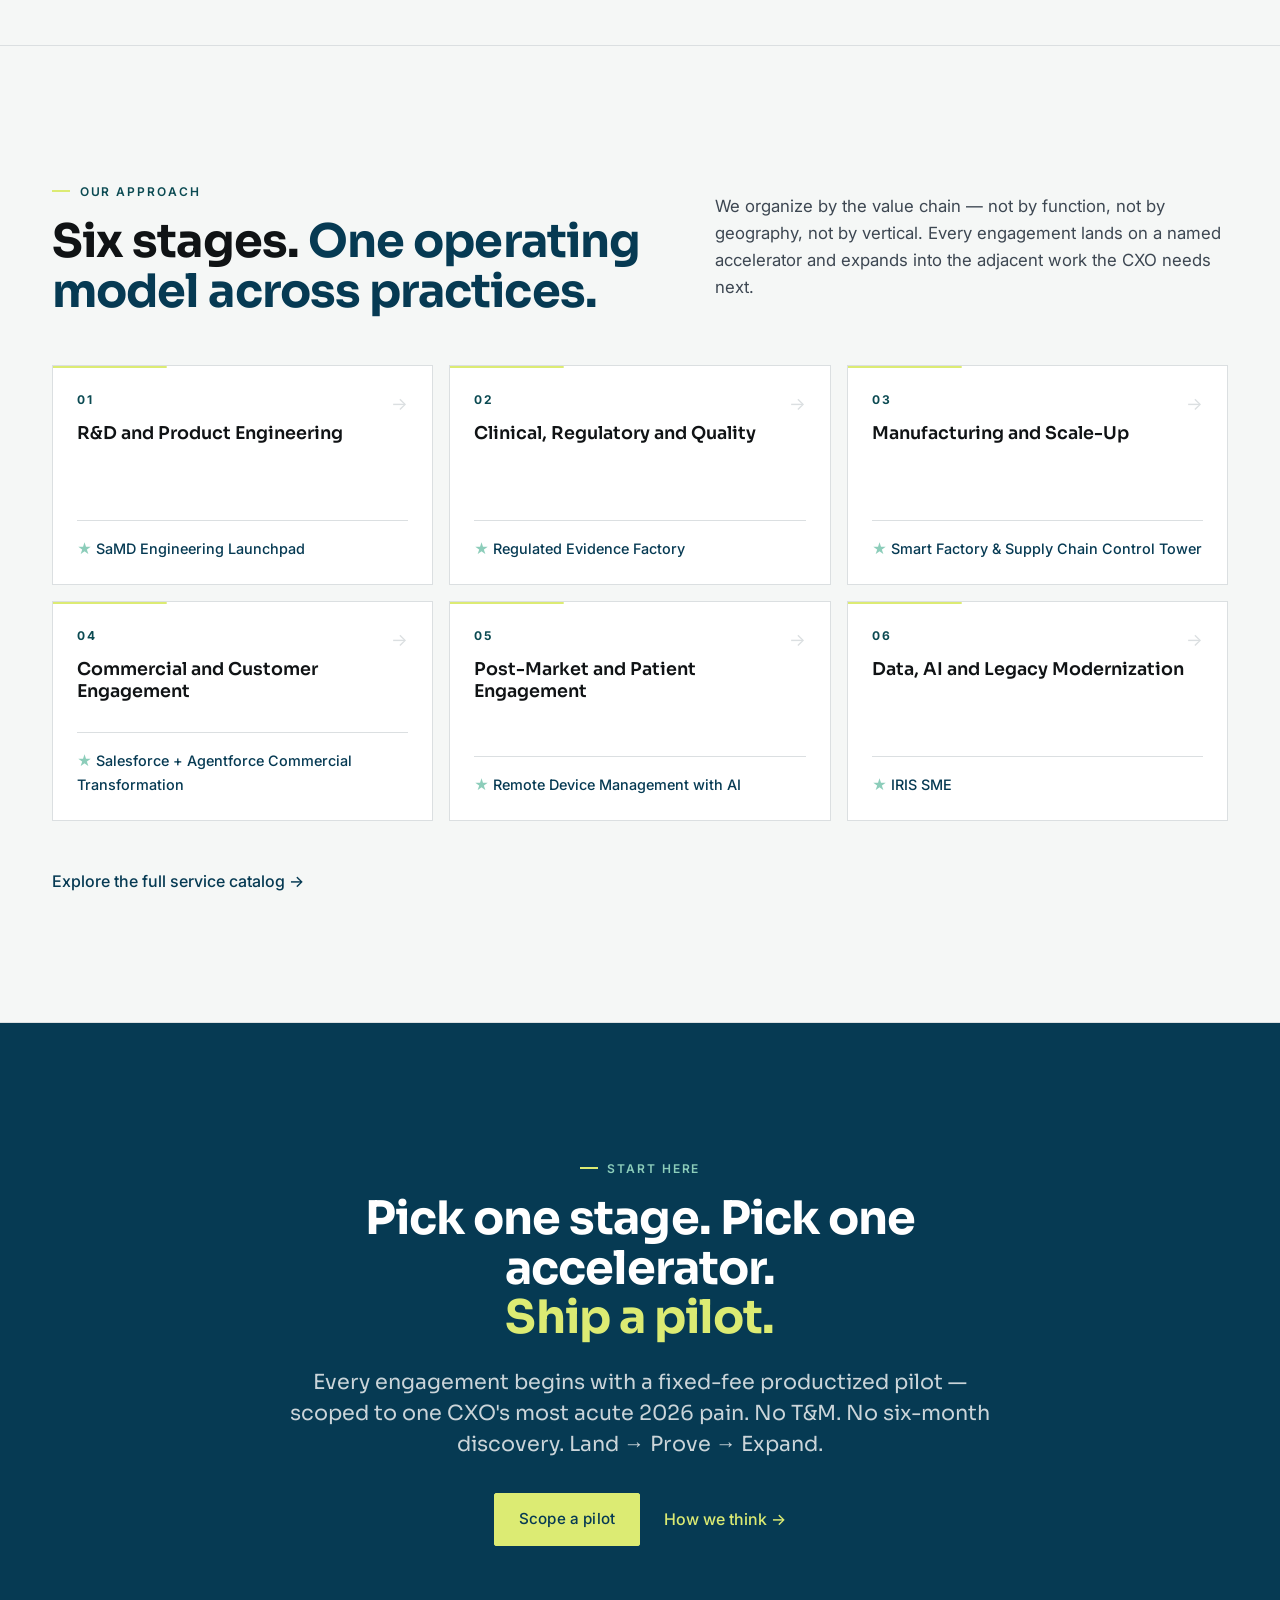
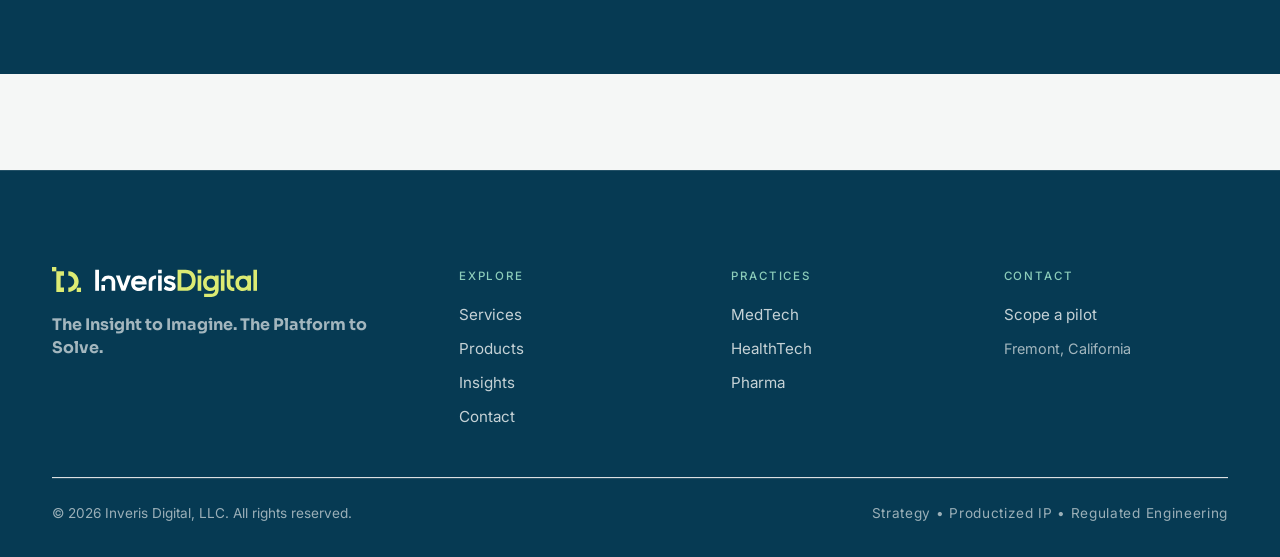
==== commit c0c55539: "Apply Inveris Digital brand kit (July 2026) to site Retires the pre-agency palette site-wide. Copy u" ====
--- a/index.html
+++ b/index.html
@@ -4,10 +4,13 @@
   <meta charset="UTF-8" />
   <meta name="viewport" content="width=device-width, initial-scale=1.0" />
   <title>Inveris Digital — The Life Sciences &amp; Healthcare Execution Partner</title>
+  <link rel="preconnect" href="https://fonts.googleapis.com">
+  <link rel="preconnect" href="https://fonts.gstatic.com" crossorigin>
+  <link href="https://fonts.googleapis.com/css2?family=Sora:wght@400;600;700&family=Inter:wght@400;500;600&display=swap" rel="stylesheet">
   <meta name="description" content="Inveris Digital is the integrated execution partner for mid-market MedTech, HealthTech, and Pharma. One team, one SOW, one outcome — across strategy, regulated engineering, and AI." />
   <meta name="author" content="Inveris Digital, LLC" />
-  <meta name="theme-color" content="#0A1733" />
-  <meta name="color-scheme" content="dark" />
+  <meta name="theme-color" content="#063A53" />
+  <meta name="color-scheme" content="light" />
   <link rel="canonical" href="https://inverisdigital.com/" />
 
   <!-- Open Graph -->
@@ -16,7 +19,7 @@
   <meta property="og:title" content="Inveris Digital — The Life Sciences &amp; Healthcare Execution Partner" />
   <meta property="og:description" content="One team, one SOW, one outcome. Strategy, productized IP, and regulated engineering for mid-market MedTech, HealthTech, and Pharma." />
   <meta property="og:url" content="https://inverisdigital.com/" />
-  <meta property="og:image" content="https://inverisdigital.com/og-image.png" />
+  <meta property="og:image" content="https://inverisdigital.com/og-image-v2.png" />
   <meta property="og:image:width" content="1200" />
   <meta property="og:image:height" content="630" />
   <meta property="og:locale" content="en_US" />
@@ -25,7 +28,7 @@
   <meta name="twitter:card" content="summary_large_image" />
   <meta name="twitter:title" content="Inveris Digital — The Life Sciences &amp; Healthcare Execution Partner" />
   <meta name="twitter:description" content="One team, one SOW, one outcome. Strategy, productized IP, and regulated engineering for mid-market MedTech, HealthTech, and Pharma." />
-  <meta name="twitter:image" content="https://inverisdigital.com/og-image.png" />
+  <meta name="twitter:image" content="https://inverisdigital.com/og-image-v2.png" />
 
   <!-- Crawling -->
   <meta name="robots" content="index,follow,max-image-preview:large" />
@@ -281,6 +284,273 @@
 .iris-cta-deep__actions .btn { justify-content: center; }
 @media (max-width: 768px) { .iris-cta-deep__card { grid-template-columns: 1fr; padding: var(--s-4); } }
 
+
+/* ================================================================
+   INVERIS DIGITAL REBRAND — override layer (v2 preview)
+   Appended after the original stylesheet. Original rules untouched;
+   everything below re-points them at the July 2026 brand kit.
+   ================================================================ */
+
+:root{
+  /* --- brand kit --- */
+  --ocean:#063A53; --lime:#DCEB73; --dteal:#0B4A52; --glass:#8CCDBA;
+  --carbon:#101315; --slate:#3D4752; --mist:#DBDFE1; --cloud:#F5F7F6;
+
+  /* --- semantic remap of the old dark tokens onto the light brand ---
+     The old site was dark-first: navy=page, navy-alt=card, ice=body text.
+     Remapping by ROLE (not by hue) carries most of the existing CSS across. */
+  --navy:         #F5F7F6;   /* page background   → Cloud   */
+  --navy-alt:     #FFFFFF;   /* card surface      → White   */
+  --navy-soft:    #F5F7F6;   /* hover surface     → Cloud   */
+  --navy-deeper:  #FFFFFF;   /* alt band          → White   */
+  --teal:         #0B4A52;   /* label / eyebrow   → Deep Teal */
+  --teal-bright:  #063A53;   /* emphasis          → Deep Ocean */
+  --teal-dim:     #8CCDBA;   /* soft accent       → Sea Glass */
+  --ice:          #3D4752;   /* body text         → Slate   */
+  --muted:        #3D4752;   /* secondary text    → Slate   */
+  --dim:          #3D4752;   /* tertiary text     → Slate   */
+  --white:        #101315;   /* heading text      → Carbon  */
+  --off-white:    #FFFFFF;
+  --border:       #DBDFE1;   /* rules             → Mist    */
+  --border-soft:  #DBDFE1;
+
+  --f-display:"Sora","Montserrat",Arial,sans-serif;
+  --f-body:"Inter","Helvetica Neue",Helvetica,Arial,sans-serif;
+  --f-mono:"Inter","Helvetica Neue",Helvetica,Arial,sans-serif; /* brand has no mono face */
+  --nav-h:88px;
+}
+
+body{background:var(--cloud);color:var(--slate);font-family:var(--f-body)}
+h1,h2,h3{font-family:var(--f-display);font-weight:700;color:var(--carbon)}
+h4{font-family:var(--f-display);font-weight:600;color:var(--carbon)}
+p.lead{font-family:var(--f-display);font-weight:400;color:var(--slate)}
+strong,b{color:var(--carbon)}
+::selection{background:var(--lime);color:var(--ocean)}
+
+/* eyebrow: Inter, not mono, + lime tick */
+.eyebrow{font-family:var(--f-body);font-weight:600;letter-spacing:.16em;color:var(--dteal);
+  display:inline-flex;align-items:center;gap:.6rem}
+.eyebrow:before{content:"";width:18px;height:2px;background:var(--lime);flex:none}
+
+/* the serif-italic emphasis device is retired — weight + colour instead */
+.serif-italic{font-family:var(--f-display);font-style:normal;font-weight:700}
+.teal{color:var(--ocean)}
+
+/* ---------- BUTTONS ---------- */
+.btn-primary{background:var(--ocean);color:var(--cloud);border-color:var(--ocean)}
+.btn-primary:hover{background:var(--dteal);border-color:var(--dteal)}
+.btn-ghost{color:var(--ocean);border-color:var(--mist);background:transparent}
+.btn-ghost:hover{border-color:var(--ocean);color:var(--ocean)}
+.btn-link{color:var(--ocean)}
+.btn-link:hover{color:var(--dteal)}
+
+/* ---------- DARK SURFACES: nav, hero, IRIS, CTA, footer ---------- */
+.nav{background:var(--ocean)!important;border-bottom:1px solid rgba(245,247,246,.12);backdrop-filter:none}
+.nav--scrolled{background:var(--ocean)!important;backdrop-filter:none;-webkit-backdrop-filter:none;
+  border-bottom-color:rgba(245,247,246,.12)}
+.nav__inner{gap:2rem}
+.nav__brand{flex:none}
+.nav__logo{height:32px;width:219px;flex:none}
+.nav__link{color:rgba(245,247,246,.82)}
+.nav__link:hover,.nav__link--active{color:#fff}
+.nav__link:after{background:var(--lime);height:2px}
+.nav__cta{background:var(--lime)!important;color:var(--ocean)!important;border-color:var(--lime)!important}
+.nav__cta:hover{background:#fff!important;border-color:#fff!important}
+.nav__links{background:var(--ocean);border-bottom-color:rgba(245,247,246,.12)}
+.nav__burger span{background:rgba(245,247,246,.82)}
+
+/* shared dark-band typography */
+.hero,.cta,.footer,.iris-featured,.iris-cta-deep{--_dark:1}
+.hero h1,.hero h2,.cta h1,.cta h2,.iris-featured h2,.iris-cta-deep h2{color:#fff}
+.hero p,.cta p,.iris-featured p{color:rgba(245,247,246,.82)}
+.hero .eyebrow,.cta .eyebrow,.iris-featured .eyebrow{color:var(--glass)}
+.hero strong,.cta strong,.iris-featured strong{color:#fff}
+.hero .teal,.cta .teal,.iris-featured .teal{color:var(--lime)}
+.hero .btn-primary,.cta .btn-primary,.iris-featured .btn-primary{
+  background:var(--lime);color:var(--ocean);border-color:var(--lime)}
+.hero .btn-primary:hover,.cta .btn-primary:hover,.iris-featured .btn-primary:hover{
+  background:#fff;border-color:#fff}
+.hero .btn-link,.cta .btn-link,.iris-featured .btn-link{color:var(--lime)}
+.hero .btn-link:hover,.cta .btn-link:hover,.iris-featured .btn-link:hover{color:#fff}
+
+/* HERO — Deep Ocean */
+.hero{background:var(--ocean)!important;min-height:calc(100vh - var(--nav-h))}
+.hero__meta{border-top:none;background:rgba(245,247,246,.14);border:1px solid rgba(245,247,246,.14);
+  gap:1px;display:grid;grid-template-columns:repeat(3,1fr)}
+.hero__stat{background:var(--dteal);padding:1.5rem 2rem}
+.hero__n{color:var(--lime);font-family:var(--f-display);font-weight:700}
+.hero__l{color:rgba(245,247,246,.72)}
+.bg-grid:before{background-image:linear-gradient(to right,rgba(245,247,246,.05) 1px,transparent 1px),
+  linear-gradient(to bottom,rgba(245,247,246,.05) 1px,transparent 1px)}
+
+/* CTA — Deep Ocean */
+.cta{background:var(--ocean)}
+.cta .lead{color:rgba(245,247,246,.82)}
+
+/* IRIS featured — Deep Teal large surface */
+.iris-featured{background:var(--dteal)!important}
+.iris-featured__bg{background:none!important}
+.iris-featured__lead,.iris-featured__sub{color:rgba(245,247,246,.82)!important}
+.iris-featured__n{color:var(--lime)!important;font-family:var(--f-display);font-weight:700}
+.iris-featured__l{color:rgba(245,247,246,.72)!important}
+.iris-featured__label{color:var(--glass)!important}
+.iris-featured__status{color:var(--lime)!important}
+.iris-featured__cite{color:#fff!important;border-left-color:var(--lime)!important;
+  font-family:var(--f-display);font-style:normal}
+.iris-featured__cite-src{color:rgba(245,247,246,.6)!important}
+.iris-featured__orb{background:radial-gradient(circle at 32% 30%,var(--glass),rgba(140,205,186,.35) 58%,transparent 78%)!important;
+  box-shadow:0 0 90px rgba(140,205,186,.28)!important}
+.iris-featured__pulse{border-color:var(--lime)!important}
+.iris-featured__rings{border-color:rgba(140,205,186,.3)!important}
+
+/* FOOTER — Deep Ocean */
+.footer{background:var(--ocean)!important;border-top:1px solid rgba(245,247,246,.12)}
+.footer__wordmark{color:#fff}
+.footer__logo{height:30px;width:205px;margin-bottom:1rem}
+.footer__tag{color:rgba(245,247,246,.66)!important}
+.footer__heading{color:var(--glass)!important;font-family:var(--f-body);letter-spacing:.16em}
+.footer__link{color:rgba(245,247,246,.8)!important}
+.footer__link:hover{color:var(--lime)!important}
+.footer__link .ext{color:rgba(245,247,246,.5)!important}
+.footer__addr{color:rgba(245,247,246,.66)!important}
+.footer__bottom{border-top:1px solid rgba(245,247,246,.12)}
+.footer__copy,.footer__meta{color:rgba(245,247,246,.62)!important;font-family:var(--f-body)}
+
+/* ---------- LIGHT SURFACES: cards, rules, accents ---------- */
+.practice-card,.friction__card,.vchain__card,.iris-caps__card,.other-accs__card,
+.svc-stage__right,.ct-form-wrap,.ct-direct,.ins-close,.iris-outcomes{
+  background:#fff;border-color:var(--mist)}
+.practice-card:hover,.friction__card:hover,.iris-caps__card:hover,.other-accs__card:hover{
+  border-color:var(--glass);box-shadow:0 12px 32px rgba(6,58,83,.09)}
+.vchain__card:hover{background:var(--cloud);border-color:var(--glass)}
+.vchain__card:before{background:var(--lime)}
+.vchain__signature{color:var(--ocean);border-top-color:var(--mist)}
+.vchain__star{color:var(--glass)}
+.vchain__arrow{color:var(--mist)}
+.vchain__card:hover .vchain__arrow{color:var(--ocean)}
+.vchain__num,.friction__num,.iris-caps__num,.other-accs__n,.ct-steps__n{
+  color:var(--dteal);font-family:var(--f-body);font-weight:700}
+.friction__out{border-left:3px solid var(--lime);color:var(--carbon);font-family:var(--f-display)}
+.friction__out .teal{color:var(--ocean)}
+.hairline{background:var(--mist)}
+
+/* citations */
+.cite{border-left:2px solid var(--glass)}
+.cite__claim{color:var(--slate)}
+.cite__src{color:var(--slate);opacity:1}
+
+/* practice cards */
+.practice-card--primary:before{background:var(--lime)}
+.practice-card__badge{background:var(--ocean);color:var(--cloud)}
+.practice-card__badge--adj{background:transparent;color:var(--slate);border:1px solid var(--mist)}
+.practice-card__tag{color:var(--carbon);font-family:var(--f-display)}
+
+/* services page */
+.svc-jump-wrap{background:var(--cloud);backdrop-filter:none;-webkit-backdrop-filter:none;
+  border-bottom:1px solid var(--mist)}
+.svc-jump__item{color:var(--slate);border-right-color:var(--mist)}
+.svc-jump__item:first-child{border-left-color:var(--mist)}
+.svc-jump__item:hover{color:var(--ocean);background:rgba(140,205,186,.14)}
+.svc-jump__num{color:var(--dteal);font-family:var(--f-body);font-weight:700}
+.svc-stage--alt{background:#fff}
+.svc-stage+.svc-stage{border-top-color:var(--mist)}
+.svc-stage__num{color:var(--mist);font-family:var(--f-display);font-weight:700;opacity:1}
+.svc-stage__tag{color:var(--slate);font-family:var(--f-display)}
+.svc-stage__label{color:var(--dteal);font-family:var(--f-body);letter-spacing:.16em}
+.svc-stage__cxo{color:var(--carbon)}
+.svc-stage__sig{background:var(--cloud);border-left:2px solid var(--lime)}
+.svc-stage__star{color:var(--glass)}
+.svc-stage__sig-name{color:var(--carbon)}
+.svc-stage__sig-blurb{color:var(--slate)}
+.svc-stage__outcomes li{color:var(--slate)}
+.svc-stage__outcomes li:before{color:var(--glass)}
+.svc-stage__svc{color:var(--slate)}
+.svc-stage__svc:hover{background:rgba(140,205,186,.14);border-left-color:var(--glass);color:var(--carbon)}
+.svc-stage__svc--signature{background:rgba(220,235,115,.28);border-left-color:var(--lime)!important;color:var(--carbon)}
+.svc-stage__svc--signature .svc-stage__svc-dot{color:var(--dteal)}
+.svc-stage__svc-dot{color:var(--slate)}
+.svc-stage__pain{color:var(--slate);font-style:normal;border-top-color:var(--mist)}
+.prac-tab{color:var(--slate);border-color:var(--mist)}
+.prac-tab--active{background:var(--ocean);color:var(--cloud);border-color:var(--ocean)}
+
+/* products / IRIS deep pages */
+.iris-outcomes{border-left:3px solid var(--lime)}
+.iris-outcomes__n{color:var(--ocean);font-family:var(--f-display);font-weight:700}
+.iris-outcomes__l{color:var(--slate)}
+.iris-cta{background:var(--cloud);border:1px solid var(--mist);border-left:3px solid var(--lime)}
+.other-accs{background:#fff}
+.other-accs__stage{color:var(--ocean);background:rgba(220,235,115,.4)}
+.iris__orb{background:radial-gradient(circle at 30% 30%,var(--glass),rgba(140,205,186,.35) 60%,transparent 80%)!important;
+  box-shadow:0 0 80px rgba(140,205,186,.28)!important}
+.iris__pulse{border-color:var(--lime)}
+.iris__card:before{background:var(--lime)}
+.iris__lines span{background:linear-gradient(to right,transparent,var(--glass),transparent)}
+.iris__label{color:var(--dteal)}
+.iris__status{color:var(--ocean)}
+
+/* insights */
+.ins-card{border-top-color:var(--mist)}
+.ins-card__tag{color:var(--dteal);border-color:var(--glass)}
+.ins-card__date{color:var(--slate)}
+.ins-card__dek{color:var(--slate);border-left:2px solid var(--lime);font-family:var(--f-display)}
+.ins-card__body p{color:var(--slate)}
+.ins-card__body p:first-of-type:first-letter{font-family:var(--f-display);font-weight:700;color:var(--ocean)}
+.ins-close{border-left:3px solid var(--lime)}
+
+/* contact form */
+.ct-form input,.ct-form select,.ct-form textarea{
+  background:var(--cloud);border:1px solid var(--mist);color:var(--carbon)}
+.ct-form input:focus,.ct-form select:focus,.ct-form textarea:focus{border-color:var(--ocean);outline:2px solid rgba(6,58,83,.15)}
+.ct-form label>span{color:var(--slate);font-family:var(--f-body);letter-spacing:.14em}
+.ct-form select{background-image:url("data:image/svg+xml;utf8,<svg xmlns='http://www.w3.org/2000/svg' width='12' height='12' viewBox='0 0 12 12'><path d='M2 4l4 4 4-4' stroke='%233D4752' stroke-width='1.5' fill='none'/></svg>")}
+.ct-direct{border-left:2px solid var(--lime)}
+.ct-direct__email{color:var(--ocean);font-family:var(--f-body);font-weight:600}
+.ct-direct__email:hover{color:var(--dteal)}
+.ct-steps li strong{color:var(--carbon)}
+.ct-steps li p{color:var(--slate)}
+.ct-privacy{color:var(--slate)}
+.ct-success p{color:var(--slate)}
+
+/* leftover accent washes from the retired palette */
+.iris-featured__stats{border-top:1px solid rgba(245,247,246,.18);border-bottom:1px solid rgba(245,247,246,.18)}
+
+
+/* ---- final sweep: rules still holding retired navy / teal / amber ---- */
+
+/* the retired AMBER (#F5B041) survived here — brand has no amber.
+   External/third-party callout re-cast in Sea Glass. */
+.iris-arch__external{background:rgba(140,205,186,.14);border-left:2px solid var(--glass);color:var(--slate)}
+.iris-arch__external-label{color:var(--dteal);font-family:var(--f-body);font-weight:600;letter-spacing:.16em}
+
+/* teal washes → lime (price is a key metric) / sea glass (structure) */
+.iris-track__price{color:var(--ocean);background:rgba(220,235,115,.45);font-family:var(--f-body);font-weight:600}
+.iris-arch__node--core{background:rgba(220,235,115,.3);border-color:var(--lime);color:var(--carbon)}
+.iris-cta-deep__card{background:var(--cloud);border:1px solid var(--mist);border-left:3px solid var(--lime)}
+.iris-cta-deep{background:var(--ocean)}
+.iris-cta-deep__card h2,.iris-cta-deep__card h3{color:var(--carbon)}
+.iris-cta-deep__card p{color:var(--slate)}
+
+/* services practice filter — was navy@90% + blur over a dark page */
+.prac-filter{background:var(--cloud);backdrop-filter:none;-webkit-backdrop-filter:none;
+  border-bottom:1px solid var(--mist)}
+
+/* teal hover washes → sea glass */
+.svc-jump__item:hover,.svc-stage__svc:hover{background:rgba(140,205,186,.14)}
+.practice-card__badge{background:var(--ocean)}
+.practice-card__badge--adj{background:transparent;border:1px solid var(--mist)}
+.iris-featured__bg{display:none}
+.iris-featured__cite{background:transparent}
+.iris-cta{background:var(--cloud)}
+
+/* deep-page heroes sit on light ground, not the old navy */
+.prod-hero,.iris-deep-hero,.svc-hero,.ins-hero,.ct-hero{background:var(--cloud)}
+.prod-hero.bg-grid:before,.iris-deep-hero.bg-grid:before{
+  background-image:linear-gradient(to right,rgba(6,58,83,.06) 1px,transparent 1px),
+                   linear-gradient(to bottom,rgba(6,58,83,.06) 1px,transparent 1px)}
+
+
+/* shorthand `border` in the original — override the shorthand, not just border-color */
+.iris-featured__rings{border:1px solid rgba(140,205,186,.3)!important}
 </style>
 </head>
 <body>
@@ -288,7 +558,28 @@
 <header class="nav">
   <div class="nav__inner container">
     <a href="#" data-page-link="home" class="nav__brand" aria-label="Inveris Digital — home">
-      <span class="nav__logo-wrap"><svg class="nav__logo" xmlns="http://www.w3.org/2000/svg" viewBox="0 0 270 88" preserveAspectRatio="xMinYMid meet"><defs><linearGradient id="rev_navy" x1="0" y1="0" x2="0.4" y2="1"><stop offset="0%" stop-color="#4DB6AC"/><stop offset="100%" stop-color="#80CBC4"/></linearGradient><linearGradient id="rev_teal" x1="0" y1="0" x2="1" y2="0.8"><stop offset="0%" stop-color="#26A69A"/><stop offset="100%" stop-color="#4DB6AC"/></linearGradient><linearGradient id="rev_amber" x1="0" y1="0" x2="1" y2="1"><stop offset="0%" stop-color="#F5B041"/><stop offset="100%" stop-color="#F9D088"/></linearGradient></defs><circle cx="28" cy="12" r="5.8" fill="url(#rev_navy)"/><path d="M25.5 17.5 L25.5 36 Q25.5 38 27 39 L30.5 39 Q30.5 38 30.5 36 L30.5 17.5 Z" fill="url(#rev_navy)"/><path d="M27 36 L16.5 42" stroke="url(#rev_navy)" stroke-width="4" stroke-linecap="round" fill="none"/><circle cx="14.5" cy="43.5" r="4.2" fill="url(#rev_navy)"/><path d="M29 34 L41 26" stroke="url(#rev_navy)" stroke-width="3.8" stroke-linecap="round" fill="none"/><circle cx="42.5" cy="24.5" r="3.8" fill="url(#rev_amber)"/><rect x="23" y="39" width="6" height="27" rx="3" fill="url(#rev_navy)"/><path d="M42 16 L54 16 C64 16 72 20 77 28 C81 34 81 42 81 46 C81 50 81 58 77 64 C72 72 64 76 54 76 L42 76 Z" fill="url(#rev_teal)"/><path d="M50 28 L55 28 C60 28 64 31 66 36 C67.5 39 67.5 43 67.5 46 C67.5 49 67.5 53 66 56 C64 61 60 64 55 64 L50 64 Z" fill="#0A1733"/><polyline points="53.5,48 57.8,53.5 66.5,40" fill="none" stroke="url(#rev_amber)" stroke-width="3.2" stroke-linecap="round" stroke-linejoin="round"/><text x="94" y="56" font-family="'Segoe UI','Helvetica Neue',Arial,system-ui,sans-serif" font-size="26" letter-spacing="-0.3"><tspan font-weight="400" fill="#F0F0F2">Inveris</tspan><tspan font-weight="700" fill="#4DB6AC">Digital</tspan></text></svg></span>
+      <span class="nav__logo-wrap"><svg class="nav__logo" xmlns="http://www.w3.org/2000/svg" viewBox="277.7 440.2 1364.6 199.5" width="219" height="32" role="img" aria-label="Inveris Digital"><polygon fill="#dceb73" points="335.3 498.05 357.49 498.03 357.49 469.22 306.53 469.18 306.53 605.88 357.48 605.77 357.5 576.97 335.29 576.84 335.3 498.05"/>
+  <path fill="#dceb73" d="M386.32,468.98l.02,29.23c22.33-.02,39.68,18.07,39.46,39.66-.22,21.38-17.38,38.82-39.49,39.03v29.14c38.45.2,68.97-31.25,68.77-68.93-.2-37.34-30.63-68.3-68.77-68.12Z"/>
+  <rect fill="#dceb73" x="277.69" y="440.23" width="28.77" height="28.77"/>
+  <rect fill="#dceb73" x="442.17" y="577.72" width="28.77" height="28.77"/>
+  <rect fill="#fff" x="565.4" y="458.29" width="25.04" height="140.22"/>
+  <polygon fill="#fff" points="752.89 566.26 728.45 496.34 702.61 496.34 740.47 598.51 765.31 598.51 803.17 496.34 777.33 496.34 752.89 566.26"/>
+  <path fill="#fff" d="M856.26,496.95c-31.05,0-51.88,20.63-51.88,51.48s20.83,51.88,51.88,51.88c24.24,0,42.07-12.62,48.68-32.85h-26.24c-4.81,7.01-12.62,10.82-22.64,10.82-14.22,0-24.24-8.01-26.84-21.83h78.32c.2-2.6.4-5.21.4-8.01,0-30.85-20.63-51.48-51.68-51.48ZM831.02,534.41c4.21-9.82,13.22-15.42,25.04-15.42s21.03,5.61,25.24,15.42h-50.28Z"/>
+  <path fill="#fff" d="M921.16,542.42v56.09h24.04v-56.09c0-16.03,9.62-23.84,25.64-23.84v-22.03c-30.45,0-49.68,15.42-49.68,45.87Z"/>
+  <path fill="#fff" d="M1046.76,525.39c0-4.01,4.21-6.61,12.02-6.61,8.21,0,18.63,3,29.25,11.82l12.82-18.63c-8.81-7.21-21.83-15.22-41.67-15.22-22.64,0-36.46,10.62-36.46,29.05,0,36.66,54.49,26.04,54.49,43.27,0,5.81-6.21,8.61-14.42,8.61-9.82,0-20.43-4.01-28.85-12.02l-12.82,18.83c6.21,5.61,19.83,15.22,41.06,15.22,22.84,0,39.06-11.02,39.06-31.45,0-37.46-54.49-28.24-54.49-42.87Z"/>
+  <rect fill="#fff" x="606.46" y="559.91" width="24.04" height="38.59"/>
+  <path fill="#fff" d="M652.53,496.55c-30.26,0-43.72,20.82-45.78,37.71h24.26c2.22-10.62,11.42-15.47,21.52-15.47,11.62,0,22.03,6.41,22.03,20.63v59.09h24.04v-59.69c0-17.43-13.02-42.27-46.07-42.27Z"/>
+  <rect fill="#fff" x="984.06" y="496.38" width="24.04" height="102.17"/>
+  <rect fill="#fff" x="984.06" y="458.24" width="24.04" height="24.04"/>
+  <path fill="#dceb73" d="M1166.75,458.29h-53.08v140.22h53.08c41.67,0,67.51-27.64,67.51-70.91s-25.84-69.31-67.51-69.31ZM1164.35,575.47h-25.64v-94.15h25.64c28.04,0,44.87,18.43,44.87,47.47s-16.83,46.67-44.87,46.67Z"/>
+  <path fill="#dceb73" d="M1465.23,552.23l.19-33.86h22.84v-22.03h-22.84l-.19-38.05h-24.04v94.15c0,30.85,17.43,47.48,50.28,47.48v-22.04c-18.83,0-26.24-7.41-26.24-25.64Z"/>
+  <rect fill="#dceb73" x="1618.27" y="458.29" width="24.04" height="140.22"/>
+  <rect fill="#dceb73" x="1247.28" y="496.34" width="24.04" height="102.17"/>
+  <rect fill="#dceb73" x="1247.28" y="458.2" width="24.04" height="24.04"/>
+  <rect fill="#dceb73" x="1401.78" y="496.34" width="24.04" height="102.17"/>
+  <rect fill="#dceb73" x="1401.78" y="458.2" width="24.04" height="24.04"/>
+  <path fill="#dceb73" d="M1578.2,503.83c-7.8-4.45-17.23-6.89-27.84-6.89-30.85,0-51.68,20.63-51.68,51.48s20.83,51.88,49.88,51.88c14.62,0,24.84-5.21,29.65-11.42v9.62h24.04v-102.17h-24.04v7.49ZM1550.56,578.27c-16.83,0-27.84-11.02-27.84-29.65s11.02-29.65,27.84-29.65,27.64,11.02,27.64,29.65-11.02,29.65-27.64,29.65Z"/>
+  <path fill="#dceb73" d="M1362.86,503.63c-7.8-4.45-17.23-6.89-27.84-6.89-30.85,0-51.68,20.63-51.68,51.48s20.83,51.88,49.88,51.88c14.62,0,24.84-5.21,29.65-11.42v5.81c0,1.53-.14,3-.37,4.43-.58,3.49-1.86,6.64-3.81,9.33-3.78,5.93-10,10.01-19.7,10.01h-48.78v21.49h46.05c.19,0,.37.02.56.02.26,0,.51-.01.77-.02h1.76c12.53,0,22.48-3.57,29.98-9.56.98-.78,1.9-1.62,2.8-2.48.98-.95,1.93-1.92,2.81-2.96,1.03-1.21,1.98-2.48,2.88-3.8.08-.12.18-.24.26-.37.26-.4.51-.81.76-1.22.21-.34.43-.67.63-1.01.22-.37.41-.76.62-1.14.22-.39.44-.78.65-1.18.32-.62.61-1.26.91-1.9.08-.17.17-.33.24-.5.27-.6.51-1.21.76-1.83.09-.22.19-.43.27-.65.25-.65.48-1.31.71-1.97.07-.2.14-.39.21-.58.51-1.54.95-3.13,1.34-4.74.05-.19.1-.38.14-.57.17-.74.32-1.49.46-2.25.03-.17.07-.33.1-.5.51-2.77.85-5.62,1.02-8.53h0v-95.68h-24.04v7.29ZM1335.22,578.07c-16.83,0-27.84-11.02-27.84-29.65s11.02-29.65,27.84-29.65,27.64,11.02,27.64,29.65-11.02,29.65-27.64,29.65Z"/></svg></span>
     </a>
     <nav class="nav__links">
       <a href="#" data-page-link="services" class="nav__link">Services</a>
@@ -1902,7 +2193,28 @@
   <div class="container">
     <div class="footer__grid">
       <div class="footer__brand">
-        <svg class="footer__logo" xmlns="http://www.w3.org/2000/svg" viewBox="0 0 270 88" preserveAspectRatio="xMinYMid meet"><defs><linearGradient id="rev_navy" x1="0" y1="0" x2="0.4" y2="1"><stop offset="0%" stop-color="#4DB6AC"/><stop offset="100%" stop-color="#80CBC4"/></linearGradient><linearGradient id="rev_teal" x1="0" y1="0" x2="1" y2="0.8"><stop offset="0%" stop-color="#26A69A"/><stop offset="100%" stop-color="#4DB6AC"/></linearGradient><linearGradient id="rev_amber" x1="0" y1="0" x2="1" y2="1"><stop offset="0%" stop-color="#F5B041"/><stop offset="100%" stop-color="#F9D088"/></linearGradient></defs><circle cx="28" cy="12" r="5.8" fill="url(#rev_navy)"/><path d="M25.5 17.5 L25.5 36 Q25.5 38 27 39 L30.5 39 Q30.5 38 30.5 36 L30.5 17.5 Z" fill="url(#rev_navy)"/><path d="M27 36 L16.5 42" stroke="url(#rev_navy)" stroke-width="4" stroke-linecap="round" fill="none"/><circle cx="14.5" cy="43.5" r="4.2" fill="url(#rev_navy)"/><path d="M29 34 L41 26" stroke="url(#rev_navy)" stroke-width="3.8" stroke-linecap="round" fill="none"/><circle cx="42.5" cy="24.5" r="3.8" fill="url(#rev_amber)"/><rect x="23" y="39" width="6" height="27" rx="3" fill="url(#rev_navy)"/><path d="M42 16 L54 16 C64 16 72 20 77 28 C81 34 81 42 81 46 C81 50 81 58 77 64 C72 72 64 76 54 76 L42 76 Z" fill="url(#rev_teal)"/><path d="M50 28 L55 28 C60 28 64 31 66 36 C67.5 39 67.5 43 67.5 46 C67.5 49 67.5 53 66 56 C64 61 60 64 55 64 L50 64 Z" fill="#0A1733"/><polyline points="53.5,48 57.8,53.5 66.5,40" fill="none" stroke="url(#rev_amber)" stroke-width="3.2" stroke-linecap="round" stroke-linejoin="round"/><text x="94" y="56" font-family="'Segoe UI','Helvetica Neue',Arial,system-ui,sans-serif" font-size="26" letter-spacing="-0.3"><tspan font-weight="400" fill="#F0F0F2">Inveris</tspan><tspan font-weight="700" fill="#4DB6AC">Digital</tspan></text></svg>
+        <svg class="footer__logo" xmlns="http://www.w3.org/2000/svg" viewBox="277.7 440.2 1364.6 199.5" width="205" height="30" role="img" aria-label="Inveris Digital"><polygon fill="#dceb73" points="335.3 498.05 357.49 498.03 357.49 469.22 306.53 469.18 306.53 605.88 357.48 605.77 357.5 576.97 335.29 576.84 335.3 498.05"/>
+  <path fill="#dceb73" d="M386.32,468.98l.02,29.23c22.33-.02,39.68,18.07,39.46,39.66-.22,21.38-17.38,38.82-39.49,39.03v29.14c38.45.2,68.97-31.25,68.77-68.93-.2-37.34-30.63-68.3-68.77-68.12Z"/>
+  <rect fill="#dceb73" x="277.69" y="440.23" width="28.77" height="28.77"/>
+  <rect fill="#dceb73" x="442.17" y="577.72" width="28.77" height="28.77"/>
+  <rect fill="#fff" x="565.4" y="458.29" width="25.04" height="140.22"/>
+  <polygon fill="#fff" points="752.89 566.26 728.45 496.34 702.61 496.34 740.47 598.51 765.31 598.51 803.17 496.34 777.33 496.34 752.89 566.26"/>
+  <path fill="#fff" d="M856.26,496.95c-31.05,0-51.88,20.63-51.88,51.48s20.83,51.88,51.88,51.88c24.24,0,42.07-12.62,48.68-32.85h-26.24c-4.81,7.01-12.62,10.82-22.64,10.82-14.22,0-24.24-8.01-26.84-21.83h78.32c.2-2.6.4-5.21.4-8.01,0-30.85-20.63-51.48-51.68-51.48ZM831.02,534.41c4.21-9.82,13.22-15.42,25.04-15.42s21.03,5.61,25.24,15.42h-50.28Z"/>
+  <path fill="#fff" d="M921.16,542.42v56.09h24.04v-56.09c0-16.03,9.62-23.84,25.64-23.84v-22.03c-30.45,0-49.68,15.42-49.68,45.87Z"/>
+  <path fill="#fff" d="M1046.76,525.39c0-4.01,4.21-6.61,12.02-6.61,8.21,0,18.63,3,29.25,11.82l12.82-18.63c-8.81-7.21-21.83-15.22-41.67-15.22-22.64,0-36.46,10.62-36.46,29.05,0,36.66,54.49,26.04,54.49,43.27,0,5.81-6.21,8.61-14.42,8.61-9.82,0-20.43-4.01-28.85-12.02l-12.82,18.83c6.21,5.61,19.83,15.22,41.06,15.22,22.84,0,39.06-11.02,39.06-31.45,0-37.46-54.49-28.24-54.49-42.87Z"/>
+  <rect fill="#fff" x="606.46" y="559.91" width="24.04" height="38.59"/>
+  <path fill="#fff" d="M652.53,496.55c-30.26,0-43.72,20.82-45.78,37.71h24.26c2.22-10.62,11.42-15.47,21.52-15.47,11.62,0,22.03,6.41,22.03,20.63v59.09h24.04v-59.69c0-17.43-13.02-42.27-46.07-42.27Z"/>
+  <rect fill="#fff" x="984.06" y="496.38" width="24.04" height="102.17"/>
+  <rect fill="#fff" x="984.06" y="458.24" width="24.04" height="24.04"/>
+  <path fill="#dceb73" d="M1166.75,458.29h-53.08v140.22h53.08c41.67,0,67.51-27.64,67.51-70.91s-25.84-69.31-67.51-69.31ZM1164.35,575.47h-25.64v-94.15h25.64c28.04,0,44.87,18.43,44.87,47.47s-16.83,46.67-44.87,46.67Z"/>
+  <path fill="#dceb73" d="M1465.23,552.23l.19-33.86h22.84v-22.03h-22.84l-.19-38.05h-24.04v94.15c0,30.85,17.43,47.48,50.28,47.48v-22.04c-18.83,0-26.24-7.41-26.24-25.64Z"/>
+  <rect fill="#dceb73" x="1618.27" y="458.29" width="24.04" height="140.22"/>
+  <rect fill="#dceb73" x="1247.28" y="496.34" width="24.04" height="102.17"/>
+  <rect fill="#dceb73" x="1247.28" y="458.2" width="24.04" height="24.04"/>
+  <rect fill="#dceb73" x="1401.78" y="496.34" width="24.04" height="102.17"/>
+  <rect fill="#dceb73" x="1401.78" y="458.2" width="24.04" height="24.04"/>
+  <path fill="#dceb73" d="M1578.2,503.83c-7.8-4.45-17.23-6.89-27.84-6.89-30.85,0-51.68,20.63-51.68,51.48s20.83,51.88,49.88,51.88c14.62,0,24.84-5.21,29.65-11.42v9.62h24.04v-102.17h-24.04v7.49ZM1550.56,578.27c-16.83,0-27.84-11.02-27.84-29.65s11.02-29.65,27.84-29.65,27.64,11.02,27.64,29.65-11.02,29.65-27.64,29.65Z"/>
+  <path fill="#dceb73" d="M1362.86,503.63c-7.8-4.45-17.23-6.89-27.84-6.89-30.85,0-51.68,20.63-51.68,51.48s20.83,51.88,49.88,51.88c14.62,0,24.84-5.21,29.65-11.42v5.81c0,1.53-.14,3-.37,4.43-.58,3.49-1.86,6.64-3.81,9.33-3.78,5.93-10,10.01-19.7,10.01h-48.78v21.49h46.05c.19,0,.37.02.56.02.26,0,.51-.01.77-.02h1.76c12.53,0,22.48-3.57,29.98-9.56.98-.78,1.9-1.62,2.8-2.48.98-.95,1.93-1.92,2.81-2.96,1.03-1.21,1.98-2.48,2.88-3.8.08-.12.18-.24.26-.37.26-.4.51-.81.76-1.22.21-.34.43-.67.63-1.01.22-.37.41-.76.62-1.14.22-.39.44-.78.65-1.18.32-.62.61-1.26.91-1.9.08-.17.17-.33.24-.5.27-.6.51-1.21.76-1.83.09-.22.19-.43.27-.65.25-.65.48-1.31.71-1.97.07-.2.14-.39.21-.58.51-1.54.95-3.13,1.34-4.74.05-.19.1-.38.14-.57.17-.74.32-1.49.46-2.25.03-.17.07-.33.1-.5.51-2.77.85-5.62,1.02-8.53h0v-95.68h-24.04v7.29ZM1335.22,578.07c-16.83,0-27.84-11.02-27.84-29.65s11.02-29.65,27.84-29.65,27.64,11.02,27.64,29.65-11.02,29.65-27.64,29.65Z"/></svg>
         <p class="footer__tag serif-italic">The Insight to Imagine. The Platform to Solve.</p>
       </div>
       <div class="footer__col">
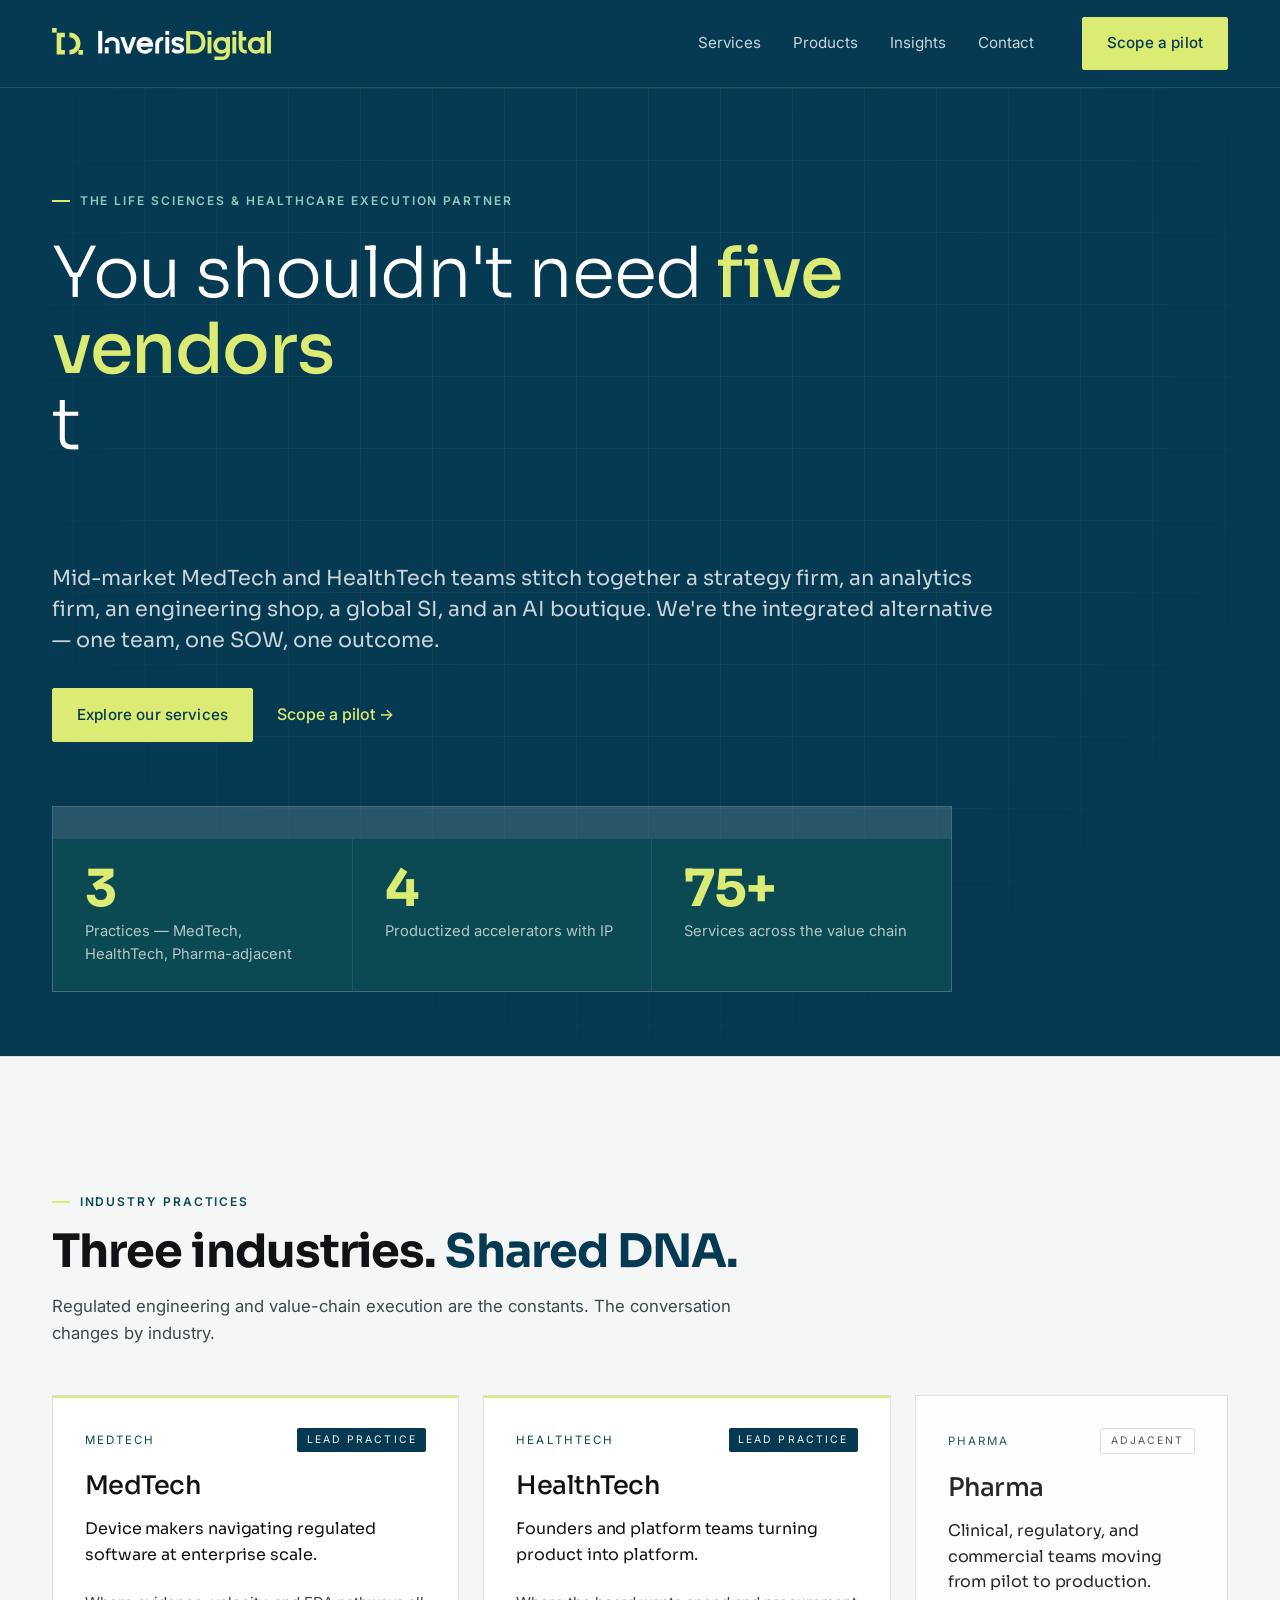
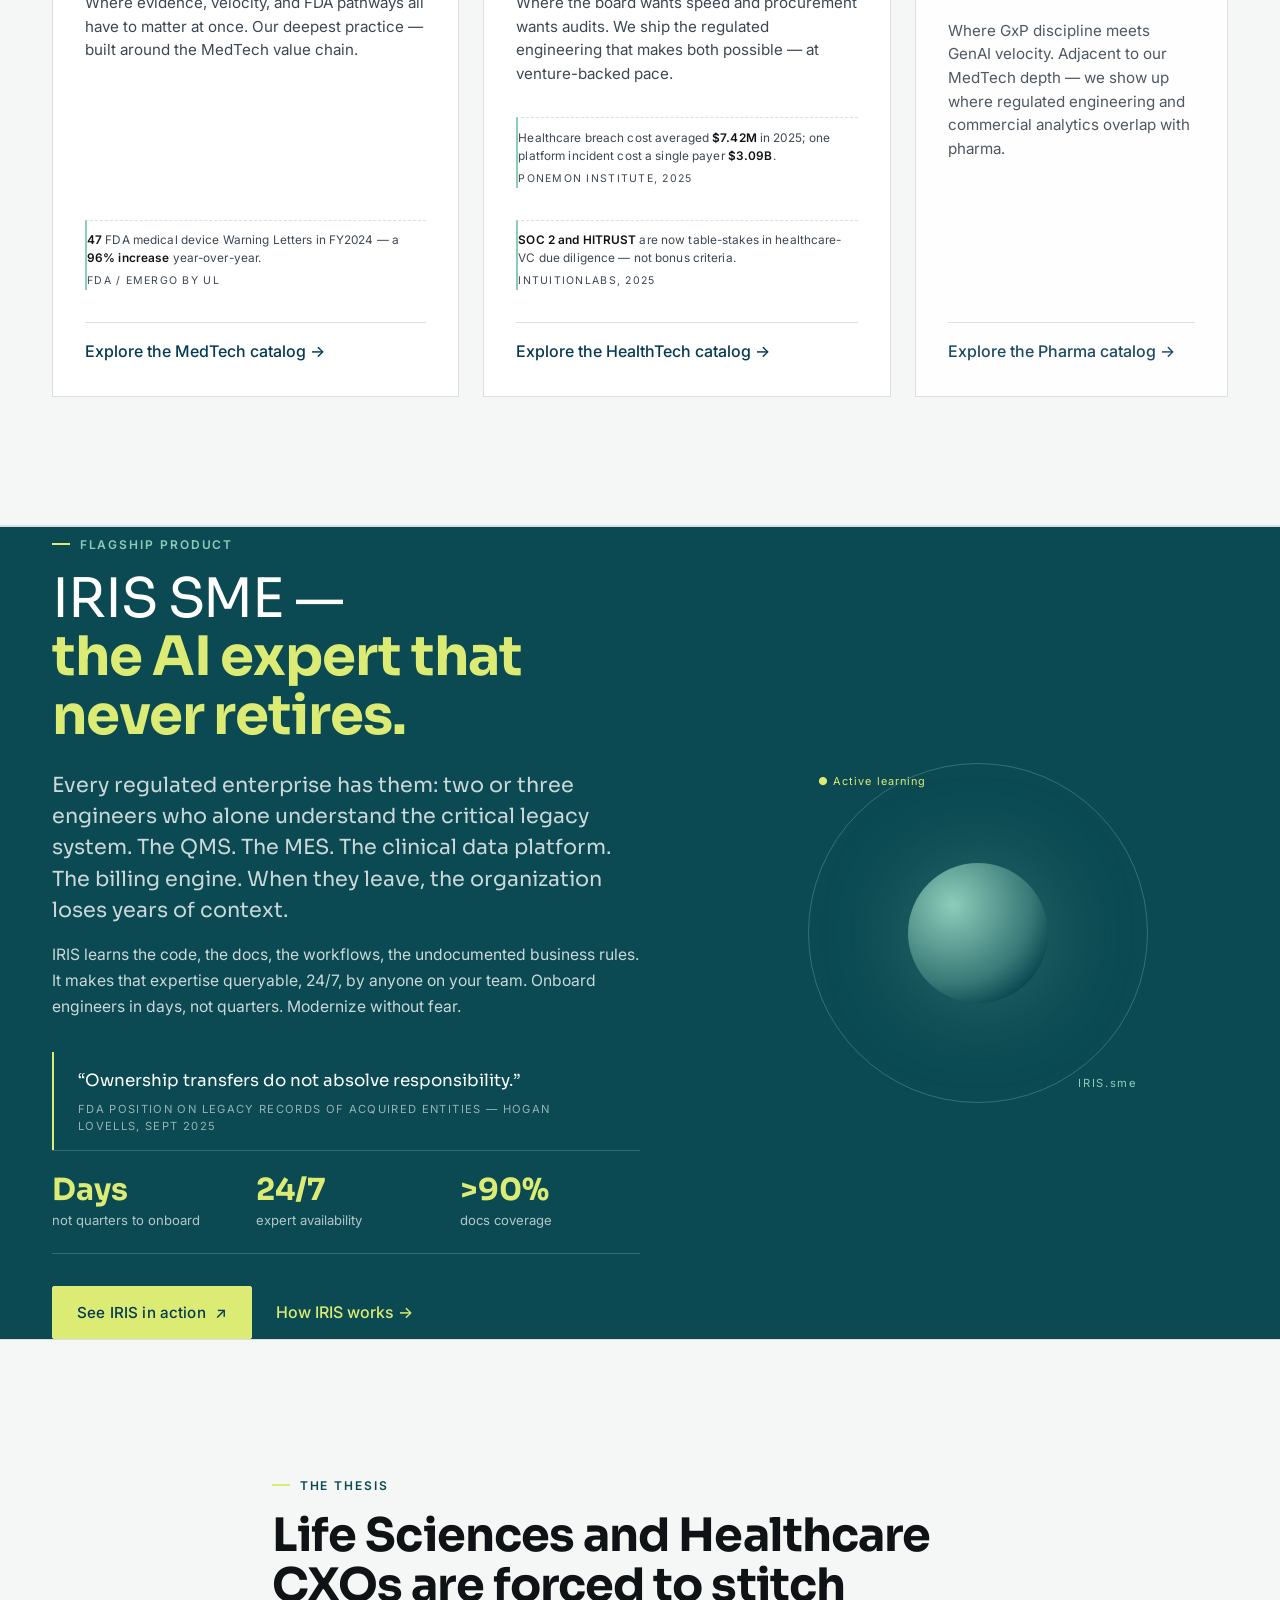
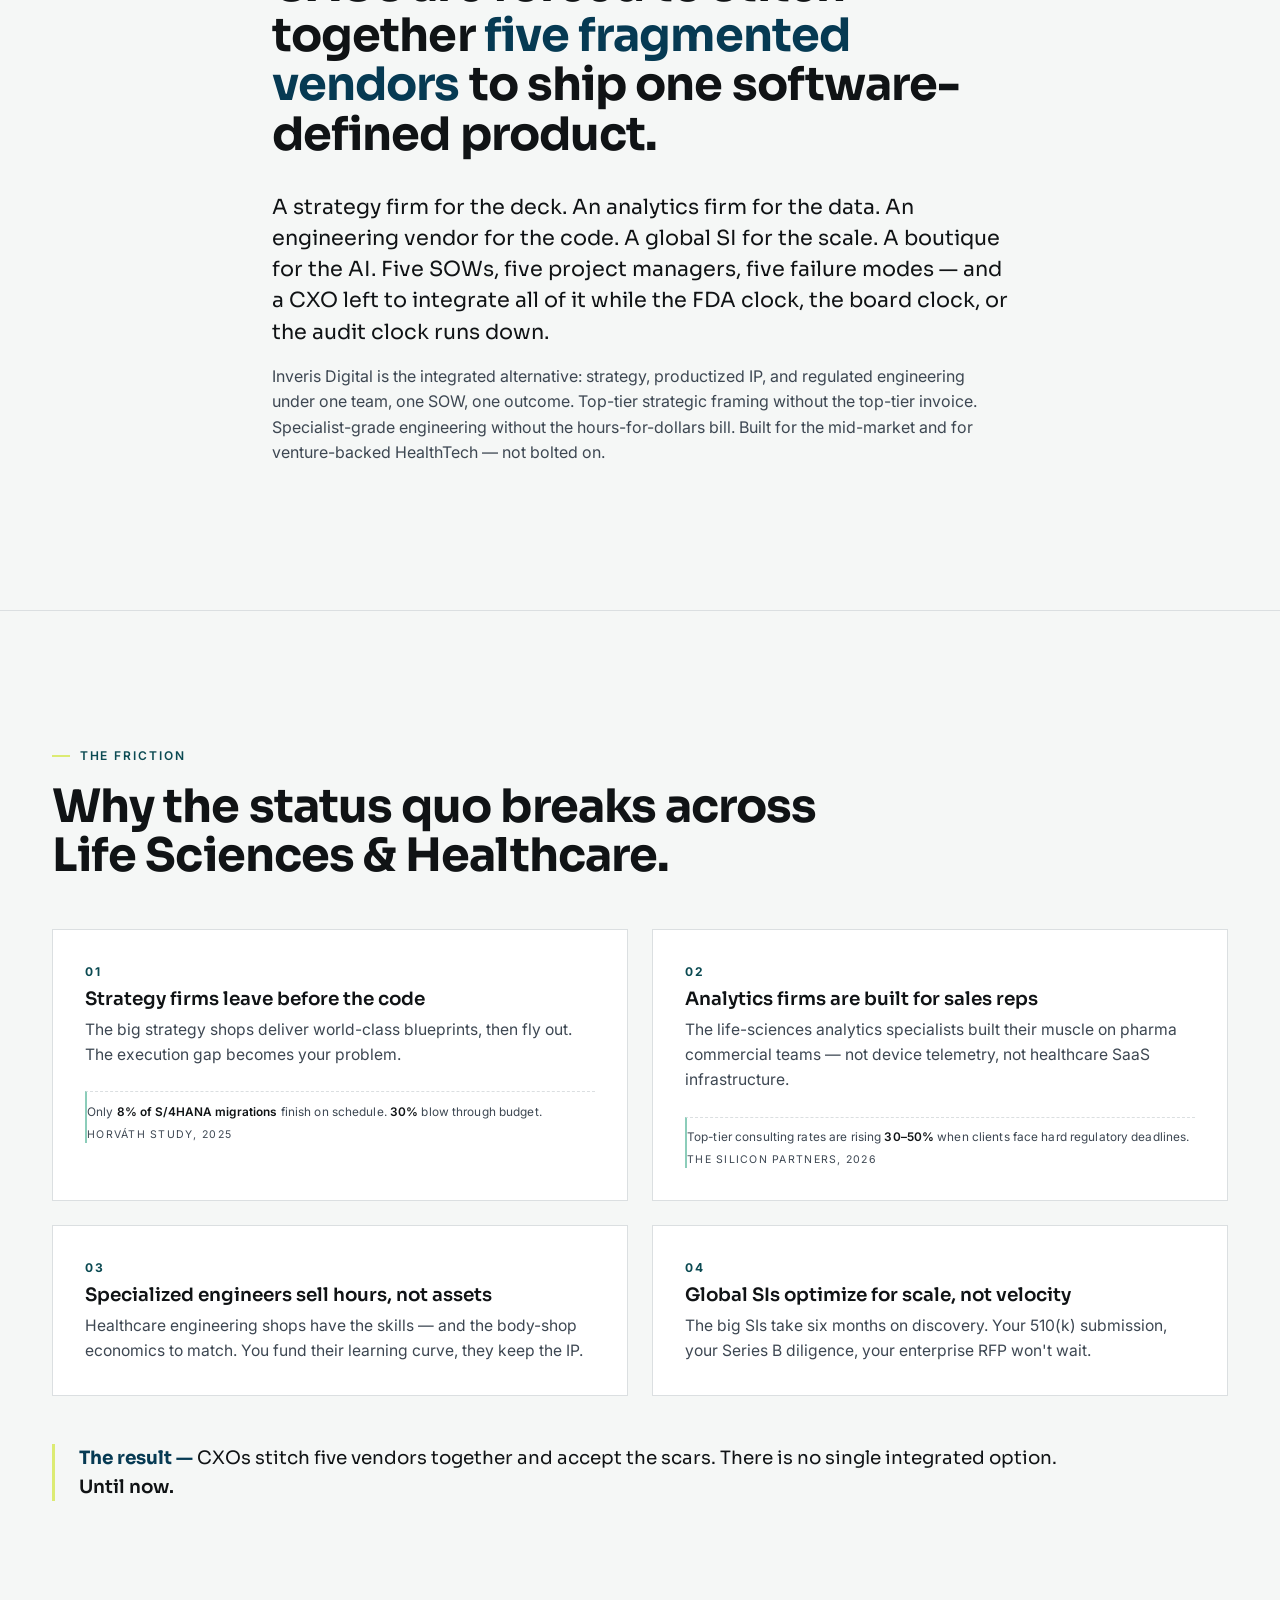
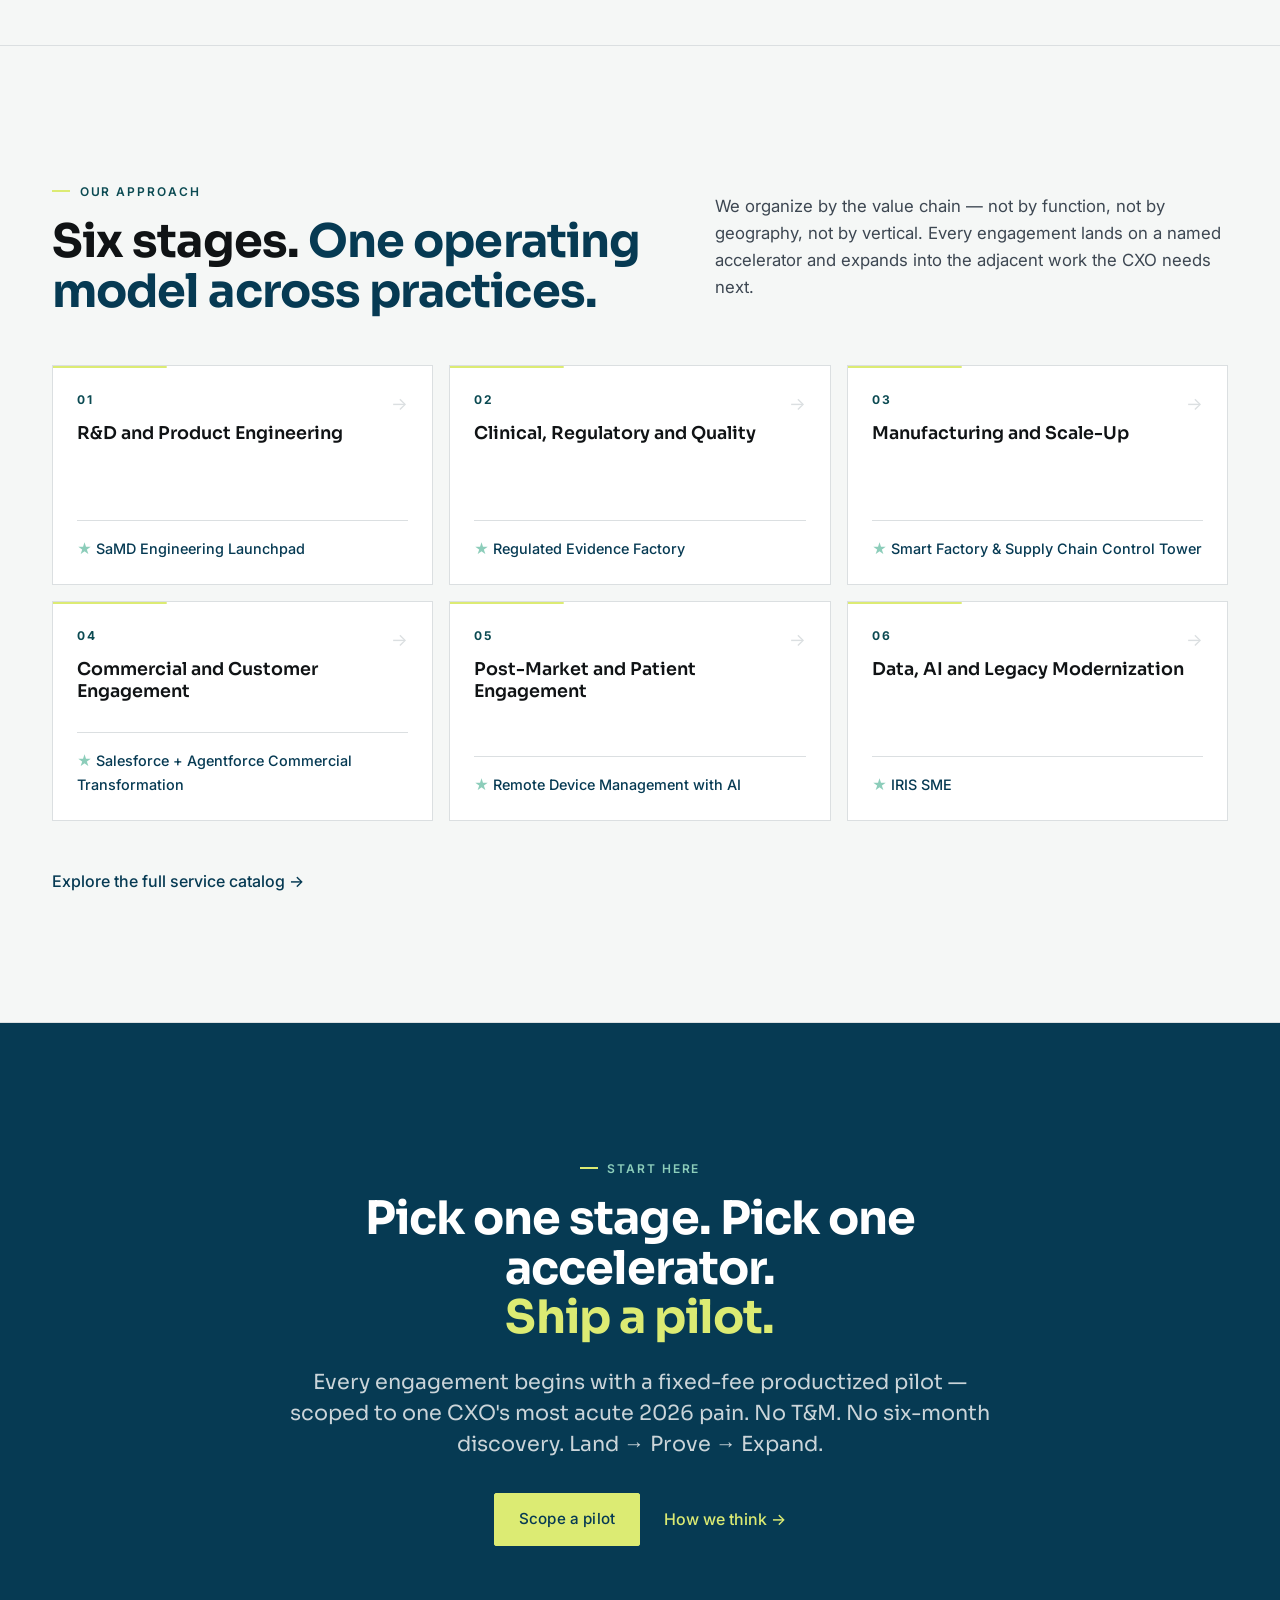
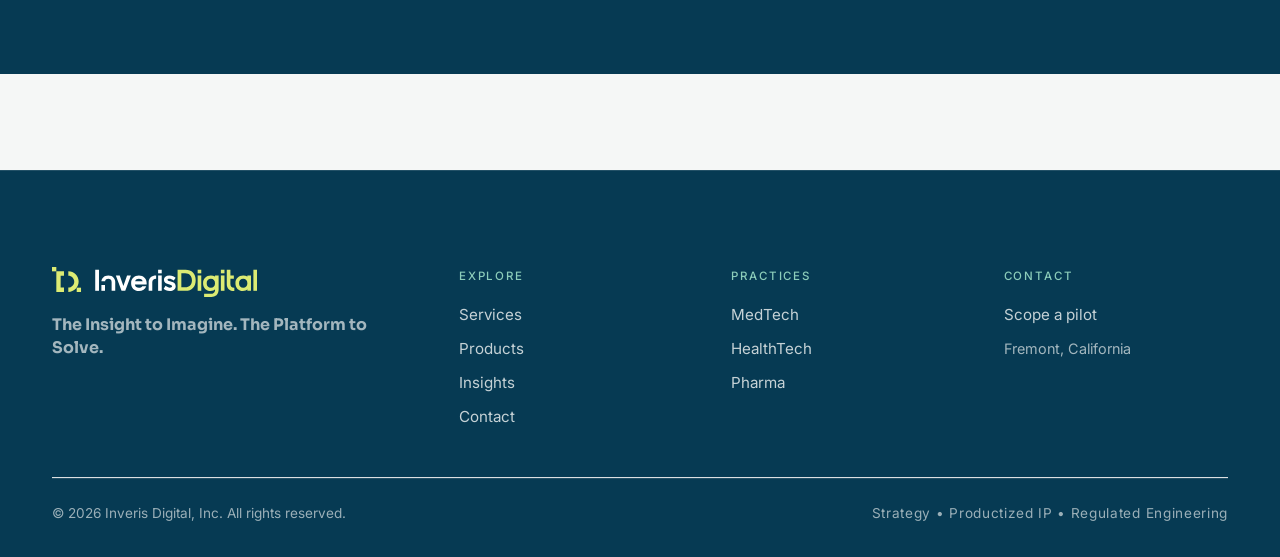
==== commit b6ab9d04: "Correct legal entity: Inveris Digital, LLC -> Inveris Digital, Inc. The entity is Inveris Digital, I" ====
--- a/index.html
+++ b/index.html
@@ -8,7 +8,7 @@
   <link rel="preconnect" href="https://fonts.gstatic.com" crossorigin>
   <link href="https://fonts.googleapis.com/css2?family=Sora:wght@400;600;700&family=Inter:wght@400;500;600&display=swap" rel="stylesheet">
   <meta name="description" content="Inveris Digital is the integrated execution partner for mid-market MedTech, HealthTech, and Pharma. One team, one SOW, one outcome — across strategy, regulated engineering, and AI." />
-  <meta name="author" content="Inveris Digital, LLC" />
+  <meta name="author" content="Inveris Digital, Inc." />
   <meta name="theme-color" content="#063A53" />
   <meta name="color-scheme" content="light" />
   <link rel="canonical" href="https://inverisdigital.com/" />
@@ -39,7 +39,7 @@
     "@context": "https://schema.org",
     "@type": "Organization",
     "name": "Inveris Digital",
-    "legalName": "Inveris Digital, LLC",
+    "legalName": "Inveris Digital, Inc.",
     "url": "https://inverisdigital.com/",
     "logo": "https://inverisdigital.com/logo.svg",
     "description": "The integrated execution partner for mid-market MedTech, HealthTech, and Pharma — strategy, productized IP, and regulated engineering under one SOW.",
@@ -2238,7 +2238,7 @@
     </div>
     <hr class="hairline" />
     <div class="footer__bottom">
-      <span class="footer__copy">© <span id="year">2026</span> Inveris Digital, LLC. All rights reserved.</span>
+      <span class="footer__copy">© <span id="year">2026</span> Inveris Digital, Inc. All rights reserved.</span>
       <span class="footer__meta">Strategy • Productized IP • Regulated Engineering</span>
     </div>
   </div>
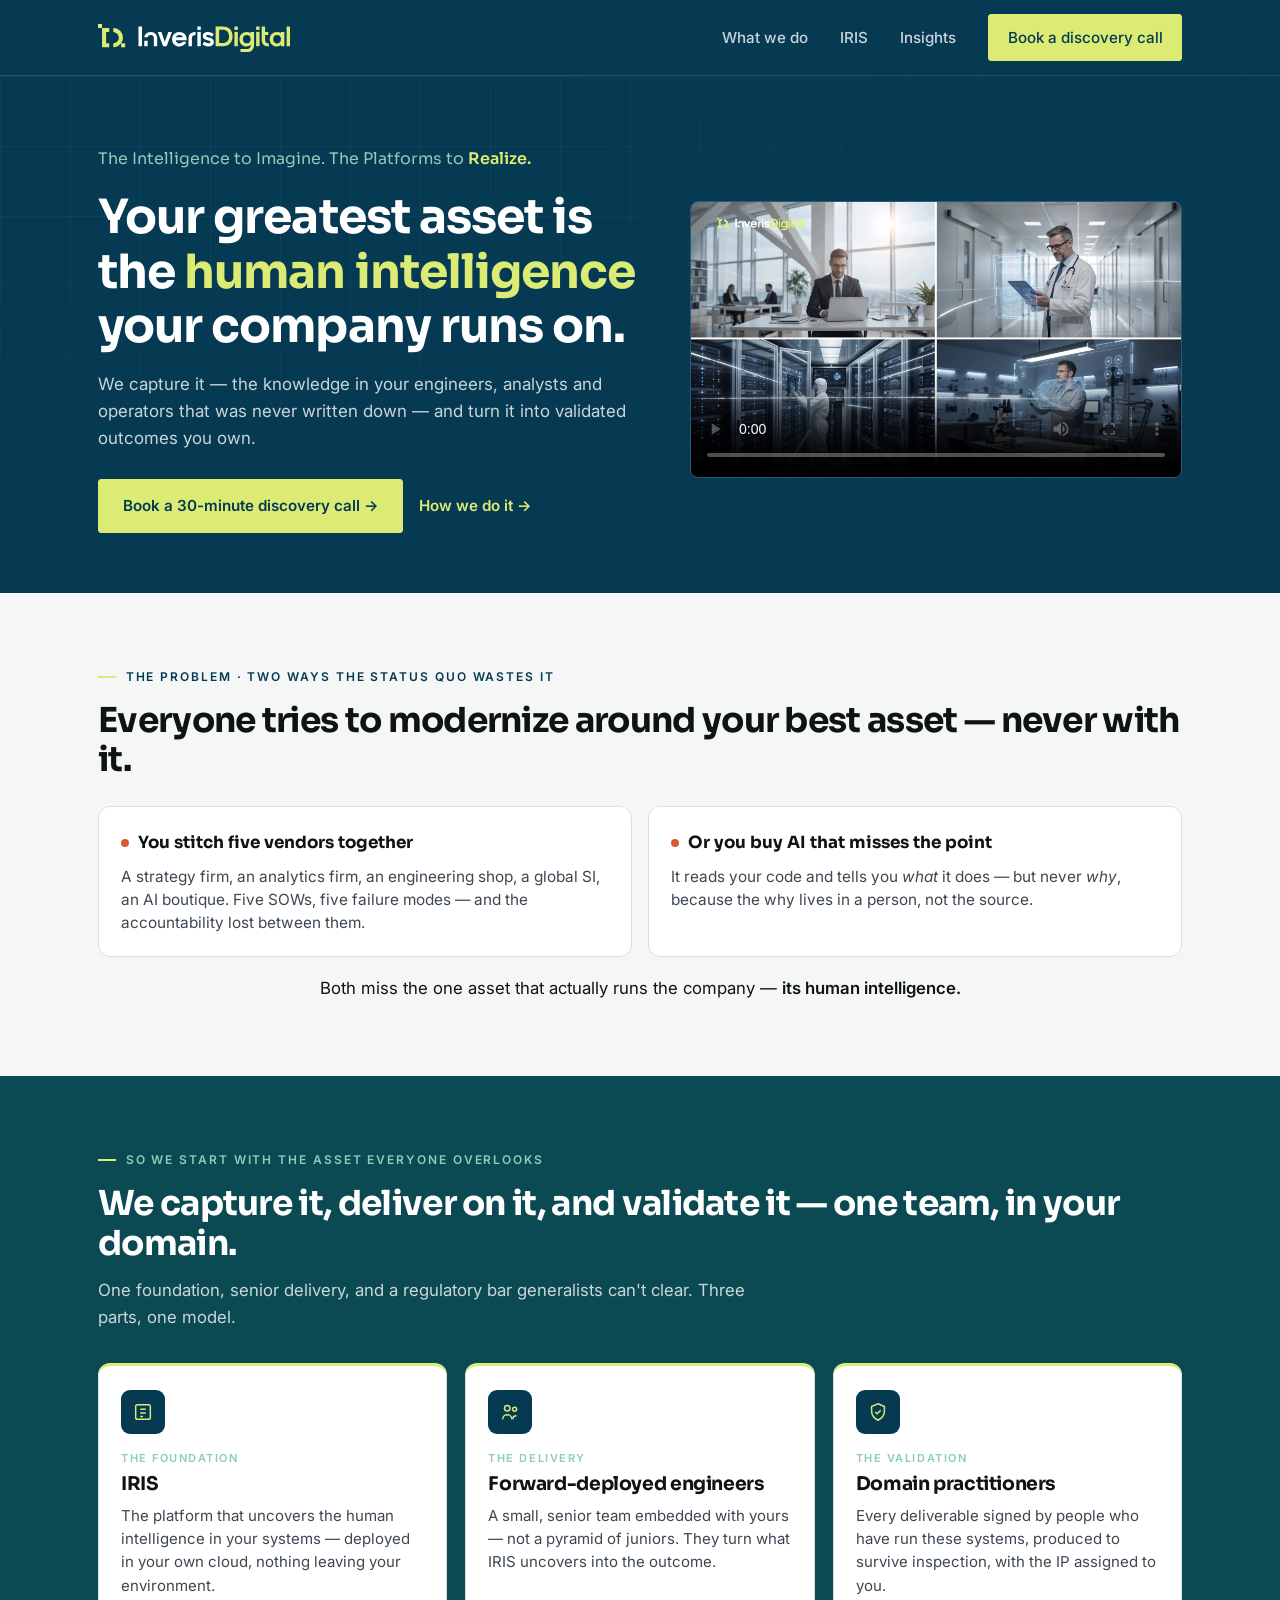
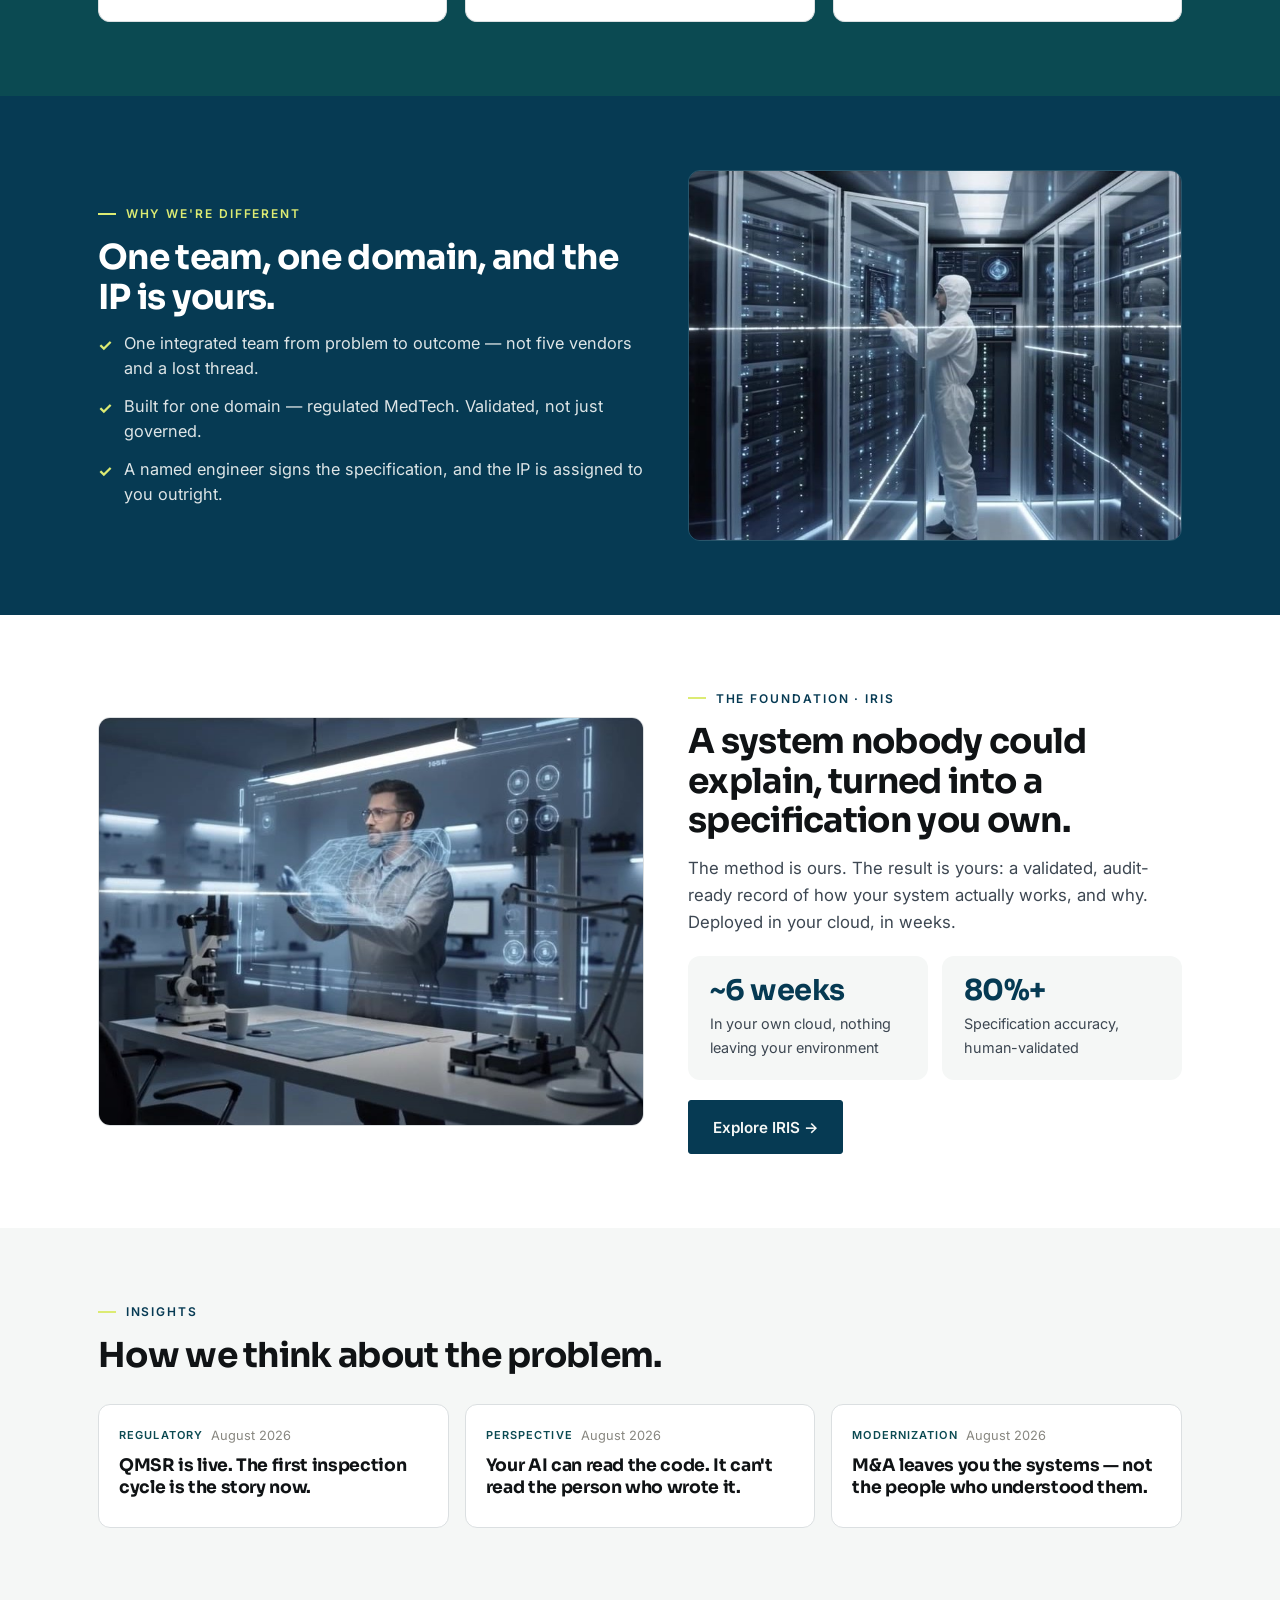
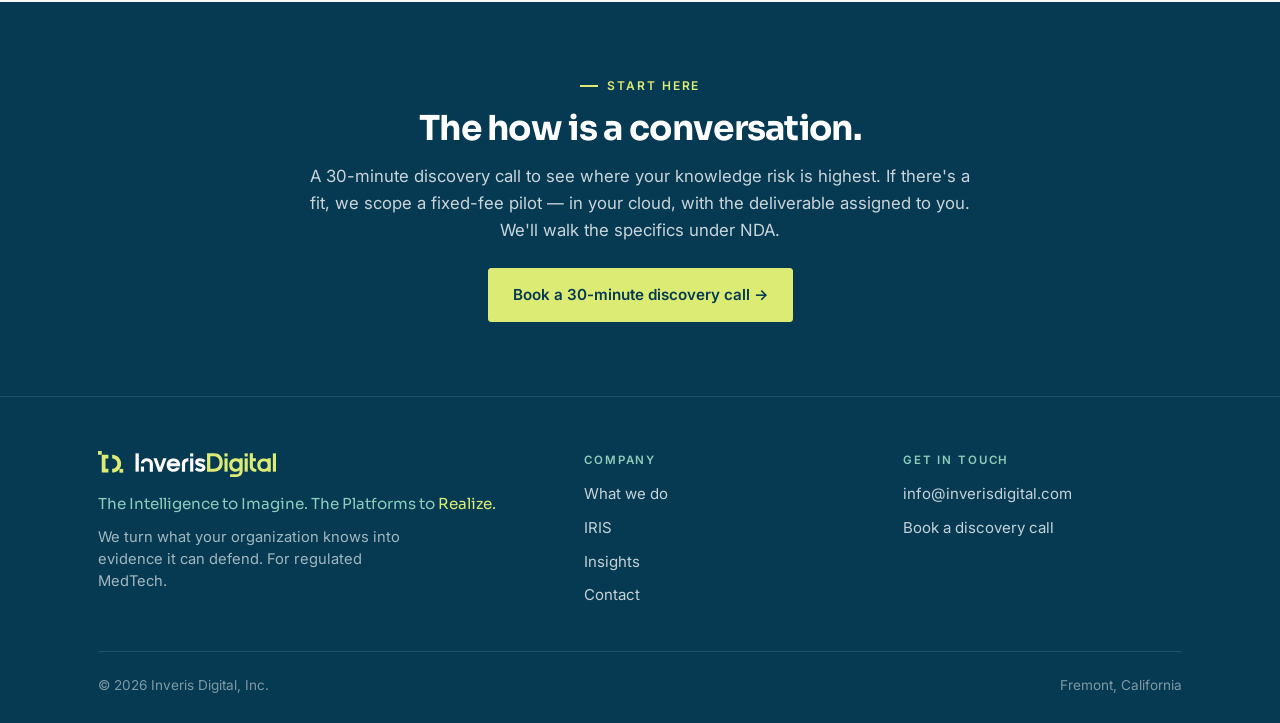
==== commit 61197e5c: "Rebuild site: multi-page v8 (knowledge -> evidence positioning) Replaces the single-page SPA with a " ====
--- a/index.html
+++ b/index.html
@@ -1,2433 +1,151 @@
-<!doctype html>
+<!DOCTYPE html>
 <html lang="en">
 <head>
-  <meta charset="UTF-8" />
-  <meta name="viewport" content="width=device-width, initial-scale=1.0" />
-  <title>Inveris Digital — The Life Sciences &amp; Healthcare Execution Partner</title>
-  <link rel="preconnect" href="https://fonts.googleapis.com">
-  <link rel="preconnect" href="https://fonts.gstatic.com" crossorigin>
-  <link href="https://fonts.googleapis.com/css2?family=Sora:wght@400;600;700&family=Inter:wght@400;500;600&display=swap" rel="stylesheet">
-  <meta name="description" content="Inveris Digital is the integrated execution partner for mid-market MedTech, HealthTech, and Pharma. One team, one SOW, one outcome — across strategy, regulated engineering, and AI." />
-  <meta name="author" content="Inveris Digital, Inc." />
-  <meta name="theme-color" content="#063A53" />
-  <meta name="color-scheme" content="light" />
-  <link rel="canonical" href="https://inverisdigital.com/" />
-
-  <!-- Open Graph -->
-  <meta property="og:type" content="website" />
-  <meta property="og:site_name" content="Inveris Digital" />
-  <meta property="og:title" content="Inveris Digital — The Life Sciences &amp; Healthcare Execution Partner" />
-  <meta property="og:description" content="One team, one SOW, one outcome. Strategy, productized IP, and regulated engineering for mid-market MedTech, HealthTech, and Pharma." />
-  <meta property="og:url" content="https://inverisdigital.com/" />
-  <meta property="og:image" content="https://inverisdigital.com/og-image-v2.png" />
-  <meta property="og:image:width" content="1200" />
-  <meta property="og:image:height" content="630" />
-  <meta property="og:locale" content="en_US" />
-
-  <!-- Twitter / X -->
-  <meta name="twitter:card" content="summary_large_image" />
-  <meta name="twitter:title" content="Inveris Digital — The Life Sciences &amp; Healthcare Execution Partner" />
-  <meta name="twitter:description" content="One team, one SOW, one outcome. Strategy, productized IP, and regulated engineering for mid-market MedTech, HealthTech, and Pharma." />
-  <meta name="twitter:image" content="https://inverisdigital.com/og-image-v2.png" />
-
-  <!-- Crawling -->
-  <meta name="robots" content="index,follow,max-image-preview:large" />
-
-  <!-- Organization schema -->
-  <script type="application/ld+json">
-  {
-    "@context": "https://schema.org",
-    "@type": "Organization",
-    "name": "Inveris Digital",
-    "legalName": "Inveris Digital, Inc.",
-    "url": "https://inverisdigital.com/",
-    "logo": "https://inverisdigital.com/logo.svg",
-    "description": "The integrated execution partner for mid-market MedTech, HealthTech, and Pharma — strategy, productized IP, and regulated engineering under one SOW.",
-    "address": {
-      "@type": "PostalAddress",
-      "addressLocality": "Fremont",
-      "addressRegion": "CA",
-      "addressCountry": "US"
-    },
-    "sameAs": [
-      "https://petals.ai"
-    ]
-  }
-  </script>
-  <link rel="icon" type="image/svg+xml" href="data:image/svg+xml;utf8,%3Csvg%20xmlns%3D%22http%3A%2F%2Fwww.w3.org%2F2000%2Fsvg%22%20viewBox%3D%220%200%2090%2088%22%3E%3Cdefs%3E%3ClinearGradient%20id%3D%22f_navy%22%20x1%3D%220%22%20y1%3D%220%22%20x2%3D%220.4%22%20y2%3D%221%22%3E%3Cstop%20offset%3D%220%25%22%20stop-color%3D%22%234DB6AC%22%2F%3E%3Cstop%20offset%3D%22100%25%22%20stop-color%3D%22%2380CBC4%22%2F%3E%3C%2FlinearGradient%3E%3ClinearGradient%20id%3D%22f_teal%22%20x1%3D%220%22%20y1%3D%220%22%20x2%3D%221%22%20y2%3D%220.8%22%3E%3Cstop%20offset%3D%220%25%22%20stop-color%3D%22%2326A69A%22%2F%3E%3Cstop%20offset%3D%22100%25%22%20stop-color%3D%22%234DB6AC%22%2F%3E%3C%2FlinearGradient%3E%3ClinearGradient%20id%3D%22f_amber%22%20x1%3D%220%22%20y1%3D%220%22%20x2%3D%221%22%20y2%3D%221%22%3E%3Cstop%20offset%3D%220%25%22%20stop-color%3D%22%23F5B041%22%2F%3E%3Cstop%20offset%3D%22100%25%22%20stop-color%3D%22%23F9D088%22%2F%3E%3C%2FlinearGradient%3E%3C%2Fdefs%3E%3Crect%20width%3D%2290%22%20height%3D%2288%22%20rx%3D%2214%22%20fill%3D%22%230A1733%22%2F%3E%3Ccircle%20cx%3D%2228%22%20cy%3D%2212%22%20r%3D%225.8%22%20fill%3D%22url(%23f_navy)%22%2F%3E%3Cpath%20d%3D%22M25.5%2017.5%20L25.5%2036%20Q25.5%2038%2027%2039%20L30.5%2039%20Q30.5%2038%2030.5%2036%20L30.5%2017.5%20Z%22%20fill%3D%22url(%23f_navy)%22%2F%3E%3Cpath%20d%3D%22M27%2036%20L16.5%2042%22%20stroke%3D%22url(%23f_navy)%22%20stroke-width%3D%224%22%20stroke-linecap%3D%22round%22%20fill%3D%22none%22%2F%3E%3Ccircle%20cx%3D%2214.5%22%20cy%3D%2243.5%22%20r%3D%224.2%22%20fill%3D%22url(%23f_navy)%22%2F%3E%3Cpath%20d%3D%22M29%2034%20L41%2026%22%20stroke%3D%22url(%23f_navy)%22%20stroke-width%3D%223.8%22%20stroke-linecap%3D%22round%22%20fill%3D%22none%22%2F%3E%3Ccircle%20cx%3D%2242.5%22%20cy%3D%2224.5%22%20r%3D%223.8%22%20fill%3D%22url(%23f_amber)%22%2F%3E%3Crect%20x%3D%2223%22%20y%3D%2239%22%20width%3D%226%22%20height%3D%2227%22%20rx%3D%223%22%20fill%3D%22url(%23f_navy)%22%2F%3E%3Cpath%20d%3D%22M42%2016%20L54%2016%20C64%2016%2072%2020%2077%2028%20C81%2034%2081%2042%2081%2046%20C81%2050%2081%2058%2077%2064%20C72%2072%2064%2076%2054%2076%20L42%2076%20Z%22%20fill%3D%22url(%23f_teal)%22%2F%3E%3Cpath%20d%3D%22M50%2028%20L55%2028%20C60%2028%2064%2031%2066%2036%20C67.5%2039%2067.5%2043%2067.5%2046%20C67.5%2049%2067.5%2053%2066%2056%20C64%2061%2060%2064%2055%2064%20L50%2064%20Z%22%20fill%3D%22%230A1733%22%2F%3E%3Cpolyline%20points%3D%2253.5%2C48%2057.8%2C53.5%2066.5%2C40%22%20fill%3D%22none%22%20stroke%3D%22url(%23f_amber)%22%20stroke-width%3D%223.2%22%20stroke-linecap%3D%22round%22%20stroke-linejoin%3D%22round%22%2F%3E%3C%2Fsvg%3E" />
-  <link rel="preconnect" href="https://fonts.googleapis.com" />
-  <link rel="preconnect" href="https://fonts.gstatic.com" crossorigin />
-  <link href="https://fonts.googleapis.com/css2?family=Fraunces:opsz,wght@9..144,300;9..144,400;9..144,500;9..144,600;9..144,700&family=Inter+Tight:wght@300;400;500;600;700&family=JetBrains+Mono:wght@400;500&display=swap" rel="stylesheet" />
-  <style>.nav{position:fixed;top:0;left:0;right:0;height:var(--nav-h);z-index:100;background:transparent;border-bottom:1px solid transparent;transition:background var(--t) var(--ease),border-color var(--t) var(--ease),backdrop-filter var(--t) var(--ease)}.nav--scrolled{background:#0a1733c7;backdrop-filter:blur(14px) saturate(1.2);-webkit-backdrop-filter:blur(14px) saturate(1.2);border-bottom-color:var(--border-soft)}.nav__inner{height:100%;display:flex;align-items:center;justify-content:space-between}.nav__brand{display:flex;align-items:center;gap:.65rem}.nav__mark{display:inline-flex;align-items:center;justify-content:center;width:36px;height:36px;border:1.5px solid var(--teal);color:var(--teal);font-family:var(--f-display);font-weight:500;font-size:1.2rem;line-height:1}.nav__wordmark{font-family:var(--f-display);font-size:1.35rem;font-weight:400;letter-spacing:-.015em;color:var(--white)}.nav__wordmark em{font-style:italic;font-weight:300;color:var(--teal-bright)}.nav__links{display:flex;align-items:center;gap:var(--s-4)}.nav__link{font-size:.95rem;font-weight:400;color:var(--ice);position:relative;padding:.25rem 0}.nav__link:after{content:"";position:absolute;left:0;bottom:-4px;height:1px;width:0;background:var(--teal);transition:width var(--t-fast) var(--ease)}.nav__link:hover{color:var(--white)}.nav__link:hover:after,.nav__link--active:after{width:100%}.nav__link--active{color:var(--white)}.nav__cta{margin-left:var(--s-2);padding:.6rem 1.1rem;font-size:.9rem}.nav__burger{display:none}@media (max-width: 860px){.nav__burger{display:flex;flex-direction:column;justify-content:center;gap:5px;width:34px;height:34px;padding:0}.nav__burger span{width:22px;height:1.5px;background:var(--ice);transition:all var(--t-fast) var(--ease)}.nav__burger.is-open span:nth-child(1){transform:translateY(6.5px) rotate(45deg)}.nav__burger.is-open span:nth-child(2){opacity:0}.nav__burger.is-open span:nth-child(3){transform:translateY(-6.5px) rotate(-45deg)}.nav__links{position:fixed;top:var(--nav-h);left:0;right:0;background:var(--navy-deeper);border-bottom:1px solid var(--border-soft);flex-direction:column;gap:var(--s-2);padding:var(--s-3) var(--s-4) var(--s-4);align-items:flex-start;transform:translateY(-12px);opacity:0;pointer-events:none;transition:all var(--t) var(--ease)}.nav__links--open{transform:translateY(0);opacity:1;pointer-events:auto}.nav__cta{margin:var(--s-1) 0 0 0;align-self:stretch;justify-content:center}}.footer{background:var(--navy-deeper);padding:var(--s-7) 0 var(--s-4);border-top:1px solid var(--border-soft);margin-top:var(--s-7)}.footer__grid{display:grid;grid-template-columns:1.6fr 1fr 1fr 1fr;gap:var(--s-5);margin-bottom:var(--s-5)}.footer__brand{max-width:320px}.footer__wordmark{font-family:var(--f-display);font-size:1.6rem;font-weight:400;color:var(--white);letter-spacing:-.015em;margin-bottom:var(--s-1)}.footer__wordmark em{font-style:italic;font-weight:300;color:var(--teal-bright)}.footer__tag{color:var(--muted);font-size:1rem;margin:0;line-height:1.45}.footer__col{display:flex;flex-direction:column;gap:.6rem}.footer__heading{font-family:var(--f-mono);font-size:.72rem;font-weight:500;letter-spacing:.18em;text-transform:uppercase;color:var(--teal);margin-bottom:var(--s-1)}.footer__link{color:var(--ice);font-size:.95rem;transition:color var(--t-fast) var(--ease)}.footer__link:hover{color:var(--teal-bright)}.footer__link .ext{font-size:.8em;color:var(--muted);margin-left:2px}.footer__addr{color:var(--muted);font-size:.9rem}.footer__bottom{display:flex;justify-content:space-between;align-items:center;padding-top:var(--s-3);gap:var(--s-3);flex-wrap:wrap}.footer__copy,.footer__meta{color:var(--dim);font-size:.85rem}.footer__meta{font-family:var(--f-mono);letter-spacing:.05em}@media (max-width: 860px){.footer__grid{grid-template-columns:1fr 1fr}.footer__brand{grid-column:1 / -1;max-width:none}}@media (max-width: 520px){.footer__grid{grid-template-columns:1fr}}.hero{position:relative;min-height:calc(100vh - var(--nav-h));padding:var(--s-7) 0 var(--s-6);display:flex;align-items:center;overflow:hidden;background:radial-gradient(ellipse at 20% 0%,rgba(20,184,166,.08),transparent 55%),radial-gradient(ellipse at 90% 100%,rgba(20,184,166,.05),transparent 60%),var(--navy)}.hero__inner{max-width:1100px}.hero__eyebrow{margin-bottom:var(--s-3)}.hero__title{margin-bottom:var(--s-3);max-width:18ch;font-weight:300}.hero__title em{font-weight:500}.hero__sub{max-width:64ch;margin-bottom:var(--s-4)}.hero__cta{display:flex;gap:var(--s-3);align-items:center;flex-wrap:wrap;margin-bottom:var(--s-6)}.hero__meta{display:grid;grid-template-columns:repeat(3,1fr);gap:var(--s-4);padding-top:var(--s-4);border-top:1px solid var(--border-soft);max-width:900px}.hero__stat{display:flex;flex-direction:column;gap:.35rem}.hero__n{font-family:var(--f-display);font-size:clamp(2.4rem,4vw,3.2rem);font-weight:400;color:var(--teal-bright);line-height:1;letter-spacing:-.02em}.hero__l{color:var(--muted);font-size:.92rem;max-width:26ch}@media (max-width: 768px){.hero{min-height:auto;padding:var(--s-5) 0}.hero__meta{grid-template-columns:1fr;gap:var(--s-2)}}.thesis{padding:var(--s-8) 0}.thesis__title{margin:var(--s-2) 0 var(--s-4)}.thesis__body{margin-bottom:var(--s-2)}.thesis__body.lead{color:var(--white);font-weight:400}.friction{padding:var(--s-8) 0}.friction h2{margin:var(--s-2) 0 var(--s-5);max-width:22ch}.friction__grid{display:grid;grid-template-columns:repeat(2,1fr);gap:var(--s-3);margin-bottom:var(--s-5)}.friction__card{background:var(--navy-alt);border:1px solid var(--border-soft);padding:var(--s-4);position:relative;transition:border-color var(--t) var(--ease),transform var(--t) var(--ease)}.friction__card:hover{border-color:var(--teal-dim);transform:translateY(-2px)}.friction__num{font-family:var(--f-mono);font-size:.75rem;letter-spacing:.18em;color:var(--teal);margin-bottom:var(--s-1)}.friction__card h4{color:var(--white);margin-bottom:var(--s-1);font-size:1.15rem}.friction__card p{color:var(--ice);margin:0;font-size:.98rem}.friction__out{font-size:1.15rem;color:var(--white);max-width:72ch;line-height:1.55;padding-left:var(--s-3);border-left:2px solid var(--teal)}@media (max-width: 768px){.friction__grid{grid-template-columns:1fr}}.vchain{padding:var(--s-8) 0}.vchain__header{display:grid;grid-template-columns:1.2fr 1fr;gap:var(--s-5);align-items:end;margin-bottom:var(--s-5)}.vchain__header h2{margin-top:var(--s-2);max-width:22ch}.vchain__sub{color:var(--ice);max-width:46ch;font-size:1.05rem}.vchain__grid{display:grid;grid-template-columns:repeat(3,1fr);gap:var(--s-2)}.vchain__card{display:flex;flex-direction:column;gap:.5rem;background:var(--navy-alt);border:1px solid var(--border-soft);padding:var(--s-3);position:relative;min-height:220px;transition:all var(--t) var(--ease);overflow:hidden}.vchain__card:before{content:"";position:absolute;top:0;left:0;right:0;height:2px;background:var(--teal);transform:scaleX(.3);transform-origin:left;transition:transform var(--t) var(--ease)}.vchain__card:hover{background:var(--navy-soft);border-color:var(--teal-dim);transform:translateY(-3px)}.vchain__card:hover:before{transform:scaleX(1)}.vchain__num{font-family:var(--f-mono);font-size:.75rem;letter-spacing:.18em;color:var(--teal)}.vchain__card h4{color:var(--white);font-size:1.1rem;margin-top:.3rem;line-height:1.25}.vchain__cxo{color:var(--muted);font-size:.85rem;font-style:italic}.vchain__signature{color:var(--teal-bright);font-size:.9rem;font-weight:500;margin-top:auto;padding-top:var(--s-2);border-top:1px solid var(--border-soft)}.vchain__star{color:var(--teal)}.vchain__arrow{position:absolute;top:var(--s-3);right:var(--s-3);color:var(--dim);font-size:1.1rem;transition:all var(--t) var(--ease)}.vchain__card:hover .vchain__arrow{color:var(--teal-bright);transform:translate(4px)}.vchain__cta{margin-top:var(--s-5)}@media (max-width: 960px){.vchain__header{grid-template-columns:1fr}.vchain__grid{grid-template-columns:repeat(2,1fr)}}@media (max-width: 600px){.vchain__grid{grid-template-columns:1fr}}.iris{padding:var(--s-7) 0}.iris__card{display:grid;grid-template-columns:1.2fr 1fr;gap:var(--s-5);align-items:center;background:var(--navy-alt);border:1px solid var(--border-soft);padding:var(--s-6);position:relative;overflow:hidden}.iris__card:before{content:"";position:absolute;top:0;left:0;height:100%;width:4px;background:var(--teal)}.iris__left h2{margin:var(--s-2) 0 var(--s-3);max-width:18ch}.iris__left .lead{color:var(--white);margin-bottom:var(--s-2)}.iris__actions{display:flex;gap:var(--s-3);align-items:center;flex-wrap:wrap;margin-top:var(--s-3)}.iris__right{position:relative;height:280px}.iris__vis{position:relative;width:100%;height:100%;display:flex;align-items:center;justify-content:center}.iris__orb{position:absolute;width:160px;height:160px;border-radius:50%;background:radial-gradient(circle at 30% 30%,var(--teal-bright),var(--teal-dim) 60%,transparent 80%);filter:blur(1px);box-shadow:0 0 80px #2dd4bf59;animation:irisFloat 6s ease-in-out infinite}@keyframes irisFloat{0%,to{transform:translateY(0)}50%{transform:translateY(-10px)}}.iris__pulse{position:absolute;width:240px;height:240px;border-radius:50%;border:1px solid var(--teal);opacity:.3;animation:irisPulse 3s ease-out infinite}@keyframes irisPulse{0%{transform:scale(.9);opacity:.4}to{transform:scale(1.3);opacity:0}}.iris__lines{position:absolute;width:100%;height:100%;display:flex;align-items:center;justify-content:center}.iris__lines span{position:absolute;background:linear-gradient(to right,transparent,var(--teal),transparent);height:1px;width:280px;opacity:.4}.iris__lines span:nth-child(1){transform:rotate(0)}.iris__lines span:nth-child(2){transform:rotate(45deg)}.iris__lines span:nth-child(3){transform:rotate(90deg)}.iris__lines span:nth-child(4){transform:rotate(135deg)}.iris__lines span:nth-child(5){transform:rotate(180deg)}.iris__label{position:absolute;bottom:20px;left:20px;font-family:var(--f-mono);font-size:.82rem;color:var(--teal-bright);letter-spacing:.05em}.iris__status{position:absolute;top:20px;right:20px;font-family:var(--f-mono);font-size:.72rem;color:var(--teal-bright);letter-spacing:.05em}@media (max-width: 900px){.iris__card{grid-template-columns:1fr;padding:var(--s-4)}.iris__right{height:240px}}.cta{padding:var(--s-8) 0}.cta h2{margin:var(--s-2) 0 var(--s-3)}.cta .lead{color:var(--ice);margin:0 auto var(--s-4);max-width:60ch}.cta__actions{display:inline-flex;gap:var(--s-3);align-items:center;flex-wrap:wrap;justify-content:center}.svc-hero{padding:var(--s-7) 0 var(--s-5)}.svc-hero h1{margin:var(--s-2) 0 var(--s-3);max-width:22ch;font-size:clamp(2.2rem,4.2vw,3.6rem)}.svc-hero .lead{max-width:64ch}.svc-jump-wrap{position:sticky;top:var(--nav-h);z-index:40;background:#0a1733d9;backdrop-filter:blur(14px) saturate(1.2);-webkit-backdrop-filter:blur(14px) saturate(1.2);border-bottom:1px solid var(--border-soft)}.svc-jump{display:flex;gap:0;overflow-x:auto;scrollbar-width:none}.svc-jump::-webkit-scrollbar{display:none}.svc-jump__item{display:flex;align-items:center;gap:.6rem;padding:var(--s-2) var(--s-3);font-size:.9rem;color:var(--ice);border-right:1px solid var(--border-soft);white-space:nowrap;transition:color var(--t-fast) var(--ease),background var(--t-fast) var(--ease)}.svc-jump__item:first-child{border-left:1px solid var(--border-soft)}.svc-jump__item:hover{color:var(--teal-bright);background:#14b8a60d}.svc-jump__num{font-family:var(--f-mono);font-size:.72rem;color:var(--teal);letter-spacing:.1em}.svc-stage{padding:var(--s-8) 0;position:relative;scroll-margin-top:calc(var(--nav-h) + 50px)}.svc-stage+.svc-stage{border-top:1px solid var(--border-soft)}.svc-stage--alt{background:var(--navy-deeper)}.svc-stage__grid{display:grid;grid-template-columns:1.15fr 1fr;gap:var(--s-6);align-items:start}.svc-stage__left{position:relative}.svc-stage__num{font-family:var(--f-display);font-size:clamp(4rem,8vw,6rem);font-weight:300;color:var(--teal);line-height:1;letter-spacing:-.03em;margin-bottom:var(--s-2);opacity:.85}.svc-stage__left h2{margin:var(--s-1) 0 var(--s-2);max-width:18ch}.svc-stage__tag{font-size:1.25rem;color:var(--ice);line-height:1.45;max-width:32ch;margin-bottom:var(--s-4)}.svc-stage__block{margin-bottom:var(--s-3)}.svc-stage__label{font-family:var(--f-mono);font-size:.72rem;letter-spacing:.18em;text-transform:uppercase;color:var(--teal);margin-bottom:.5rem}.svc-stage__cxo{color:var(--white);font-weight:500}.svc-stage__sig{display:flex;gap:.75rem;align-items:flex-start;background:var(--navy-alt);border-left:2px solid var(--teal);padding:var(--s-2) var(--s-3)}.svc-stage__star{color:var(--teal-bright);font-size:1rem;line-height:1.3}.svc-stage__sig-name{color:var(--white);font-weight:600;margin-bottom:.25rem}.svc-stage__sig-blurb{color:var(--ice);font-size:.92rem;line-height:1.45}.svc-stage__outcomes{display:grid;gap:.4rem}.svc-stage__outcomes li{color:var(--ice);font-size:.95rem;padding-left:1.3rem;position:relative}.svc-stage__outcomes li:before{content:"→";position:absolute;left:0;color:var(--teal)}.svc-stage__cta{margin-top:var(--s-3);display:inline-flex}.svc-stage__right{background:var(--navy-alt);border:1px solid var(--border-soft);padding:var(--s-4);position:sticky;top:calc(var(--nav-h) + 70px)}.svc-stage--alt .svc-stage__right{background:var(--navy-alt)}.svc-stage__services{display:grid;gap:.15rem;margin:var(--s-2) 0 var(--s-3)}.svc-stage__svc{display:flex;gap:.75rem;align-items:baseline;padding:.55rem .75rem;color:var(--ice);font-size:.92rem;border-left:2px solid transparent;transition:all var(--t-fast) var(--ease);border-radius:2px}.svc-stage__svc:hover{background:#14b8a60d;border-left-color:var(--teal-dim);color:var(--white)}.svc-stage__svc-dot{color:var(--dim);font-size:.8rem;width:14px;flex-shrink:0}.svc-stage__svc--signature{background:#14b8a612;border-left-color:var(--teal)!important;color:var(--white);font-weight:500}.svc-stage__svc--signature .svc-stage__svc-dot{color:var(--teal-bright)}.svc-stage__pain{color:var(--muted);font-size:.9rem;font-style:italic;line-height:1.55;padding-top:var(--s-2);border-top:1px solid var(--border-soft);margin:var(--s-2) 0 0 0}@media (max-width: 960px){.svc-stage__grid{grid-template-columns:1fr;gap:var(--s-5)}.svc-stage__right{position:static}}.svc-close{padding:var(--s-8) 0}.svc-close h2{margin-bottom:var(--s-3)}.svc-close .lead{margin:0 auto var(--s-4);max-width:56ch}.svc-close__actions{display:inline-flex;gap:var(--s-3);align-items:center;flex-wrap:wrap;justify-content:center}.prod-hero{padding:var(--s-7) 0 var(--s-5);position:relative;overflow:hidden}.prod-hero h1{margin:var(--s-2) 0 var(--s-3);max-width:20ch;font-size:clamp(2.2rem,4.2vw,3.6rem)}.prod-hero .lead{max-width:68ch;margin-bottom:var(--s-2)}.iris-feature{padding:var(--s-7) 0}.iris-feature__head{max-width:840px;margin-bottom:var(--s-6)}.iris-feature__head h2{margin:var(--s-2) 0 var(--s-3);max-width:20ch}.iris-feature__head .lead{color:var(--white);margin-bottom:var(--s-2)}.iris-caps{display:grid;grid-template-columns:repeat(3,1fr);gap:var(--s-3);margin-bottom:var(--s-6)}.iris-caps__card{background:var(--navy-alt);border:1px solid var(--border-soft);padding:var(--s-3);transition:all var(--t) var(--ease)}.iris-caps__card:hover{border-color:var(--teal-dim);transform:translateY(-2px)}.iris-caps__num{font-family:var(--f-mono);font-size:.75rem;letter-spacing:.18em;color:var(--teal);margin-bottom:var(--s-1)}.iris-caps__card h4{color:var(--white);margin-bottom:var(--s-1)}.iris-caps__card p{color:var(--ice);margin:0;font-size:.95rem;line-height:1.55}.iris-outcomes{background:var(--navy-alt);border:1px solid var(--border-soft);border-left:3px solid var(--teal);padding:var(--s-5);margin-bottom:var(--s-6)}.iris-outcomes__header h3{margin:.35rem 0 0}.iris-outcomes__grid{display:grid;grid-template-columns:repeat(4,1fr);gap:var(--s-4);margin-top:var(--s-4);padding-top:var(--s-4);border-top:1px solid var(--border-soft)}.iris-outcomes__n{font-family:var(--f-display);font-size:2.2rem;font-weight:400;color:var(--teal-bright);line-height:1;letter-spacing:-.02em;margin-bottom:.35rem}.iris-outcomes__l{color:var(--muted);font-size:.9rem;line-height:1.45}.iris-cta{display:grid;grid-template-columns:1.4fr 1fr;gap:var(--s-4);align-items:center;padding:var(--s-4) var(--s-5);background:linear-gradient(135deg,rgba(20,184,166,.08),transparent 60%);border:1px solid var(--teal-dim)}.iris-cta h3{margin:0 0 .35rem}.iris-cta p{margin:0}.iris-cta__actions{display:flex;justify-content:flex-end;align-items:center;gap:var(--s-3);flex-wrap:wrap}@media (max-width: 960px){.iris-caps,.iris-outcomes__grid{grid-template-columns:repeat(2,1fr)}.iris-cta{grid-template-columns:1fr}.iris-cta__actions{justify-content:flex-start}}@media (max-width: 600px){.iris-caps{grid-template-columns:1fr}}.other-accs{padding:var(--s-7) 0;background:var(--navy-deeper)}.other-accs h2{margin:var(--s-2) 0 var(--s-3);max-width:30ch}.other-accs .lead{max-width:64ch;margin-bottom:var(--s-5)}.other-accs__grid{display:grid;grid-template-columns:repeat(3,1fr);gap:var(--s-3);margin-bottom:var(--s-4)}.other-accs__card{background:var(--navy-alt);border:1px solid var(--border-soft);padding:var(--s-4);transition:all var(--t) var(--ease);position:relative}.other-accs__card:hover{border-color:var(--teal-dim);transform:translateY(-3px)}.other-accs__top{display:flex;justify-content:space-between;align-items:center;margin-bottom:var(--s-2);font-family:var(--f-mono);font-size:.72rem;letter-spacing:.18em;text-transform:uppercase}.other-accs__n{color:var(--teal)}.other-accs__stage{color:var(--teal-bright);background:#14b8a61a;padding:.25rem .55rem;border-radius:2px}.other-accs__card h4{color:var(--white);margin-bottom:var(--s-1);font-size:1.2rem;line-height:1.25}.other-accs__card p{color:var(--ice);margin:0;font-size:.95rem;line-height:1.55}.other-accs__cta{margin-top:var(--s-4)}@media (max-width: 900px){.other-accs__grid{grid-template-columns:1fr}}.ins-hero{padding:var(--s-7) 0 var(--s-5)}.ins-hero h1{margin:var(--s-2) 0 var(--s-3);max-width:20ch;font-size:clamp(2.2rem,4.2vw,3.6rem)}.ins-hero .lead{max-width:64ch}.ins-list{padding:var(--s-6) 0 var(--s-7)}.ins-grid{display:grid;gap:var(--s-6);max-width:820px;margin:0 auto}.ins-card{padding:var(--s-5) 0;border-top:1px solid var(--border-soft)}.ins-card:first-child{border-top:none;padding-top:0}.ins-card__meta{display:flex;align-items:center;gap:var(--s-3);margin-bottom:var(--s-3);font-family:var(--f-mono);font-size:.72rem;letter-spacing:.15em;text-transform:uppercase}.ins-card__tag{color:var(--teal);padding:.3rem .65rem;border:1px solid var(--teal-dim);border-radius:2px}.ins-card__date{color:var(--muted)}.ins-card__title{font-size:clamp(1.8rem,3vw,2.4rem);margin-bottom:var(--s-3);line-height:1.15;max-width:30ch}.ins-card__dek{font-size:1.3rem;color:var(--ice);line-height:1.5;margin-bottom:var(--s-4);padding-left:var(--s-3);border-left:2px solid var(--teal)}.ins-card__body p{font-size:1.05rem;line-height:1.75;color:var(--ice);margin-bottom:var(--s-3);max-width:68ch}.ins-card__body p:first-of-type:first-letter{font-family:var(--f-display);font-size:3.2rem;font-weight:500;float:left;line-height:.85;margin:.2rem .5rem 0 0;color:var(--teal-bright)}.ins-close{margin-top:var(--s-7);padding:var(--s-5);background:var(--navy-alt);border:1px solid var(--border-soft);border-left:3px solid var(--teal);display:grid;grid-template-columns:1.8fr auto;gap:var(--s-4);align-items:center;max-width:820px;margin-left:auto;margin-right:auto}.ins-close h3{margin:.35rem 0 var(--s-2);max-width:24ch}.ins-close p{color:var(--ice);margin:0;max-width:56ch}@media (max-width: 768px){.ins-close{grid-template-columns:1fr}}.ct-hero{padding:var(--s-7) 0 var(--s-5)}.ct-hero h1{margin:var(--s-2) 0 var(--s-3);max-width:22ch;font-size:clamp(2.2rem,4.2vw,3.6rem)}.ct-hero .lead{max-width:62ch}.ct-form-section{padding:var(--s-6) 0 var(--s-8)}.ct-grid{display:grid;grid-template-columns:1fr 1.1fr;gap:var(--s-6);align-items:start}.ct-info .eyebrow{margin-bottom:var(--s-3)}.ct-steps{display:grid;gap:var(--s-3);margin:0 0 var(--s-5)}.ct-steps li{display:grid;grid-template-columns:auto 1fr;gap:var(--s-3);align-items:start}.ct-steps__n{font-family:var(--f-mono);font-size:.85rem;letter-spacing:.15em;color:var(--teal);padding-top:.15rem}.ct-steps li strong{color:var(--white);display:block;margin-bottom:.3rem;font-weight:600}.ct-steps li p{color:var(--ice);margin:0;font-size:.95rem;line-height:1.55}.ct-direct{padding:var(--s-3);background:var(--navy-alt);border:1px solid var(--border-soft);border-left:2px solid var(--teal)}.ct-direct .eyebrow{margin-bottom:.5rem}.ct-direct__email{display:inline-block;font-family:var(--f-mono);font-size:1.05rem;color:var(--teal-bright);margin-bottom:.4rem}.ct-direct__email:hover{color:var(--white)}.ct-form-wrap{background:var(--navy-alt);border:1px solid var(--border-soft);padding:var(--s-5)}.ct-form{display:flex;flex-direction:column;gap:var(--s-3)}.ct-row{display:grid;grid-template-columns:1fr 1fr;gap:var(--s-2)}.ct-form label{display:flex;flex-direction:column;gap:.45rem}.ct-form label>span{font-family:var(--f-mono);font-size:.72rem;letter-spacing:.15em;text-transform:uppercase;color:var(--muted)}.ct-form input,.ct-form select,.ct-form textarea{background:var(--navy-deeper);border:1px solid var(--border-soft);color:var(--white);padding:.75rem .9rem;font-family:var(--f-body);font-size:.98rem;border-radius:2px;transition:border-color var(--t-fast) var(--ease);width:100%}.ct-form input:focus,.ct-form select:focus,.ct-form textarea:focus{outline:none;border-color:var(--teal)}.ct-form textarea{resize:vertical;min-height:120px;font-family:var(--f-body);line-height:1.55}.ct-form select{-webkit-appearance:none;-moz-appearance:none;appearance:none;background-image:url("data:image/svg+xml;utf8,<svg xmlns='http://www.w3.org/2000/svg' width='12' height='12' viewBox='0 0 12 12'><path d='M2 4l4 4 4-4' stroke='%2394A3B8' stroke-width='1.5' fill='none'/></svg>");background-repeat:no-repeat;background-position:right .9rem center;padding-right:2.5rem}.ct-submit{align-self:flex-start;margin-top:var(--s-2)}.ct-privacy{color:var(--muted);font-size:.85rem;margin:.5rem 0 0}.ct-success{padding:var(--s-3) 0;min-height:280px;display:flex;flex-direction:column;justify-content:center}.ct-success h3{margin:var(--s-1) 0 var(--s-2)}.ct-success p{color:var(--ice);max-width:52ch;margin:0}@media (max-width: 900px){.ct-grid{grid-template-columns:1fr;gap:var(--s-5)}.ct-row{grid-template-columns:1fr}.ct-form-wrap{padding:var(--s-4)}}:root{--navy: #0A1733;--navy-alt: #132548;--navy-soft: #1A2E56;--navy-deeper: #070F24;--teal: #14B8A6;--teal-bright: #2DD4BF;--teal-dim: #0F766E;--ice: #CADCFC;--muted: #94A3B8;--dim: #64748B;--white: #FFFFFF;--off-white: #F6F7FB;--border: #2A3E5C;--border-soft: #1F2E4A;--f-display: "Fraunces", Georgia, "Times New Roman", serif;--f-body: "Inter Tight", -apple-system, BlinkMacSystemFont, sans-serif;--f-mono: "JetBrains Mono", "SF Mono", Menlo, monospace;--s-1: .5rem;--s-2: 1rem;--s-3: 1.5rem;--s-4: 2rem;--s-5: 3rem;--s-6: 4rem;--s-7: 6rem;--s-8: 8rem;--content-w: 1240px;--narrow-w: 800px;--nav-h: 104px;--ease: cubic-bezier(.16, 1, .3, 1);--t-fast: .18s;--t: .32s;--t-slow: .6s}*,*:before,*:after{box-sizing:border-box}html,body{margin:0;padding:0}html{scroll-behavior:smooth}body{font-family:var(--f-body);font-size:16px;line-height:1.6;color:var(--ice);background:var(--navy);-webkit-font-smoothing:antialiased;-moz-osx-font-smoothing:grayscale;text-rendering:optimizeLegibility;overflow-x:hidden}img,svg{display:block;max-width:100%}button{font-family:inherit;cursor:pointer;border:none;background:none;color:inherit}a{color:inherit;text-decoration:none;transition:color var(--t-fast) var(--ease)}ul{margin:0;padding:0;list-style:none}h1,h2,h3,h4{font-family:var(--f-display);font-weight:500;line-height:1.08;letter-spacing:-.02em;color:var(--white);margin:0}h1{font-size:clamp(2.8rem,5.5vw,5rem);font-weight:400}h2{font-size:clamp(2rem,3.6vw,3.2rem)}h3{font-size:clamp(1.4rem,2.2vw,1.85rem)}h4{font-size:1.15rem;font-family:var(--f-body);font-weight:600;letter-spacing:0;color:var(--white)}p{margin:0 0 var(--s-2) 0;color:var(--ice)}p.lead{font-size:1.3rem;line-height:1.5;color:var(--ice);font-weight:300}.eyebrow{font-family:var(--f-mono);font-size:.75rem;font-weight:500;letter-spacing:.18em;text-transform:uppercase;color:var(--teal)}.serif-italic{font-family:var(--f-display);font-style:italic;font-weight:400}strong,b{color:var(--white);font-weight:600}::selection{background:var(--teal);color:var(--navy)}.container{width:100%;max-width:var(--content-w);margin:0 auto;padding:0 var(--s-4)}.container-narrow{width:100%;max-width:var(--narrow-w);margin:0 auto;padding:0 var(--s-4)}section{padding:var(--s-8) 0;position:relative}@media (max-width: 768px){section{padding:var(--s-6) 0}}main{padding-top:var(--nav-h)}.btn{display:inline-flex;align-items:center;gap:.55rem;padding:.85rem 1.5rem;font-family:var(--f-body);font-size:.95rem;font-weight:500;letter-spacing:.01em;border-radius:2px;transition:all var(--t-fast) var(--ease);cursor:pointer;border:1px solid transparent;white-space:nowrap}.btn-primary{background:var(--teal);color:var(--navy);border-color:var(--teal)}.btn-primary:hover{background:var(--teal-bright);border-color:var(--teal-bright);transform:translateY(-1px)}.btn-ghost{color:var(--white);border-color:var(--border);background:transparent}.btn-ghost:hover{border-color:var(--teal);color:var(--teal-bright)}.btn-link{padding:0;color:var(--teal-bright);border:none;font-weight:500}.btn-link:hover{color:var(--white)}.btn-link .arr{transition:transform var(--t-fast) var(--ease)}.btn-link:hover .arr{transform:translate(4px)}.hairline{height:1px;background:var(--border-soft);margin:0;border:none}.bg-grid:before{content:"";position:absolute;top:0;right:0;bottom:0;left:0;background-image:linear-gradient(to right,rgba(42,62,92,.25) 1px,transparent 1px),linear-gradient(to bottom,rgba(42,62,92,.25) 1px,transparent 1px);background-size:72px 72px;mask-image:radial-gradient(ellipse at 50% 30%,black 30%,transparent 80%);-webkit-mask-image:radial-gradient(ellipse at 50% 30%,black 30%,transparent 80%);pointer-events:none;z-index:0}.bg-grid>*{position:relative;z-index:1}.teal{color:var(--teal-bright)}.muted{color:var(--muted)}.small{font-size:.9rem}.center{text-align:center}@keyframes riseIn{0%{opacity:0;transform:translateY(16px)}to{opacity:1;transform:translateY(0)}}.rise{animation:riseIn .7s var(--ease) both}.rise-1{animation-delay:80ms}.rise-2{animation-delay:.2s}.rise-3{animation-delay:.34s}.rise-4{animation-delay:.48s}.reveal{opacity:0;transform:translateY(24px);transition:opacity .7s var(--ease),transform .7s var(--ease)}.reveal.in{opacity:1;transform:translateY(0)}@media (max-width: 768px){.container,.container-narrow{padding:0 var(--s-3)}p.lead{font-size:1.1rem}}
-
-
-[hidden] { display: none !important; }
-
-/* Practice cards on home */
-.practices { padding: var(--s-8) 0; border-top: 1px solid var(--border-soft); border-bottom: 1px solid var(--border-soft); }
-.practices__header { max-width: 720px; margin-bottom: var(--s-5); }
-.practices__header h2 { margin: var(--s-2) 0 var(--s-2); }
-.practices__header p { color: var(--ice); font-size: 1.05rem; }
-.practices__grid { display: grid; grid-template-columns: 1.3fr 1.3fr 1fr; gap: var(--s-3); align-items: stretch; }
-.practice-card { background: var(--navy-alt); border: 1px solid var(--border-soft); padding: var(--s-4); position: relative; transition: all var(--t) var(--ease); display: flex; flex-direction: column; gap: var(--s-2); }
-.practice-card--primary { border-color: var(--teal-dim); }
-.practice-card--primary::before { content: ''; position: absolute; top: 0; left: 0; right: 0; height: 2px; background: var(--teal); }
-.practice-card--adjacent { opacity: 0.9; }
-.practice-card:hover { transform: translateY(-3px); border-color: var(--teal); }
-.practice-card__top { display: flex; justify-content: space-between; align-items: center; font-family: var(--f-mono); font-size: 0.72rem; letter-spacing: 0.18em; text-transform: uppercase; color: var(--teal); }
-.practice-card__badge { background: rgba(20,184,166,0.1); padding: 0.25rem 0.6rem; border-radius: 2px; font-size: 0.65rem; }
-.practice-card__badge--adj { color: var(--muted); background: rgba(148,163,184,0.08); }
-.practice-card h3 { font-size: 1.6rem; margin-top: 0.25rem; font-weight: 500; }
-.practice-card__tag { font-family: var(--f-display); font-style: normal; color: var(--teal-bright); font-size: 1rem; margin-bottom: var(--s-1); letter-spacing: -0.005em; }
-.practice-card__blurb { color: var(--ice); font-size: 0.95rem; line-height: 1.55; margin: 0; flex-grow: 1; }
-.practice-card__buyers { color: var(--muted); font-size: 0.82rem; padding-top: var(--s-2); border-top: 1px solid var(--border-soft); margin-top: var(--s-2); }
-.practice-card__count { font-family: var(--f-display); font-size: 2rem; color: var(--teal-bright); line-height: 1; }
-.practice-card__count-label { color: var(--muted); font-size: 0.82rem; }
-
-/* Practice filter toggle on services page */
-.prac-filter { position: sticky; top: var(--nav-h); z-index: 40; background: rgba(10,23,51,0.9); backdrop-filter: blur(14px); border-bottom: 1px solid var(--border-soft); padding: var(--s-2) 0; }
-.prac-filter__inner { display: flex; align-items: center; gap: var(--s-3); flex-wrap: wrap; }
-.prac-filter__label { font-family: var(--f-mono); font-size: 0.72rem; letter-spacing: 0.18em; text-transform: uppercase; color: var(--muted); }
-.prac-tabs { display: inline-flex; gap: 0; background: var(--navy-alt); border: 1px solid var(--border-soft); border-radius: 2px; overflow: hidden; }
-.prac-tab { padding: 0.6rem 1.1rem; font-size: 0.9rem; color: var(--ice); border: none; background: transparent; cursor: pointer; font-family: var(--f-body); transition: all var(--t-fast) var(--ease); border-right: 1px solid var(--border-soft); }
-.prac-tab:last-child { border-right: none; }
-.prac-tab:hover { color: var(--white); background: var(--navy-soft); }
-.prac-tab--active, .prac-tab--active:hover { background: var(--teal) !important; color: var(--navy) !important; font-weight: 600; }
-.prac-filter__count { color: var(--muted); font-family: var(--f-mono); font-size: 0.82rem; margin-left: auto; }
-.prac-filter__count b { color: var(--teal-bright); }
-
-/* Hide services not matching active practice */
-.svc-stage__svc.hidden { display: none; }
-.svc-stage.hidden { display: none; }
-
-/* Change hero eyebrow text dynamically */
-@media (max-width: 760px) {
-  .practices__grid { grid-template-columns: 1fr; }
-  .prac-filter__inner { gap: var(--s-2); }
-}
-
-/* ====== IRIS Featured Band (home page flagship) ====== */
-.iris-featured { position: relative; padding: var(--s-10) 0; overflow: hidden; background: linear-gradient(180deg, var(--navy) 0%, var(--navy-alt) 100%); border-top: 1px solid var(--border-soft); border-bottom: 1px solid var(--border-soft); }
-.iris-featured__bg { position: absolute; inset: 0; background:
-    radial-gradient(ellipse 1200px 600px at 85% 50%, rgba(20,184,166,0.08) 0%, transparent 70%),
-    radial-gradient(ellipse 800px 400px at 10% 80%, rgba(20,184,166,0.04) 0%, transparent 70%);
-  pointer-events: none; z-index: 0; }
-.iris-featured__inner { position: relative; z-index: 1; display: grid; grid-template-columns: 1.1fr 0.9fr; gap: var(--s-6); align-items: center; }
-.iris-featured__left { padding-right: var(--s-3); }
-.iris-featured__title { font-size: clamp(2.2rem, 4.5vw, 3.4rem); line-height: 1.08; margin: var(--s-2) 0 var(--s-3); font-weight: 400; letter-spacing: -0.02em; }
-.iris-featured__lead { color: var(--ice); font-size: 1.1rem; margin-bottom: var(--s-2); }
-.iris-featured__sub { color: var(--muted); font-size: 0.98rem; line-height: 1.65; margin-bottom: var(--s-4); }
-.iris-featured__stats { display: grid; grid-template-columns: repeat(3, 1fr); gap: var(--s-3); margin-bottom: var(--s-4); padding: var(--s-3) 0; border-top: 1px solid var(--border-soft); border-bottom: 1px solid var(--border-soft); }
-.iris-featured__n { font-family: var(--f-display); font-size: 1.9rem; color: var(--teal-bright); line-height: 1; margin-bottom: 0.3rem; font-weight: 400; }
-.iris-featured__l { color: var(--muted); font-size: 0.82rem; line-height: 1.4; }
-.iris-featured__actions { display: flex; align-items: center; gap: var(--s-3); flex-wrap: wrap; }
-.iris-featured__right { display: flex; align-items: center; justify-content: center; }
-.iris-featured__vis { position: relative; width: 360px; height: 360px; display: flex; align-items: center; justify-content: center; }
-.iris-featured__orb { position: absolute; width: 140px; height: 140px; border-radius: 50%; background: radial-gradient(circle at 35% 30%, var(--teal-bright) 0%, var(--teal) 40%, var(--teal-dim) 80%, rgba(15,118,110,0.3) 100%); box-shadow: 0 0 60px rgba(20,184,166,0.5), 0 0 120px rgba(20,184,166,0.25), inset -10px -10px 40px rgba(7,15,36,0.3); animation: iris-orb-pulse 4s ease-in-out infinite; z-index: 3; }
-@keyframes iris-orb-pulse { 0%, 100% { transform: scale(1); } 50% { transform: scale(1.06); } }
-.iris-featured__pulse { position: absolute; border-radius: 50%; border: 1px solid var(--teal); opacity: 0; z-index: 2; }
-.iris-featured__pulse--1 { width: 200px; height: 200px; animation: iris-pulse 3s ease-out infinite; }
-.iris-featured__pulse--2 { width: 200px; height: 200px; animation: iris-pulse 3s ease-out infinite 1s; }
-.iris-featured__pulse--3 { width: 200px; height: 200px; animation: iris-pulse 3s ease-out infinite 2s; }
-@keyframes iris-pulse { 0% { transform: scale(0.7); opacity: 0.7; } 100% { transform: scale(1.8); opacity: 0; } }
-.iris-featured__rings { position: absolute; width: 340px; height: 340px; border-radius: 50%; border: 1px dashed rgba(20,184,166,0.2); z-index: 1; animation: iris-rot 30s linear infinite; }
-@keyframes iris-rot { from { transform: rotate(0deg); } to { transform: rotate(360deg); } }
-.iris-featured__label { position: absolute; bottom: 20px; right: 20px; font-family: var(--f-mono); font-size: 0.7rem; letter-spacing: 0.15em; color: var(--teal-bright); z-index: 4; }
-.iris-featured__status { position: absolute; top: 20px; left: 20px; font-family: var(--f-mono); font-size: 0.68rem; letter-spacing: 0.1em; color: var(--teal); z-index: 4; }
-
-@media (max-width: 860px) {
-  .iris-featured__inner { grid-template-columns: 1fr; gap: var(--s-4); }
-  .iris-featured__right { order: -1; }
-  .iris-featured__vis { width: 260px; height: 260px; }
-  .iris-featured__orb { width: 100px; height: 100px; }
-  .iris-featured__pulse--1, .iris-featured__pulse--2, .iris-featured__pulse--3 { width: 140px; height: 140px; }
-  .iris-featured__rings { width: 240px; height: 240px; }
-  .iris-featured__stats { grid-template-columns: 1fr 1fr; }
-}
-
-/* ====== Real Inveris Digital logo in nav + footer ====== */
-.nav__logo { height: 58px; width: auto; display: block; }
-.footer__logo { height: 72px; width: auto; display: block; margin-bottom: var(--s-1); }
-@media (max-width: 860px) { .nav__logo { height: 48px; } }
-
-.hero__title-em { font-weight: 500; font-style: normal; }
-
-/* ── Typewriter animation for hero H1 ──────────────────────────────────── */
-.hero__title.tw-active .tw-char { opacity: 0; transition: opacity 0.12s ease-out; }
-.hero__title.tw-active .tw-char.is-visible { opacity: 1; }
-.hero__title .tw-cursor {
-  display: inline-block;
-  width: 3px;
-  height: 0.78em;
-  background: var(--teal-bright);
-  margin-left: 4px;
-  vertical-align: baseline;
-  animation: tw-blink 0.75s steps(2, end) infinite;
-  border-radius: 1px;
-}
-.hero__title.tw-done .tw-cursor { display: none; }
-@keyframes tw-blink { to { opacity: 0; } }
-@media (prefers-reduced-motion: reduce) {
-  .hero__title.tw-active .tw-char { opacity: 1 !important; transition: none !important; }
-  .hero__title .tw-cursor { display: none !important; }
-}
-.nav__brand { display: flex; align-items: center; gap: 0; text-decoration: none; }
-.nav__brand .nav__wordmark, .nav__brand .nav__mark { display: none; }
-.footer__brand .footer__wordmark { display: none; }
-
-/* ── Citations (v6) ──────────────────────────────────────────────────── */
-.cite { margin-top: var(--s-2); padding-top: 0.65rem; border-top: 1px dashed var(--border-soft); font-family: var(--f-mono); font-size: 0.74rem; line-height: 1.55; color: var(--ice); letter-spacing: 0.01em; }
-.cite__claim { color: var(--ice); }
-.cite__claim strong { color: var(--white); font-weight: 600; }
-.cite__src { display: block; margin-top: 0.35rem; color: var(--dim); font-size: 0.66rem; letter-spacing: 0.12em; text-transform: uppercase; }
-.cite--accent { border-top-color: var(--teal-dim); border-top-style: solid; border-top-width: 1px; }
-.friction__card .cite { margin-top: var(--s-3); }
-.iris-featured__cite { margin-top: var(--s-3); padding: var(--s-2) var(--s-3); background: rgba(20,184,166,.06); border-left: 2px solid var(--teal); font-family: var(--f-display); font-style: italic; font-size: 1.05rem; line-height: 1.5; color: var(--white); }
-.iris-featured__cite-src { display: block; margin-top: 0.5rem; font-family: var(--f-mono); font-style: normal; font-size: 0.7rem; letter-spacing: 0.12em; text-transform: uppercase; color: var(--muted); }
-
-/* ── Deep IRIS product page (v6) ─────────────────────────────────────── */
-.iris-deep-hero { padding: var(--s-7) 0 var(--s-5); position: relative; overflow: hidden; }
-.iris-deep-hero h1 { margin: var(--s-2) 0 var(--s-3); max-width: 22ch; font-size: clamp(2.2rem, 4.4vw, 3.8rem); font-weight: 300; }
-.iris-deep-hero h1 em { font-weight: 500; }
-.iris-deep-hero .lead { max-width: 64ch; }
-.iris-deep-hero__cta { display: flex; gap: var(--s-3); align-items: center; flex-wrap: wrap; margin-top: var(--s-4); }
-.iris-deep-hero__meta { display: grid; grid-template-columns: repeat(3, 1fr); gap: var(--s-4); padding-top: var(--s-4); border-top: 1px solid var(--border-soft); margin-top: var(--s-5); max-width: 880px; }
-.iris-deep-hero__stat { display: flex; flex-direction: column; gap: 0.35rem; }
-.iris-deep-hero__n { font-family: var(--f-display); font-size: clamp(2.2rem, 3.6vw, 2.9rem); font-weight: 400; color: var(--teal-bright); line-height: 1; letter-spacing: -.02em; }
-.iris-deep-hero__l { color: var(--muted); font-size: 0.9rem; max-width: 28ch; }
-@media (max-width: 768px) { .iris-deep-hero__meta { grid-template-columns: 1fr; } }
-
-.iris-problem { padding: var(--s-7) 0; }
-.iris-problem__head { max-width: 760px; margin-bottom: var(--s-5); }
-.iris-problem__head h2 { margin: var(--s-2) 0 var(--s-3); max-width: 22ch; }
-.iris-problem__head .lead { color: var(--white); }
-.iris-problem__grid { display: grid; grid-template-columns: repeat(3, 1fr); gap: var(--s-3); }
-.iris-problem__card { background: var(--navy-alt); border: 1px solid var(--border-soft); padding: var(--s-4); position: relative; }
-.iris-problem__card:before { content: ""; position: absolute; top: 0; left: 0; right: 0; height: 2px; background: var(--teal); }
-.iris-problem__num { font-family: var(--f-mono); font-size: 0.72rem; letter-spacing: 0.18em; color: var(--teal); margin-bottom: var(--s-1); }
-.iris-problem__card h4 { color: var(--white); margin-bottom: var(--s-1); font-size: 1.2rem; }
-.iris-problem__card p { color: var(--ice); margin: 0; font-size: 0.95rem; line-height: 1.6; }
-@media (max-width: 900px) { .iris-problem__grid { grid-template-columns: 1fr; } }
-
-.iris-tracks { padding: var(--s-7) 0; background: var(--navy-deeper); }
-.iris-tracks__head { max-width: 880px; margin-bottom: var(--s-5); }
-.iris-tracks__head h2 { margin: var(--s-2) 0 var(--s-3); max-width: 24ch; }
-.iris-tracks__head .lead { color: var(--ice); }
-.iris-tracks__grid { display: grid; grid-template-columns: repeat(2, 1fr); gap: var(--s-3); }
-.iris-track { background: var(--navy-alt); border: 1px solid var(--border-soft); padding: var(--s-4); position: relative; transition: border-color var(--t) var(--ease), transform var(--t) var(--ease); display: flex; flex-direction: column; }
-.iris-track:hover { border-color: var(--teal-dim); transform: translateY(-2px); }
-.iris-track__head { display: flex; justify-content: space-between; align-items: flex-start; gap: var(--s-2); margin-bottom: var(--s-2); }
-.iris-track__num { font-family: var(--f-mono); font-size: 0.72rem; letter-spacing: 0.18em; color: var(--teal); }
-.iris-track__price { font-family: var(--f-mono); font-size: 0.72rem; letter-spacing: 0.1em; color: var(--teal-bright); background: rgba(20,184,166,.1); padding: 0.3rem 0.6rem; border-radius: 2px; white-space: nowrap; }
-.iris-track h4 { color: var(--white); font-size: 1.35rem; margin-bottom: var(--s-2); font-family: var(--f-display); font-weight: 500; line-height: 1.2; }
-.iris-track__buyer { color: var(--teal-bright); font-size: 0.85rem; font-family: var(--f-mono); letter-spacing: 0.05em; margin-bottom: var(--s-2); }
-.iris-track__body { color: var(--ice); font-size: 0.95rem; line-height: 1.6; margin: 0 0 var(--s-2); }
-.iris-track__deliv { margin-top: auto; padding-top: var(--s-2); border-top: 1px solid var(--border-soft); }
-.iris-track__deliv-label { font-family: var(--f-mono); font-size: 0.68rem; letter-spacing: 0.15em; text-transform: uppercase; color: var(--teal); margin-bottom: 0.4rem; }
-.iris-track__deliv-text { color: var(--ice); font-size: 0.88rem; line-height: 1.55; margin: 0; }
-@media (max-width: 768px) { .iris-tracks__grid { grid-template-columns: 1fr; } }
-
-.iris-how { padding: var(--s-7) 0; }
-.iris-how__head { max-width: 760px; margin-bottom: var(--s-5); }
-.iris-how__head h2 { margin: var(--s-2) 0 var(--s-3); max-width: 22ch; }
-.iris-how__steps { display: grid; grid-template-columns: repeat(4, 1fr); gap: 0; position: relative; }
-.iris-how__step { background: var(--navy-alt); border: 1px solid var(--border-soft); padding: var(--s-4); position: relative; }
-.iris-how__step + .iris-how__step { border-left: none; }
-.iris-how__step:after { content: "→"; position: absolute; right: -10px; top: 50%; transform: translateY(-50%); font-size: 1.5rem; color: var(--teal-bright); background: var(--navy); width: 24px; height: 24px; display: flex; align-items: center; justify-content: center; z-index: 2; }
-.iris-how__step:last-child:after { display: none; }
-.iris-how__num { font-family: var(--f-mono); font-size: 0.72rem; letter-spacing: 0.18em; color: var(--teal); margin-bottom: var(--s-1); }
-.iris-how__step h4 { color: var(--white); margin-bottom: var(--s-1); font-size: 1.1rem; line-height: 1.25; }
-.iris-how__step p { color: var(--ice); font-size: 0.9rem; line-height: 1.55; margin: 0; }
-@media (max-width: 960px) { .iris-how__steps { grid-template-columns: repeat(2, 1fr); } .iris-how__step:nth-child(2):after { display: none; } .iris-how__step + .iris-how__step { border-left: 1px solid var(--border-soft); } .iris-how__step:nth-child(3) { border-top: none; } .iris-how__step:nth-child(3), .iris-how__step:nth-child(4) { border-top: none; } }
-@media (max-width: 600px) { .iris-how__steps { grid-template-columns: 1fr; } .iris-how__step:after { display: none; } .iris-how__step + .iris-how__step { border-top: none; border-left: 1px solid var(--border-soft); } }
-
-.iris-arch { padding: var(--s-7) 0; background: var(--navy-deeper); }
-.iris-arch__head { max-width: 760px; margin-bottom: var(--s-5); }
-.iris-arch__head h2 { margin: var(--s-2) 0 var(--s-3); max-width: 22ch; }
-.iris-arch__grid { display: grid; grid-template-columns: 1.2fr 1fr; gap: var(--s-5); align-items: start; }
-.iris-arch__diagram { background: var(--navy-alt); border: 1px solid var(--border-soft); padding: var(--s-4); position: relative; }
-.iris-arch__diagram-label { font-family: var(--f-mono); font-size: 0.7rem; letter-spacing: 0.15em; text-transform: uppercase; color: var(--teal); margin-bottom: var(--s-3); }
-.iris-arch__boundary { border: 1px dashed var(--teal); padding: var(--s-3); position: relative; }
-.iris-arch__boundary-label { position: absolute; top: -10px; left: var(--s-2); background: var(--navy-alt); padding: 0 0.6rem; font-family: var(--f-mono); font-size: 0.65rem; letter-spacing: 0.18em; text-transform: uppercase; color: var(--teal-bright); }
-.iris-arch__nodes { display: grid; grid-template-columns: 1fr 1fr 1fr; gap: var(--s-2); align-items: center; }
-.iris-arch__node { background: var(--navy-deeper); border: 1px solid var(--border-soft); padding: var(--s-2); text-align: center; font-size: 0.85rem; color: var(--ice); }
-.iris-arch__node--core { background: rgba(20,184,166,.08); border-color: var(--teal-dim); color: var(--white); font-weight: 500; }
-.iris-arch__node-icon { display: block; font-family: var(--f-mono); font-size: 0.65rem; letter-spacing: 0.15em; color: var(--teal); margin-bottom: 0.3rem; text-transform: uppercase; }
-.iris-arch__arrow { text-align: center; color: var(--teal-bright); font-size: 1.3rem; }
-.iris-arch__external { margin-top: var(--s-3); padding: var(--s-2); background: rgba(245,176,65,.06); border-left: 2px solid #F5B041; font-size: 0.85rem; color: var(--ice); }
-.iris-arch__external-label { display: block; font-family: var(--f-mono); font-size: 0.65rem; letter-spacing: 0.15em; text-transform: uppercase; color: #F5B041; margin-bottom: 0.3rem; }
-.iris-arch__list { display: flex; flex-direction: column; gap: var(--s-2); }
-.iris-arch__item { padding-left: var(--s-3); position: relative; }
-.iris-arch__item:before { content: "✓"; position: absolute; left: 0; top: 0; color: var(--teal-bright); font-weight: 600; }
-.iris-arch__item strong { color: var(--white); display: block; margin-bottom: 0.25rem; font-weight: 600; }
-.iris-arch__item p { color: var(--ice); font-size: 0.92rem; line-height: 1.55; margin: 0; }
-@media (max-width: 900px) { .iris-arch__grid { grid-template-columns: 1fr; } }
-
-.iris-timeline { padding: var(--s-7) 0; }
-.iris-timeline__head { max-width: 760px; margin-bottom: var(--s-5); }
-.iris-timeline__head h2 { margin: var(--s-2) 0 var(--s-3); max-width: 22ch; }
-.iris-timeline__rail { display: grid; grid-template-columns: repeat(4, 1fr); gap: var(--s-3); position: relative; }
-.iris-timeline__rail:before { content: ""; position: absolute; top: 32px; left: 8%; right: 8%; height: 1px; background: var(--border-soft); z-index: 0; }
-.iris-timeline__week { background: var(--navy-alt); border: 1px solid var(--border-soft); padding: var(--s-3); position: relative; z-index: 1; }
-.iris-timeline__dot { width: 12px; height: 12px; border-radius: 50%; background: var(--teal); margin-bottom: var(--s-2); position: relative; z-index: 2; }
-.iris-timeline__week-label { font-family: var(--f-mono); font-size: 0.7rem; letter-spacing: 0.15em; text-transform: uppercase; color: var(--teal); margin-bottom: 0.4rem; }
-.iris-timeline__week h4 { color: var(--white); font-size: 1rem; margin-bottom: var(--s-1); }
-.iris-timeline__week p { color: var(--ice); font-size: 0.86rem; line-height: 1.55; margin: 0; }
-@media (max-width: 900px) { .iris-timeline__rail { grid-template-columns: repeat(2, 1fr); } .iris-timeline__rail:before { display: none; } }
-@media (max-width: 520px) { .iris-timeline__rail { grid-template-columns: 1fr; } }
-
-.iris-cta-deep { padding: var(--s-7) 0 var(--s-8); }
-.iris-cta-deep__card { background: linear-gradient(135deg, rgba(20,184,166,.08), transparent 60%); border: 1px solid var(--teal-dim); padding: var(--s-5) var(--s-6); display: grid; grid-template-columns: 1.3fr 1fr; gap: var(--s-4); align-items: center; }
-.iris-cta-deep__card h2 { margin: var(--s-1) 0 var(--s-2); max-width: 22ch; }
-.iris-cta-deep__card .lead { color: var(--white); margin: 0; }
-.iris-cta-deep__actions { display: flex; flex-direction: column; gap: var(--s-2); align-items: stretch; }
-.iris-cta-deep__actions .btn { justify-content: center; }
-@media (max-width: 768px) { .iris-cta-deep__card { grid-template-columns: 1fr; padding: var(--s-4); } }
-
-
-/* ================================================================
-   INVERIS DIGITAL REBRAND — override layer (v2 preview)
-   Appended after the original stylesheet. Original rules untouched;
-   everything below re-points them at the July 2026 brand kit.
-   ================================================================ */
-
-:root{
-  /* --- brand kit --- */
-  --ocean:#063A53; --lime:#DCEB73; --dteal:#0B4A52; --glass:#8CCDBA;
-  --carbon:#101315; --slate:#3D4752; --mist:#DBDFE1; --cloud:#F5F7F6;
-
-  /* --- semantic remap of the old dark tokens onto the light brand ---
-     The old site was dark-first: navy=page, navy-alt=card, ice=body text.
-     Remapping by ROLE (not by hue) carries most of the existing CSS across. */
-  --navy:         #F5F7F6;   /* page background   → Cloud   */
-  --navy-alt:     #FFFFFF;   /* card surface      → White   */
-  --navy-soft:    #F5F7F6;   /* hover surface     → Cloud   */
-  --navy-deeper:  #FFFFFF;   /* alt band          → White   */
-  --teal:         #0B4A52;   /* label / eyebrow   → Deep Teal */
-  --teal-bright:  #063A53;   /* emphasis          → Deep Ocean */
-  --teal-dim:     #8CCDBA;   /* soft accent       → Sea Glass */
-  --ice:          #3D4752;   /* body text         → Slate   */
-  --muted:        #3D4752;   /* secondary text    → Slate   */
-  --dim:          #3D4752;   /* tertiary text     → Slate   */
-  --white:        #101315;   /* heading text      → Carbon  */
-  --off-white:    #FFFFFF;
-  --border:       #DBDFE1;   /* rules             → Mist    */
-  --border-soft:  #DBDFE1;
-
-  --f-display:"Sora","Montserrat",Arial,sans-serif;
-  --f-body:"Inter","Helvetica Neue",Helvetica,Arial,sans-serif;
-  --f-mono:"Inter","Helvetica Neue",Helvetica,Arial,sans-serif; /* brand has no mono face */
-  --nav-h:88px;
-}
-
-body{background:var(--cloud);color:var(--slate);font-family:var(--f-body)}
-h1,h2,h3{font-family:var(--f-display);font-weight:700;color:var(--carbon)}
-h4{font-family:var(--f-display);font-weight:600;color:var(--carbon)}
-p.lead{font-family:var(--f-display);font-weight:400;color:var(--slate)}
-strong,b{color:var(--carbon)}
-::selection{background:var(--lime);color:var(--ocean)}
-
-/* eyebrow: Inter, not mono, + lime tick */
-.eyebrow{font-family:var(--f-body);font-weight:600;letter-spacing:.16em;color:var(--dteal);
-  display:inline-flex;align-items:center;gap:.6rem}
-.eyebrow:before{content:"";width:18px;height:2px;background:var(--lime);flex:none}
-
-/* the serif-italic emphasis device is retired — weight + colour instead */
-.serif-italic{font-family:var(--f-display);font-style:normal;font-weight:700}
-.teal{color:var(--ocean)}
-
-/* ---------- BUTTONS ---------- */
-.btn-primary{background:var(--ocean);color:var(--cloud);border-color:var(--ocean)}
-.btn-primary:hover{background:var(--dteal);border-color:var(--dteal)}
-.btn-ghost{color:var(--ocean);border-color:var(--mist);background:transparent}
-.btn-ghost:hover{border-color:var(--ocean);color:var(--ocean)}
-.btn-link{color:var(--ocean)}
-.btn-link:hover{color:var(--dteal)}
-
-/* ---------- DARK SURFACES: nav, hero, IRIS, CTA, footer ---------- */
-.nav{background:var(--ocean)!important;border-bottom:1px solid rgba(245,247,246,.12);backdrop-filter:none}
-.nav--scrolled{background:var(--ocean)!important;backdrop-filter:none;-webkit-backdrop-filter:none;
-  border-bottom-color:rgba(245,247,246,.12)}
-.nav__inner{gap:2rem}
-.nav__brand{flex:none}
-.nav__logo{height:32px;width:219px;flex:none}
-.nav__link{color:rgba(245,247,246,.82)}
-.nav__link:hover,.nav__link--active{color:#fff}
-.nav__link:after{background:var(--lime);height:2px}
-.nav__cta{background:var(--lime)!important;color:var(--ocean)!important;border-color:var(--lime)!important}
-.nav__cta:hover{background:#fff!important;border-color:#fff!important}
-.nav__links{background:var(--ocean);border-bottom-color:rgba(245,247,246,.12)}
-.nav__burger span{background:rgba(245,247,246,.82)}
-
-/* shared dark-band typography */
-.hero,.cta,.footer,.iris-featured,.iris-cta-deep{--_dark:1}
-.hero h1,.hero h2,.cta h1,.cta h2,.iris-featured h2,.iris-cta-deep h2{color:#fff}
-.hero p,.cta p,.iris-featured p{color:rgba(245,247,246,.82)}
-.hero .eyebrow,.cta .eyebrow,.iris-featured .eyebrow{color:var(--glass)}
-.hero strong,.cta strong,.iris-featured strong{color:#fff}
-.hero .teal,.cta .teal,.iris-featured .teal{color:var(--lime)}
-.hero .btn-primary,.cta .btn-primary,.iris-featured .btn-primary{
-  background:var(--lime);color:var(--ocean);border-color:var(--lime)}
-.hero .btn-primary:hover,.cta .btn-primary:hover,.iris-featured .btn-primary:hover{
-  background:#fff;border-color:#fff}
-.hero .btn-link,.cta .btn-link,.iris-featured .btn-link{color:var(--lime)}
-.hero .btn-link:hover,.cta .btn-link:hover,.iris-featured .btn-link:hover{color:#fff}
-
-/* HERO — Deep Ocean */
-.hero{background:var(--ocean)!important;min-height:calc(100vh - var(--nav-h))}
-.hero__meta{border-top:none;background:rgba(245,247,246,.14);border:1px solid rgba(245,247,246,.14);
-  gap:1px;display:grid;grid-template-columns:repeat(3,1fr)}
-.hero__stat{background:var(--dteal);padding:1.5rem 2rem}
-.hero__n{color:var(--lime);font-family:var(--f-display);font-weight:700}
-.hero__l{color:rgba(245,247,246,.72)}
-.bg-grid:before{background-image:linear-gradient(to right,rgba(245,247,246,.05) 1px,transparent 1px),
-  linear-gradient(to bottom,rgba(245,247,246,.05) 1px,transparent 1px)}
-
-/* CTA — Deep Ocean */
-.cta{background:var(--ocean)}
-.cta .lead{color:rgba(245,247,246,.82)}
-
-/* IRIS featured — Deep Teal large surface */
-.iris-featured{background:var(--dteal)!important}
-.iris-featured__bg{background:none!important}
-.iris-featured__lead,.iris-featured__sub{color:rgba(245,247,246,.82)!important}
-.iris-featured__n{color:var(--lime)!important;font-family:var(--f-display);font-weight:700}
-.iris-featured__l{color:rgba(245,247,246,.72)!important}
-.iris-featured__label{color:var(--glass)!important}
-.iris-featured__status{color:var(--lime)!important}
-.iris-featured__cite{color:#fff!important;border-left-color:var(--lime)!important;
-  font-family:var(--f-display);font-style:normal}
-.iris-featured__cite-src{color:rgba(245,247,246,.6)!important}
-.iris-featured__orb{background:radial-gradient(circle at 32% 30%,var(--glass),rgba(140,205,186,.35) 58%,transparent 78%)!important;
-  box-shadow:0 0 90px rgba(140,205,186,.28)!important}
-.iris-featured__pulse{border-color:var(--lime)!important}
-.iris-featured__rings{border-color:rgba(140,205,186,.3)!important}
-
-/* FOOTER — Deep Ocean */
-.footer{background:var(--ocean)!important;border-top:1px solid rgba(245,247,246,.12)}
-.footer__wordmark{color:#fff}
-.footer__logo{height:30px;width:205px;margin-bottom:1rem}
-.footer__tag{color:rgba(245,247,246,.66)!important}
-.footer__heading{color:var(--glass)!important;font-family:var(--f-body);letter-spacing:.16em}
-.footer__link{color:rgba(245,247,246,.8)!important}
-.footer__link:hover{color:var(--lime)!important}
-.footer__link .ext{color:rgba(245,247,246,.5)!important}
-.footer__addr{color:rgba(245,247,246,.66)!important}
-.footer__bottom{border-top:1px solid rgba(245,247,246,.12)}
-.footer__copy,.footer__meta{color:rgba(245,247,246,.62)!important;font-family:var(--f-body)}
-
-/* ---------- LIGHT SURFACES: cards, rules, accents ---------- */
-.practice-card,.friction__card,.vchain__card,.iris-caps__card,.other-accs__card,
-.svc-stage__right,.ct-form-wrap,.ct-direct,.ins-close,.iris-outcomes{
-  background:#fff;border-color:var(--mist)}
-.practice-card:hover,.friction__card:hover,.iris-caps__card:hover,.other-accs__card:hover{
-  border-color:var(--glass);box-shadow:0 12px 32px rgba(6,58,83,.09)}
-.vchain__card:hover{background:var(--cloud);border-color:var(--glass)}
-.vchain__card:before{background:var(--lime)}
-.vchain__signature{color:var(--ocean);border-top-color:var(--mist)}
-.vchain__star{color:var(--glass)}
-.vchain__arrow{color:var(--mist)}
-.vchain__card:hover .vchain__arrow{color:var(--ocean)}
-.vchain__num,.friction__num,.iris-caps__num,.other-accs__n,.ct-steps__n{
-  color:var(--dteal);font-family:var(--f-body);font-weight:700}
-.friction__out{border-left:3px solid var(--lime);color:var(--carbon);font-family:var(--f-display)}
-.friction__out .teal{color:var(--ocean)}
-.hairline{background:var(--mist)}
-
-/* citations */
-.cite{border-left:2px solid var(--glass)}
-.cite__claim{color:var(--slate)}
-.cite__src{color:var(--slate);opacity:1}
-
-/* practice cards */
-.practice-card--primary:before{background:var(--lime)}
-.practice-card__badge{background:var(--ocean);color:var(--cloud)}
-.practice-card__badge--adj{background:transparent;color:var(--slate);border:1px solid var(--mist)}
-.practice-card__tag{color:var(--carbon);font-family:var(--f-display)}
-
-/* services page */
-.svc-jump-wrap{background:var(--cloud);backdrop-filter:none;-webkit-backdrop-filter:none;
-  border-bottom:1px solid var(--mist)}
-.svc-jump__item{color:var(--slate);border-right-color:var(--mist)}
-.svc-jump__item:first-child{border-left-color:var(--mist)}
-.svc-jump__item:hover{color:var(--ocean);background:rgba(140,205,186,.14)}
-.svc-jump__num{color:var(--dteal);font-family:var(--f-body);font-weight:700}
-.svc-stage--alt{background:#fff}
-.svc-stage+.svc-stage{border-top-color:var(--mist)}
-.svc-stage__num{color:var(--mist);font-family:var(--f-display);font-weight:700;opacity:1}
-.svc-stage__tag{color:var(--slate);font-family:var(--f-display)}
-.svc-stage__label{color:var(--dteal);font-family:var(--f-body);letter-spacing:.16em}
-.svc-stage__cxo{color:var(--carbon)}
-.svc-stage__sig{background:var(--cloud);border-left:2px solid var(--lime)}
-.svc-stage__star{color:var(--glass)}
-.svc-stage__sig-name{color:var(--carbon)}
-.svc-stage__sig-blurb{color:var(--slate)}
-.svc-stage__outcomes li{color:var(--slate)}
-.svc-stage__outcomes li:before{color:var(--glass)}
-.svc-stage__svc{color:var(--slate)}
-.svc-stage__svc:hover{background:rgba(140,205,186,.14);border-left-color:var(--glass);color:var(--carbon)}
-.svc-stage__svc--signature{background:rgba(220,235,115,.28);border-left-color:var(--lime)!important;color:var(--carbon)}
-.svc-stage__svc--signature .svc-stage__svc-dot{color:var(--dteal)}
-.svc-stage__svc-dot{color:var(--slate)}
-.svc-stage__pain{color:var(--slate);font-style:normal;border-top-color:var(--mist)}
-.prac-tab{color:var(--slate);border-color:var(--mist)}
-.prac-tab--active{background:var(--ocean);color:var(--cloud);border-color:var(--ocean)}
-
-/* products / IRIS deep pages */
-.iris-outcomes{border-left:3px solid var(--lime)}
-.iris-outcomes__n{color:var(--ocean);font-family:var(--f-display);font-weight:700}
-.iris-outcomes__l{color:var(--slate)}
-.iris-cta{background:var(--cloud);border:1px solid var(--mist);border-left:3px solid var(--lime)}
-.other-accs{background:#fff}
-.other-accs__stage{color:var(--ocean);background:rgba(220,235,115,.4)}
-.iris__orb{background:radial-gradient(circle at 30% 30%,var(--glass),rgba(140,205,186,.35) 60%,transparent 80%)!important;
-  box-shadow:0 0 80px rgba(140,205,186,.28)!important}
-.iris__pulse{border-color:var(--lime)}
-.iris__card:before{background:var(--lime)}
-.iris__lines span{background:linear-gradient(to right,transparent,var(--glass),transparent)}
-.iris__label{color:var(--dteal)}
-.iris__status{color:var(--ocean)}
-
-/* insights */
-.ins-card{border-top-color:var(--mist)}
-.ins-card__tag{color:var(--dteal);border-color:var(--glass)}
-.ins-card__date{color:var(--slate)}
-.ins-card__dek{color:var(--slate);border-left:2px solid var(--lime);font-family:var(--f-display)}
-.ins-card__body p{color:var(--slate)}
-.ins-card__body p:first-of-type:first-letter{font-family:var(--f-display);font-weight:700;color:var(--ocean)}
-.ins-close{border-left:3px solid var(--lime)}
-
-/* contact form */
-.ct-form input,.ct-form select,.ct-form textarea{
-  background:var(--cloud);border:1px solid var(--mist);color:var(--carbon)}
-.ct-form input:focus,.ct-form select:focus,.ct-form textarea:focus{border-color:var(--ocean);outline:2px solid rgba(6,58,83,.15)}
-.ct-form label>span{color:var(--slate);font-family:var(--f-body);letter-spacing:.14em}
-.ct-form select{background-image:url("data:image/svg+xml;utf8,<svg xmlns='http://www.w3.org/2000/svg' width='12' height='12' viewBox='0 0 12 12'><path d='M2 4l4 4 4-4' stroke='%233D4752' stroke-width='1.5' fill='none'/></svg>")}
-.ct-direct{border-left:2px solid var(--lime)}
-.ct-direct__email{color:var(--ocean);font-family:var(--f-body);font-weight:600}
-.ct-direct__email:hover{color:var(--dteal)}
-.ct-steps li strong{color:var(--carbon)}
-.ct-steps li p{color:var(--slate)}
-.ct-privacy{color:var(--slate)}
-.ct-success p{color:var(--slate)}
-
-/* leftover accent washes from the retired palette */
-.iris-featured__stats{border-top:1px solid rgba(245,247,246,.18);border-bottom:1px solid rgba(245,247,246,.18)}
-
-
-/* ---- final sweep: rules still holding retired navy / teal / amber ---- */
-
-/* the retired AMBER (#F5B041) survived here — brand has no amber.
-   External/third-party callout re-cast in Sea Glass. */
-.iris-arch__external{background:rgba(140,205,186,.14);border-left:2px solid var(--glass);color:var(--slate)}
-.iris-arch__external-label{color:var(--dteal);font-family:var(--f-body);font-weight:600;letter-spacing:.16em}
-
-/* teal washes → lime (price is a key metric) / sea glass (structure) */
-.iris-track__price{color:var(--ocean);background:rgba(220,235,115,.45);font-family:var(--f-body);font-weight:600}
-.iris-arch__node--core{background:rgba(220,235,115,.3);border-color:var(--lime);color:var(--carbon)}
-.iris-cta-deep__card{background:var(--cloud);border:1px solid var(--mist);border-left:3px solid var(--lime)}
-.iris-cta-deep{background:var(--ocean)}
-.iris-cta-deep__card h2,.iris-cta-deep__card h3{color:var(--carbon)}
-.iris-cta-deep__card p{color:var(--slate)}
-
-/* services practice filter — was navy@90% + blur over a dark page */
-.prac-filter{background:var(--cloud);backdrop-filter:none;-webkit-backdrop-filter:none;
-  border-bottom:1px solid var(--mist)}
-
-/* teal hover washes → sea glass */
-.svc-jump__item:hover,.svc-stage__svc:hover{background:rgba(140,205,186,.14)}
-.practice-card__badge{background:var(--ocean)}
-.practice-card__badge--adj{background:transparent;border:1px solid var(--mist)}
-.iris-featured__bg{display:none}
-.iris-featured__cite{background:transparent}
-.iris-cta{background:var(--cloud)}
-
-/* deep-page heroes sit on light ground, not the old navy */
-.prod-hero,.iris-deep-hero,.svc-hero,.ins-hero,.ct-hero{background:var(--cloud)}
-.prod-hero.bg-grid:before,.iris-deep-hero.bg-grid:before{
-  background-image:linear-gradient(to right,rgba(6,58,83,.06) 1px,transparent 1px),
-                   linear-gradient(to bottom,rgba(6,58,83,.06) 1px,transparent 1px)}
-
-
-/* shorthand `border` in the original — override the shorthand, not just border-color */
-.iris-featured__rings{border:1px solid rgba(140,205,186,.3)!important}
-</style>
+<meta charset="utf-8" />
+<meta name="viewport" content="width=device-width, initial-scale=1" />
+<title>Inveris Digital — Turn what your organization knows into evidence it can defend</title>
+<meta name="description" content="Inveris Digital captures the human intelligence your critical systems run on — and turns it into validated evidence you own. For regulated MedTech." />
+<meta name="author" content="Inveris Digital, Inc." />
+<meta name="theme-color" content="#063A53" />
+<meta name="robots" content="index, follow, max-image-preview:large" />
+<link rel="canonical" href="https://inverisdigital.com/" />
+<meta property="og:type" content="website" />
+<meta property="og:site_name" content="Inveris Digital" />
+<meta property="og:title" content="Inveris Digital — Turn what your organization knows into evidence it can defend" />
+<meta property="og:url" content="https://inverisdigital.com/" />
+<meta property="og:image" content="https://inverisdigital.com/og-image-v2.png" />
+<meta name="twitter:card" content="summary_large_image" />
+<meta name="twitter:image" content="https://inverisdigital.com/og-image-v2.png" />
+<link rel="preconnect" href="https://fonts.googleapis.com">
+<link rel="preconnect" href="https://fonts.gstatic.com" crossorigin>
+<link href="https://fonts.googleapis.com/css2?family=Sora:wght@400;600;700&family=Inter:wght@400;500;600&display=swap" rel="stylesheet">
+<link rel="stylesheet" href="inveris.css">
 </head>
 <body>
 
 <header class="nav">
-  <div class="nav__inner container">
-    <a href="#" data-page-link="home" class="nav__brand" aria-label="Inveris Digital — home">
-      <span class="nav__logo-wrap"><svg class="nav__logo" xmlns="http://www.w3.org/2000/svg" viewBox="277.7 440.2 1364.6 199.5" width="219" height="32" role="img" aria-label="Inveris Digital"><polygon fill="#dceb73" points="335.3 498.05 357.49 498.03 357.49 469.22 306.53 469.18 306.53 605.88 357.48 605.77 357.5 576.97 335.29 576.84 335.3 498.05"/>
-  <path fill="#dceb73" d="M386.32,468.98l.02,29.23c22.33-.02,39.68,18.07,39.46,39.66-.22,21.38-17.38,38.82-39.49,39.03v29.14c38.45.2,68.97-31.25,68.77-68.93-.2-37.34-30.63-68.3-68.77-68.12Z"/>
-  <rect fill="#dceb73" x="277.69" y="440.23" width="28.77" height="28.77"/>
-  <rect fill="#dceb73" x="442.17" y="577.72" width="28.77" height="28.77"/>
-  <rect fill="#fff" x="565.4" y="458.29" width="25.04" height="140.22"/>
-  <polygon fill="#fff" points="752.89 566.26 728.45 496.34 702.61 496.34 740.47 598.51 765.31 598.51 803.17 496.34 777.33 496.34 752.89 566.26"/>
-  <path fill="#fff" d="M856.26,496.95c-31.05,0-51.88,20.63-51.88,51.48s20.83,51.88,51.88,51.88c24.24,0,42.07-12.62,48.68-32.85h-26.24c-4.81,7.01-12.62,10.82-22.64,10.82-14.22,0-24.24-8.01-26.84-21.83h78.32c.2-2.6.4-5.21.4-8.01,0-30.85-20.63-51.48-51.68-51.48ZM831.02,534.41c4.21-9.82,13.22-15.42,25.04-15.42s21.03,5.61,25.24,15.42h-50.28Z"/>
-  <path fill="#fff" d="M921.16,542.42v56.09h24.04v-56.09c0-16.03,9.62-23.84,25.64-23.84v-22.03c-30.45,0-49.68,15.42-49.68,45.87Z"/>
-  <path fill="#fff" d="M1046.76,525.39c0-4.01,4.21-6.61,12.02-6.61,8.21,0,18.63,3,29.25,11.82l12.82-18.63c-8.81-7.21-21.83-15.22-41.67-15.22-22.64,0-36.46,10.62-36.46,29.05,0,36.66,54.49,26.04,54.49,43.27,0,5.81-6.21,8.61-14.42,8.61-9.82,0-20.43-4.01-28.85-12.02l-12.82,18.83c6.21,5.61,19.83,15.22,41.06,15.22,22.84,0,39.06-11.02,39.06-31.45,0-37.46-54.49-28.24-54.49-42.87Z"/>
-  <rect fill="#fff" x="606.46" y="559.91" width="24.04" height="38.59"/>
-  <path fill="#fff" d="M652.53,496.55c-30.26,0-43.72,20.82-45.78,37.71h24.26c2.22-10.62,11.42-15.47,21.52-15.47,11.62,0,22.03,6.41,22.03,20.63v59.09h24.04v-59.69c0-17.43-13.02-42.27-46.07-42.27Z"/>
-  <rect fill="#fff" x="984.06" y="496.38" width="24.04" height="102.17"/>
-  <rect fill="#fff" x="984.06" y="458.24" width="24.04" height="24.04"/>
-  <path fill="#dceb73" d="M1166.75,458.29h-53.08v140.22h53.08c41.67,0,67.51-27.64,67.51-70.91s-25.84-69.31-67.51-69.31ZM1164.35,575.47h-25.64v-94.15h25.64c28.04,0,44.87,18.43,44.87,47.47s-16.83,46.67-44.87,46.67Z"/>
-  <path fill="#dceb73" d="M1465.23,552.23l.19-33.86h22.84v-22.03h-22.84l-.19-38.05h-24.04v94.15c0,30.85,17.43,47.48,50.28,47.48v-22.04c-18.83,0-26.24-7.41-26.24-25.64Z"/>
-  <rect fill="#dceb73" x="1618.27" y="458.29" width="24.04" height="140.22"/>
-  <rect fill="#dceb73" x="1247.28" y="496.34" width="24.04" height="102.17"/>
-  <rect fill="#dceb73" x="1247.28" y="458.2" width="24.04" height="24.04"/>
-  <rect fill="#dceb73" x="1401.78" y="496.34" width="24.04" height="102.17"/>
-  <rect fill="#dceb73" x="1401.78" y="458.2" width="24.04" height="24.04"/>
-  <path fill="#dceb73" d="M1578.2,503.83c-7.8-4.45-17.23-6.89-27.84-6.89-30.85,0-51.68,20.63-51.68,51.48s20.83,51.88,49.88,51.88c14.62,0,24.84-5.21,29.65-11.42v9.62h24.04v-102.17h-24.04v7.49ZM1550.56,578.27c-16.83,0-27.84-11.02-27.84-29.65s11.02-29.65,27.84-29.65,27.64,11.02,27.64,29.65-11.02,29.65-27.64,29.65Z"/>
-  <path fill="#dceb73" d="M1362.86,503.63c-7.8-4.45-17.23-6.89-27.84-6.89-30.85,0-51.68,20.63-51.68,51.48s20.83,51.88,49.88,51.88c14.62,0,24.84-5.21,29.65-11.42v5.81c0,1.53-.14,3-.37,4.43-.58,3.49-1.86,6.64-3.81,9.33-3.78,5.93-10,10.01-19.7,10.01h-48.78v21.49h46.05c.19,0,.37.02.56.02.26,0,.51-.01.77-.02h1.76c12.53,0,22.48-3.57,29.98-9.56.98-.78,1.9-1.62,2.8-2.48.98-.95,1.93-1.92,2.81-2.96,1.03-1.21,1.98-2.48,2.88-3.8.08-.12.18-.24.26-.37.26-.4.51-.81.76-1.22.21-.34.43-.67.63-1.01.22-.37.41-.76.62-1.14.22-.39.44-.78.65-1.18.32-.62.61-1.26.91-1.9.08-.17.17-.33.24-.5.27-.6.51-1.21.76-1.83.09-.22.19-.43.27-.65.25-.65.48-1.31.71-1.97.07-.2.14-.39.21-.58.51-1.54.95-3.13,1.34-4.74.05-.19.1-.38.14-.57.17-.74.32-1.49.46-2.25.03-.17.07-.33.1-.5.51-2.77.85-5.62,1.02-8.53h0v-95.68h-24.04v7.29ZM1335.22,578.07c-16.83,0-27.84-11.02-27.84-29.65s11.02-29.65,27.84-29.65,27.64,11.02,27.64,29.65-11.02,29.65-27.64,29.65Z"/></svg></span>
-    </a>
+  <div class="nav__in container">
+    <a href="index.html" aria-label="Inveris Digital — home"><img class="nav__logo" src="logo-white.svg" alt="Inveris Digital"></a>
     <nav class="nav__links">
-      <a href="#" data-page-link="services" class="nav__link">Services</a>
-      <a href="#" data-page-link="products" class="nav__link">Products</a>
-      <a href="#" data-page-link="insights" class="nav__link">Insights</a>
-      <a href="#" data-page-link="contact" class="nav__link">Contact</a>
-      <a href="#" data-page-link="contact" class="btn btn-primary nav__cta">Scope a pilot</a>
+      <a href="offering.html">What we do</a>
+      <a href="iris.html">IRIS</a>
+      <a href="insights.html">Insights</a>
+      <a href="contact.html" class="btn btn-lime nav__cta">Book a discovery call</a>
     </nav>
-    <button class="nav__burger" aria-label="Menu"><span></span><span></span><span></span></button>
   </div>
 </header>
+
 <main>
-  <div data-page="home">
-<section class="hero bg-grid">
-  <div class="container hero__inner">
-    <div class="hero__eyebrow eyebrow">The Life Sciences &amp; Healthcare Execution Partner</div>
-    <h1 class="hero__title">
-      You shouldn't need <span class="teal hero__title-em">five vendors</span><br />
-      to ship one regulated product.
-    </h1>
-    <p class="hero__sub lead">
-      Mid-market MedTech and HealthTech teams stitch together a strategy firm, an analytics firm,
-      an engineering shop, a global SI, and an AI boutique. We're the integrated alternative —
-      one team, one SOW, one outcome.
-    </p>
-    <div class="hero__cta">
-      <a href="#" data-page-link="services" class="btn btn-primary">Explore our services</a>
-      <a href="#" data-page-link="contact" class="btn-link">Scope a pilot <span class="arr">→</span></a>
-    </div>
-    <div class="hero__meta">
-      <div class="hero__stat"><div class="hero__n">3</div><div class="hero__l">Practices — MedTech, HealthTech, Pharma-adjacent</div></div>
-      <div class="hero__stat"><div class="hero__n">4</div><div class="hero__l">Productized accelerators with IP</div></div>
-      <div class="hero__stat"><div class="hero__n">75+</div><div class="hero__l">Services across the value chain</div></div>
-    </div>
-  </div>
-</section>
-
-<section class="practices">
-  <div class="container">
-    <div class="practices__header">
-      <div class="eyebrow">Industry practices</div>
-      <h2>Three industries. <em class="serif-italic teal">Shared DNA.</em></h2>
-      <p>Regulated engineering and value-chain execution are the constants. The conversation changes by industry.</p>
-    </div>
-    <div class="practices__grid">
-      
-        <div class="practice-card practice-card--primary">
-          <div class="practice-card__top">
-            <span>MedTech</span>
-            <span class="practice-card__badge ">Lead practice</span>
-          </div>
-          <h3>MedTech</h3>
-          <div class="practice-card__tag">Device makers navigating regulated software at enterprise scale.</div>
-          <p class="practice-card__blurb">Where evidence, velocity, and FDA pathways all have to matter at once. Our deepest practice — built around the MedTech value chain.</p>
-          <div class="cite">
-            <span class="cite__claim"><strong>47</strong> FDA medical device Warning Letters in FY2024 — a <strong>96% increase</strong> year-over-year.</span>
-            <span class="cite__src">FDA / Emergo by UL</span>
-          </div>
-          <div style="margin-top:var(--s-2);padding-top:var(--s-2);border-top:1px solid var(--border-soft);">
-            <a href="#" data-page-link="services" data-set-practice="medtech" class="btn-link">Explore the MedTech catalog <span class="arr">→</span></a>
-          </div>
-        </div>
-      
-        <div class="practice-card practice-card--primary">
-          <div class="practice-card__top">
-            <span>HealthTech</span>
-            <span class="practice-card__badge ">Lead practice</span>
-          </div>
-          <h3>HealthTech</h3>
-          <div class="practice-card__tag">Founders and platform teams turning product into platform.</div>
-          <p class="practice-card__blurb">Where the board wants speed and procurement wants audits. We ship the regulated engineering that makes both possible — at venture-backed pace.</p>
-          <div class="cite">
-            <span class="cite__claim">Healthcare breach cost averaged <strong>$7.42M</strong> in 2025; one platform incident cost a single payer <strong>$3.09B</strong>.</span>
-            <span class="cite__src">Ponemon Institute, 2025</span>
-          </div>
-          <div class="cite">
-            <span class="cite__claim"><strong>SOC 2 and HITRUST</strong> are now table-stakes in healthcare-VC due diligence — not bonus criteria.</span>
-            <span class="cite__src">IntuitionLabs, 2025</span>
-          </div>
-          <div style="margin-top:var(--s-2);padding-top:var(--s-2);border-top:1px solid var(--border-soft);">
-            <a href="#" data-page-link="services" data-set-practice="healthtech" class="btn-link">Explore the HealthTech catalog <span class="arr">→</span></a>
-          </div>
-        </div>
-      
-        <div class="practice-card practice-card--adjacent">
-          <div class="practice-card__top">
-            <span>Pharma</span>
-            <span class="practice-card__badge practice-card__badge--adj">Adjacent</span>
-          </div>
-          <h3>Pharma</h3>
-          <div class="practice-card__tag">Clinical, regulatory, and commercial teams moving from pilot to production.</div>
-          <p class="practice-card__blurb">Where GxP discipline meets GenAI velocity. Adjacent to our MedTech depth — we show up where regulated engineering and commercial analytics overlap with pharma.</p>
-          <div style="margin-top:auto;padding-top:var(--s-2);border-top:1px solid var(--border-soft);">
-            <a href="#" data-page-link="services" data-set-practice="pharma" class="btn-link">Explore the Pharma catalog <span class="arr">→</span></a>
-          </div>
-        </div>
-      
-    </div>
-  </div>
-</section>
-
-<section class="iris-featured">
-  <div class="iris-featured__bg"></div>
-  <div class="container">
-    <div class="iris-featured__inner">
-      <div class="iris-featured__left">
-        <div class="eyebrow">Flagship product</div>
-        <h2 class="iris-featured__title">
-          IRIS SME —<br />
-          <em class="serif-italic teal">the AI expert that never retires.</em>
-        </h2>
-        <p class="lead iris-featured__lead">
-          Every regulated enterprise has them: two or three engineers who alone understand the critical legacy system.
-          The QMS. The MES. The clinical data platform. The billing engine. When they leave, the organization loses years of context.
-        </p>
-        <p class="iris-featured__sub">
-          IRIS learns the code, the docs, the workflows, the undocumented business rules. It makes that expertise
-          queryable, 24/7, by anyone on your team. Onboard engineers in days, not quarters. Modernize without fear.
-        </p>
-        <div class="iris-featured__cite">
-          &ldquo;Ownership transfers do not absolve responsibility.&rdquo;
-          <span class="iris-featured__cite-src">FDA position on legacy records of acquired entities — Hogan Lovells, Sept 2025</span>
-        </div>
-        <div class="iris-featured__stats">
-          <div><div class="iris-featured__n">Days</div><div class="iris-featured__l">not quarters to onboard</div></div>
-          <div><div class="iris-featured__n">24/7</div><div class="iris-featured__l">expert availability</div></div>
-          <div><div class="iris-featured__n">&gt;90%</div><div class="iris-featured__l">docs coverage</div></div>
-        </div>
-        <div class="iris-featured__actions">
-          <a href="https://petals.ai" target="_blank" rel="noreferrer noopener" class="btn btn-primary">
-            See IRIS in action <span class="arr">↗</span>
-          </a>
-          <a href="#" data-page-link="iris" class="btn-link">How IRIS works <span class="arr">→</span></a>
+  <section class="hero">
+    <div class="container hero__grid">
+      <div>
+        <div class="hero__tag">The Intelligence to Imagine. The Platforms to <span class="em-lime">Realize.</span></div>
+        <h1>Your greatest asset is the <span class="em-lime">human intelligence</span> your company runs on.</h1>
+        <p class="hero__sub">We capture it — the knowledge in your engineers, analysts and operators that was never written down — and turn it into validated outcomes you own.</p>
+        <div class="hero__cta">
+          <a href="contact.html" class="btn btn-lime">Book a 30-minute discovery call →</a>
+          <a href="offering.html" class="link-arrow">How we do it →</a>
         </div>
       </div>
-      <div class="iris-featured__right">
-        <div class="iris-featured__vis">
-          <div class="iris-featured__orb"></div>
-          <div class="iris-featured__pulse iris-featured__pulse--1"></div>
-          <div class="iris-featured__pulse iris-featured__pulse--2"></div>
-          <div class="iris-featured__pulse iris-featured__pulse--3"></div>
-          <div class="iris-featured__rings"></div>
-          <div class="iris-featured__label">IRIS.sme</div>
-          <div class="iris-featured__status">● Active learning</div>
-        </div>
-      </div>
-    </div>
-  </div>
-</section>
-
-<section class="thesis">
-  <div class="container-narrow">
-    <div class="eyebrow">The thesis</div>
-    <h2 class="thesis__title">
-      Life Sciences and Healthcare CXOs are forced to stitch together
-      <em class="serif-italic teal"> five fragmented vendors</em> to ship one software-defined product.
-    </h2>
-    <p class="thesis__body lead">
-      A strategy firm for the deck. An analytics firm for the data. An engineering vendor for the code.
-      A global SI for the scale. A boutique for the AI. Five SOWs, five project managers, five failure modes — and
-      a CXO left to integrate all of it while the FDA clock, the board clock, or the audit clock runs down.
-    </p>
-    <p class="thesis__body">
-      Inveris Digital is the integrated alternative: strategy, productized IP, and regulated engineering under one
-      team, one SOW, one outcome. Top-tier strategic framing without the top-tier invoice. Specialist-grade
-      engineering without the hours-for-dollars bill. Built for the mid-market and for venture-backed HealthTech —
-      not bolted on.
-    </p>
-  </div>
-</section>
-
-<hr class="hairline" />
-
-<section class="friction">
-  <div class="container">
-    <div class="eyebrow">The friction</div>
-    <h2>Why the status quo breaks across Life Sciences &amp; Healthcare.</h2>
-    <div class="friction__grid">
-      
-        <div class="friction__card">
-          <div class="friction__num">01</div>
-          <h4>Strategy firms leave before the code</h4>
-          <p>The big strategy shops deliver world-class blueprints, then fly out. The execution gap becomes your problem.</p>
-          <div class="cite">
-            <span class="cite__claim">Only <strong>8% of S/4HANA migrations</strong> finish on schedule. <strong>30%</strong> blow through budget.</span>
-            <span class="cite__src">Horváth study, 2025</span>
-          </div>
-        </div>
-      
-        <div class="friction__card">
-          <div class="friction__num">02</div>
-          <h4>Analytics firms are built for sales reps</h4>
-          <p>The life-sciences analytics specialists built their muscle on pharma commercial teams — not device telemetry, not healthcare SaaS infrastructure.</p>
-          <div class="cite">
-            <span class="cite__claim">Top-tier consulting rates are rising <strong>30–50%</strong> when clients face hard regulatory deadlines.</span>
-            <span class="cite__src">The Silicon Partners, 2026</span>
-          </div>
-        </div>
-      
-        <div class="friction__card">
-          <div class="friction__num">03</div>
-          <h4>Specialized engineers sell hours, not assets</h4>
-          <p>Healthcare engineering shops have the skills — and the body-shop economics to match. You fund their learning curve, they keep the IP.</p>
-        </div>
-      
-        <div class="friction__card">
-          <div class="friction__num">04</div>
-          <h4>Global SIs optimize for scale, not velocity</h4>
-          <p>The big SIs take six months on discovery. Your 510(k) submission, your Series B diligence, your enterprise RFP won't wait.</p>
-        </div>
-      
-    </div>
-    <p class="friction__out">
-      <span class="teal serif-italic">The result —</span> CXOs stitch five vendors together and accept the scars.
-      There is no single integrated option. <strong>Until now.</strong>
-    </p>
-  </div>
-</section>
-
-<hr class="hairline" />
-
-<section class="vchain">
-  <div class="container">
-    <div class="vchain__header">
-      <div>
-        <div class="eyebrow">Our approach</div>
-        <h2>Six stages. <em class="serif-italic teal">One operating model across practices.</em></h2>
-      </div>
-      <p class="vchain__sub">
-        We organize by the value chain — not by function, not by geography, not by vertical. Every engagement lands on a
-        named accelerator and expands into the adjacent work the CXO needs next.
-      </p>
-    </div>
-    <div class="vchain__grid">
-      
-        <a href="#" data-page-link="services" class="vchain__card">
-          <div class="vchain__num">01</div>
-          <h4>R&amp;D and Product Engineering</h4>
-          <div class="vchain__signature"><span class="vchain__star">★</span> SaMD Engineering Launchpad</div>
-          <div class="vchain__arrow">→</div>
-        </a>
-      
-        <a href="#" data-page-link="services" class="vchain__card">
-          <div class="vchain__num">02</div>
-          <h4>Clinical, Regulatory and Quality</h4>
-          <div class="vchain__signature"><span class="vchain__star">★</span> Regulated Evidence Factory</div>
-          <div class="vchain__arrow">→</div>
-        </a>
-      
-        <a href="#" data-page-link="services" class="vchain__card">
-          <div class="vchain__num">03</div>
-          <h4>Manufacturing and Scale-Up</h4>
-          <div class="vchain__signature"><span class="vchain__star">★</span> Smart Factory &amp; Supply Chain Control Tower</div>
-          <div class="vchain__arrow">→</div>
-        </a>
-      
-        <a href="#" data-page-link="services" class="vchain__card">
-          <div class="vchain__num">04</div>
-          <h4>Commercial and Customer Engagement</h4>
-          <div class="vchain__signature"><span class="vchain__star">★</span> Salesforce + Agentforce Commercial Transformation</div>
-          <div class="vchain__arrow">→</div>
-        </a>
-      
-        <a href="#" data-page-link="services" class="vchain__card">
-          <div class="vchain__num">05</div>
-          <h4>Post-Market and Patient Engagement</h4>
-          <div class="vchain__signature"><span class="vchain__star">★</span> Remote Device Management with AI</div>
-          <div class="vchain__arrow">→</div>
-        </a>
-      
-        <a href="#" data-page-link="services" class="vchain__card">
-          <div class="vchain__num">06</div>
-          <h4>Data, AI and Legacy Modernization</h4>
-          <div class="vchain__signature"><span class="vchain__star">★</span> IRIS SME</div>
-          <div class="vchain__arrow">→</div>
-        </a>
-      
-    </div>
-    <div class="vchain__cta">
-      <a href="#" data-page-link="services" class="btn-link">Explore the full service catalog <span class="arr">→</span></a>
-    </div>
-  </div>
-</section>
-
-<hr class="hairline" />
-
-<section class="cta">
-  <div class="container-narrow center">
-    <div class="eyebrow">Start here</div>
-    <h2>Pick one stage. Pick one accelerator.<br /><em class="serif-italic teal">Ship a pilot.</em></h2>
-    <p class="lead">
-      Every engagement begins with a fixed-fee productized pilot — scoped to one CXO's most acute 2026 pain.
-      No T&amp;M. No six-month discovery. Land → Prove → Expand.
-    </p>
-    <div class="cta__actions">
-      <a href="#" data-page-link="contact" class="btn btn-primary">Scope a pilot</a>
-      <a href="#" data-page-link="insights" class="btn-link">How we think <span class="arr">→</span></a>
-    </div>
-  </div>
-</section>
-</div>
-  <div data-page="services">
-<section class="svc-hero">
-  <div class="container">
-    <div class="eyebrow">How we engage</div>
-    <h1>
-      From 510(k) submission to Series B audit —<br />
-      <em class="serif-italic teal">we ship the work that moves your clock.</em>
-    </h1>
-    <p class="lead">
-      Every engagement is a fixed-fee pilot, scoped to one pain point. Filter by industry below,
-      then jump to the part of your business that's stuck. We've done the work. We know what it takes.
-    </p>
-  </div>
-</section>
-
-<hr class="hairline" />
-
-<div class="prac-filter">
-  <div class="container">
-    <div class="prac-filter__inner">
-      <span class="prac-filter__label">Show me work for</span>
-      <div class="prac-tabs" role="tablist">
-        
-          <button class="prac-tab prac-tab--active" data-practice="medtech">
-            MedTech
-          </button>
-        
-          <button class="prac-tab " data-practice="healthtech">
-            HealthTech
-          </button>
-        
-          <button class="prac-tab " data-practice="pharma">
-            Pharma
-          </button>
-        
-      </div>
-    </div>
-  </div>
-</div>
-
-<div class="svc-jump-wrap">
-  <div class="container">
-    <nav class="svc-jump">
-      
-        <a href="#rnd" class="svc-jump__item" data-stage-jump="rnd">
-          <span class="svc-jump__num">01</span>
-          <span>R&amp;D</span>
-        </a>
-      
-        <a href="#crq" class="svc-jump__item" data-stage-jump="crq">
-          <span class="svc-jump__num">02</span>
-          <span>CRQ</span>
-        </a>
-      
-        <a href="#mfg" class="svc-jump__item" data-stage-jump="mfg">
-          <span class="svc-jump__num">03</span>
-          <span>Mfg</span>
-        </a>
-      
-        <a href="#commercial" class="svc-jump__item" data-stage-jump="commercial">
-          <span class="svc-jump__num">04</span>
-          <span>Commercial</span>
-        </a>
-      
-        <a href="#postmarket" class="svc-jump__item" data-stage-jump="postmarket">
-          <span class="svc-jump__num">05</span>
-          <span>Post-Market</span>
-        </a>
-      
-        <a href="#data-ai" class="svc-jump__item" data-stage-jump="data-ai">
-          <span class="svc-jump__num">06</span>
-          <span>Data &amp; AI</span>
-        </a>
-      
-    </nav>
-  </div>
-</div>
-
-
-  <section id="rnd" class="svc-stage " data-stage-practices="medtech,healthtech,pharma">
-    <div class="container">
-      <div class="svc-stage__grid">
-        <div class="svc-stage__left">
-          <div class="svc-stage__num">01</div>
-          <div class="eyebrow">R&amp;D</div>
-          <h2>R&amp;D and Product Engineering</h2>
-          <p class="svc-stage__tag serif-italic" data-practice-tagline='{"medtech":"Ship your next SaMD submission-ready — in 10 weeks, not 10 months.","healthtech":"Engineering muscle that matches your board&#39;s timeline — and passes HIPAA review on the first pass.","pharma":"Accelerate clinical software and data platforms without losing GxP."}'>Ship your next SaMD submission-ready — in 10 weeks, not 10 months.</p>
-
-          <div class="svc-stage__block">
-            <div class="svc-stage__label">Our flagship engagement</div>
-            <div class="svc-stage__sig">
-              <span class="svc-stage__star">★</span>
-              <div>
-                <div class="svc-stage__sig-name">SaMD Engineering Launchpad</div>
-                <div class="svc-stage__sig-blurb">Agent-assisted requirements, Design-as-Code for SBOM-ready builds, submission-ready documentation pack.</div>
-              </div>
-            </div>
-          </div>
-
-          <div class="svc-stage__block">
-            <div class="svc-stage__label">What you should expect</div>
-            <ul class="svc-stage__outcomes">
-              <li>Time-to-submission compression (30–50%)</li><li>Submission-ready artifact completeness</li><li>Defect escape rate reduction</li><li>V&amp;V throughput per sprint</li>
-            </ul>
-          </div>
-
-          <a href="#" data-page-link="contact" class="btn-link svc-stage__cta">
-            Talk to us about R&amp;D <span class="arr">→</span>
-          </a>
-        </div>
-
-        <div class="svc-stage__right">
-          <div class="svc-stage__label">What else we do here</div>
-          <ul class="svc-stage__services">
-            
-              <li class="svc-stage__svc svc-stage__svc--signature" data-svc-practices="medtech">
-                <span class="svc-stage__svc-dot">★</span>
-                SaMD Engineering Launchpad
-              </li>
-            
-              <li class="svc-stage__svc " data-svc-practices="medtech">
-                <span class="svc-stage__svc-dot">○</span>
-                Embedded &amp; Firmware Engineering
-              </li>
-            
-              <li class="svc-stage__svc " data-svc-practices="medtech,healthtech">
-                <span class="svc-stage__svc-dot">○</span>
-                Connected Device Architecture (IoMT)
-              </li>
-            
-              <li class="svc-stage__svc " data-svc-practices="medtech,healthtech">
-                <span class="svc-stage__svc-dot">○</span>
-                Human Factors &amp; UX Engineering
-              </li>
-            
-              <li class="svc-stage__svc " data-svc-practices="medtech,pharma">
-                <span class="svc-stage__svc-dot">○</span>
-                Digital Twin &amp; Simulation
-              </li>
-            
-              <li class="svc-stage__svc " data-svc-practices="medtech,healthtech">
-                <span class="svc-stage__svc-dot">○</span>
-                Cybersecurity &amp; SBOM
-              </li>
-            
-              <li class="svc-stage__svc " data-svc-practices="medtech,healthtech,pharma">
-                <span class="svc-stage__svc-dot">○</span>
-                AI/ML Model Engineering
-              </li>
-            
-              <li class="svc-stage__svc " data-svc-practices="medtech,healthtech">
-                <span class="svc-stage__svc-dot">○</span>
-                V&amp;V Automation
-              </li>
-            
-              <li class="svc-stage__svc " data-svc-practices="medtech,healthtech,pharma">
-                <span class="svc-stage__svc-dot">○</span>
-                Cloud-Native Platform Engineering
-              </li>
-            
-              <li class="svc-stage__svc " data-svc-practices="medtech,healthtech">
-                <span class="svc-stage__svc-dot">○</span>
-                FHIR &amp; HL7 Interoperability
-              </li>
-            
-              <li class="svc-stage__svc " data-svc-practices="medtech,healthtech">
-                <span class="svc-stage__svc-dot">○</span>
-                Product Definition &amp; Architecture
-              </li>
-            
-              <li class="svc-stage__svc " data-svc-practices="medtech">
-                <span class="svc-stage__svc-dot">○</span>
-                Legacy Product Modernization
-              </li>
-            
-              <li class="svc-stage__svc svc-stage__svc--signature" data-svc-practices="healthtech">
-                <span class="svc-stage__svc-dot">★</span>
-                MVP-to-Series-B Engineering
-              </li>
-            
-              <li class="svc-stage__svc " data-svc-practices="healthtech">
-                <span class="svc-stage__svc-dot">○</span>
-                SOC 2 &amp; HIPAA Audit Readiness
-              </li>
-            
-              <li class="svc-stage__svc " data-svc-practices="healthtech">
-                <span class="svc-stage__svc-dot">○</span>
-                Multi-Tenant Architecture
-              </li>
-            
-          </ul>
-          <p class="svc-stage__pain" data-practice-pain='{"medtech":"In-house teams are strong at hardware-era SDLC. Regulated software under FDA pressure, with AI-enabled features and SBOM requirements, exceeds what most R&D groups were built to deliver.","healthtech":"Your board wants velocity; your auditor wants evidence. The team that built the MVP can&#39;t carry it to SOC 2, HIPAA audit, or multi-tenant enterprise scale. Hiring the gap takes two quarters you don&#39;t have.","pharma":"Clinical software, eCOA platforms, and companion apps are increasingly software-led — but your IT org was built for validated systems, not modern product engineering."}'>In-house teams are strong at hardware-era SDLC. Regulated software under FDA pressure, with AI-enabled features and SBOM requirements, exceeds what most R&amp;D groups were built to deliver.</p>
-        </div>
+      <div class="hero__video">
+        <video controls preload="metadata" playsinline poster="iris-teaser-poster.jpg">
+          <source src="iris-teaser-web-720p.mp4" type="video/mp4">
+        </video>
       </div>
     </div>
   </section>
 
-  <section id="crq" class="svc-stage svc-stage--alt" data-stage-practices="medtech,healthtech,pharma">
+  <section class="section s-cloud">
     <div class="container">
-      <div class="svc-stage__grid">
-        <div class="svc-stage__left">
-          <div class="svc-stage__num">02</div>
-          <div class="eyebrow">CRQ</div>
-          <h2>Clinical, Regulatory and Quality</h2>
-          <p class="svc-stage__tag serif-italic" data-practice-tagline='{"medtech":"Survive the QMSR transition. Industrialize the evidence factory.","healthtech":"Pass the audit your customer&#39;s procurement demands — without slowing your roadmap.","pharma":"Automate the clinical data backbone. Compress submission cycles."}'>Survive the QMSR transition. Industrialize the evidence factory.</p>
+      <div class="kicker em-ocean">The problem · two ways the status quo wastes it</div>
+      <h2 class="h2">Everyone tries to modernize around your best asset — never with it.</h2>
+      <div class="prob">
+        <div class="prob__card"><h4><span class="dot"></span>You stitch five vendors together</h4><p>A strategy firm, an analytics firm, an engineering shop, a global SI, an AI boutique. Five SOWs, five failure modes — and the accountability lost between them.</p></div>
+        <div class="prob__card"><h4><span class="dot"></span>Or you buy AI that misses the point</h4><p>It reads your code and tells you <em>what</em> it does — but never <em>why</em>, because the why lives in a person, not the source.</p></div>
+      </div>
+      <p class="prob__join">Both miss the one asset that actually runs the company — <b>its human intelligence.</b></p>
+    </div>
+  </section>
 
-          <div class="svc-stage__block">
-            <div class="svc-stage__label">Our flagship engagement</div>
-            <div class="svc-stage__sig">
-              <span class="svc-stage__star">★</span>
-              <div>
-                <div class="svc-stage__sig-name">Regulated Evidence Factory</div>
-                <div class="svc-stage__sig-blurb">Automated QMS integration, traceable test automation, GenAI-assisted regulatory submissions, audit-ready reporting.</div>
-              </div>
-            </div>
-          </div>
-
-          <div class="svc-stage__block">
-            <div class="svc-stage__label">What you should expect</div>
-            <ul class="svc-stage__outcomes">
-              <li>Regression test time reduction</li><li>Coverage improvement on regulated builds</li><li>Audit finding reduction</li><li>Submission timeline compression</li>
-            </ul>
-          </div>
-
-          <a href="#" data-page-link="contact" class="btn-link svc-stage__cta">
-            Talk to us about CRQ <span class="arr">→</span>
-          </a>
-        </div>
-
-        <div class="svc-stage__right">
-          <div class="svc-stage__label">What else we do here</div>
-          <ul class="svc-stage__services">
-            
-              <li class="svc-stage__svc svc-stage__svc--signature" data-svc-practices="medtech,healthtech,pharma">
-                <span class="svc-stage__svc-dot">★</span>
-                Regulated Evidence Factory
-              </li>
-            
-              <li class="svc-stage__svc " data-svc-practices="medtech">
-                <span class="svc-stage__svc-dot">○</span>
-                QMSR Transition Services
-              </li>
-            
-              <li class="svc-stage__svc " data-svc-practices="medtech,healthtech">
-                <span class="svc-stage__svc-dot">○</span>
-                PCCP &amp; AI/ML Device Pathway
-              </li>
-            
-              <li class="svc-stage__svc " data-svc-practices="medtech,pharma">
-                <span class="svc-stage__svc-dot">○</span>
-                Automated QMS Implementation
-              </li>
-            
-              <li class="svc-stage__svc " data-svc-practices="medtech,pharma">
-                <span class="svc-stage__svc-dot">○</span>
-                Decentralized Clinical Trials (DCT)
-              </li>
-            
-              <li class="svc-stage__svc " data-svc-practices="medtech">
-                <span class="svc-stage__svc-dot">○</span>
-                Regulatory Submission Support
-              </li>
-            
-              <li class="svc-stage__svc " data-svc-practices="medtech,healthtech">
-                <span class="svc-stage__svc-dot">○</span>
-                V&amp;V AI Automation Factory
-              </li>
-            
-              <li class="svc-stage__svc " data-svc-practices="medtech,pharma">
-                <span class="svc-stage__svc-dot">○</span>
-                Clinical Data Management
-              </li>
-            
-              <li class="svc-stage__svc " data-svc-practices="medtech,pharma">
-                <span class="svc-stage__svc-dot">○</span>
-                Pharmacovigilance &amp; MDR
-              </li>
-            
-              <li class="svc-stage__svc " data-svc-practices="medtech">
-                <span class="svc-stage__svc-dot">○</span>
-                Post-Market Surveillance
-              </li>
-            
-              <li class="svc-stage__svc " data-svc-practices="medtech,healthtech,pharma">
-                <span class="svc-stage__svc-dot">○</span>
-                Regulatory Intelligence
-              </li>
-            
-              <li class="svc-stage__svc svc-stage__svc--signature" data-svc-practices="healthtech">
-                <span class="svc-stage__svc-dot">★</span>
-                SOC 2 / HIPAA / HITRUST Program
-              </li>
-            
-              <li class="svc-stage__svc " data-svc-practices="healthtech">
-                <span class="svc-stage__svc-dot">○</span>
-                Enterprise Security Questionnaire Automation
-              </li>
-            
-          </ul>
-          <p class="svc-stage__pain" data-practice-pain='{"medtech":"The Feb 2026 QMSR deadline compresses a procedure library re-mapping into a 60-day window. PCCP frameworks, decentralized trials, and GenAI-enabled submissions are all moving at once.","healthtech":"Every enterprise customer demands SOC 2 Type II, HIPAA audit evidence, and increasingly HITRUST. Your team wasn&#39;t built to run three audit cycles a year.","pharma":"Legacy Veeva, MDR, and adverse event processes are manual. GenAI-assisted submissions are accelerating across the industry — and your org is behind."}'>The Feb 2026 QMSR deadline compresses a procedure library re-mapping into a 60-day window. PCCP frameworks, decentralized trials, and GenAI-enabled submissions are all moving at once.</p>
-        </div>
+  <section class="section s-teal">
+    <div class="container">
+      <div class="kicker" style="color:var(--glass)">So we start with the asset everyone overlooks</div>
+      <h2 class="h2">We capture it, deliver on it, and validate it — one team, in your domain.</h2>
+      <p class="lead">One foundation, senior delivery, and a regulatory bar generalists can't clear. Three parts, one model.</p>
+      <div class="pillars">
+        <div class="pillar"><div class="pillar__ico"><svg viewBox="0 0 24 24"><rect x="4" y="4" width="16" height="16" rx="2"/><path d="M9 9h6M9 13h6M9 17h3"/></svg></div><div class="pillar__lbl">The foundation</div><h3>IRIS</h3><p>The platform that uncovers the human intelligence in your systems — deployed in your own cloud, nothing leaving your environment.</p></div>
+        <div class="pillar"><div class="pillar__ico"><svg viewBox="0 0 24 24"><circle cx="9" cy="8" r="3"/><path d="M4 20c0-3 2.2-5 5-5s5 2 5 5"/><circle cx="17" cy="9" r="2.2"/><path d="M15 20c0-2.5 1.5-4 4-4"/></svg></div><div class="pillar__lbl">The delivery</div><h3>Forward-deployed engineers</h3><p>A small, senior team embedded with yours — not a pyramid of juniors. They turn what IRIS uncovers into the outcome.</p></div>
+        <div class="pillar"><div class="pillar__ico"><svg viewBox="0 0 24 24"><path d="M12 3l7 3v5c0 4.5-3 8-7 10-4-2-7-5.5-7-10V6z"/><path d="M9 12l2 2 4-4"/></svg></div><div class="pillar__lbl">The validation</div><h3>Domain practitioners</h3><p>Every deliverable signed by people who have run these systems, produced to survive inspection, with the IP assigned to you.</p></div>
       </div>
     </div>
   </section>
 
-  <section id="mfg" class="svc-stage " data-stage-practices="medtech,pharma">
+  <section class="section s-ocean">
+    <div class="container split">
+      <div>
+        <div class="kicker" style="color:var(--lime)">Why we're different</div>
+        <h2 class="h2">One team, one domain, and the IP is yours.</h2>
+        <div class="diff__list">
+          <div class="diff__item"><span class="tick">✓</span><span>One integrated team from problem to outcome — not five vendors and a lost thread.</span></div>
+          <div class="diff__item"><span class="tick">✓</span><span>Built for one domain — regulated MedTech. Validated, not just governed.</span></div>
+          <div class="diff__item"><span class="tick">✓</span><span>A named engineer signs the specification, and the IP is assigned to you outright.</span></div>
+        </div>
+      </div>
+      <div class="split__img"><img src="iris-scene-datacenter.jpg" alt="Engineer working inside a regulated systems environment" loading="lazy"></div>
+    </div>
+  </section>
+
+  <section class="section s-white">
+    <div class="container split split--rev">
+      <div>
+        <div class="kicker em-ocean">The foundation · IRIS</div>
+        <h2 class="h2" style="color:var(--carbon)">A system nobody could explain, turned into a specification you own.</h2>
+        <p class="lead">The method is ours. The result is yours: a validated, audit-ready record of how your system actually works, and why. Deployed in your cloud, in weeks.</p>
+        <div class="metrics">
+          <div class="metric"><div class="metric__n">~6 weeks</div><div class="metric__l">In your own cloud, nothing leaving your environment</div></div>
+          <div class="metric"><div class="metric__n">80%+</div><div class="metric__l">Specification accuracy, human-validated</div></div>
+        </div>
+        <div style="margin-top:20px"><a href="iris.html" class="btn btn-ocean">Explore IRIS →</a></div>
+      </div>
+      <div class="split__img" style="border-color:var(--mist)"><img src="iris-scene-lab.jpg" alt="Device engineer reviewing a system in a MedTech lab" loading="lazy"></div>
+    </div>
+  </section>
+
+  <section class="section s-cloud">
     <div class="container">
-      <div class="svc-stage__grid">
-        <div class="svc-stage__left">
-          <div class="svc-stage__num">03</div>
-          <div class="eyebrow">Mfg</div>
-          <h2>Manufacturing and Scale-Up</h2>
-          <p class="svc-stage__tag serif-italic" data-practice-tagline='{"medtech":"Turn your loaner fleet and CMO network into a live operating system.","pharma":"Industry 4.0 for regulated pharma manufacturing. GxP-compliant smart factory."}'>Turn your loaner fleet and CMO network into a live operating system.</p>
-
-          <div class="svc-stage__block">
-            <div class="svc-stage__label">Our flagship engagement</div>
-            <div class="svc-stage__sig">
-              <span class="svc-stage__star">★</span>
-              <div>
-                <div class="svc-stage__sig-name">Smart Factory &amp; Supply Chain Control Tower</div>
-                <div class="svc-stage__sig-blurb">IoT telemetry, predictive scheduling, edge-to-cloud pipelines, unified oversight across plants and CMOs.</div>
-              </div>
-            </div>
-          </div>
-
-          <div class="svc-stage__block">
-            <div class="svc-stage__label">What you should expect</div>
-            <ul class="svc-stage__outcomes">
-              <li>Loaner kit utilization lift (+15 pts)</li><li>On-time-in-full delivery</li><li>CMO quality incident reduction</li><li>Working capital release</li>
-            </ul>
-          </div>
-
-          <a href="#" data-page-link="contact" class="btn-link svc-stage__cta">
-            Talk to us about Mfg <span class="arr">→</span>
-          </a>
-        </div>
-
-        <div class="svc-stage__right">
-          <div class="svc-stage__label">What else we do here</div>
-          <ul class="svc-stage__services">
-            
-              <li class="svc-stage__svc svc-stage__svc--signature" data-svc-practices="medtech,pharma">
-                <span class="svc-stage__svc-dot">★</span>
-                Smart Factory &amp; Control Tower
-              </li>
-            
-              <li class="svc-stage__svc " data-svc-practices="medtech,pharma">
-                <span class="svc-stage__svc-dot">○</span>
-                MES / SCADA / Historian Deployment
-              </li>
-            
-              <li class="svc-stage__svc " data-svc-practices="medtech,pharma">
-                <span class="svc-stage__svc-dot">○</span>
-                Industry 4.0 Strategy &amp; Roadmap
-              </li>
-            
-              <li class="svc-stage__svc " data-svc-practices="medtech">
-                <span class="svc-stage__svc-dot">○</span>
-                Loaner Kit &amp; Inventory Optimization
-              </li>
-            
-              <li class="svc-stage__svc " data-svc-practices="medtech,pharma">
-                <span class="svc-stage__svc-dot">○</span>
-                CMO/CDMO Management Platform
-              </li>
-            
-              <li class="svc-stage__svc " data-svc-practices="medtech,pharma">
-                <span class="svc-stage__svc-dot">○</span>
-                Predictive Maintenance &amp; Quality
-              </li>
-            
-              <li class="svc-stage__svc " data-svc-practices="medtech,pharma">
-                <span class="svc-stage__svc-dot">○</span>
-                Serialization, UDI &amp; Track-and-Trace
-              </li>
-            
-              <li class="svc-stage__svc " data-svc-practices="medtech">
-                <span class="svc-stage__svc-dot">○</span>
-                Sterilization Strategy
-              </li>
-            
-              <li class="svc-stage__svc " data-svc-practices="medtech,pharma">
-                <span class="svc-stage__svc-dot">○</span>
-                Digital Batch Record &amp; GxP
-              </li>
-            
-              <li class="svc-stage__svc " data-svc-practices="medtech,pharma">
-                <span class="svc-stage__svc-dot">○</span>
-                AR/VR for Training &amp; Operations
-              </li>
-            
-          </ul>
-          <p class="svc-stage__pain" data-practice-pain='{"medtech":"Industry 4.0 stalls at pilot stage. Loaner kit utilization runs below 40%. CMO/CDMO oversight is manual. The data exists — the control tower doesn&#39;t.","pharma":"Batch record digitization is slow. Smart factory investments stall at the pilot line. Tech transfer takes too long."}'>Industry 4.0 stalls at pilot stage. Loaner kit utilization runs below 40%. CMO/CDMO oversight is manual. The data exists — the control tower doesn't.</p>
-        </div>
+      <div class="kicker em-ocean">Insights</div>
+      <h2 class="h2">How we think about the problem.</h2>
+      <div class="ins">
+        <a href="insights.html" class="ins-card"><div class="ins-meta"><span class="ins-tag">Regulatory</span><span class="ins-date">August 2026</span></div><h3>QMSR is live. The first inspection cycle is the story now.</h3></a>
+        <a href="insights.html" class="ins-card"><div class="ins-meta"><span class="ins-tag">Perspective</span><span class="ins-date">August 2026</span></div><h3>Your AI can read the code. It can't read the person who wrote it.</h3></a>
+        <a href="insights.html" class="ins-card"><div class="ins-meta"><span class="ins-tag">Modernization</span><span class="ins-date">August 2026</span></div><h3>M&amp;A leaves you the systems — not the people who understood them.</h3></a>
       </div>
     </div>
   </section>
 
-  <section id="commercial" class="svc-stage svc-stage--alt" data-stage-practices="medtech,healthtech,pharma">
+  <section class="section s-ocean ctaband">
     <div class="container">
-      <div class="svc-stage__grid">
-        <div class="svc-stage__left">
-          <div class="svc-stage__num">04</div>
-          <div class="eyebrow">Commercial</div>
-          <h2>Commercial and Customer Engagement</h2>
-          <p class="svc-stage__tag serif-italic" data-practice-tagline='{"medtech":"Connect device telemetry to Salesforce — in weeks.","healthtech":"Convert your pipeline into accounts. Ship the customer 360° your sales team actually uses.","pharma":"Agentforce-led HCP engagement and prior auth automation. Convert analytics into rep action."}'>Connect device telemetry to Salesforce — in weeks.</p>
-
-          <div class="svc-stage__block">
-            <div class="svc-stage__label">Our flagship engagement</div>
-            <div class="svc-stage__sig">
-              <span class="svc-stage__star">★</span>
-              <div>
-                <div class="svc-stage__sig-name">Salesforce + Agentforce Commercial Transformation</div>
-                <div class="svc-stage__sig-blurb">Visit management with AI pre-call planning, prior auth intelligent extraction, unified patient/HCP 360° console.</div>
-              </div>
-            </div>
-          </div>
-
-          <div class="svc-stage__block">
-            <div class="svc-stage__label">What you should expect</div>
-            <ul class="svc-stage__outcomes">
-              <li>Prior auth denial reduction</li><li>HCP engagement conversion lift</li><li>Field truck-roll reduction</li><li>Rep productivity (calls/day, admin hours)</li>
-            </ul>
-          </div>
-
-          <a href="#" data-page-link="contact" class="btn-link svc-stage__cta">
-            Talk to us about Commercial <span class="arr">→</span>
-          </a>
-        </div>
-
-        <div class="svc-stage__right">
-          <div class="svc-stage__label">What else we do here</div>
-          <ul class="svc-stage__services">
-            
-              <li class="svc-stage__svc svc-stage__svc--signature" data-svc-practices="medtech,pharma">
-                <span class="svc-stage__svc-dot">★</span>
-                Salesforce + Agentforce Transformation
-              </li>
-            
-              <li class="svc-stage__svc " data-svc-practices="medtech,pharma">
-                <span class="svc-stage__svc-dot">○</span>
-                Health Cloud / Sales Cloud Implementation
-              </li>
-            
-              <li class="svc-stage__svc " data-svc-practices="medtech,pharma">
-                <span class="svc-stage__svc-dot">○</span>
-                Pricing &amp; Contracting Analytics
-              </li>
-            
-              <li class="svc-stage__svc " data-svc-practices="medtech,pharma">
-                <span class="svc-stage__svc-dot">○</span>
-                HCP Segmentation &amp; Targeting
-              </li>
-            
-              <li class="svc-stage__svc " data-svc-practices="medtech,healthtech,pharma">
-                <span class="svc-stage__svc-dot">○</span>
-                Omnichannel Marketing
-              </li>
-            
-              <li class="svc-stage__svc " data-svc-practices="medtech,healthtech">
-                <span class="svc-stage__svc-dot">○</span>
-                Prior Authorization Automation
-              </li>
-            
-              <li class="svc-stage__svc " data-svc-practices="medtech,healthtech,pharma">
-                <span class="svc-stage__svc-dot">○</span>
-                Patient Services &amp; Contact Center
-              </li>
-            
-              <li class="svc-stage__svc " data-svc-practices="medtech">
-                <span class="svc-stage__svc-dot">○</span>
-                Field Service Lightning
-              </li>
-            
-              <li class="svc-stage__svc " data-svc-practices="medtech,healthtech,pharma">
-                <span class="svc-stage__svc-dot">○</span>
-                Launch Analytics &amp; Planning
-              </li>
-            
-              <li class="svc-stage__svc " data-svc-practices="medtech,pharma">
-                <span class="svc-stage__svc-dot">○</span>
-                Incentive Compensation Management
-              </li>
-            
-              <li class="svc-stage__svc " data-svc-practices="medtech,pharma">
-                <span class="svc-stage__svc-dot">○</span>
-                Value-Based Contracting Support
-              </li>
-            
-              <li class="svc-stage__svc svc-stage__svc--signature" data-svc-practices="healthtech">
-                <span class="svc-stage__svc-dot">★</span>
-                B2B SaaS GTM Stack Engineering
-              </li>
-            
-              <li class="svc-stage__svc " data-svc-practices="healthtech">
-                <span class="svc-stage__svc-dot">○</span>
-                Customer Success Platform
-              </li>
-            
-          </ul>
-          <p class="svc-stage__pain" data-practice-pain='{"medtech":"Agentforce and Salesforce investments sit underleveraged. Prior auth denials erode margin. Reps lose a third of their day to admin. Field service stays reactive.","healthtech":"Your product is good; your GTM motion is chaos. HubSpot is leaking leads. Customer success is manual. Every board deck has a different pipeline number.","pharma":"Analytics platforms over-indexed. Activation under-indexed. Sales reps can&#39;t take action on insights the data science team generates."}'>Agentforce and Salesforce investments sit underleveraged. Prior auth denials erode margin. Reps lose a third of their day to admin. Field service stays reactive.</p>
-        </div>
-      </div>
+      <div class="kicker" style="color:var(--lime)">Start here</div>
+      <h2 class="h2">The how is a conversation.</h2>
+      <p class="lead">A 30-minute discovery call to see where your knowledge risk is highest. If there's a fit, we scope a fixed-fee pilot — in your cloud, with the deliverable assigned to you. We'll walk the specifics under NDA.</p>
+      <a href="contact.html" class="btn btn-lime">Book a 30-minute discovery call →</a>
     </div>
   </section>
-
-  <section id="postmarket" class="svc-stage " data-stage-practices="medtech,healthtech">
-    <div class="container">
-      <div class="svc-stage__grid">
-        <div class="svc-stage__left">
-          <div class="svc-stage__num">05</div>
-          <div class="eyebrow">Post-Market</div>
-          <h2>Post-Market and Patient Engagement</h2>
-          <p class="svc-stage__tag serif-italic" data-practice-tagline='{"medtech":"One integration layer for your entire connected device portfolio.","healthtech":"Scale connected care without a new vendor per customer. Reimbursement workflow that actually pays."}'>One integration layer for your entire connected device portfolio.</p>
-
-          <div class="svc-stage__block">
-            <div class="svc-stage__label">Our flagship engagement</div>
-            <div class="svc-stage__sig">
-              <span class="svc-stage__star">★</span>
-              <div>
-                <div class="svc-stage__sig-name">Remote Device Management with AI</div>
-                <div class="svc-stage__sig-blurb">Secure connectivity, metadata pipelines, AIOps for device fleets, OTA upgrade platform.</div>
-              </div>
-            </div>
-          </div>
-
-          <div class="svc-stage__block">
-            <div class="svc-stage__label">What you should expect</div>
-            <ul class="svc-stage__outcomes">
-              <li>Connectivity uptime and OTA success rate</li><li>RPM cohort growth rate</li><li>Patient adherence lift</li><li>Complaint resolution time</li>
-            </ul>
-          </div>
-
-          <a href="#" data-page-link="contact" class="btn-link svc-stage__cta">
-            Talk to us about Post-Market <span class="arr">→</span>
-          </a>
-        </div>
-
-        <div class="svc-stage__right">
-          <div class="svc-stage__label">What else we do here</div>
-          <ul class="svc-stage__services">
-            
-              <li class="svc-stage__svc svc-stage__svc--signature" data-svc-practices="medtech,healthtech">
-                <span class="svc-stage__svc-dot">★</span>
-                Remote Device Management with AI
-              </li>
-            
-              <li class="svc-stage__svc " data-svc-practices="medtech,healthtech">
-                <span class="svc-stage__svc-dot">○</span>
-                Remote Patient Monitoring (RPM) Platforms
-              </li>
-            
-              <li class="svc-stage__svc " data-svc-practices="medtech,healthtech">
-                <span class="svc-stage__svc-dot">○</span>
-                Real-World Evidence Generation
-              </li>
-            
-              <li class="svc-stage__svc " data-svc-practices="medtech,healthtech">
-                <span class="svc-stage__svc-dot">○</span>
-                Patient Support Programs
-              </li>
-            
-              <li class="svc-stage__svc " data-svc-practices="medtech,healthtech">
-                <span class="svc-stage__svc-dot">○</span>
-                Digital Therapeutics (DTx) Engineering
-              </li>
-            
-              <li class="svc-stage__svc " data-svc-practices="medtech">
-                <span class="svc-stage__svc-dot">○</span>
-                Complaint &amp; MDR Reporting Automation
-              </li>
-            
-              <li class="svc-stage__svc " data-svc-practices="medtech">
-                <span class="svc-stage__svc-dot">○</span>
-                Field Service with AR
-              </li>
-            
-              <li class="svc-stage__svc " data-svc-practices="medtech,healthtech">
-                <span class="svc-stage__svc-dot">○</span>
-                Wearables Integration
-              </li>
-            
-              <li class="svc-stage__svc " data-svc-practices="medtech,healthtech">
-                <span class="svc-stage__svc-dot">○</span>
-                Connected Drug-Delivery Integration
-              </li>
-            
-              <li class="svc-stage__svc " data-svc-practices="medtech">
-                <span class="svc-stage__svc-dot">○</span>
-                OTA Upgrade Platform
-              </li>
-            
-              <li class="svc-stage__svc " data-svc-practices="medtech">
-                <span class="svc-stage__svc-dot">○</span>
-                Adverse Event Intake &amp; Triage
-              </li>
-            
-              <li class="svc-stage__svc svc-stage__svc--signature" data-svc-practices="healthtech">
-                <span class="svc-stage__svc-dot">★</span>
-                RPM Reimbursement Workflow
-              </li>
-            
-              <li class="svc-stage__svc " data-svc-practices="healthtech">
-                <span class="svc-stage__svc-dot">○</span>
-                Payer &amp; EHR Integration Hub
-              </li>
-            
-          </ul>
-          <p class="svc-stage__pain" data-practice-pain='{"medtech":"Five connectivity vendors for five product lines. RWE generation for label expansion stalling. RPM cohorts that don&#39;t scale. Service cost-to-serve rising faster than revenue.","healthtech":"RPM reimbursement codes are leaving money on the table. Every new device integration takes a quarter. Patient adherence is lower than the pitch deck."}'>Five connectivity vendors for five product lines. RWE generation for label expansion stalling. RPM cohorts that don't scale. Service cost-to-serve rising faster than revenue.</p>
-        </div>
-      </div>
-    </div>
-  </section>
-
-  <section id="data-ai" class="svc-stage svc-stage--alt" data-stage-practices="medtech,healthtech,pharma">
-    <div class="container">
-      <div class="svc-stage__grid">
-        <div class="svc-stage__left">
-          <div class="svc-stage__num">06</div>
-          <div class="eyebrow">Data &amp; AI</div>
-          <h2>Data, AI and Legacy Modernization</h2>
-          <p class="svc-stage__tag serif-italic" data-practice-tagline='{"medtech":"Stop depending on the one engineer who knows the legacy system.","healthtech":"Your AI roadmap, wired to production. Not another POC graveyard.","pharma":"Unlock clinical, commercial, and manufacturing data silos. Ship GenAI that pharma lawyers approve."}'>Stop depending on the one engineer who knows the legacy system.</p>
-
-          <div class="svc-stage__block">
-            <div class="svc-stage__label">Our flagship engagement</div>
-            <div class="svc-stage__sig">
-              <span class="svc-stage__star">★</span>
-              <div>
-                <div class="svc-stage__sig-name">IRIS SME</div>
-                <div class="svc-stage__sig-blurb">AI subject-matter expert for legacy applications. Code, docs, workflows, business rules — on call 24/7.</div>
-              </div>
-            </div>
-          </div>
-
-          <div class="svc-stage__block">
-            <div class="svc-stage__label">What you should expect</div>
-            <ul class="svc-stage__outcomes">
-              <li>SME response time improvement</li><li>New-engineer onboarding time reduction</li><li>Legacy incident MTTR</li><li>AI initiative time-to-production</li>
-            </ul>
-          </div>
-
-          <a href="#" data-page-link="contact" class="btn-link svc-stage__cta">
-            Talk to us about Data &amp; AI <span class="arr">→</span>
-          </a>
-        </div>
-
-        <div class="svc-stage__right">
-          <div class="svc-stage__label">What else we do here</div>
-          <ul class="svc-stage__services">
-            
-              <li class="svc-stage__svc svc-stage__svc--signature" data-svc-practices="medtech,healthtech,pharma">
-                <span class="svc-stage__svc-dot">★</span>
-                IRIS SME
-              </li>
-            
-              <li class="svc-stage__svc " data-svc-practices="medtech,pharma">
-                <span class="svc-stage__svc-dot">○</span>
-                Legacy Application Modernization
-              </li>
-            
-              <li class="svc-stage__svc " data-svc-practices="medtech,healthtech,pharma">
-                <span class="svc-stage__svc-dot">○</span>
-                Enterprise Data Lake / Lakehouse
-              </li>
-            
-              <li class="svc-stage__svc " data-svc-practices="medtech,healthtech">
-                <span class="svc-stage__svc-dot">○</span>
-                AI Governance &amp; PCCP Readiness
-              </li>
-            
-              <li class="svc-stage__svc " data-svc-practices="medtech,healthtech,pharma">
-                <span class="svc-stage__svc-dot">○</span>
-                GenAI Platform Engineering
-              </li>
-            
-              <li class="svc-stage__svc " data-svc-practices="medtech,healthtech,pharma">
-                <span class="svc-stage__svc-dot">○</span>
-                Cloud Migration &amp; FinOps
-              </li>
-            
-              <li class="svc-stage__svc " data-svc-practices="medtech,healthtech,pharma">
-                <span class="svc-stage__svc-dot">○</span>
-                Cybersecurity &amp; Zero Trust
-              </li>
-            
-              <li class="svc-stage__svc " data-svc-practices="medtech,pharma">
-                <span class="svc-stage__svc-dot">○</span>
-                Master Data Management
-              </li>
-            
-              <li class="svc-stage__svc " data-svc-practices="medtech,healthtech,pharma">
-                <span class="svc-stage__svc-dot">○</span>
-                Data Mesh / Data Product Engineering
-              </li>
-            
-              <li class="svc-stage__svc " data-svc-practices="medtech,healthtech">
-                <span class="svc-stage__svc-dot">○</span>
-                Interoperability &amp; FHIR Services
-              </li>
-            
-              <li class="svc-stage__svc svc-stage__svc--signature" data-svc-practices="healthtech">
-                <span class="svc-stage__svc-dot">★</span>
-                ML Platform for Healthcare SaaS
-              </li>
-            
-          </ul>
-          <p class="svc-stage__pain" data-practice-pain='{"medtech":"Single-SME dependencies on critical legacy apps. AI governance and PCCP readiness uneven. Data fragmented across clinical and commercial silos.","healthtech":"Your data science team ships notebooks; your platform team ships production. The gap is where AI roadmaps go to die.","pharma":"Veeva, SAP, and clinical data sit in islands. GenAI pilots everywhere — almost none in production. Medical affairs, regulatory, and commercial each want their own AI."}'>Single-SME dependencies on critical legacy apps. AI governance and PCCP readiness uneven. Data fragmented across clinical and commercial silos.</p>
-        </div>
-      </div>
-    </div>
-  </section>
-
-
-<hr class="hairline" />
-
-<section class="svc-close">
-  <div class="container-narrow center">
-    <h2>One SOW. Fixed fee. <em class="serif-italic teal">Published KPIs.</em></h2>
-    <p class="lead">
-      Four to ten weeks from kickoff to outcome. No time-and-materials, no six-month discovery phase,
-      no army of vendors to coordinate. You sign one agreement; we deliver the work.
-    </p>
-    <div class="svc-close__actions">
-      <a href="#" data-page-link="contact" class="btn btn-primary">Start a conversation</a>
-      <a href="#" data-page-link="insights" class="btn-link">How we think <span class="arr">→</span></a>
-    </div>
-  </div>
-</section>
-</div>
-  <div data-page="products">
-<section class="prod-hero bg-grid">
-  <div class="container">
-    <div class="eyebrow">Products</div>
-    <h1>
-      Four productized accelerators.<br />
-      <em class="serif-italic teal">One, we sell as a standalone product.</em>
-    </h1>
-    <p class="lead">
-      Three of our accelerators — SaMD Engineering Launchpad, Regulated Evidence Factory, and Remote Device
-      Management — are engagement frameworks. They ship inside client work across MedTech, HealthTech, and pharma.
-      The fourth, IRIS SME, stands on its own — as a product you can license.
-    </p>
-  </div>
-</section>
-
-<hr class="hairline" />
-
-<section class="iris-feature">
-  <div class="container">
-    <div class="iris-feature__head">
-      <div class="eyebrow">IRIS SME</div>
-      <h2>The AI subject-matter expert <em class="serif-italic teal">that never retires.</em></h2>
-      <p class="lead">
-        Every regulated enterprise has them: the two or three engineers who alone understand the critical legacy
-        system. The QMS, the MES, the clinical data platform, the billing engine, the healthcare SaaS backend.
-        When they leave, the organization loses years of context — and takes months to rebuild it.
-      </p>
-      <p>
-        IRIS SME learns the system. The code. The docs. The workflows. The undocumented business rules. Then
-        it makes that expertise queryable, 24/7, by anyone on your team. New engineers onboard in days.
-        Modernization stops feeling like defusing a bomb.
-      </p>
-    </div>
-
-    <div class="iris-caps">
-      
-        <div class="iris-caps__card">
-          <div class="iris-caps__num">01</div>
-          <h4>Learns your legacy</h4>
-          <p>Ingests code, documentation, runbooks, workflow diagrams, business rules. Builds a structured model of how the system actually behaves — not how the docs say it does.</p>
-        </div>
-      
-        <div class="iris-caps__card">
-          <div class="iris-caps__num">02</div>
-          <h4>Answers like a senior engineer</h4>
-          <p>Natural-language queries across the entire system. Traceable answers with citations back to source. No hallucinated APIs, no invented business logic.</p>
-        </div>
-      
-        <div class="iris-caps__card">
-          <div class="iris-caps__num">03</div>
-          <h4>Onboards new engineers</h4>
-          <p>New team members ramp in days instead of quarters. Ask IRIS what a module does, why, who uses it, and what breaks when it changes.</p>
-        </div>
-      
-        <div class="iris-caps__card">
-          <div class="iris-caps__num">04</div>
-          <h4>De-risks modernization</h4>
-          <p>Before you refactor a 15-year-old module, IRIS tells you every downstream dependency, every integration, every business rule buried in the code.</p>
-        </div>
-      
-        <div class="iris-caps__card">
-          <div class="iris-caps__num">05</div>
-          <h4>Scales across your stack</h4>
-          <p>Deploys across mainframes, legacy enterprise apps, custom-built regulated platforms. One AI foundation, many system experts.</p>
-        </div>
-      
-        <div class="iris-caps__card">
-          <div class="iris-caps__num">06</div>
-          <h4>Stays under your control</h4>
-          <p>Private deployment options. Your code and docs never leave your environment. Enterprise audit trails and role-based access.</p>
-        </div>
-      
-    </div>
-
-    <div class="iris-outcomes">
-      <div class="iris-outcomes__header">
-        <div class="eyebrow">Outcomes we move</div>
-        <h3>Measurable, defensible, auditable.</h3>
-      </div>
-      <div class="iris-outcomes__grid">
-        <div><div class="iris-outcomes__n">Days</div><div class="iris-outcomes__l">new-engineer ramp time, not quarters</div></div>
-        <div><div class="iris-outcomes__n">24/7</div><div class="iris-outcomes__l">SME availability without single-person dependency</div></div>
-        <div><div class="iris-outcomes__n">&gt;90%</div><div class="iris-outcomes__l">documentation coverage on systems IRIS has ingested</div></div>
-        <div><div class="iris-outcomes__n">Full</div><div class="iris-outcomes__l">traceability — every answer cites the source</div></div>
-      </div>
-    </div>
-
-    <div class="iris-cta">
-      <div>
-        <h3>See IRIS SME in action.</h3>
-        <p class="muted">The IRIS product experience lives on its own site. Request a demo or read the technical overview.</p>
-      </div>
-      <div class="iris-cta__actions">
-        <a href="#" data-page-link="iris" class="btn btn-primary">
-          Open the deep IRIS dive <span class="arr">→</span>
-        </a>
-        <a href="https://petals.ai" target="_blank" rel="noreferrer noopener" class="btn-link">
-          Visit petals.ai <span class="arr">↗</span>
-        </a>
-        <a href="#" data-page-link="contact" class="btn-link">Discuss a pilot <span class="arr">→</span></a>
-      </div>
-    </div>
-  </div>
-</section>
-
-<hr class="hairline" />
-
-<section class="other-accs">
-  <div class="container">
-    <div class="eyebrow">Our other productized accelerators</div>
-    <h2>Engagement frameworks, not standalone products — <em class="serif-italic teal">and that's the point.</em></h2>
-    <p class="lead">
-      These three ship inside client work, scoped as fixed-fee pilots with published KPIs. They're how we compress
-      six-month consulting engagements into six-week outcomes — across every practice.
-    </p>
-
-    <div class="other-accs__grid">
-      
-        <div class="other-accs__card">
-          <div class="other-accs__top">
-            <span class="other-accs__n">01</span>
-            <span class="other-accs__stage">MedTech</span>
-          </div>
-          <h4>SaMD Engineering Launchpad</h4>
-          <p>Agent-assisted product requirements, Design-as-Code for SBOM-ready builds, submission-ready documentation pack aligned to IEC 62304, ISO 13485, ISO 14971.</p>
-        </div>
-      
-        <div class="other-accs__card">
-          <div class="other-accs__top">
-            <span class="other-accs__n">02</span>
-            <span class="other-accs__stage">MedTech • HealthTech • Pharma</span>
-          </div>
-          <h4>Regulated Evidence Factory</h4>
-          <p>Automated QMS integration with ISO 13485:2016, traceable test automation, GenAI-assisted regulatory submissions. Applies across every practice where evidence matters.</p>
-        </div>
-      
-        <div class="other-accs__card">
-          <div class="other-accs__top">
-            <span class="other-accs__n">03</span>
-            <span class="other-accs__stage">MedTech • HealthTech</span>
-          </div>
-          <h4>Remote Device Management with AI</h4>
-          <p>Secure connectivity (gateway/API/identity), metadata pipelines, AIOps for device fleets, OTA upgrade platform with regulated change control.</p>
-        </div>
-      
-    </div>
-
-    <div class="other-accs__cta">
-      <a href="#" data-page-link="services" class="btn-link">
-        See all services across the value chain <span class="arr">→</span>
-      </a>
-    </div>
-  </div>
-</section>
-</div>
-  <div data-page="iris">
-<section class="iris-deep-hero bg-grid">
-  <div class="container">
-    <div class="eyebrow">IRIS SME — Product deep dive</div>
-    <h1>
-      Your most critical legacy system is understood by <em class="serif-italic teal">two people.</em><br />
-      They <em class="serif-italic teal">will</em> leave.
-    </h1>
-    <p class="lead">
-      The QMS. The MES. The rebate engine. The clinical data platform. The billing engine. Every regulated enterprise has a system whose business logic lives in code that two or three engineers wrote a decade ago — and in their heads. IRIS captures that logic before it walks out the door, and turns it into a queryable expert your whole team can use, 24/7.
-    </p>
-    <div class="iris-deep-hero__cta">
-      <a href="#" data-page-link="contact" class="btn btn-primary">Scope a 6-week pilot</a>
-      <a href="https://petals.ai" target="_blank" rel="noreferrer noopener" class="btn-link">Visit petals.ai <span class="arr">↗</span></a>
-    </div>
-    <div class="iris-deep-hero__meta">
-      <div class="iris-deep-hero__stat"><div class="iris-deep-hero__n">6 wks</div><div class="iris-deep-hero__l">From deploy to live SME agent — fixed scope, fixed fee</div></div>
-      <div class="iris-deep-hero__stat"><div class="iris-deep-hero__n">$50–100K</div><div class="iris-deep-hero__l">Pilot investment range — vs $2M–$10M consulting equivalents</div></div>
-      <div class="iris-deep-hero__stat"><div class="iris-deep-hero__n">In your cloud</div><div class="iris-deep-hero__l">AWS / Azure / GCP — no source code or data leaves your boundary</div></div>
-    </div>
-  </div>
-</section>
-
-<hr class="hairline" />
-
-<section class="iris-problem">
-  <div class="container">
-    <div class="iris-problem__head">
-      <div class="eyebrow">The knowledge cliff</div>
-      <h2>Three problems compounding into one.</h2>
-      <p class="lead">
-        Tribal knowledge is leaving. The systems built on top of it are now subject to harder regulatory scrutiny than ever. And the people who could help you understand them are quoting consulting fees that no longer make economic sense.
-      </p>
-    </div>
-    <div class="iris-problem__grid">
-      <div class="iris-problem__card">
-        <div class="iris-problem__num">01</div>
-        <h4>The retiring guru</h4>
-        <p>Two or three engineers understand your most critical system end-to-end. The original architects from 15–20 years ago are typically gone. Current maintainers understand their slice, not the whole. Onboarding their replacement takes 12–18 months — if you can hire someone with both the domain and the legacy stack.</p>
-      </div>
-      <div class="iris-problem__card">
-        <div class="iris-problem__num">02</div>
-        <h4>The black-box ERP</h4>
-        <p>Decades of custom ABAP, PL/SQL, stored procedures, and configuration overrides encode the actual rules running your business. Documentation, where it exists, reflects the original design — not 15 years of edits. Modernization stalls because nobody can answer "what does the current system actually do?"</p>
-      </div>
-      <div class="iris-problem__card">
-        <div class="iris-problem__num">03</div>
-        <h4>Acquired and orphaned</h4>
-        <p>Every M&amp;A leaves you with an inherited codebase, departing SMEs from the acquired team, and integration timelines that slip because legacy logic can&rsquo;t be documented fast enough. The FDA now explicitly scrutinizes acquired product portfolios. Ownership transfer doesn&rsquo;t transfer responsibility away.</p>
-      </div>
-    </div>
-  </div>
-</section>
-
-<hr class="hairline" />
-
-<section class="iris-tracks">
-  <div class="container">
-    <div class="iris-tracks__head">
-      <div class="eyebrow">Where IRIS earns its keep</div>
-      <h2>Four pilot tracks. <em class="serif-italic teal">Six to eight weeks each.</em></h2>
-      <p class="lead">
-        Every IRIS engagement begins as a productized pilot — scoped to a single critical system, with a fixed fee and a published deliverable. Pick the track that matches your most acute 2026 pain. Land &rarr; Prove &rarr; Expand.
-      </p>
-    </div>
-    <div class="iris-tracks__grid">
-      <div class="iris-track">
-        <div class="iris-track__head">
-          <span class="iris-track__num">TRACK 01</span>
-          <span class="iris-track__price">$50K–$100K · 6–8 weeks</span>
-        </div>
-        <h4>Rebate Logic Rescue</h4>
-        <div class="iris-track__buyer">VP Finance / CFO / VP Revenue Operations</div>
-        <p class="iris-track__body">For MedTech and pharma companies whose government pricing, Medicaid rebate, and GPO/IDN contract logic is locked in custom calculation engines. False Claims Act exposure, CMS misclassification penalties, and rebate restatements are all downstream of one pricing analyst's head. IRIS makes the entire engine auditable.</p>
-        <div class="iris-track__deliv">
-          <div class="iris-track__deliv-label">Deliverable</div>
-          <p class="iris-track__deliv-text">Complete specification of every pricing formula, contract tier rule, AMP/Best-Price calculation, and government reporting logic. Validated by senior pricing analyst. At least 3 undocumented calculation rules surfaced.</p>
-        </div>
-      </div>
-      <div class="iris-track">
-        <div class="iris-track__head">
-          <span class="iris-track__num">TRACK 02</span>
-          <span class="iris-track__price">$50K–$100K · 6–8 weeks</span>
-        </div>
-        <h4>ERP Migration Accelerator</h4>
-        <div class="iris-track__buyer">CIO / VP Engineering / VP Digital</div>
-        <p class="iris-track__body">For organizations facing SAP ECC-to-S/4HANA, Oracle migration, or major ERP modernization. The discovery phase typically reveals 50,000+ lines of undocumented custom ABAP or PL/SQL — and a $5M consulting quote for documentation. IRIS replaces the consulting quote with weeks of structured ingestion.</p>
-        <div class="iris-track__deliv">
-          <div class="iris-track__deliv-label">Deliverable</div>
-          <p class="iris-track__deliv-text">Migration-ready business specifications for one ERP module&rsquo;s custom code, with retire / replicate / rewrite recommendations. Functional analysts validate. Migration team confirms usability.</p>
-        </div>
-      </div>
-      <div class="iris-track">
-        <div class="iris-track__head">
-          <span class="iris-track__num">TRACK 03</span>
-          <span class="iris-track__price">$50K–$100K · 6–8 weeks</span>
-        </div>
-        <h4>Quality System Intelligence</h4>
-        <div class="iris-track__buyer">VP Quality &amp; Regulatory Affairs</div>
-        <p class="iris-track__body">For MedTech companies preparing for QMSR, EU MDR transition, or remediating an FDA 483. The gap between documented SOPs and what the QMS actually does is exactly what an FDA investigator finds first. IRIS surfaces the gap before they do.</p>
-        <div class="iris-track__deliv">
-          <div class="iris-track__deliv-label">Deliverable</div>
-          <p class="iris-track__deliv-text">Gap analysis between documented procedures and actual CAPA / deviation routing logic. IRIS SME agent trained on the QMS module. New quality team member uses IRIS to answer system questions in week one.</p>
-        </div>
-      </div>
-      <div class="iris-track">
-        <div class="iris-track__head">
-          <span class="iris-track__num">TRACK 04</span>
-          <span class="iris-track__price">$50K–$100K · 6–8 weeks</span>
-        </div>
-        <h4>Legacy Device Documentation</h4>
-        <div class="iris-track__buyer">VP Engineering / VP R&amp;D</div>
-        <p class="iris-track__body">For device platforms with cybersecurity audit pressure under Section 524B, SBOM mandates, or post-acquisition documentation gaps. IRIS reads the embedded codebase, generates IEC 62304-aligned documentation, and produces a defensible software architecture record.</p>
-        <div class="iris-track__deliv">
-          <div class="iris-track__deliv-label">Deliverable</div>
-          <p class="iris-track__deliv-text">Software architecture documentation, safety-critical logic maps, SBOM-ready component inventory. Firmware team validates 80%+ accuracy. Cybersecurity architecture overview ready for regulatory submission.</p>
-        </div>
-      </div>
-    </div>
-  </div>
-</section>
-
-<hr class="hairline" />
-
-<section class="iris-how">
-  <div class="container">
-    <div class="iris-how__head">
-      <div class="eyebrow">How IRIS works</div>
-      <h2>Four steps. <em class="serif-italic teal">In your cloud, on your code.</em></h2>
-      <p class="lead">
-        Every pilot follows the same four-step pattern. The product is identical across tracks; what changes is the system being ingested, the SMEs being interviewed, and the artifact being produced.
-      </p>
-    </div>
-    <div class="iris-how__steps">
-      <div class="iris-how__step">
-        <div class="iris-how__num">01 INGEST</div>
-        <h4>Code &amp; documentation</h4>
-        <p>IRIS reads the full codebase — ABAP, PL/SQL, C++, Java, Python, COBOL — alongside Confluence, SharePoint, SOPs, and runbooks. Builds a structured model of how the system actually behaves, not how the docs say it does.</p>
-      </div>
-      <div class="iris-how__step">
-        <div class="iris-how__num">02 LEARN</div>
-        <h4>SMEs teach once</h4>
-        <p>Three to four sessions with senior engineers and domain experts. IRIS captures the &ldquo;why&rdquo; — payer-specific customizations, historical workarounds, regulatory interpretations, architectural decisions. Persistent memory, not session-bound.</p>
-      </div>
-      <div class="iris-how__step">
-        <div class="iris-how__num">03 VALIDATE</div>
-        <h4>Specs &amp; approval</h4>
-        <p>IRIS generates business specifications. SMEs review and approve in a structured workflow with AI-assisted editing. Outputs are auditable, citation-backed, and traceable to source code or the conversation that produced them.</p>
-      </div>
-      <div class="iris-how__step">
-        <div class="iris-how__num">04 SERVE</div>
-        <h4>Live SME agent</h4>
-        <p>IRIS becomes a 24/7 mentor for your team. Natural-language queries across the entire system. New engineers ramp in days, not quarters. Modernization decisions get made with full visibility into downstream dependencies.</p>
-      </div>
-    </div>
-  </div>
-</section>
-
-<hr class="hairline" />
-
-<section class="iris-arch">
-  <div class="container">
-    <div class="iris-arch__head">
-      <div class="eyebrow">Architecture &amp; security</div>
-      <h2>Your code stays in <em class="serif-italic teal">your cloud.</em></h2>
-      <p class="lead">
-        IRIS is deployed inside your AWS, Azure, GCP, or on-prem environment. Source code, customer data, and SME conversations never leave your security boundary. The LLM is reached through a model proxy with zero data retention configured upstream.
-      </p>
-    </div>
-    <div class="iris-arch__grid">
-      <div class="iris-arch__diagram">
-        <div class="iris-arch__diagram-label">IRIS Platform Boundaries</div>
-        <div class="iris-arch__boundary">
-          <div class="iris-arch__boundary-label">Customer&rsquo;s secure cloud environment</div>
-          <div class="iris-arch__nodes">
-            <div class="iris-arch__node"><span class="iris-arch__node-icon">SRC</span>Source code repos</div>
-            <div class="iris-arch__node iris-arch__node--core"><span class="iris-arch__node-icon">CORE</span>IRIS Platform</div>
-            <div class="iris-arch__node"><span class="iris-arch__node-icon">PROXY</span>Model proxy service</div>
-          </div>
-          <div style="margin-top:var(--s-2);display:grid;grid-template-columns:1fr 1fr;gap:var(--s-2);">
-            <div class="iris-arch__node"><span class="iris-arch__node-icon">AUTH</span>Directory service / SSO</div>
-            <div class="iris-arch__node"><span class="iris-arch__node-icon">OBS</span>Observability stack</div>
-          </div>
-        </div>
-        <div class="iris-arch__external">
-          <span class="iris-arch__external-label">Outside the boundary — auth + metadata only</span>
-          WorkOS authentication · Phoenix AI observability · Selected LLM (Anthropic / Google / OpenAI / on-prem)
-        </div>
-      </div>
-      <div class="iris-arch__list">
-        <div class="iris-arch__item">
-          <strong>In your cloud, end-to-end</strong>
-          <p>AWS, Azure, GCP, or on-prem. Source code, vector embeddings, SME conversations, and generated specs all sit inside your VPC. No external data egress for content.</p>
-        </div>
-        <div class="iris-arch__item">
-          <strong>Model agnostic</strong>
-          <p>Works with any LLM through the model proxy — Anthropic Claude, Google Gemini, OpenAI, Mistral, or on-prem open-weight models. Switch providers without touching IRIS.</p>
-        </div>
-        <div class="iris-arch__item">
-          <strong>Zero data retention upstream</strong>
-          <p>Model providers configured for zero retention. Your adjudication logic, customer configurations, and pricing algorithms never train any third-party model.</p>
-        </div>
-        <div class="iris-arch__item">
-          <strong>Enterprise audit &amp; access</strong>
-          <p>RBAC, SSO/SAML, AES-256 at rest, TLS 1.3 in transit. Complete audit trail. BAA-ready for HIPAA workloads. Designed for regulated environments.</p>
-        </div>
-        <div class="iris-arch__item">
-          <strong>Low implementation lift</strong>
-          <p>Four-step rollout: install software, prompt-tune, knowledge extraction, training &amp; go-live. Customer prerequisites are cloud infrastructure, source code access, directory service, and SME availability.</p>
-        </div>
-      </div>
-    </div>
-  </div>
-</section>
-
-<hr class="hairline" />
-
-<section class="iris-timeline">
-  <div class="container">
-    <div class="iris-timeline__head">
-      <div class="eyebrow">The 6-week proof of concept</div>
-      <h2>Start with one system. <em class="serif-italic teal">Prove value.</em> Expand from there.</h2>
-      <p class="lead">
-        Every pilot follows the same six-week rhythm. By week 6 you have a validated specification of one critical system, a live IRIS SME agent for that system, and a quantified value comparison versus the consulting alternative.
-      </p>
-    </div>
-    <div class="iris-timeline__rail">
-      <div class="iris-timeline__week">
-        <div class="iris-timeline__dot"></div>
-        <div class="iris-timeline__week-label">Week 01 · Deploy</div>
-        <h4>Install &amp; ingest</h4>
-        <p>IRIS deployed in your cloud. Connected to one system&rsquo;s codebase and existing documentation. First analysis runs overnight.</p>
-      </div>
-      <div class="iris-timeline__week">
-        <div class="iris-timeline__dot"></div>
-        <div class="iris-timeline__week-label">Weeks 02–04 · Learn</div>
-        <h4>SMEs teach the &ldquo;why&rdquo;</h4>
-        <p>Three to four targeted sessions with senior engineers and domain experts. IRIS captures customizations, historical workarounds, and architectural rationale.</p>
-      </div>
-      <div class="iris-timeline__week">
-        <div class="iris-timeline__dot"></div>
-        <div class="iris-timeline__week-label">Week 05 · Validate</div>
-        <h4>Specs &amp; sign-off</h4>
-        <p>Business specifications generated. Senior engineers validate accuracy. Undocumented rules surfaced. IRIS SME agent goes live for the team.</p>
-      </div>
-      <div class="iris-timeline__week">
-        <div class="iris-timeline__dot"></div>
-        <div class="iris-timeline__week-label">Week 06 · ROI</div>
-        <h4>Value quantified</h4>
-        <p>Costs benchmarked vs. the consulting alternative. New engineer onboards using IRIS to prove ramp acceleration. Plan for system-wide rollout.</p>
-      </div>
-    </div>
-  </div>
-</section>
-
-<hr class="hairline" />
-
-<section class="iris-cta-deep">
-  <div class="container">
-    <div class="iris-cta-deep__card">
-      <div>
-        <div class="eyebrow">Start here</div>
-        <h2>Pick a track. <em class="serif-italic teal">Ship a pilot.</em></h2>
-        <p class="lead">
-          Tell us the system. The pain. The deadline driving it. We&rsquo;ll reply within 48 hours with three sharpening questions and a proposed scope. No mass-market sequences. Partner-led from the first email.
-        </p>
-      </div>
-      <div class="iris-cta-deep__actions">
-        <a href="#" data-page-link="contact" class="btn btn-primary">Scope a 6-week pilot</a>
-        <a href="https://petals.ai" target="_blank" rel="noreferrer noopener" class="btn btn-ghost">
-          Visit petals.ai <span class="arr">↗</span>
-        </a>
-      </div>
-    </div>
-  </div>
-</section>
-</div>
-  <div data-page="insights">
-<section class="ins-hero">
-  <div class="container">
-    <div class="eyebrow">How we think</div>
-    <h1>
-      This is not a blog.<br />
-      <em class="serif-italic teal">It is a record of positions.</em>
-    </h1>
-    <p class="lead">
-      Short essays on how Life Sciences and Healthcare are changing, what that means for CXOs, and where we think
-      the opportunity lies. Written in-house. Not ghostwritten. Not SEO-bait. Current pieces are MedTech-led;
-      HealthTech and pharma essays are in progress.
-    </p>
-  </div>
-</section>
-
-<hr class="hairline" />
-
-<section class="ins-list">
-  <div class="container">
-    <div class="ins-grid">
-      
-        <article class="ins-card">
-          <div class="ins-card__meta">
-            <span class="ins-card__tag">Regulatory</span>
-            <span class="ins-card__date">April 2026  •  8 min</span>
-          </div>
-          <h2 class="ins-card__title">The QMSR transition is not a compliance project. It is an operating-model reset.</h2>
-          <p class="ins-card__dek serif-italic">Feb 2, 2026 is treated as a deadline. For most mid-market MedTech companies, it is actually the forcing function that exposes how brittle the last decade of QMS investment really was.</p>
-          <div class="ins-card__body">
-            <p>Most MedTech quality organizations have spent the last decade layering procedures on top of procedures. Each new audit finding, each new product line, each new regulation added another document. By 2024 the average mid-market QMS contained more surface area than any single person could hold in their head — and more exceptions than any auditor could reliably trace.</p><p>The FDA QMSR transition is not asking for more procedures. It is asking for the procedures to actually be traceable to ISO 13485:2016. This is a much harder ask than "write new SOPs." It requires remapping the entire procedure library against a new framework, identifying every orphaned document, and defending the mapping in an audit.</p><p>The firms treating this as a paperwork exercise will pass the first audit. The ones treating it as an operating-model reset — consolidating, deprecating, automating — will come out of 2026 with a QMS that actually scales. The rest will have bought themselves another decade of drift, more expensively.</p><p>The short version of our thesis: QMSR is a forcing function. Use it.</p>
-          </div>
-        </article>
-      
-        <article class="ins-card">
-          <div class="ins-card__meta">
-            <span class="ins-card__tag">Strategy</span>
-            <span class="ins-card__date">April 2026  •  10 min</span>
-          </div>
-          <h2 class="ins-card__title">Software-defined MedTech is the shift no one's pricing correctly.</h2>
-          <p class="ins-card__dek serif-italic">The device still matters. The hardware still matters. But the economic gravity has moved — and the companies still running hardware-era product organizations are building the wrong roadmaps.</p>
-          <div class="ins-card__body">
-            <p>For forty years, MedTech operated on a simple model: design a device, get it approved, sell it through distributors, support it in the field. Software existed, but as a feature of the device, not a product in itself. The P&amp;L was organized around units shipped.</p><p>That model is collapsing under its own weight. Connected devices generate data that is more valuable than the device. Regulatory pathways are increasingly about software changes, not hardware revisions. Reimbursement is shifting to outcomes, which require software to measure. The device companies that have figured this out are pricing software as a separate revenue line — subscription, usage, outcomes-based. The ones that haven't are still burying it in unit economics.</p><p>Three data points worth holding in mind. Sixty percent of device makers say they are pivoting to software-driven revenue. Fewer than twenty percent have automated software release pipelines. And the gap between those two numbers is where the next decade of MedTech competitive position gets decided.</p><p>The firms that will win are not the ones with the best devices. They are the ones that can ship software at the cadence software requires — quarterly, monthly, weekly — while maintaining the evidence regime that regulated medicine requires. That is not an engineering problem. It is an operating-model problem. And it is what we were built to solve.</p>
-          </div>
-        </article>
-      
-    </div>
-
-    <div class="ins-close">
-      <div>
-        <div class="eyebrow">More pieces in progress</div>
-        <h3>We publish when we have something <em class="serif-italic teal">actually worth saying.</em></h3>
-        <p>
-          Upcoming: the MVP-to-Series-B engineering gap in HealthTech. The productized-pilot economics of mid-market
-          MedTech services. The PCCP playbook for AI/ML devices. Why the analytics-first commercial stack is incomplete.
-        </p>
-      </div>
-      <a href="#" data-page-link="contact" class="btn btn-ghost">Subscribe to updates</a>
-    </div>
-  </div>
-</section>
-</div>
-  <div data-page="contact">
-<section class="ct-hero">
-  <div class="container">
-    <div class="eyebrow">Start here</div>
-    <h1>
-      Pick one stage. Pick one accelerator.<br />
-      <em class="serif-italic teal">Ship a pilot.</em>
-    </h1>
-    <p class="lead">
-      Every engagement starts with a fixed-fee productized pilot, scoped to one CXO's most acute 2026 pain.
-      Tell us which practice and which value-chain stage, and we'll reply within 48 hours with a proposed scope.
-    </p>
-  </div>
-</section>
-
-<hr class="hairline" />
-
-<section class="ct-form-section">
-  <div class="container">
-    <div class="ct-grid">
-      <div class="ct-info">
-        <div class="eyebrow">What happens next</div>
-        <ol class="ct-steps">
-          <li><span class="ct-steps__n">01</span><div><strong>You send the form.</strong><p>Tell us the practice, the stage, the pain, the timeline. More detail helps us reply faster.</p></div></li>
-          <li><span class="ct-steps__n">02</span><div><strong>We reply in 48 hours.</strong><p>A short note from a partner with three questions and a proposed next step. No mass-market sequences.</p></div></li>
-          <li><span class="ct-steps__n">03</span><div><strong>We scope the pilot together.</strong><p>One 45-minute call. A written proposal inside five business days. Fixed fee, published KPIs.</p></div></li>
-        </ol>
-        <div class="ct-direct">
-          <div class="eyebrow">Prefer email?</div>
-          <a href="mailto:hello@inverisdigital.com" class="ct-direct__email">hello@inverisdigital.com</a>
-          <p class="muted small">Fremont, California  •  Partner-led responses only</p>
-        </div>
-      </div>
-
-      <div class="ct-form-wrap">
-        <div class="ct-success" hidden>
-          <div class="eyebrow">Received</div>
-          <h3>We'll be in touch within 48 hours.</h3>
-          <p>Your message is in a partner's inbox, not a sales queue. Expect a thoughtful reply — not a templated one — with three specific questions to sharpen the scope.</p>
-        </div>
-        <form class="ct-form" action="https://formspree.io/f/mvzldklb" method="POST" novalidate>
-          <div class="ct-row">
-            <label><span>Name</span><input type="text" name="name" autocomplete="name" required /></label>
-            <label><span>Email</span><input type="email" name="email" autocomplete="email" required /></label>
-          </div>
-          <div class="ct-row">
-            <label><span>Company</span><input type="text" name="company" autocomplete="organization" required /></label>
-            <label><span>Role / Title</span><input type="text" name="role" autocomplete="organization-title" /></label>
-          </div>
-          <label>
-            <span>Which practice?</span>
-            <select name="practice" required>
-              <option value="">Select a practice…</option>
-              <option>MedTech</option>
-              <option>HealthTech</option>
-              <option>Pharma / Biotech</option>
-              <option>Not sure — exploring</option>
-            </select>
-          </label>
-          <label>
-            <span>Which value-chain stage?</span>
-            <select name="stage" required>
-              <option value="">Select a stage…</option>
-              <option>R&amp;D — R&amp;D and Product Engineering</option><option>CRQ — Clinical, Regulatory and Quality</option><option>Mfg — Manufacturing and Scale-Up</option><option>Commercial — Commercial and Customer Engagement</option><option>Post-Market — Post-Market and Patient Engagement</option><option>Data &amp; AI — Data, AI and Legacy Modernization</option>
-              <option>Not sure yet</option>
-            </select>
-          </label>
-          <label>
-            <span>Tell us about the pain</span>
-            <textarea name="message" rows="5" placeholder="What's driving this? An audit? A board deadline? A failing vendor? A CXO mandate? The more specific, the faster we can reply."></textarea>
-          </label>
-          <!-- Honeypot for bot filtering -->
-          <input type="text" name="_gotcha" tabindex="-1" autocomplete="off" style="position:absolute;left:-9999px;opacity:0;height:0;width:0" aria-hidden="true" />
-          <input type="hidden" name="_subject" value="New inquiry — inverisdigital.com" />
-          <button type="submit" class="btn btn-primary ct-submit">Send <span class="arr">→</span></button>
-          <p class="ct-privacy">We reply within 48 hours from a partner address. Your information is never shared and never enters a sequence.</p>
-        </form>
-      </div>
-    </div>
-  </div>
-</section>
-</div>
 </main>
 
 <footer class="footer">
   <div class="container">
     <div class="footer__grid">
-      <div class="footer__brand">
-        <svg class="footer__logo" xmlns="http://www.w3.org/2000/svg" viewBox="277.7 440.2 1364.6 199.5" width="205" height="30" role="img" aria-label="Inveris Digital"><polygon fill="#dceb73" points="335.3 498.05 357.49 498.03 357.49 469.22 306.53 469.18 306.53 605.88 357.48 605.77 357.5 576.97 335.29 576.84 335.3 498.05"/>
-  <path fill="#dceb73" d="M386.32,468.98l.02,29.23c22.33-.02,39.68,18.07,39.46,39.66-.22,21.38-17.38,38.82-39.49,39.03v29.14c38.45.2,68.97-31.25,68.77-68.93-.2-37.34-30.63-68.3-68.77-68.12Z"/>
-  <rect fill="#dceb73" x="277.69" y="440.23" width="28.77" height="28.77"/>
-  <rect fill="#dceb73" x="442.17" y="577.72" width="28.77" height="28.77"/>
-  <rect fill="#fff" x="565.4" y="458.29" width="25.04" height="140.22"/>
-  <polygon fill="#fff" points="752.89 566.26 728.45 496.34 702.61 496.34 740.47 598.51 765.31 598.51 803.17 496.34 777.33 496.34 752.89 566.26"/>
-  <path fill="#fff" d="M856.26,496.95c-31.05,0-51.88,20.63-51.88,51.48s20.83,51.88,51.88,51.88c24.24,0,42.07-12.62,48.68-32.85h-26.24c-4.81,7.01-12.62,10.82-22.64,10.82-14.22,0-24.24-8.01-26.84-21.83h78.32c.2-2.6.4-5.21.4-8.01,0-30.85-20.63-51.48-51.68-51.48ZM831.02,534.41c4.21-9.82,13.22-15.42,25.04-15.42s21.03,5.61,25.24,15.42h-50.28Z"/>
-  <path fill="#fff" d="M921.16,542.42v56.09h24.04v-56.09c0-16.03,9.62-23.84,25.64-23.84v-22.03c-30.45,0-49.68,15.42-49.68,45.87Z"/>
-  <path fill="#fff" d="M1046.76,525.39c0-4.01,4.21-6.61,12.02-6.61,8.21,0,18.63,3,29.25,11.82l12.82-18.63c-8.81-7.21-21.83-15.22-41.67-15.22-22.64,0-36.46,10.62-36.46,29.05,0,36.66,54.49,26.04,54.49,43.27,0,5.81-6.21,8.61-14.42,8.61-9.82,0-20.43-4.01-28.85-12.02l-12.82,18.83c6.21,5.61,19.83,15.22,41.06,15.22,22.84,0,39.06-11.02,39.06-31.45,0-37.46-54.49-28.24-54.49-42.87Z"/>
-  <rect fill="#fff" x="606.46" y="559.91" width="24.04" height="38.59"/>
-  <path fill="#fff" d="M652.53,496.55c-30.26,0-43.72,20.82-45.78,37.71h24.26c2.22-10.62,11.42-15.47,21.52-15.47,11.62,0,22.03,6.41,22.03,20.63v59.09h24.04v-59.69c0-17.43-13.02-42.27-46.07-42.27Z"/>
-  <rect fill="#fff" x="984.06" y="496.38" width="24.04" height="102.17"/>
-  <rect fill="#fff" x="984.06" y="458.24" width="24.04" height="24.04"/>
-  <path fill="#dceb73" d="M1166.75,458.29h-53.08v140.22h53.08c41.67,0,67.51-27.64,67.51-70.91s-25.84-69.31-67.51-69.31ZM1164.35,575.47h-25.64v-94.15h25.64c28.04,0,44.87,18.43,44.87,47.47s-16.83,46.67-44.87,46.67Z"/>
-  <path fill="#dceb73" d="M1465.23,552.23l.19-33.86h22.84v-22.03h-22.84l-.19-38.05h-24.04v94.15c0,30.85,17.43,47.48,50.28,47.48v-22.04c-18.83,0-26.24-7.41-26.24-25.64Z"/>
-  <rect fill="#dceb73" x="1618.27" y="458.29" width="24.04" height="140.22"/>
-  <rect fill="#dceb73" x="1247.28" y="496.34" width="24.04" height="102.17"/>
-  <rect fill="#dceb73" x="1247.28" y="458.2" width="24.04" height="24.04"/>
-  <rect fill="#dceb73" x="1401.78" y="496.34" width="24.04" height="102.17"/>
-  <rect fill="#dceb73" x="1401.78" y="458.2" width="24.04" height="24.04"/>
-  <path fill="#dceb73" d="M1578.2,503.83c-7.8-4.45-17.23-6.89-27.84-6.89-30.85,0-51.68,20.63-51.68,51.48s20.83,51.88,49.88,51.88c14.62,0,24.84-5.21,29.65-11.42v9.62h24.04v-102.17h-24.04v7.49ZM1550.56,578.27c-16.83,0-27.84-11.02-27.84-29.65s11.02-29.65,27.84-29.65,27.64,11.02,27.64,29.65-11.02,29.65-27.64,29.65Z"/>
-  <path fill="#dceb73" d="M1362.86,503.63c-7.8-4.45-17.23-6.89-27.84-6.89-30.85,0-51.68,20.63-51.68,51.48s20.83,51.88,49.88,51.88c14.62,0,24.84-5.21,29.65-11.42v5.81c0,1.53-.14,3-.37,4.43-.58,3.49-1.86,6.64-3.81,9.33-3.78,5.93-10,10.01-19.7,10.01h-48.78v21.49h46.05c.19,0,.37.02.56.02.26,0,.51-.01.77-.02h1.76c12.53,0,22.48-3.57,29.98-9.56.98-.78,1.9-1.62,2.8-2.48.98-.95,1.93-1.92,2.81-2.96,1.03-1.21,1.98-2.48,2.88-3.8.08-.12.18-.24.26-.37.26-.4.51-.81.76-1.22.21-.34.43-.67.63-1.01.22-.37.41-.76.62-1.14.22-.39.44-.78.65-1.18.32-.62.61-1.26.91-1.9.08-.17.17-.33.24-.5.27-.6.51-1.21.76-1.83.09-.22.19-.43.27-.65.25-.65.48-1.31.71-1.97.07-.2.14-.39.21-.58.51-1.54.95-3.13,1.34-4.74.05-.19.1-.38.14-.57.17-.74.32-1.49.46-2.25.03-.17.07-.33.1-.5.51-2.77.85-5.62,1.02-8.53h0v-95.68h-24.04v7.29ZM1335.22,578.07c-16.83,0-27.84-11.02-27.84-29.65s11.02-29.65,27.84-29.65,27.64,11.02,27.64,29.65-11.02,29.65-27.64,29.65Z"/></svg>
-        <p class="footer__tag serif-italic">The Insight to Imagine. The Platform to Solve.</p>
+      <div>
+        <img class="footer__logo" src="logo-white.svg" alt="Inveris Digital">
+        <div class="footer__sig">The Intelligence to Imagine. The Platforms to <span class="em-lime">Realize.</span></div>
+        <p class="footer__tag">We turn what your organization knows into evidence it can defend. For regulated MedTech.</p>
       </div>
-      <div class="footer__col">
-        <div class="footer__heading">Explore</div>
-        <a href="#" data-page-link="services" class="footer__link">Services</a>
-        <a href="#" data-page-link="products" class="footer__link">Products</a>
-        <a href="#" data-page-link="insights" class="footer__link">Insights</a>
-        <a href="#" data-page-link="contact" class="footer__link">Contact</a>
-      </div>
-      <div class="footer__col">
-        <div class="footer__heading">Practices</div>
-        <a href="#" data-page-link="services" data-set-practice="medtech" class="footer__link">MedTech</a>
-        <a href="#" data-page-link="services" data-set-practice="healthtech" class="footer__link">HealthTech</a>
-        <a href="#" data-page-link="services" data-set-practice="pharma" class="footer__link">Pharma</a>
-      </div>
-      <div class="footer__col">
-        <div class="footer__heading">Contact</div>
-        <a href="#" data-page-link="contact" class="footer__link">Scope a pilot</a>
-        <div class="footer__addr">Fremont, California</div>
-      </div>
+      <div class="footer__col"><h4>Company</h4><a href="offering.html">What we do</a><a href="iris.html">IRIS</a><a href="insights.html">Insights</a><a href="contact.html">Contact</a></div>
+      <div class="footer__col"><h4>Get in touch</h4><a href="mailto:info@inverisdigital.com">info@inverisdigital.com</a><a href="contact.html">Book a discovery call</a></div>
     </div>
-    <hr class="hairline" />
-    <div class="footer__bottom">
-      <span class="footer__copy">© <span id="year">2026</span> Inveris Digital, Inc. All rights reserved.</span>
-      <span class="footer__meta">Strategy • Productized IP • Regulated Engineering</span>
-    </div>
+    <div class="footer__bottom"><span>© 2026 Inveris Digital, Inc.</span><span>Fremont, California</span></div>
   </div>
 </footer>
-
-<script>
-(function() {
-  // Auto-update copyright year
-  const y = document.getElementById('year');
-  if (y) y.textContent = new Date().getFullYear();
-
-  const pages = document.querySelectorAll('[data-page]');
-  const links = document.querySelectorAll('[data-page-link]');
-
-  const titles = {
-    home: 'Inveris Digital — The Life Sciences & Healthcare Execution Partner',
-    services: 'Services — Inveris Digital',
-    products: 'Products — Inveris Digital',
-    iris: 'IRIS — Inveris Digital',
-    insights: 'Insights — Inveris Digital',
-    contact: 'Contact — Inveris Digital'
-  };
-
-  function showPage(name, practice, pushUrl) {
-    if (!name || !document.querySelector('[data-page="' + name + '"]')) name = 'home';
-    pages.forEach(p => {
-      if (p.dataset.page === name) p.removeAttribute('hidden');
-      else p.setAttribute('hidden', '');
-    });
-    document.querySelectorAll('.nav__link').forEach(l => l.classList.toggle('nav__link--active', l.dataset.pageLink === name));
-    window.scrollTo({ top: 0, behavior: 'instant' });
-    document.title = titles[name] || titles.home;
-    if (pushUrl !== false) {
-      const path = name === 'home' ? '/' : '/' + name;
-      try { history.pushState({ page: name }, '', path); } catch (e) { location.hash = '#' + name; }
-    }
-    document.querySelector('.nav__burger')?.classList.remove('is-open');
-    document.querySelector('.nav__links')?.classList.remove('nav__links--open');
-    if (practice && name === 'services') {
-      setTimeout(() => applyPractice(practice), 50);
-    }
-  }
-
-  links.forEach(l => l.addEventListener('click', e => {
-    e.preventDefault();
-    const practice = l.dataset.setPractice;
-    showPage(l.dataset.pageLink, practice);
-  }));
-
-  function resolveInitial() {
-    const seg = location.pathname.replace(/^\/+|\/+$/g, '').split('/')[0];
-    if (seg && document.querySelector('[data-page="' + seg + '"]')) return seg;
-    if (location.hash) return location.hash.replace('#', '');
-    return 'home';
-  }
-  showPage(resolveInitial(), null, false);
-
-  window.addEventListener('popstate', () => {
-    showPage(resolveInitial(), null, false);
-  });
-
-  // Nav scroll blur
-  const nav = document.querySelector('.nav');
-  window.addEventListener('scroll', () => {
-    if (nav) nav.classList.toggle('nav--scrolled', window.scrollY > 12);
-  }, { passive: true });
-
-  // Mobile nav
-  const burger = document.querySelector('.nav__burger');
-  const mnav = document.querySelector('.nav__links');
-  if (burger && mnav) {
-    burger.addEventListener('click', () => {
-      burger.classList.toggle('is-open');
-      mnav.classList.toggle('nav__links--open');
-    });
-  }
-
-  // Practice filter
-  function applyPractice(practice) {
-    document.querySelectorAll('.prac-tab').forEach(t => t.classList.toggle('prac-tab--active', t.dataset.practice === practice));
-    document.querySelectorAll('[data-stage-practices]').forEach(stageEl => {
-      const stagePracs = stageEl.dataset.stagePractices.split(',');
-      stageEl.classList.toggle('hidden', !stagePracs.includes(practice));
-    });
-    document.querySelectorAll('[data-svc-practices]').forEach(sv => {
-      const svPracs = sv.dataset.svcPractices.split(',');
-      sv.classList.toggle('hidden', !svPracs.includes(practice));
-    });
-    document.querySelectorAll('[data-practice-tagline]').forEach(el => {
-      try {
-        const tl = JSON.parse(el.dataset.practiceTagline.replace(/&#39;/g, "'"));
-        if (tl[practice]) el.textContent = tl[practice];
-      } catch (e) {}
-    });
-    document.querySelectorAll('[data-practice-pain]').forEach(el => {
-      try {
-        const p = JSON.parse(el.dataset.practicePain.replace(/&#39;/g, "'"));
-        if (p[practice]) el.textContent = p[practice];
-      } catch (e) {}
-    });
-  }
-
-  document.querySelectorAll('.prac-tab').forEach(tab => {
-    tab.addEventListener('click', () => applyPractice(tab.dataset.practice));
-  });
-
-  // Hero typewriter animation — types out the H1 on first page load
-  (function typewriter() {
-    const title = document.querySelector('.hero__title');
-    if (!title) return;
-    // Skip if user prefers reduced motion
-    const reduce = window.matchMedia && window.matchMedia('(prefers-reduced-motion: reduce)').matches;
-    if (reduce) return;
-    // Only animate once per session
-    if (sessionStorage.getItem('tw-hero-played')) return;
-
-    // Walk DOM and split each text node into per-character spans
-    function processNode(node) {
-      if (node.nodeType === 3) {
-        const text = node.nodeValue;
-        if (!text) return;
-        const frag = document.createDocumentFragment();
-        for (const ch of text) {
-          const span = document.createElement('span');
-          span.className = 'tw-char';
-          span.textContent = ch;
-          frag.appendChild(span);
-        }
-        node.parentNode.replaceChild(frag, node);
-      } else if (node.nodeType === 1 && node.tagName !== 'BR') {
-        Array.from(node.childNodes).forEach(processNode);
-      }
-    }
-    Array.from(title.childNodes).forEach(processNode);
-    title.classList.add('tw-active');
-
-    const chars = title.querySelectorAll('.tw-char');
-    const cursor = document.createElement('span');
-    cursor.className = 'tw-cursor';
-    title.appendChild(cursor);
-
-    let i = 0;
-    function tick() {
-      if (i >= chars.length) {
-        setTimeout(() => title.classList.add('tw-done'), 900);
-        sessionStorage.setItem('tw-hero-played', '1');
-        return;
-      }
-      chars[i].classList.add('is-visible');
-      chars[i].after(cursor);
-      const ch = chars[i].textContent;
-      i++;
-      let delay = 65;
-      if (ch === '.' || ch === ',') delay = 380;
-      else if (ch === ' ') delay = 42;
-      else if (ch === '—' || ch === '-') delay = 180;
-      setTimeout(tick, delay);
-    }
-    setTimeout(tick, 500);
-  })();
-
-  // Contact form — submits to Formspree (or whatever endpoint is set in the form's `action`)
-  const form = document.querySelector('.ct-form');
-  if (form) {
-    form.addEventListener('submit', async e => {
-      e.preventDefault();
-      if (!form.checkValidity()) { form.reportValidity(); return; }
-      const submitBtn = form.querySelector('.ct-submit');
-      const originalLabel = submitBtn ? submitBtn.innerHTML : '';
-      if (submitBtn) { submitBtn.disabled = true; submitBtn.innerHTML = 'Sending…'; }
-      try {
-        const res = await fetch(form.action, {
-          method: 'POST',
-          body: new FormData(form),
-          headers: { 'Accept': 'application/json' }
-        });
-        if (res.ok) {
-          form.style.display = 'none';
-          const ok = document.querySelector('.ct-success');
-          if (ok) ok.hidden = false;
-        } else { throw new Error('Submit failed'); }
-      } catch (err) {
-        if (submitBtn) { submitBtn.disabled = false; submitBtn.innerHTML = originalLabel; }
-        alert('Something went wrong. Please email hello@inverisdigital.com directly and we will follow up promptly.');
-      }
-    });
-  }
-})();
-</script>
-
 </body>
 </html>
--- a/inveris.css
+++ b/inveris.css
@@ -0,0 +1,195 @@
+:root{
+  --ocean:#063A53; --lime:#DCEB73; --teal:#0B4A52; --glass:#8CCDBA;
+  --carbon:#101315; --slate:#3D4752; --mist:#DBDFE1; --cloud:#F5F7F6; --white:#fff;
+  --on-ocean:rgba(245,247,246,.82); --on-ocean-dim:rgba(245,247,246,.66);
+  --f-head:"Sora","Montserrat",Arial,sans-serif;
+  --f-body:"Inter","Helvetica Neue",Helvetica,Arial,sans-serif;
+  --nav-h:76px; --ease:cubic-bezier(.16,1,.3,1);
+}
+*,*:before,*:after{box-sizing:border-box}
+html,body{margin:0;padding:0}
+html{scroll-behavior:smooth}
+body{font-family:var(--f-body);font-size:16px;line-height:1.65;color:var(--carbon);background:var(--cloud);-webkit-font-smoothing:antialiased;overflow-x:hidden}
+svg,img{display:block}
+a{color:inherit;text-decoration:none;transition:color .18s var(--ease)}
+h1,h2,h3{font-family:var(--f-head);font-weight:700;line-height:1.15;letter-spacing:-.02em;margin:0}
+p{margin:0}
+em{font-style:italic}
+.container{width:100%;max-width:1140px;margin:0 auto;padding:0 28px}
+.container-narrow{width:100%;max-width:800px;margin:0 auto;padding:0 28px}
+.section{padding:74px 0}
+.em-lime{color:var(--lime)} .em-ocean{color:var(--ocean)}
+.kicker{display:flex;align-items:center;gap:.6rem;margin-bottom:14px;font-size:12px;font-weight:600;letter-spacing:.16em;text-transform:uppercase}
+.kicker:before{content:"";width:18px;height:2px;background:var(--lime)}
+.h2{font-size:clamp(1.6rem,3vw,2.15rem);margin-bottom:14px;letter-spacing:-.02em}
+.lead{font-size:1.05rem;line-height:1.6;max-width:60ch}
+.s-cloud .lead,.s-white .lead{color:var(--slate)} .s-ocean .lead,.s-teal .lead{color:var(--on-ocean)}
+.s-cloud{background:var(--cloud)} .s-white{background:var(--white)} .s-ocean{background:var(--ocean)} .s-teal{background:var(--teal)}
+.s-ocean,.s-teal{color:var(--on-ocean)}
+.s-ocean h1,.s-ocean h2,.s-ocean h3,.s-teal h1,.s-teal h2,.s-teal h3{color:#fff}
+
+.btn{display:inline-flex;align-items:center;gap:.5rem;padding:.85rem 1.5rem;font-family:var(--f-body);font-size:.95rem;font-weight:600;border-radius:3px;transition:all .18s var(--ease);border:1.5px solid transparent;cursor:pointer}
+.btn-lime{background:var(--lime);color:var(--ocean);border-color:var(--lime)}
+.btn-lime:hover{background:#fff;border-color:#fff;transform:translateY(-1px)}
+.btn-ocean{background:var(--ocean);color:var(--cloud);border-color:var(--ocean)}
+.btn-ocean:hover{background:var(--teal);border-color:var(--teal)}
+.link-arrow{display:inline-flex;align-items:center;gap:.4rem;font-weight:600;font-size:.95rem;color:var(--lime)}
+
+.nav{position:fixed;top:0;left:0;right:0;height:var(--nav-h);z-index:100;background:var(--ocean);border-bottom:1px solid rgba(245,247,246,.12)}
+.nav__in{height:100%;display:flex;align-items:center;justify-content:space-between}
+.nav__logo{height:28px;width:auto}
+.nav__links{display:flex;align-items:center;gap:32px}
+.nav__links a{font-size:.95rem;font-weight:500;color:rgba(245,247,246,.82)}
+.nav__links a:hover{color:#fff}
+.nav__links a.active{color:#fff}
+.nav__cta{padding:.6rem 1.15rem;font-size:.9rem}
+.nav__links a.nav__cta,.nav__links a.nav__cta:hover{color:var(--ocean)}
+@media(max-width:820px){.nav__links a:not(.nav__cta){display:none}}
+main{padding-top:var(--nav-h)}
+
+/* page hero (interior pages) */
+.phero{background:var(--ocean);color:var(--on-ocean);padding:60px 0 56px;position:relative;overflow:hidden}
+.phero:before{content:"";position:absolute;inset:0;background-image:linear-gradient(rgba(245,247,246,.04) 1px,transparent 1px),linear-gradient(90deg,rgba(245,247,246,.04) 1px,transparent 1px);background-size:70px 70px;-webkit-mask-image:radial-gradient(ellipse at 20% 20%,#000 20%,transparent 75%);mask-image:radial-gradient(ellipse at 20% 20%,#000 20%,transparent 75%)}
+.phero__in{position:relative}
+.phero h1{color:#fff;font-size:clamp(1.9rem,3.6vw,2.7rem);max-width:20ch;margin-bottom:16px}
+.phero .lead{max-width:58ch}
+.phero__chips{display:flex;gap:8px;flex-wrap:wrap;margin-top:18px}
+.chip{font-size:.82rem;padding:5px 11px;border-radius:20px;background:rgba(245,247,246,.12);color:#fff;display:inline-flex;align-items:center;gap:6px}
+
+/* home hero */
+.hero{background:var(--ocean);color:var(--on-ocean);padding:70px 0 60px;position:relative;overflow:hidden}
+.hero:before{content:"";position:absolute;inset:0;background-image:linear-gradient(rgba(245,247,246,.04) 1px,transparent 1px),linear-gradient(90deg,rgba(245,247,246,.04) 1px,transparent 1px);background-size:70px 70px;-webkit-mask-image:radial-gradient(ellipse at 20% 12%,#000 15%,transparent 72%);mask-image:radial-gradient(ellipse at 20% 12%,#000 15%,transparent 72%)}
+.hero__grid{position:relative;display:grid;grid-template-columns:1.05fr .95fr;gap:48px;align-items:center}
+.hero__tag{font-family:var(--f-head);font-weight:400;font-size:1rem;color:var(--glass);margin-bottom:18px}
+.hero__tag .em-lime{font-weight:600}
+.hero h1{color:#fff;font-size:clamp(2.05rem,3.8vw,2.95rem);max-width:16ch;margin-bottom:18px}
+.hero__sub{font-size:1.06rem;line-height:1.6;max-width:52ch;margin-bottom:26px}
+.hero__cta{display:flex;gap:16px;align-items:center;flex-wrap:wrap}
+.hero__video{position:relative;aspect-ratio:16/9;border-radius:8px;overflow:hidden;border:1px solid rgba(245,247,246,.16)}
+.hero__video iframe,.hero__video video{position:absolute;inset:0;width:100%;height:100%;border:0;object-fit:cover;background:#04222f}
+@media(max-width:900px){.hero__grid{grid-template-columns:1fr;gap:30px}.hero h1{max-width:20ch}}
+
+.prob{display:grid;grid-template-columns:1fr 1fr;gap:16px;margin-top:26px}
+.prob__card{background:#fff;border:1px solid var(--mist);border-radius:12px;padding:22px}
+.prob__card h4{font-family:var(--f-head);font-weight:700;font-size:1.05rem;color:var(--carbon);margin:0 0 8px;display:flex;align-items:center;gap:9px}
+.prob__card h4 .dot{width:8px;height:8px;border-radius:50%;background:#D85A30;flex:none}
+.prob__card p{color:var(--slate);font-size:.96rem;line-height:1.5}
+.prob__join{text-align:center;margin-top:18px;font-size:1.05rem;color:var(--carbon)}
+.prob__join b{font-weight:600}
+@media(max-width:720px){.prob{grid-template-columns:1fr}}
+
+.pillars{display:grid;grid-template-columns:repeat(3,1fr);gap:18px;margin-top:32px}
+.pillar{background:#fff;border:1px solid var(--mist);border-top:3px solid var(--lime);border-radius:12px;padding:24px 22px}
+.pillar__ico{width:44px;height:44px;border-radius:9px;background:var(--ocean);color:var(--lime);display:flex;align-items:center;justify-content:center;margin-bottom:15px}
+.pillar__ico svg{width:22px;height:22px;stroke:var(--lime);fill:none;stroke-width:1.6}
+.pillar__lbl{font-size:11px;font-weight:600;letter-spacing:.14em;text-transform:uppercase;color:var(--glass);margin-bottom:6px}
+.pillar h3{font-size:1.18rem;color:var(--carbon);margin-bottom:9px}
+.pillar p{font-size:.94rem;color:var(--slate);line-height:1.55}
+@media(max-width:820px){.pillars{grid-template-columns:1fr}}
+
+.split{display:grid;grid-template-columns:1.05fr .95fr;gap:44px;align-items:center}
+.split--rev .split__img{order:-1}
+.split__img{aspect-ratio:4/3;border-radius:12px;overflow:hidden;border:1px solid rgba(245,247,246,.14)}
+.split__img img{width:100%;height:100%;object-fit:cover}
+@media(max-width:820px){.split{grid-template-columns:1fr;gap:28px}.split--rev .split__img{order:0}}
+
+.diff__list{display:flex;flex-direction:column;gap:14px;margin-top:8px}
+.diff__item{display:flex;gap:12px;align-items:flex-start}
+.diff__item .tick{color:var(--lime);flex:none;margin-top:2px;font-weight:700}
+.diff__item span{color:rgba(245,247,246,.9);font-size:1.02rem;line-height:1.5}
+
+.metrics{display:grid;grid-template-columns:1fr 1fr;gap:14px;margin:20px 0 0}
+.metric{background:var(--cloud);border-radius:12px;padding:20px 22px}
+.metric__n{font-family:var(--f-head);font-weight:700;color:var(--ocean);font-size:1.8rem;line-height:1;letter-spacing:-.02em}
+.metric__l{color:var(--slate);font-size:.9rem;margin-top:8px}
+.commit{margin-top:20px;padding:18px 22px;background:var(--ocean);border-radius:12px;display:flex;flex-wrap:wrap;gap:8px 22px;align-items:center}
+.commit__t{color:var(--glass);font-size:.76rem;font-weight:600;letter-spacing:.14em;text-transform:uppercase;width:100%;margin-bottom:2px}
+.commit .c{color:#fff;font-size:.92rem;display:inline-flex;align-items:center;gap:7px}
+.commit .c b{color:var(--lime)}
+
+.stds{display:flex;gap:8px;flex-wrap:wrap;margin:16px 0 14px}
+.std{font-size:.82rem;padding:6px 12px;border-radius:6px;background:#fff;border:1px solid var(--mist);color:var(--teal)}
+.posture{display:flex;gap:20px;flex-wrap:wrap;color:var(--slate);font-size:.92rem}
+.posture .prog{color:#888780}
+
+/* three planes (offering) */
+.planes{display:grid;grid-template-columns:repeat(3,1fr);gap:14px;margin-top:8px}
+.plane{background:#fff;border:1px solid var(--mist);border-top:3px solid var(--ocean);border-radius:10px;padding:18px}
+.plane__n{font-size:11px;font-weight:600;letter-spacing:.12em;color:var(--teal)}
+.plane h3{font-family:var(--f-head);font-size:1.05rem;color:var(--carbon);margin:4px 0 6px}
+.plane p{font-size:.9rem;color:var(--slate);line-height:1.5}
+.planes__flow{text-align:center;font-size:.85rem;color:#888780;margin-top:12px}
+@media(max-width:720px){.planes{grid-template-columns:1fr}}
+
+/* offering cards */
+.offers{display:grid;grid-template-columns:repeat(3,1fr);gap:16px;margin-top:26px}
+.offer{background:#fff;border:1px solid var(--mist);border-radius:12px;padding:20px}
+.offer--lead{border:2px solid var(--lime)}
+.offer__top{display:flex;justify-content:space-between;align-items:center;margin-bottom:5px}
+.offer__lbl{font-size:11px;font-weight:600;letter-spacing:.12em;text-transform:uppercase;color:var(--teal)}
+.offer__badge{background:var(--lime);color:var(--ocean);font-size:9px;font-weight:600;letter-spacing:.05em;padding:2px 8px;border-radius:20px}
+.offer h3{font-family:var(--f-head);font-size:1.1rem;color:var(--carbon);margin:0 0 6px}
+.offer p{font-size:.92rem;color:var(--slate);line-height:1.5}
+.trajectory{margin-top:24px;background:var(--cloud);border-radius:10px;padding:14px 16px}
+.trajectory__t{font-size:11px;letter-spacing:.1em;color:#888780;margin-bottom:8px}
+.trajectory__chips{display:flex;gap:6px;flex-wrap:wrap}
+.trajectory__chips span{font-size:11px;padding:4px 9px;border-radius:6px;background:#fff;border:1px solid var(--mist);color:var(--slate)}
+@media(max-width:820px){.offers{grid-template-columns:1fr}}
+
+/* six-week steps */
+.steps{display:grid;grid-template-columns:repeat(3,1fr);gap:14px;margin-top:8px}
+.step{background:#fff;border:1px solid var(--mist);border-radius:10px;padding:16px}
+.step__n{font-size:10px;font-weight:600;letter-spacing:.1em;color:var(--teal)}
+.step h3{font-family:var(--f-head);font-size:1rem;color:var(--carbon);margin:3px 0 5px}
+.step p{font-size:.88rem;color:var(--slate);line-height:1.45}
+@media(max-width:720px){.steps{grid-template-columns:1fr}}
+
+/* insights */
+.ins{display:grid;grid-template-columns:repeat(3,1fr);gap:16px;margin-top:28px}
+.ins-card{background:#fff;border:1px solid var(--mist);border-radius:12px;padding:20px;transition:all .18s var(--ease)}
+.ins-card:hover{border-color:var(--glass);transform:translateY(-2px)}
+.ins-meta{display:flex;align-items:center;gap:8px;margin-bottom:8px}
+.ins-tag{font-size:11px;font-weight:600;letter-spacing:.1em;text-transform:uppercase;color:var(--teal)}
+.ins-date{font-size:.8rem;color:#888780}
+.ins-card h3{font-size:1.08rem;color:var(--carbon);line-height:1.3;margin:0 0 8px}
+.ins-card p{font-size:.9rem;color:var(--slate);line-height:1.5}
+@media(max-width:820px){.ins{grid-template-columns:1fr}}
+
+/* contact form */
+.ct-grid{display:grid;grid-template-columns:1fr 1.1fr;gap:44px;align-items:start}
+.ct-steps{display:flex;flex-direction:column;gap:16px;margin-top:10px}
+.ct-step{display:grid;grid-template-columns:auto 1fr;gap:14px}
+.ct-step__n{font-family:var(--f-head);font-weight:700;color:var(--glass);font-size:1.1rem}
+.ct-step strong{color:#fff;display:block;margin-bottom:2px}
+.ct-step span{color:rgba(245,247,246,.8);font-size:.92rem}
+.ct-direct{margin-top:22px;padding:14px 16px;background:rgba(245,247,246,.08);border-radius:10px}
+.ct-direct a{color:var(--lime);font-weight:600}
+.form{background:#fff;border:1px solid var(--mist);border-radius:12px;padding:24px}
+.form label{display:block;margin-bottom:14px}
+.form label span{display:block;font-size:.78rem;font-weight:600;letter-spacing:.08em;text-transform:uppercase;color:var(--slate);margin-bottom:6px}
+.form input,.form select,.form textarea{width:100%;background:var(--cloud);border:1px solid var(--mist);border-radius:4px;padding:.7rem .85rem;font-family:var(--f-body);font-size:.96rem;color:var(--carbon)}
+.form input:focus,.form select:focus,.form textarea:focus{outline:2px solid rgba(6,58,83,.18);border-color:var(--ocean)}
+.form textarea{resize:vertical;min-height:110px;line-height:1.5}
+.form .row{display:grid;grid-template-columns:1fr 1fr;gap:14px}
+.form .opt{font-weight:400;text-transform:none;letter-spacing:0;color:#888780;font-size:.72rem}
+.form button{margin-top:4px}
+.form .priv{font-size:.82rem;color:#888780;margin-top:10px}
+@media(max-width:820px){.ct-grid{grid-template-columns:1fr;gap:28px}.form .row{grid-template-columns:1fr}}
+
+.ctaband{text-align:center}
+.ctaband .kicker{justify-content:center}
+.ctaband .lead{margin:0 auto 24px}
+
+.footer{background:var(--ocean);color:var(--on-ocean-dim);padding:54px 0 26px;border-top:1px solid rgba(245,247,246,.12)}
+.footer__grid{display:grid;grid-template-columns:1.6fr 1fr 1fr;gap:40px;margin-bottom:34px}
+.footer__logo{height:26px;width:auto;margin-bottom:14px}
+.footer__sig{font-family:var(--f-head);font-weight:400;color:var(--glass);font-size:.95rem;margin-bottom:10px}
+.footer__sig .em-lime{color:var(--lime)}
+.footer__tag{font-size:.92rem;line-height:1.5;max-width:34ch}
+.footer__col h4{font-size:.72rem;font-weight:600;letter-spacing:.16em;text-transform:uppercase;color:var(--glass);margin:0 0 12px}
+.footer__col a{display:block;color:rgba(245,247,246,.8);font-size:.94rem;margin-bottom:9px}
+.footer__col a:hover{color:var(--lime)}
+.footer__bottom{display:flex;justify-content:space-between;flex-wrap:wrap;gap:12px;padding-top:22px;border-top:1px solid rgba(245,247,246,.12);font-size:.85rem;color:rgba(245,247,246,.5)}
+@media(max-width:820px){.footer__grid{grid-template-columns:1fr 1fr}}
+.mockbar{background:var(--carbon);color:var(--cloud);text-align:center;font-size:.75rem;letter-spacing:.05em;padding:8px}
+@media(max-width:640px){.section{padding:54px 0}.metrics{grid-template-columns:1fr}}
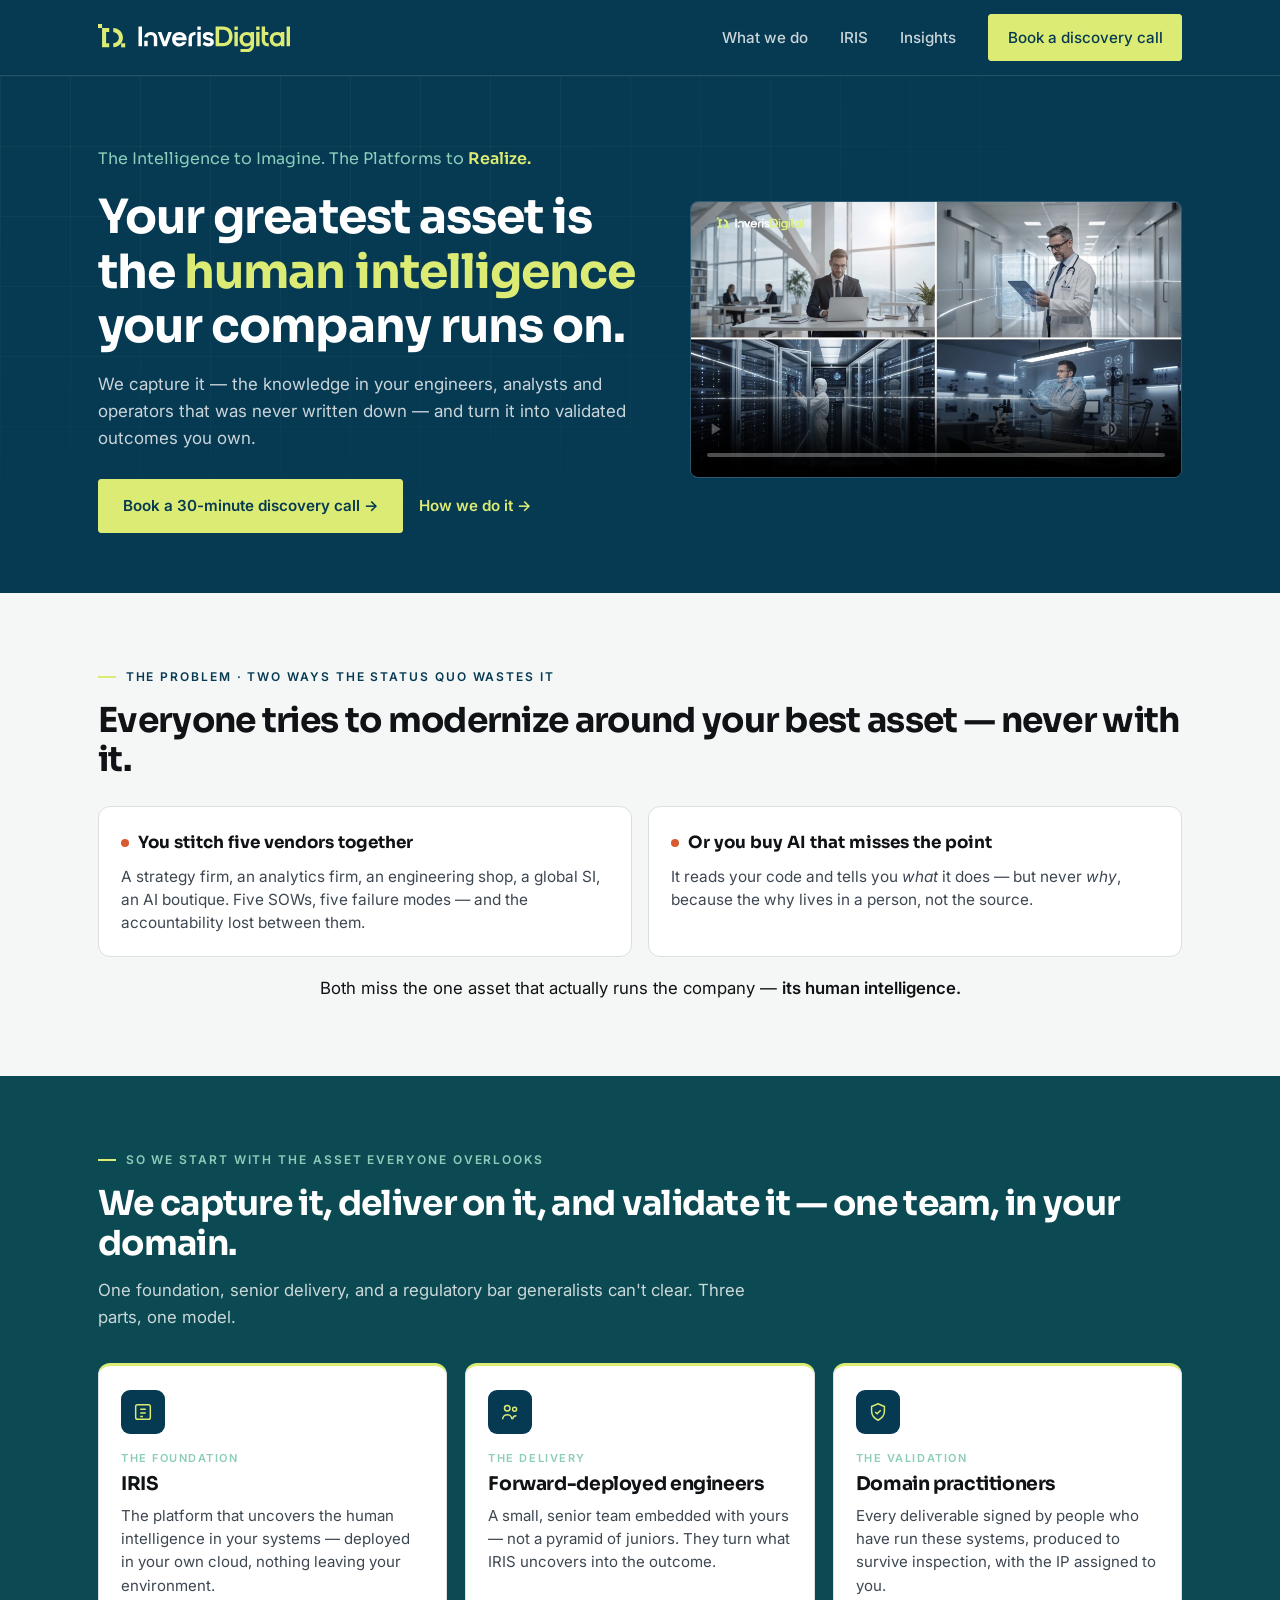
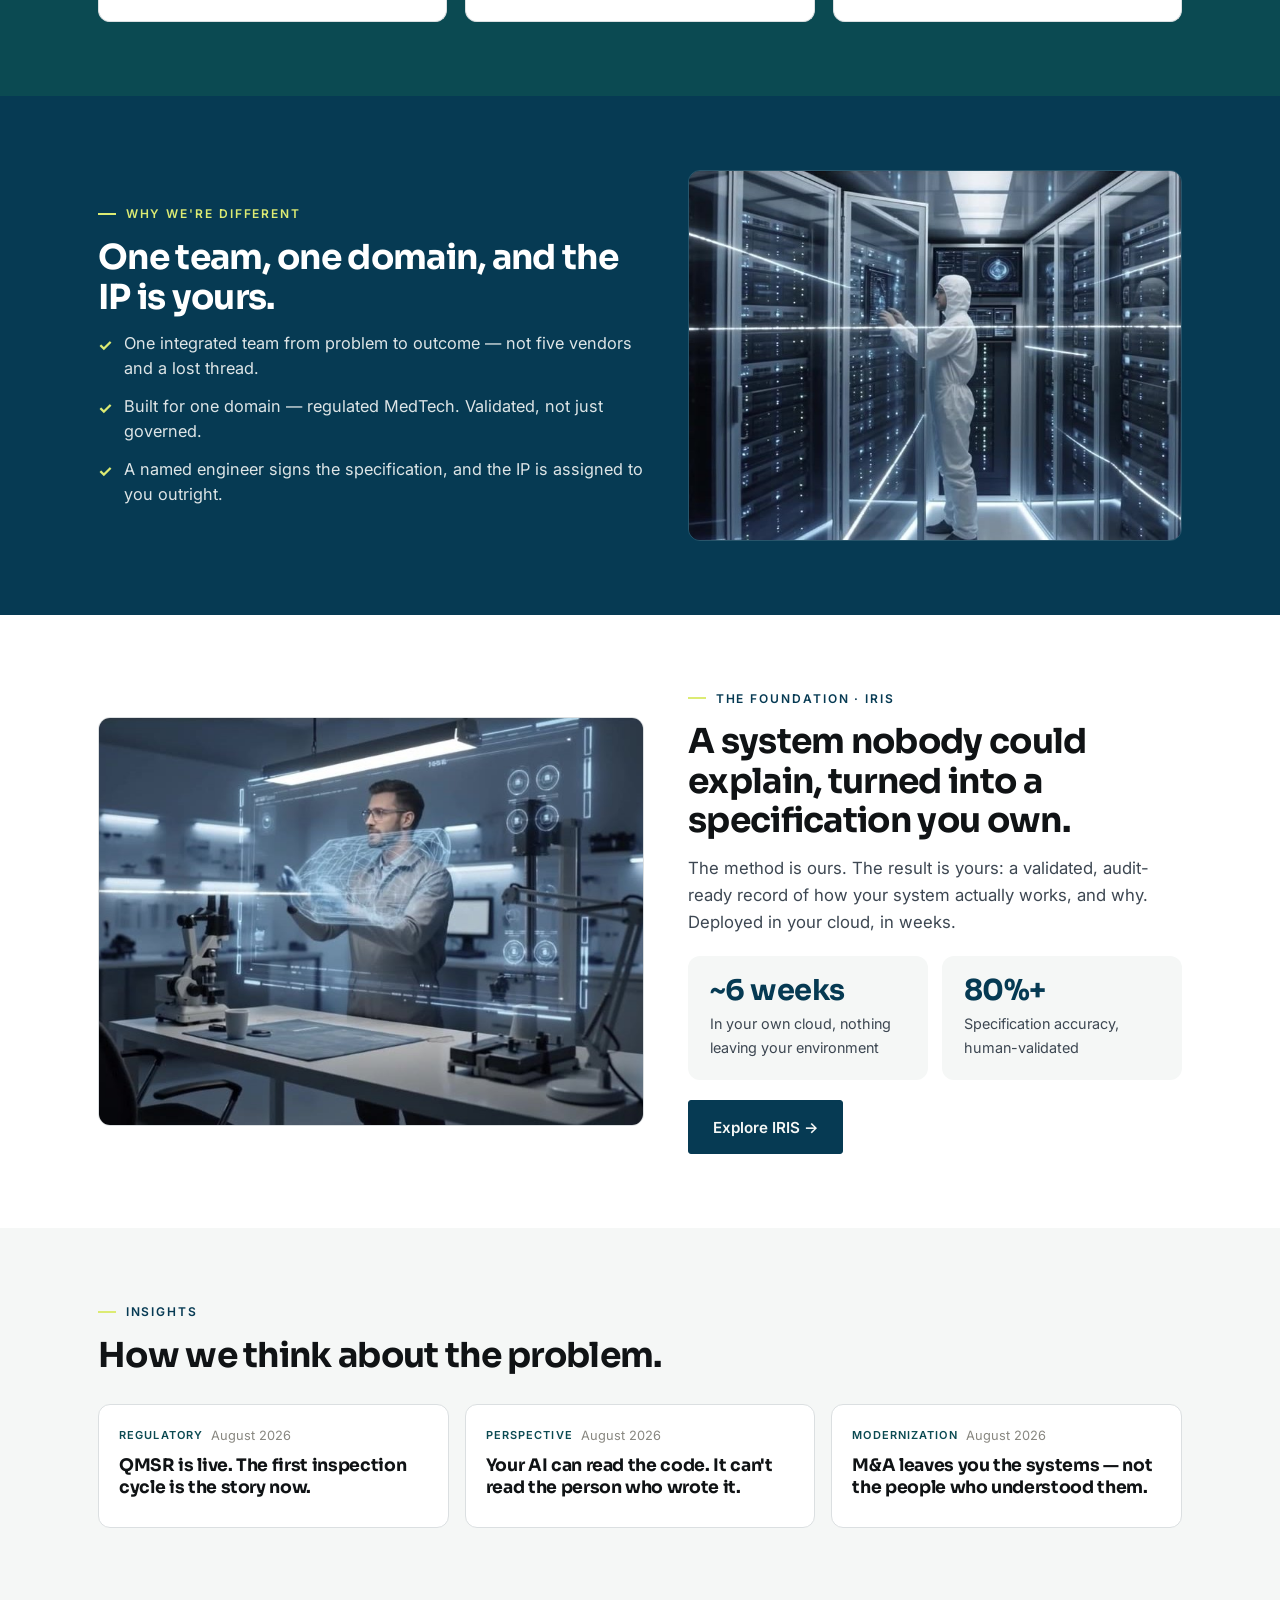
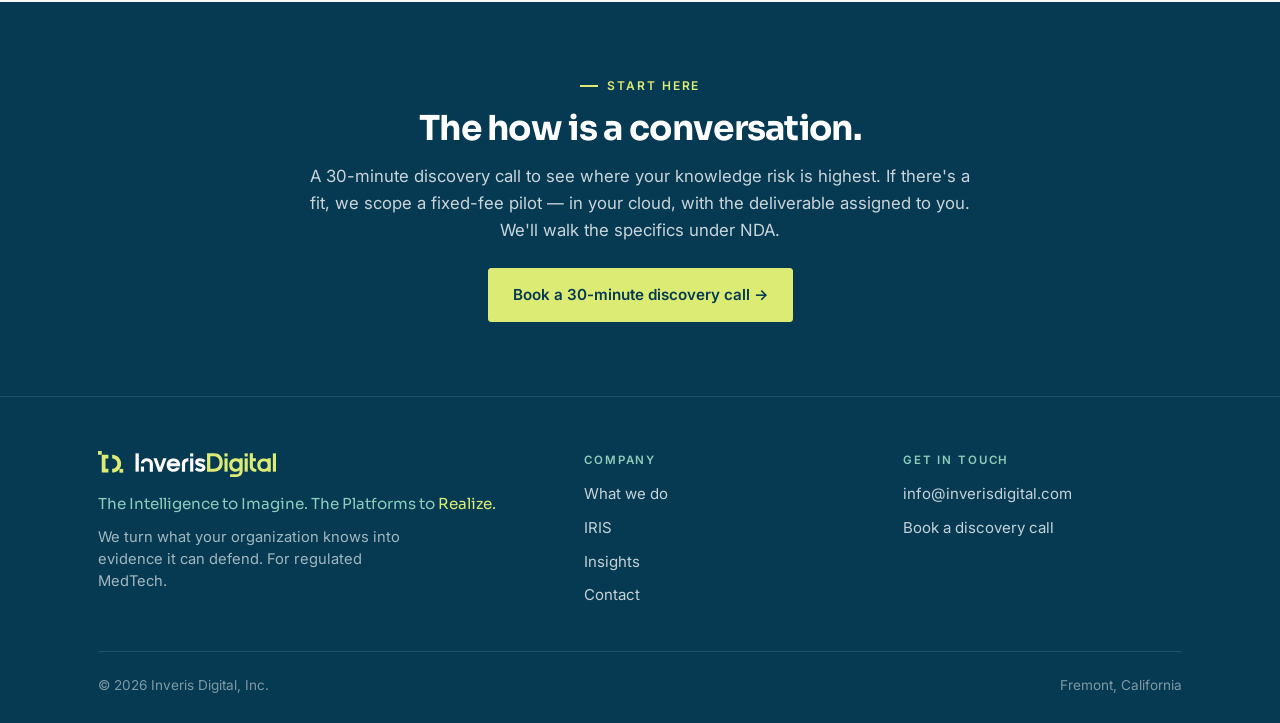
==== commit ef50d47c: "Mobile: add hamburger nav menu; fix iOS input zoom - Mobile nav was display:none with no replacement" ====
--- a/index.html
+++ b/index.html
@@ -26,7 +26,8 @@
 <header class="nav">
   <div class="nav__in container">
     <a href="index.html" aria-label="Inveris Digital — home"><img class="nav__logo" src="logo-white.svg" alt="Inveris Digital"></a>
-    <nav class="nav__links">
+    <input type="checkbox" id="nvt" class="nav__toggle" aria-hidden="true"><label for="nvt" class="nav__burger" aria-label="Open menu"><span></span><span></span><span></span></label>
+      <nav class="nav__links">
       <a href="offering.html">What we do</a>
       <a href="iris.html">IRIS</a>
       <a href="insights.html">Insights</a>
--- a/inveris.css
+++ b/inveris.css
@@ -44,7 +44,19 @@
 .nav__links a.active{color:#fff}
 .nav__cta{padding:.6rem 1.15rem;font-size:.9rem}
 .nav__links a.nav__cta,.nav__links a.nav__cta:hover{color:var(--ocean)}
-@media(max-width:820px){.nav__links a:not(.nav__cta){display:none}}
+.nav__toggle{display:none}
+.nav__burger{display:none;flex-direction:column;justify-content:center;gap:5px;width:34px;height:34px;cursor:pointer}
+.nav__burger span{display:block;width:22px;height:2px;background:#fff;border-radius:2px;transition:transform .2s var(--ease),opacity .2s var(--ease)}
+@media(max-width:820px){
+  .nav__burger{display:flex}
+  .nav__links{position:fixed;top:var(--nav-h);left:0;right:0;background:var(--ocean);border-bottom:1px solid rgba(245,247,246,.12);flex-direction:column;align-items:stretch;gap:0;padding:6px 28px 18px;transform:translateY(-10px);opacity:0;pointer-events:none;transition:opacity .2s var(--ease),transform .2s var(--ease)}
+  .nav__links a{padding:14px 0;font-size:1rem;border-bottom:1px solid rgba(245,247,246,.08)}
+  .nav__links a.nav__cta{margin-top:12px;justify-content:center;border-bottom:none;padding:.75rem 1.15rem}
+  .nav__toggle:checked ~ .nav__links{transform:translateY(0);opacity:1;pointer-events:auto}
+  .nav__toggle:checked ~ .nav__burger span:nth-child(1){transform:translateY(7px) rotate(45deg)}
+  .nav__toggle:checked ~ .nav__burger span:nth-child(2){opacity:0}
+  .nav__toggle:checked ~ .nav__burger span:nth-child(3){transform:translateY(-7px) rotate(-45deg)}
+}
 main{padding-top:var(--nav-h)}
 
 /* page hero (interior pages) */
@@ -167,7 +179,7 @@
 .form{background:#fff;border:1px solid var(--mist);border-radius:12px;padding:24px}
 .form label{display:block;margin-bottom:14px}
 .form label span{display:block;font-size:.78rem;font-weight:600;letter-spacing:.08em;text-transform:uppercase;color:var(--slate);margin-bottom:6px}
-.form input,.form select,.form textarea{width:100%;background:var(--cloud);border:1px solid var(--mist);border-radius:4px;padding:.7rem .85rem;font-family:var(--f-body);font-size:.96rem;color:var(--carbon)}
+.form input,.form select,.form textarea{width:100%;background:var(--cloud);border:1px solid var(--mist);border-radius:4px;padding:.7rem .85rem;font-family:var(--f-body);font-size:16px;color:var(--carbon)}
 .form input:focus,.form select:focus,.form textarea:focus{outline:2px solid rgba(6,58,83,.18);border-color:var(--ocean)}
 .form textarea{resize:vertical;min-height:110px;line-height:1.5}
 .form .row{display:grid;grid-template-columns:1fr 1fr;gap:14px}
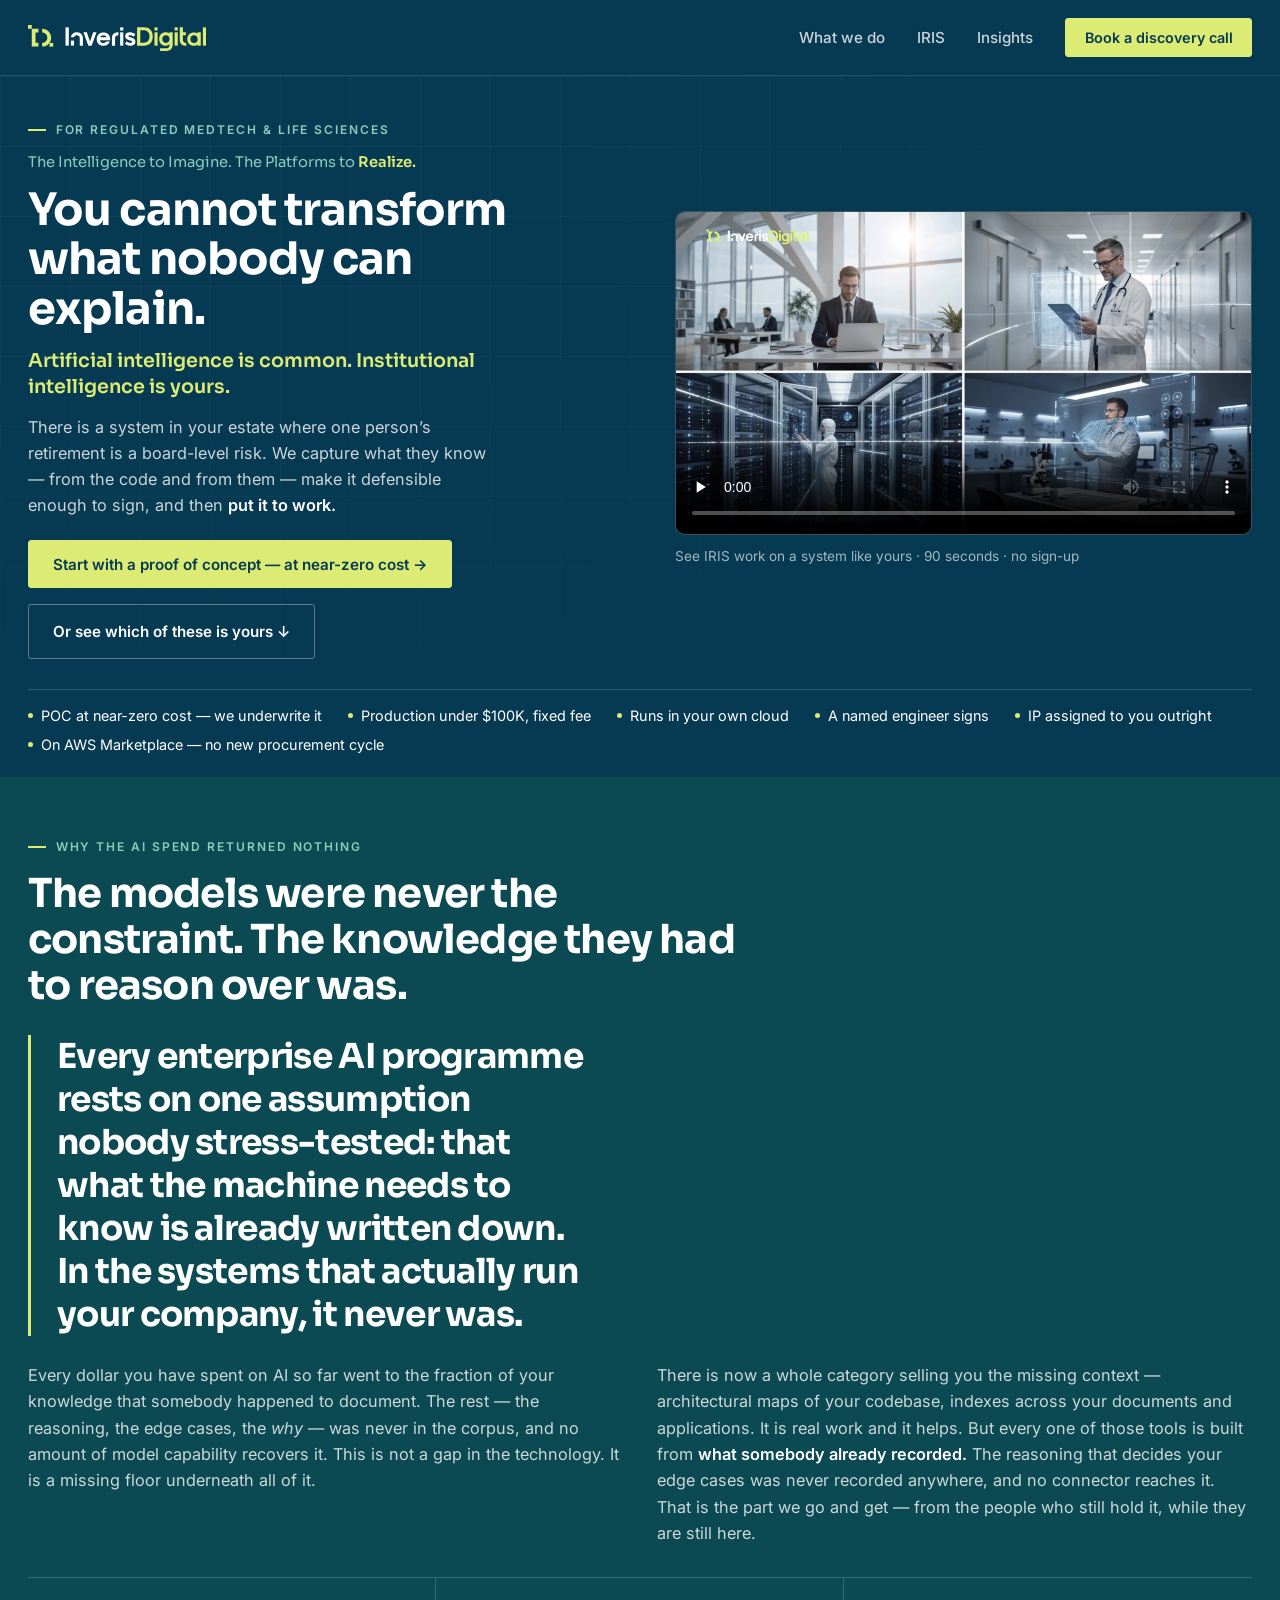
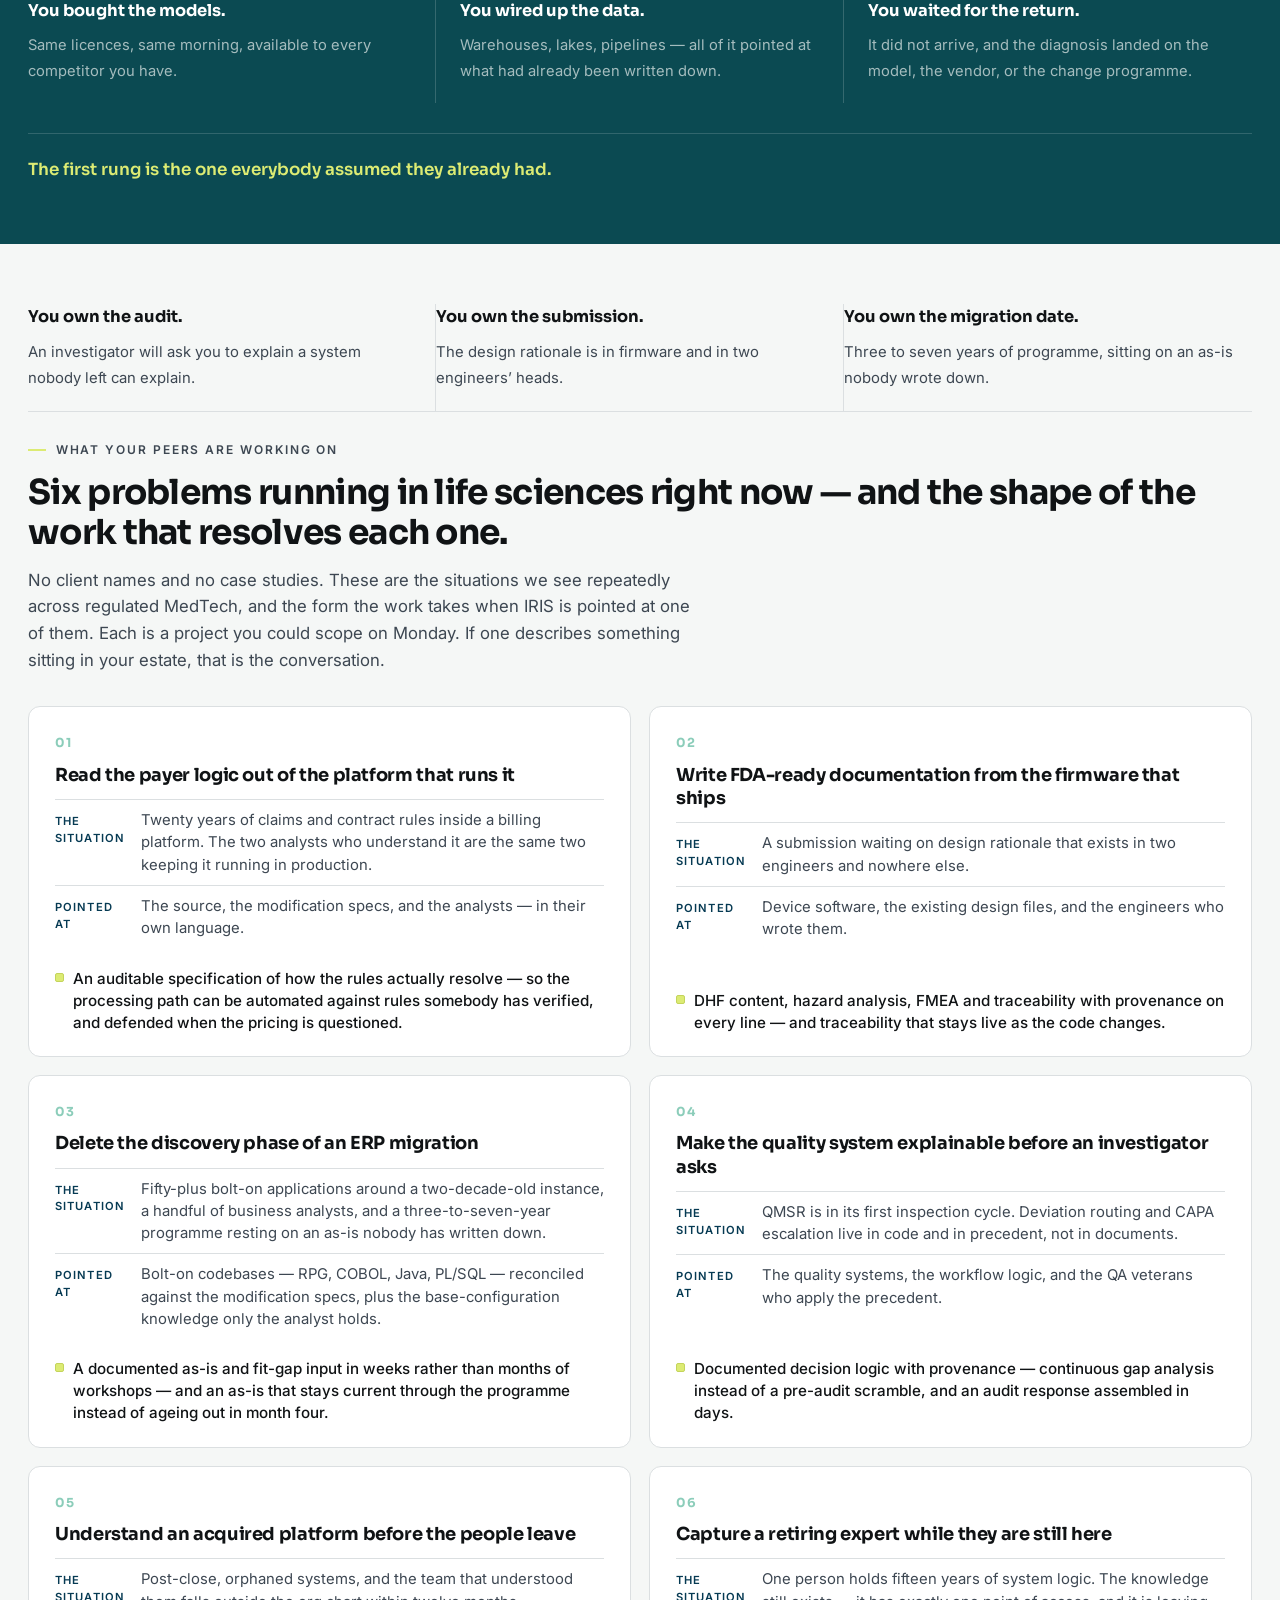
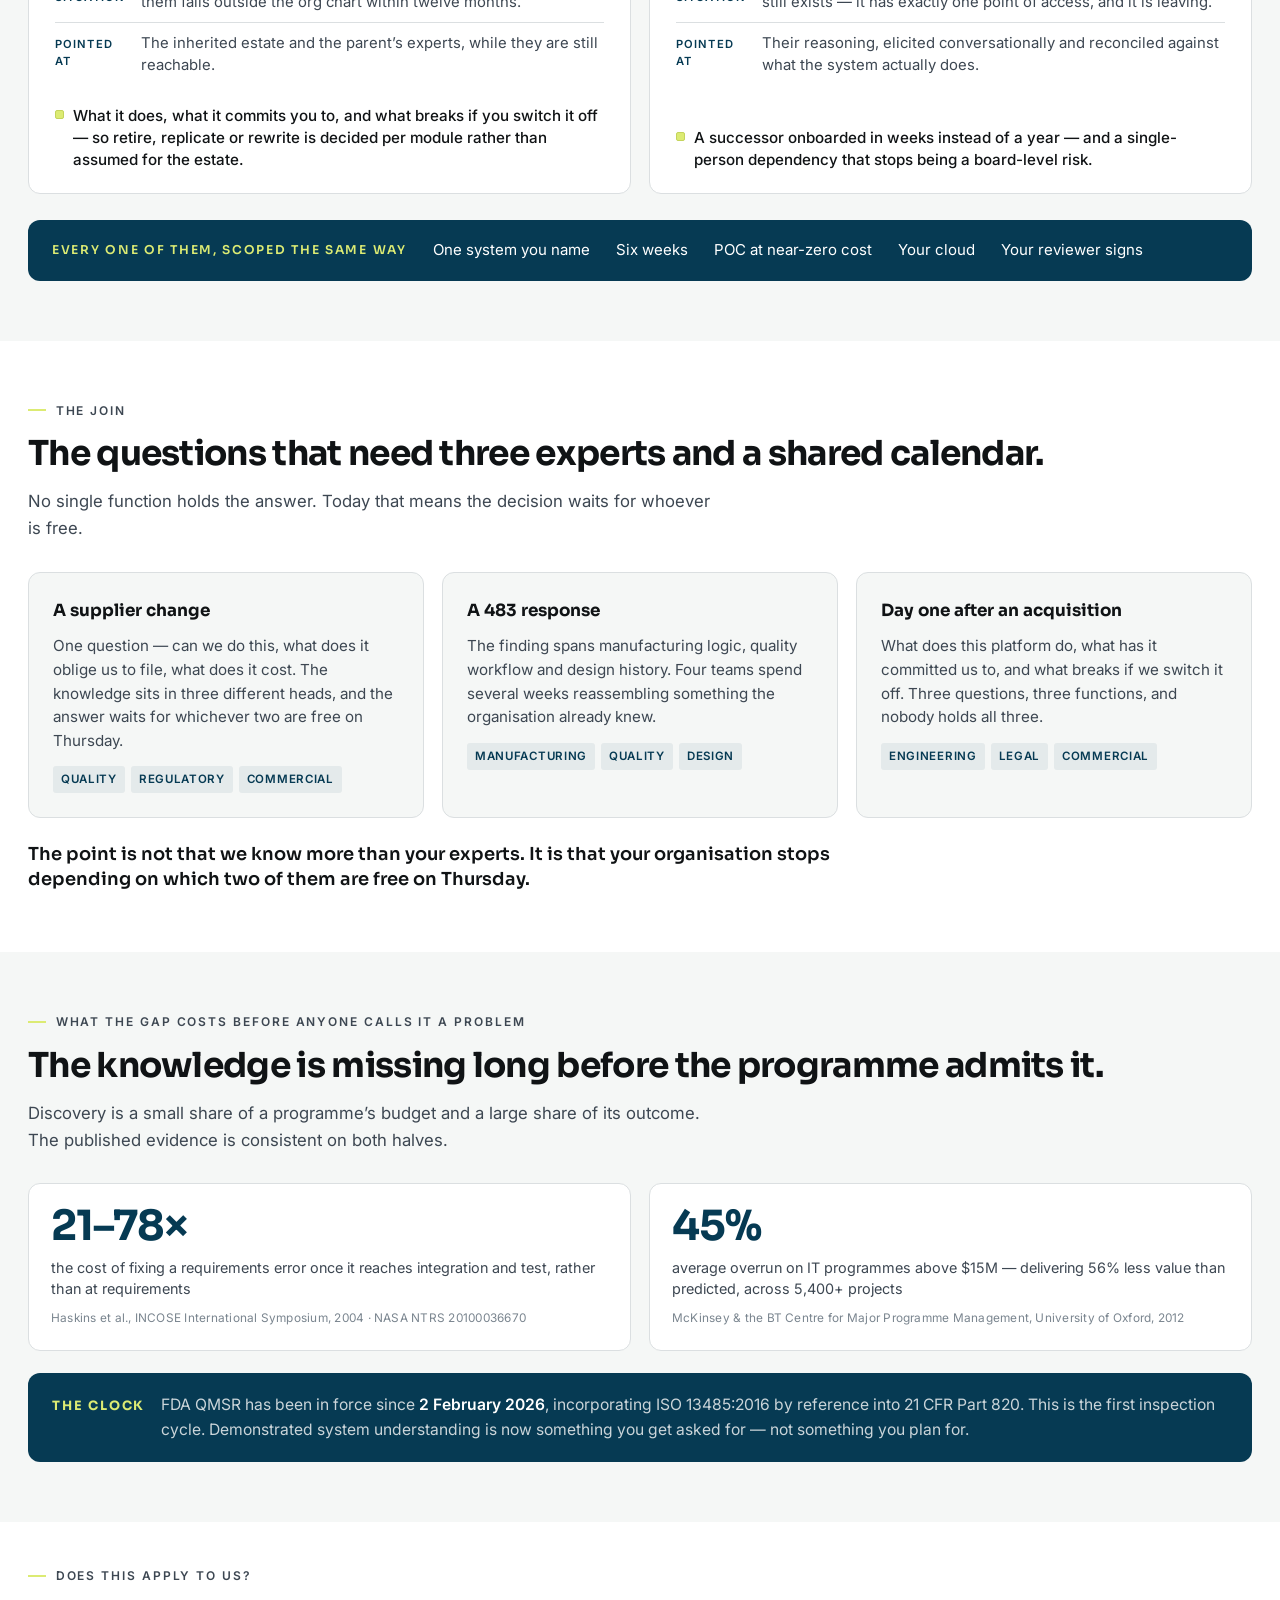
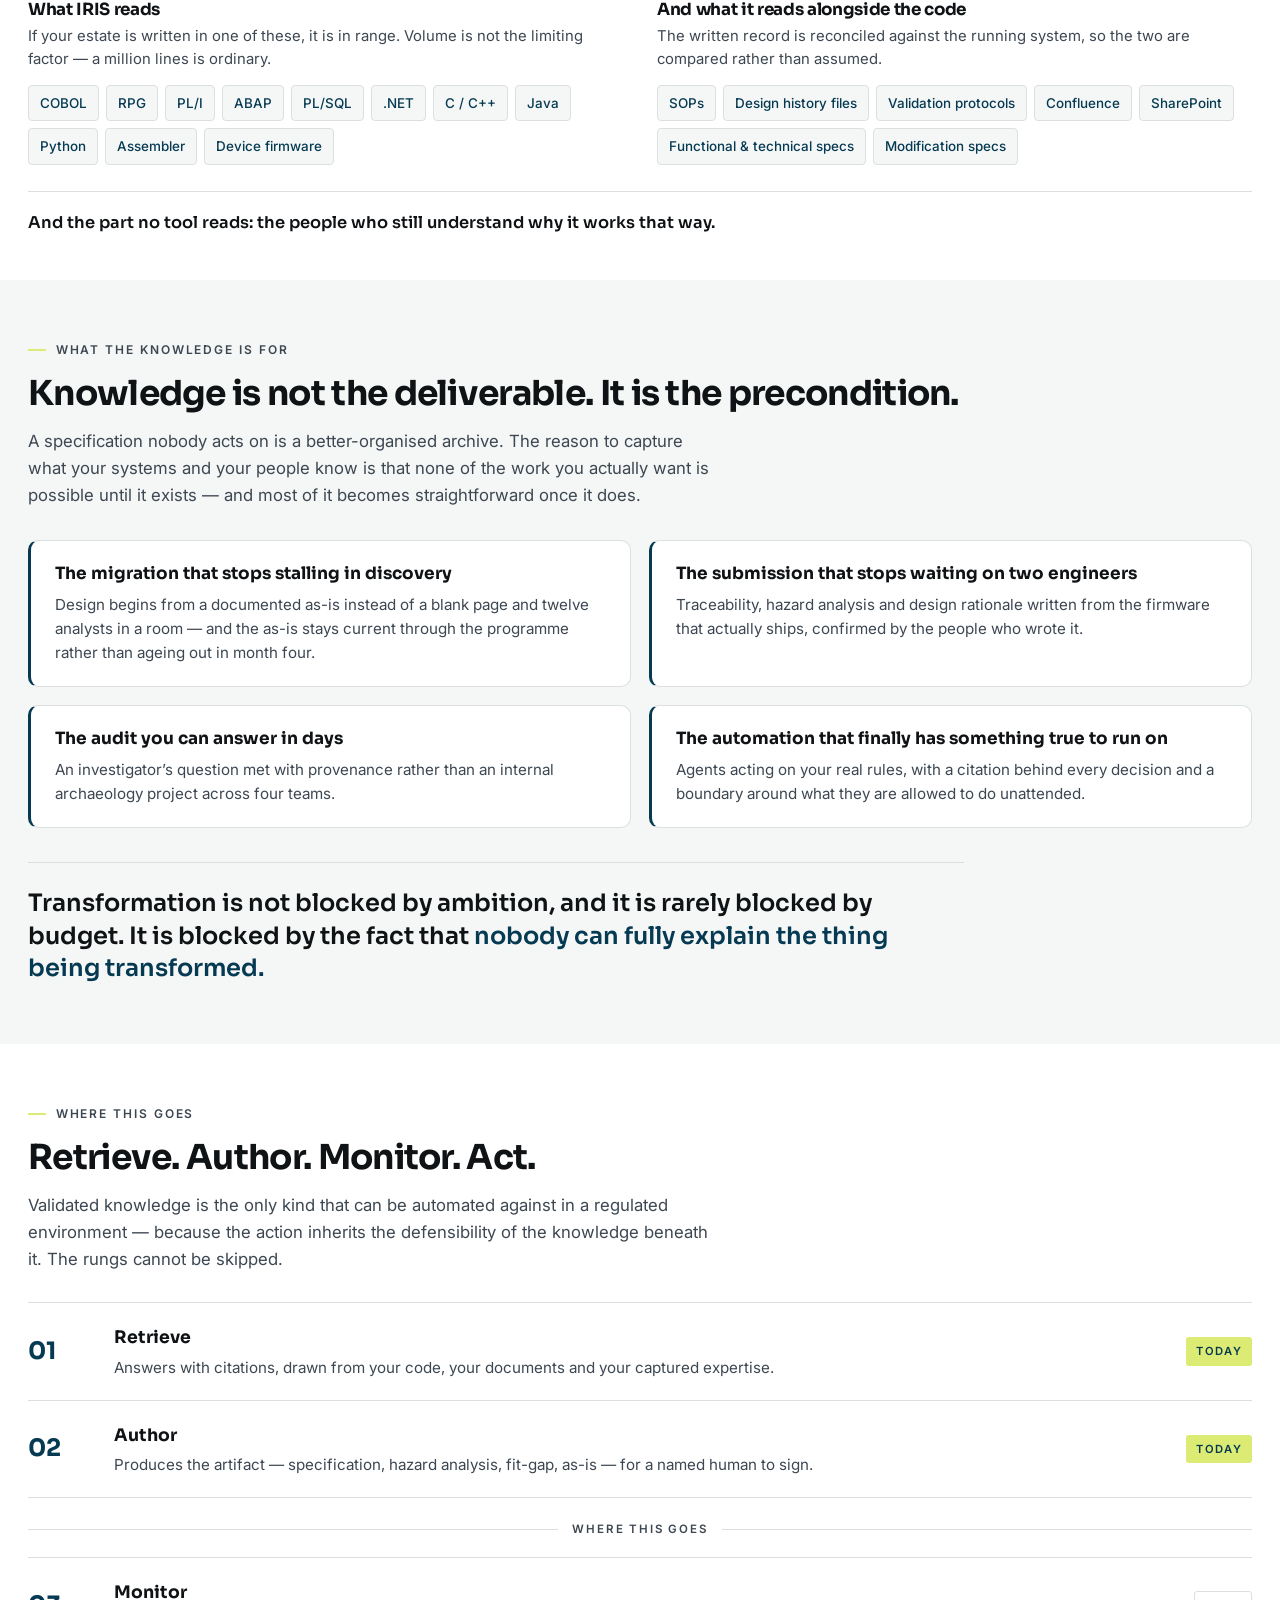
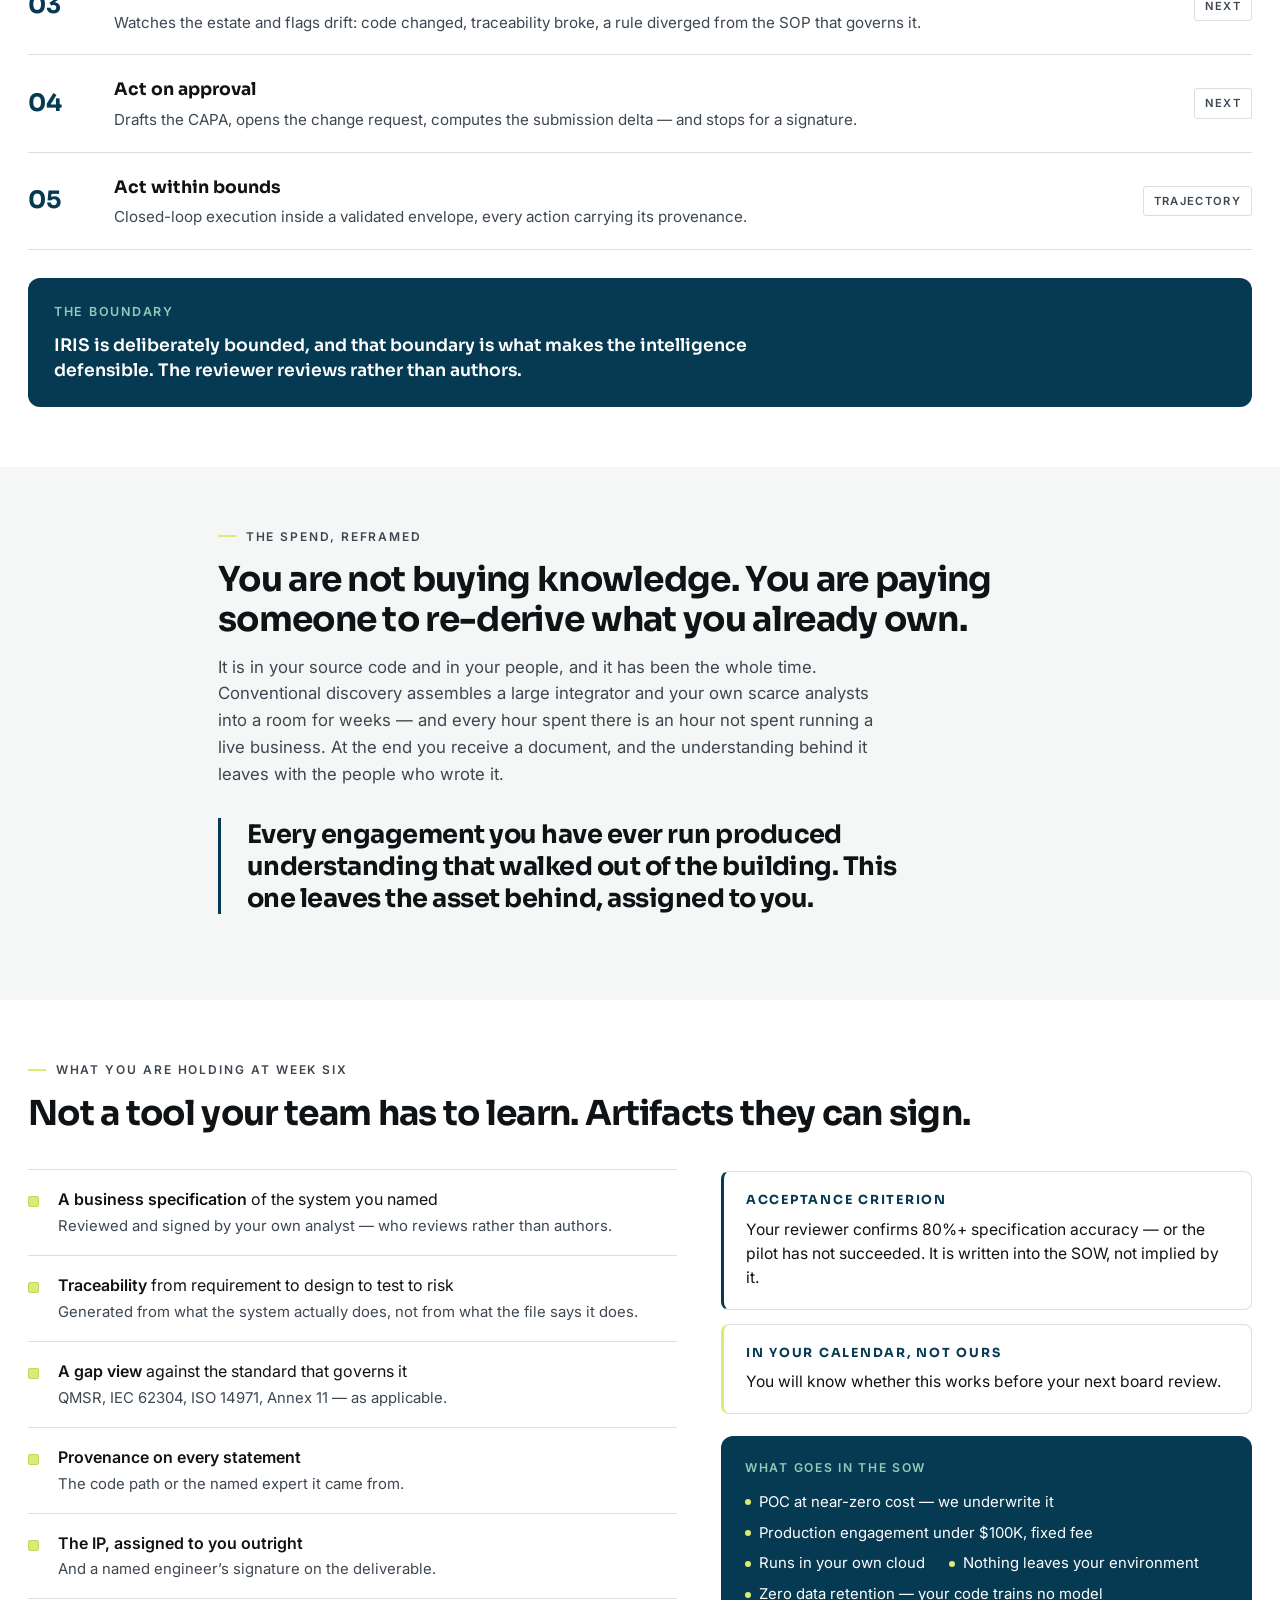
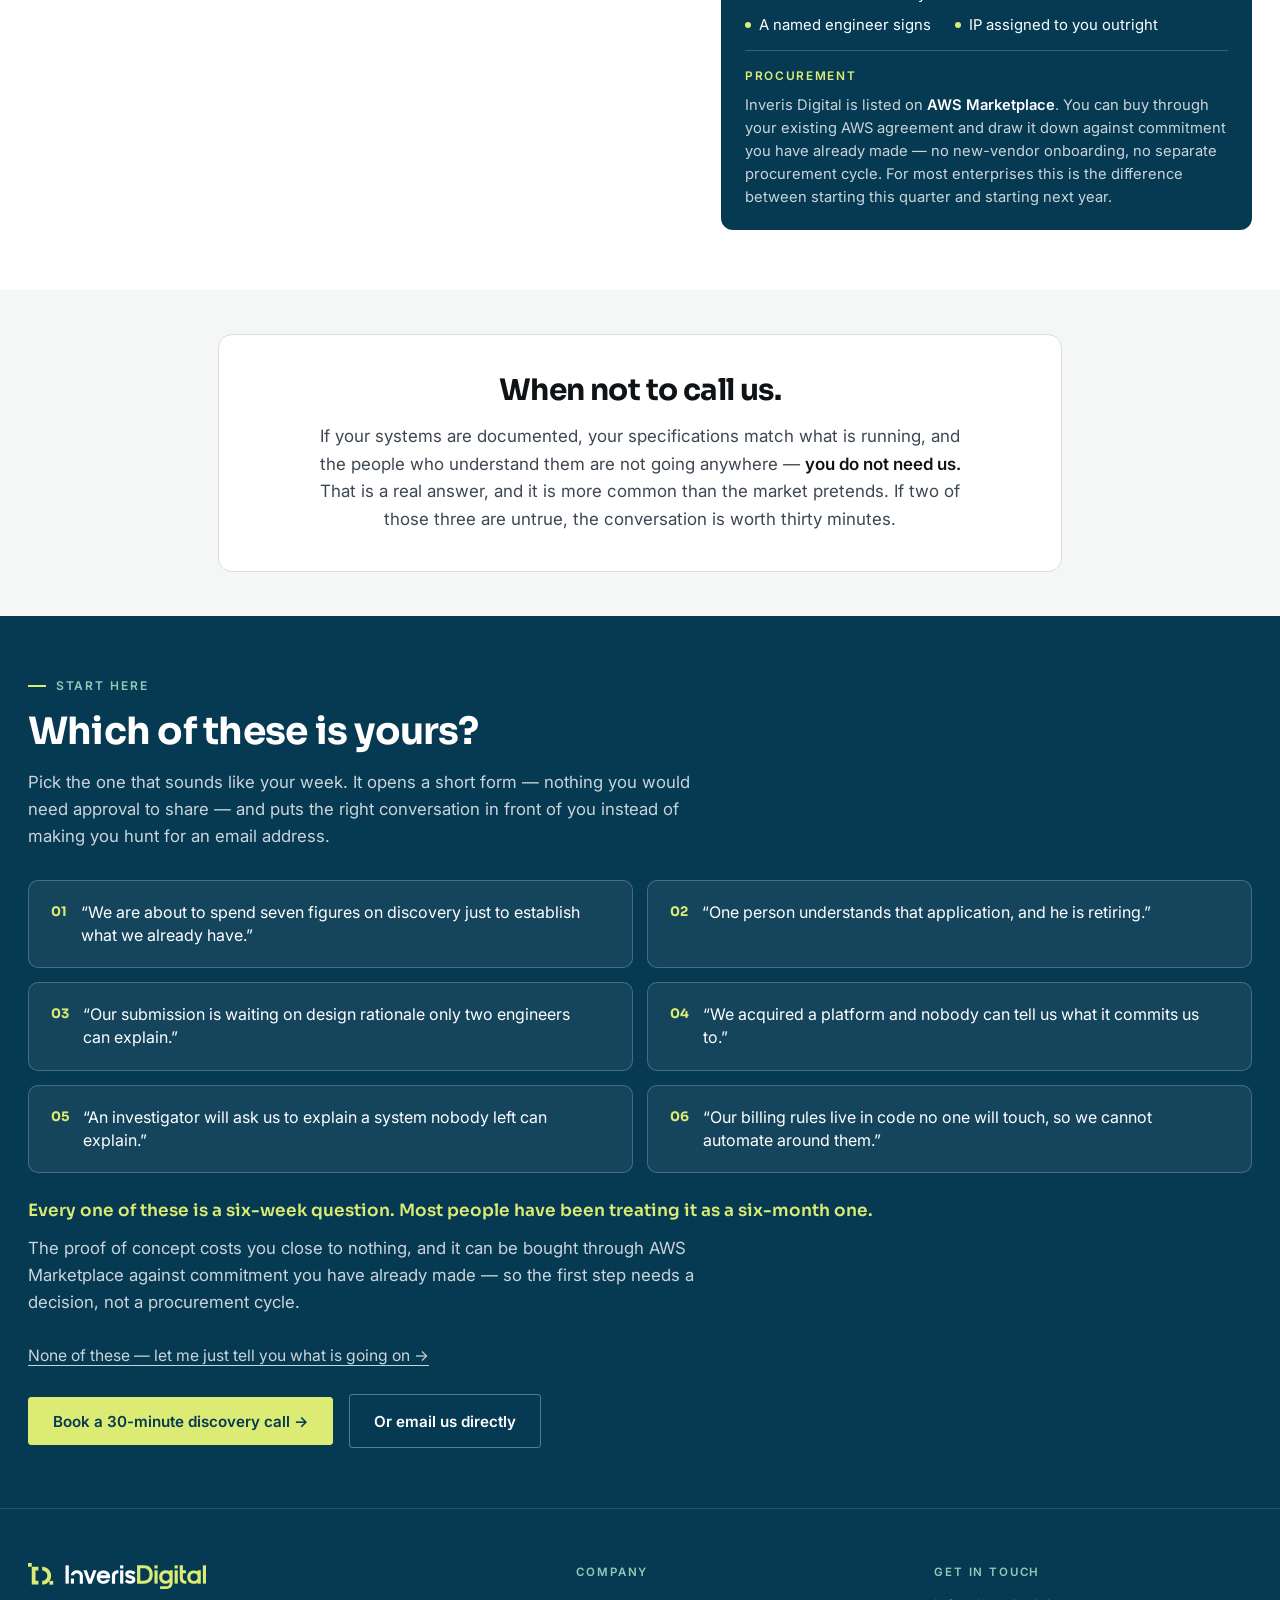
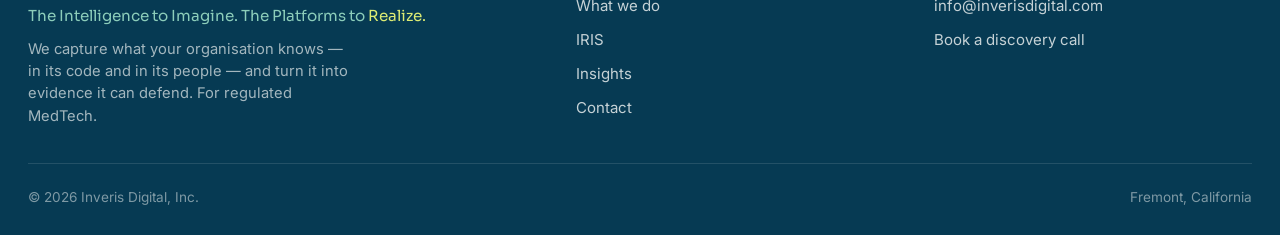
==== commit fcc15e64: "Site v9: institutional intelligence positioning, scenario capture, near-zero POC offer" ====
--- a/index.html
+++ b/index.html
@@ -3,15 +3,16 @@
 <head>
 <meta charset="utf-8" />
 <meta name="viewport" content="width=device-width, initial-scale=1" />
-<title>Inveris Digital — Turn what your organization knows into evidence it can defend</title>
-<meta name="description" content="Inveris Digital captures the human intelligence your critical systems run on — and turns it into validated evidence you own. For regulated MedTech." />
+<title>Inveris Digital — You cannot transform what nobody can explain</title>
+<meta name="description" content="We capture the institutional intelligence your critical systems run on — from the code and from the people who hold it — and turn it into evidence you can defend. For regulated MedTech." />
 <meta name="author" content="Inveris Digital, Inc." />
 <meta name="theme-color" content="#063A53" />
 <meta name="robots" content="index, follow, max-image-preview:large" />
 <link rel="canonical" href="https://inverisdigital.com/" />
 <meta property="og:type" content="website" />
 <meta property="og:site_name" content="Inveris Digital" />
-<meta property="og:title" content="Inveris Digital — Turn what your organization knows into evidence it can defend" />
+<meta property="og:title" content="Inveris Digital — You cannot transform what nobody can explain" />
+<meta property="og:description" content="We capture the institutional intelligence your critical systems run on — from the code and from the people who hold it — and turn it into evidence you can defend. For regulated MedTech." />
 <meta property="og:url" content="https://inverisdigital.com/" />
 <meta property="og:image" content="https://inverisdigital.com/og-image-v2.png" />
 <meta name="twitter:card" content="summary_large_image" />
@@ -22,114 +23,360 @@
 <link rel="stylesheet" href="inveris.css">
 </head>
 <body>
-
 <header class="nav">
   <div class="nav__in container">
-    <a href="index.html" aria-label="Inveris Digital — home"><img class="nav__logo" src="logo-white.svg" alt="Inveris Digital"></a>
+    <a href="index.html" aria-label="Inveris Digital — home"><img class="logo" src="logo-white.svg" alt="Inveris Digital"></a>
     <input type="checkbox" id="nvt" class="nav__toggle" aria-hidden="true"><label for="nvt" class="nav__burger" aria-label="Open menu"><span></span><span></span><span></span></label>
-      <nav class="nav__links">
+    <nav class="nav__links">
       <a href="offering.html">What we do</a>
       <a href="iris.html">IRIS</a>
       <a href="insights.html">Insights</a>
-      <a href="contact.html" class="btn btn-lime nav__cta">Book a discovery call</a>
+      <button class="btn btn-lime nav__cta" type="button" data-sc="">Book a discovery call</button>
     </nav>
   </div>
 </header>
 
 <main>
+  <!-- 1 · HERO -->
   <section class="hero">
-    <div class="container hero__grid">
-      <div>
-        <div class="hero__tag">The Intelligence to Imagine. The Platforms to <span class="em-lime">Realize.</span></div>
-        <h1>Your greatest asset is the <span class="em-lime">human intelligence</span> your company runs on.</h1>
-        <p class="hero__sub">We capture it — the knowledge in your engineers, analysts and operators that was never written down — and turn it into validated outcomes you own.</p>
-        <div class="hero__cta">
-          <a href="contact.html" class="btn btn-lime">Book a 30-minute discovery call →</a>
-          <a href="offering.html" class="link-arrow">How we do it →</a>
-        </div>
-      </div>
-      <div class="hero__video">
-        <video controls preload="metadata" playsinline poster="iris-teaser-poster.jpg">
-          <source src="iris-teaser-web-720p.mp4" type="video/mp4">
-        </video>
-      </div>
-    </div>
-  </section>
-
+    <div class="container hero__in">
+      <div class="hero__grid">
+        <div>
+          <div class="kicker" style="color:var(--glass);margin-bottom:10px">For regulated MedTech &amp; life sciences</div>
+          <div class="hero__sig">The Intelligence to Imagine. The Platforms to <span class="em-lime">Realize.</span></div>
+          <h1>You cannot transform what nobody can explain.</h1>
+          <p class="hero__deck">Artificial intelligence is common. Institutional intelligence is yours.</p>
+          <p class="hero__sub">There is a system in your estate where one person&rsquo;s retirement is a board-level risk. We capture what they know &mdash; from the code and from them &mdash; make it defensible enough to sign, and then <b>put it to work.</b></p>
+          <div class="hero__cta">
+            <button class="btn btn-lime" type="button" data-sc="">Start with a proof of concept &mdash; at near-zero cost &rarr;</button>
+            <a href="#start" class="btn btn-ghost">Or see which of these is yours &darr;</a>
+          </div>
+        </div>
+        <div class="hero__vid">
+          <div class="hero__vid-f">
+            <video controls preload="none" poster="iris-teaser-poster.jpg">
+              <source src="iris-teaser-web-720p.mp4" type="video/mp4">
+            </video>
+          </div>
+          <div class="hero__vid-c">See IRIS work on a system like yours &middot; 90 seconds &middot; no sign-up</div>
+        </div>
+      </div>
+      <div class="hero__proof">
+        <span>POC at near-zero cost &mdash; we underwrite it</span>
+        <span>Production under $100K, fixed fee</span>
+        <span>Runs in your own cloud</span>
+        <span>A named engineer signs</span>
+        <span>IP assigned to you outright</span>
+        <span>On AWS Marketplace &mdash; no new procurement cycle</span>
+      </div>
+    </div>
+  </section>
+
+  <!-- 2 · THE REFRAME -->
+  <section class="section s-teal quote">
+    <div class="container">
+      <div class="kicker">Why the AI spend returned nothing</div>
+      <h2>The models were never the constraint. The knowledge they had to reason over was.</h2>
+      <p class="pull">Every enterprise AI programme rests on one assumption nobody stress-tested: that what the machine needs to know is already written down. In the systems that actually run your company, it never was.</p>
+      <div class="quote__body">
+        <p>Every dollar you have spent on AI so far went to the fraction of your knowledge that somebody happened to document. The rest &mdash; the reasoning, the edge cases, the <em>why</em> &mdash; was never in the corpus, and no amount of model capability recovers it. This is not a gap in the technology. It is a missing floor underneath all of it.</p>
+        <p>There is now a whole category selling you the missing context &mdash; architectural maps of your codebase, indexes across your documents and applications. It is real work and it helps. But every one of those tools is built from <b>what somebody already recorded.</b> The reasoning that decides your edge cases was never recorded anywhere, and no connector reaches it. That is the part we go and get &mdash; from the people who still hold it, while they are still here.</p>
+      </div>
+      <div class="seq">
+        <div class="seq__i"><b>You bought the models.</b><span>Same licences, same morning, available to every competitor you have.</span></div>
+        <div class="seq__i"><b>You wired up the data.</b><span>Warehouses, lakes, pipelines &mdash; all of it pointed at what had already been written down.</span></div>
+        <div class="seq__i"><b>You waited for the return.</b><span>It did not arrive, and the diagnosis landed on the model, the vendor, or the change programme.</span></div>
+      </div>
+      <div class="quote__last">The first rung is the one everybody assumed they already had.</div>
+    </div>
+  </section>
+
+  <!-- 3 · HOW THE WORK LANDS -->
   <section class="section s-cloud">
     <div class="container">
-      <div class="kicker em-ocean">The problem · two ways the status quo wastes it</div>
-      <h2 class="h2">Everyone tries to modernize around your best asset — never with it.</h2>
-      <div class="prob">
-        <div class="prob__card"><h4><span class="dot"></span>You stitch five vendors together</h4><p>A strategy firm, an analytics firm, an engineering shop, a global SI, an AI boutique. Five SOWs, five failure modes — and the accountability lost between them.</p></div>
-        <div class="prob__card"><h4><span class="dot"></span>Or you buy AI that misses the point</h4><p>It reads your code and tells you <em>what</em> it does — but never <em>why</em>, because the why lives in a person, not the source.</p></div>
-      </div>
-      <p class="prob__join">Both miss the one asset that actually runs the company — <b>its human intelligence.</b></p>
-    </div>
-  </section>
-
-  <section class="section s-teal">
-    <div class="container">
-      <div class="kicker" style="color:var(--glass)">So we start with the asset everyone overlooks</div>
-      <h2 class="h2">We capture it, deliver on it, and validate it — one team, in your domain.</h2>
-      <p class="lead">One foundation, senior delivery, and a regulatory bar generalists can't clear. Three parts, one model.</p>
-      <div class="pillars">
-        <div class="pillar"><div class="pillar__ico"><svg viewBox="0 0 24 24"><rect x="4" y="4" width="16" height="16" rx="2"/><path d="M9 9h6M9 13h6M9 17h3"/></svg></div><div class="pillar__lbl">The foundation</div><h3>IRIS</h3><p>The platform that uncovers the human intelligence in your systems — deployed in your own cloud, nothing leaving your environment.</p></div>
-        <div class="pillar"><div class="pillar__ico"><svg viewBox="0 0 24 24"><circle cx="9" cy="8" r="3"/><path d="M4 20c0-3 2.2-5 5-5s5 2 5 5"/><circle cx="17" cy="9" r="2.2"/><path d="M15 20c0-2.5 1.5-4 4-4"/></svg></div><div class="pillar__lbl">The delivery</div><h3>Forward-deployed engineers</h3><p>A small, senior team embedded with yours — not a pyramid of juniors. They turn what IRIS uncovers into the outcome.</p></div>
-        <div class="pillar"><div class="pillar__ico"><svg viewBox="0 0 24 24"><path d="M12 3l7 3v5c0 4.5-3 8-7 10-4-2-7-5.5-7-10V6z"/><path d="M9 12l2 2 4-4"/></svg></div><div class="pillar__lbl">The validation</div><h3>Domain practitioners</h3><p>Every deliverable signed by people who have run these systems, produced to survive inspection, with the IP assigned to you.</p></div>
-      </div>
-    </div>
-  </section>
-
-  <section class="section s-ocean">
-    <div class="container split">
-      <div>
-        <div class="kicker" style="color:var(--lime)">Why we're different</div>
-        <h2 class="h2">One team, one domain, and the IP is yours.</h2>
-        <div class="diff__list">
-          <div class="diff__item"><span class="tick">✓</span><span>One integrated team from problem to outcome — not five vendors and a lost thread.</span></div>
-          <div class="diff__item"><span class="tick">✓</span><span>Built for one domain — regulated MedTech. Validated, not just governed.</span></div>
-          <div class="diff__item"><span class="tick">✓</span><span>A named engineer signs the specification, and the IP is assigned to you outright.</span></div>
-        </div>
-      </div>
-      <div class="split__img"><img src="iris-scene-datacenter.jpg" alt="Engineer working inside a regulated systems environment" loading="lazy"></div>
-    </div>
-  </section>
-
+      <div class="persona">
+        <div class="persona__i"><b>You own the audit.</b><span>An investigator will ask you to explain a system nobody left can explain.</span></div>
+        <div class="persona__i"><b>You own the submission.</b><span>The design rationale is in firmware and in two engineers&rsquo; heads.</span></div>
+        <div class="persona__i"><b>You own the migration date.</b><span>Three to seven years of programme, sitting on an as-is nobody wrote down.</span></div>
+      </div>
+      <div class="kicker">What your peers are working on</div>
+      <h2 class="h2">Six problems running in life sciences right now &mdash; and the shape of the work that resolves each one.</h2>
+      <p class="lead">No client names and no case studies. These are the situations we see repeatedly across regulated MedTech, and the form the work takes when IRIS is pointed at one of them. Each is a project you could scope on Monday. If one describes something sitting in your estate, that is the conversation.</p>
+      <div class="shapes">
+        <div class="shape">
+          <div class="shape__n">01</div>
+          <h3>Read the payer logic out of the platform that runs it</h3>
+          <div class="shape__row"><i>The situation</i><span>Twenty years of claims and contract rules inside a billing platform. The two analysts who understand it are the same two keeping it running in production.</span></div>
+          <div class="shape__row"><i>Pointed at</i><span>The source, the modification specs, and the analysts &mdash; in their own language.</span></div>
+          <div class="shape__out"><span class="l">An auditable specification of how the rules actually resolve &mdash; so the processing path can be automated against rules somebody has verified, and defended when the pricing is questioned.</span></div>
+        </div>
+        <div class="shape">
+          <div class="shape__n">02</div>
+          <h3>Write FDA-ready documentation from the firmware that ships</h3>
+          <div class="shape__row"><i>The situation</i><span>A submission waiting on design rationale that exists in two engineers and nowhere else.</span></div>
+          <div class="shape__row"><i>Pointed at</i><span>Device software, the existing design files, and the engineers who wrote them.</span></div>
+          <div class="shape__out"><span class="l">DHF content, hazard analysis, FMEA and traceability with provenance on every line &mdash; and traceability that stays live as the code changes.</span></div>
+        </div>
+        <div class="shape">
+          <div class="shape__n">03</div>
+          <h3>Delete the discovery phase of an ERP migration</h3>
+          <div class="shape__row"><i>The situation</i><span>Fifty-plus bolt-on applications around a two-decade-old instance, a handful of business analysts, and a three-to-seven-year programme resting on an as-is nobody has written down.</span></div>
+          <div class="shape__row"><i>Pointed at</i><span>Bolt-on codebases &mdash; RPG, COBOL, Java, PL/SQL &mdash; reconciled against the modification specs, plus the base-configuration knowledge only the analyst holds.</span></div>
+          <div class="shape__out"><span class="l">A documented as-is and fit-gap input in weeks rather than months of workshops &mdash; and an as-is that stays current through the programme instead of ageing out in month four.</span></div>
+        </div>
+        <div class="shape">
+          <div class="shape__n">04</div>
+          <h3>Make the quality system explainable before an investigator asks</h3>
+          <div class="shape__row"><i>The situation</i><span>QMSR is in its first inspection cycle. Deviation routing and CAPA escalation live in code and in precedent, not in documents.</span></div>
+          <div class="shape__row"><i>Pointed at</i><span>The quality systems, the workflow logic, and the QA veterans who apply the precedent.</span></div>
+          <div class="shape__out"><span class="l">Documented decision logic with provenance &mdash; continuous gap analysis instead of a pre-audit scramble, and an audit response assembled in days.</span></div>
+        </div>
+        <div class="shape">
+          <div class="shape__n">05</div>
+          <h3>Understand an acquired platform before the people leave</h3>
+          <div class="shape__row"><i>The situation</i><span>Post-close, orphaned systems, and the team that understood them falls outside the org chart within twelve months.</span></div>
+          <div class="shape__row"><i>Pointed at</i><span>The inherited estate and the parent&rsquo;s experts, while they are still reachable.</span></div>
+          <div class="shape__out"><span class="l">What it does, what it commits you to, and what breaks if you switch it off &mdash; so retire, replicate or rewrite is decided per module rather than assumed for the estate.</span></div>
+        </div>
+        <div class="shape">
+          <div class="shape__n">06</div>
+          <h3>Capture a retiring expert while they are still here</h3>
+          <div class="shape__row"><i>The situation</i><span>One person holds fifteen years of system logic. The knowledge still exists &mdash; it has exactly one point of access, and it is leaving.</span></div>
+          <div class="shape__row"><i>Pointed at</i><span>Their reasoning, elicited conversationally and reconciled against what the system actually does.</span></div>
+          <div class="shape__out"><span class="l">A successor onboarded in weeks instead of a year &mdash; and a single-person dependency that stops being a board-level risk.</span></div>
+        </div>
+      </div>
+      <div class="scope">
+        <b>Every one of them, scoped the same way</b>
+        <span>One system you name</span>
+        <span>Six weeks</span>
+        <span>POC at near-zero cost</span>
+        <span>Your cloud</span>
+        <span>Your reviewer signs</span>
+      </div>
+    </div>
+  </section>
+
+  <!-- 4 · THE JOIN -->
   <section class="section s-white">
-    <div class="container split split--rev">
-      <div>
-        <div class="kicker em-ocean">The foundation · IRIS</div>
-        <h2 class="h2" style="color:var(--carbon)">A system nobody could explain, turned into a specification you own.</h2>
-        <p class="lead">The method is ours. The result is yours: a validated, audit-ready record of how your system actually works, and why. Deployed in your cloud, in weeks.</p>
-        <div class="metrics">
-          <div class="metric"><div class="metric__n">~6 weeks</div><div class="metric__l">In your own cloud, nothing leaving your environment</div></div>
-          <div class="metric"><div class="metric__n">80%+</div><div class="metric__l">Specification accuracy, human-validated</div></div>
-        </div>
-        <div style="margin-top:20px"><a href="iris.html" class="btn btn-ocean">Explore IRIS →</a></div>
-      </div>
-      <div class="split__img" style="border-color:var(--mist)"><img src="iris-scene-lab.jpg" alt="Device engineer reviewing a system in a MedTech lab" loading="lazy"></div>
-    </div>
-  </section>
-
+    <div class="container">
+      <div class="kicker">The join</div>
+      <h2 class="h2">The questions that need three experts and a shared calendar.</h2>
+      <p class="lead">No single function holds the answer. Today that means the decision waits for whoever is free.</p>
+      <div class="join">
+        <div class="join__i">
+          <h4>A supplier change</h4>
+          <p>One question &mdash; can we do this, what does it oblige us to file, what does it cost. The knowledge sits in three different heads, and the answer waits for whichever two are free on Thursday.</p>
+          <div class="fns"><i>Quality</i><i>Regulatory</i><i>Commercial</i></div>
+        </div>
+        <div class="join__i">
+          <h4>A 483 response</h4>
+          <p>The finding spans manufacturing logic, quality workflow and design history. Four teams spend several weeks reassembling something the organisation already knew.</p>
+          <div class="fns"><i>Manufacturing</i><i>Quality</i><i>Design</i></div>
+        </div>
+        <div class="join__i">
+          <h4>Day one after an acquisition</h4>
+          <p>What does this platform do, what has it committed us to, and what breaks if we switch it off. Three questions, three functions, and nobody holds all three.</p>
+          <div class="fns"><i>Engineering</i><i>Legal</i><i>Commercial</i></div>
+        </div>
+      </div>
+      <p class="join__note">The point is not that we know more than your experts. It is that your organisation stops depending on which two of them are free on Thursday.</p>
+    </div>
+  </section>
+
+  <!-- 5 · THE COST -->
   <section class="section s-cloud">
     <div class="container">
-      <div class="kicker em-ocean">Insights</div>
-      <h2 class="h2">How we think about the problem.</h2>
-      <div class="ins">
-        <a href="insights.html" class="ins-card"><div class="ins-meta"><span class="ins-tag">Regulatory</span><span class="ins-date">August 2026</span></div><h3>QMSR is live. The first inspection cycle is the story now.</h3></a>
-        <a href="insights.html" class="ins-card"><div class="ins-meta"><span class="ins-tag">Perspective</span><span class="ins-date">August 2026</span></div><h3>Your AI can read the code. It can't read the person who wrote it.</h3></a>
-        <a href="insights.html" class="ins-card"><div class="ins-meta"><span class="ins-tag">Modernization</span><span class="ins-date">August 2026</span></div><h3>M&amp;A leaves you the systems — not the people who understood them.</h3></a>
-      </div>
-    </div>
-  </section>
-
-  <section class="section s-ocean ctaband">
-    <div class="container">
-      <div class="kicker" style="color:var(--lime)">Start here</div>
-      <h2 class="h2">The how is a conversation.</h2>
-      <p class="lead">A 30-minute discovery call to see where your knowledge risk is highest. If there's a fit, we scope a fixed-fee pilot — in your cloud, with the deliverable assigned to you. We'll walk the specifics under NDA.</p>
-      <a href="contact.html" class="btn btn-lime">Book a 30-minute discovery call →</a>
+      <div class="kicker">What the gap costs before anyone calls it a problem</div>
+      <h2 class="h2">The knowledge is missing long before the programme admits it.</h2>
+      <p class="lead">Discovery is a small share of a programme&rsquo;s budget and a large share of its outcome. The published evidence is consistent on both halves.</p>
+      <div class="figs">
+        <div class="fig"><div class="fig__n">21&ndash;78&times;</div><div class="fig__l">the cost of fixing a requirements error once it reaches integration and test, rather than at requirements</div><div class="fig__s">Haskins et al., INCOSE International Symposium, 2004 &middot; NASA NTRS 20100036670</div></div>
+        <div class="fig"><div class="fig__n">45%</div><div class="fig__l">average overrun on IT programmes above $15M &mdash; delivering 56% less value than predicted, across 5,400+ projects</div><div class="fig__s">McKinsey &amp; the BT Centre for Major Programme Management, University of Oxford, 2012</div></div>
+      </div>
+      <div class="clock">
+        <div class="clock__d">The clock</div>
+        <p>FDA QMSR has been in force since <b>2 February 2026</b>, incorporating ISO 13485:2016 by reference into 21 CFR Part 820. This is the first inspection cycle. Demonstrated system understanding is now something you get asked for &mdash; not something you plan for.</p>
+      </div>
+    </div>
+  </section>
+
+  <!-- 6 · WHAT IT READS -->
+  <section class="section section--tight s-white">
+    <div class="container">
+      <div class="kicker">Does this apply to us?</div>
+      <div class="reads">
+        <div>
+          <h3>What IRIS reads</h3>
+          <p>If your estate is written in one of these, it is in range. Volume is not the limiting factor &mdash; a million lines is ordinary.</p>
+          <div class="tags"><b>COBOL</b><b>RPG</b><b>PL/I</b><b>ABAP</b><b>PL/SQL</b><b>.NET</b><b>C / C++</b><b>Java</b><b>Python</b><b>Assembler</b><b>Device firmware</b></div>
+        </div>
+        <div>
+          <h3>And what it reads alongside the code</h3>
+          <p>The written record is reconciled against the running system, so the two are compared rather than assumed.</p>
+          <div class="tags"><b>SOPs</b><b>Design history files</b><b>Validation protocols</b><b>Confluence</b><b>SharePoint</b><b>Functional &amp; technical specs</b><b>Modification specs</b></div>
+        </div>
+      </div>
+      <p class="reads__q">And the part no tool reads: the people who still understand why it works that way.</p>
+    </div>
+  </section>
+
+  <!-- 7 · KNOWLEDGE IS NOT THE DELIVERABLE -->
+  <section class="section s-cloud">
+    <div class="container">
+      <div class="kicker">What the knowledge is for</div>
+      <h2 class="h2">Knowledge is not the deliverable. It is the precondition.</h2>
+      <p class="lead">A specification nobody acts on is a better-organised archive. The reason to capture what your systems and your people know is that none of the work you actually want is possible until it exists &mdash; and most of it becomes straightforward once it does.</p>
+      <div class="unlock">
+        <div class="unlock__i">
+          <h4>The migration that stops stalling in discovery</h4>
+          <p>Design begins from a documented as-is instead of a blank page and twelve analysts in a room &mdash; and the as-is stays current through the programme rather than ageing out in month four.</p>
+        </div>
+        <div class="unlock__i">
+          <h4>The submission that stops waiting on two engineers</h4>
+          <p>Traceability, hazard analysis and design rationale written from the firmware that actually ships, confirmed by the people who wrote it.</p>
+        </div>
+        <div class="unlock__i">
+          <h4>The audit you can answer in days</h4>
+          <p>An investigator&rsquo;s question met with provenance rather than an internal archaeology project across four teams.</p>
+        </div>
+        <div class="unlock__i">
+          <h4>The automation that finally has something true to run on</h4>
+          <p>Agents acting on your real rules, with a citation behind every decision and a boundary around what they are allowed to do unattended.</p>
+        </div>
+      </div>
+      <p class="axiom">Transformation is not blocked by ambition, and it is rarely blocked by budget. It is blocked by the fact that <em>nobody can fully explain the thing being transformed.</em></p>
+    </div>
+  </section>
+
+  <!-- 8 · THE LADDER -->
+  <section class="section s-white">
+    <div class="container">
+      <div class="kicker">Where this goes</div>
+      <h2 class="h2">Retrieve. Author. Monitor. Act.</h2>
+      <p class="lead">Validated knowledge is the only kind that can be automated against in a regulated environment &mdash; because the action inherits the defensibility of the knowledge beneath it. The rungs cannot be skipped.</p>
+      <div class="ladder">
+        <div class="rung">
+          <div class="rung__n">01</div>
+          <div><div class="rung__t">Retrieve</div><div class="rung__d">Answers with citations, drawn from your code, your documents and your captured expertise.</div></div>
+          <div class="rung__s s-now">Today</div>
+        </div>
+        <div class="rung">
+          <div class="rung__n">02</div>
+          <div><div class="rung__t">Author</div><div class="rung__d">Produces the artifact &mdash; specification, hazard analysis, fit-gap, as-is &mdash; for a named human to sign.</div></div>
+          <div class="rung__s s-now">Today</div>
+        </div>
+        <div class="divider"><span>Where this goes</span></div>
+        <div class="rung">
+          <div class="rung__n">03</div>
+          <div><div class="rung__t">Monitor</div><div class="rung__d">Watches the estate and flags drift: code changed, traceability broke, a rule diverged from the SOP that governs it.</div></div>
+          <div class="rung__s s-next">Next</div>
+        </div>
+        <div class="rung">
+          <div class="rung__n">04</div>
+          <div><div class="rung__t">Act on approval</div><div class="rung__d">Drafts the CAPA, opens the change request, computes the submission delta &mdash; and stops for a signature.</div></div>
+          <div class="rung__s s-next">Next</div>
+        </div>
+        <div class="rung">
+          <div class="rung__n">05</div>
+          <div><div class="rung__t">Act within bounds</div><div class="rung__d">Closed-loop execution inside a validated envelope, every action carrying its provenance.</div></div>
+          <div class="rung__s s-next">Trajectory</div>
+        </div>
+      </div>
+      <div class="bound">
+        <span>The boundary</span>
+        <p>IRIS is deliberately bounded, and that boundary is what makes the intelligence defensible. The reviewer reviews rather than authors.</p>
+      </div>
+    </div>
+  </section>
+
+  <!-- 9 · YOU ALREADY OWN THIS -->
+  <section class="section s-cloud">
+    <div class="container-narrow">
+      <div class="kicker">The spend, reframed</div>
+      <h2 class="h2">You are not buying knowledge. You are paying someone to re-derive what you already own.</h2>
+      <p class="lead">It is in your source code and in your people, and it has been the whole time. Conventional discovery assembles a large integrator and your own scarce analysts into a room for weeks &mdash; and every hour spent there is an hour not spent running a live business. At the end you receive a document, and the understanding behind it leaves with the people who wrote it.</p>
+      <p class="pull" style="color:var(--carbon);border-left-color:var(--ocean);max-width:34ch;margin-top:30px;font-size:clamp(1.25rem,2.4vw,1.6rem)">Every engagement you have ever run produced understanding that walked out of the building. This one leaves the asset behind, assigned to you.</p>
+    </div>
+  </section>
+
+  <!-- 10 · WEEK SIX -->
+  <section class="section s-white">
+    <div class="container">
+      <div class="kicker">What you are holding at week six</div>
+      <h2 class="h2">Not a tool your team has to learn. Artifacts they can sign.</h2>
+      <div class="arts">
+        <div>
+          <ul class="artlist">
+            <li><b>A business specification</b> of the system you named<span>Reviewed and signed by your own analyst &mdash; who reviews rather than authors.</span></li>
+            <li><b>Traceability</b> from requirement to design to test to risk<span>Generated from what the system actually does, not from what the file says it does.</span></li>
+            <li><b>A gap view</b> against the standard that governs it<span>QMSR, IEC 62304, ISO 14971, Annex 11 &mdash; as applicable.</span></li>
+            <li><b>Provenance on every statement</b><span>The code path or the named expert it came from.</span></li>
+            <li><b>The IP, assigned to you outright</b><span>And a named engineer&rsquo;s signature on the deliverable.</span></li>
+          </ul>
+        </div>
+        <div>
+          <div class="accept">
+            <b>Acceptance criterion</b>
+            <p>Your reviewer confirms 80%+ specification accuracy &mdash; or the pilot has not succeeded. It is written into the SOW, not implied by it.</p>
+          </div>
+          <div class="accept" style="border-left-color:var(--lime);margin-top:14px">
+            <b>In your calendar, not ours</b>
+            <p>You will know whether this works before your next board review.</p>
+          </div>
+          <div class="commit">
+            <div class="commit__t">What goes in the SOW</div>
+            <div class="commit__g">
+              <span class="c">POC at near-zero cost &mdash; we underwrite it</span>
+              <span class="c">Production engagement under $100K, fixed fee</span>
+              <span class="c">Runs in your own cloud</span>
+              <span class="c">Nothing leaves your environment</span>
+              <span class="c">Zero data retention &mdash; your code trains no model</span>
+              <span class="c">A named engineer signs</span>
+              <span class="c">IP assigned to you outright</span>
+            </div>
+            <div class="proc">
+              <b>Procurement</b>
+              <p>Inveris Digital is listed on <b>AWS Marketplace</b>. You can buy through your existing AWS agreement and draw it down against commitment you have already made &mdash; no new-vendor onboarding, no separate procurement cycle. For most enterprises this is the difference between starting this quarter and starting next year.</p>
+            </div>
+          </div>
+        </div>
+      </div>
+    </div>
+  </section>
+
+  <!-- 11 · DISQUALIFIER -->
+  <section class="section section--tight s-cloud">
+    <div class="container-narrow">
+      <div class="disq">
+        <h2>When not to call us.</h2>
+        <p>If your systems are documented, your specifications match what is running, and the people who understand them are not going anywhere &mdash; <b>you do not need us.</b> That is a real answer, and it is more common than the market pretends. If two of those three are untrue, the conversation is worth thirty minutes.</p>
+      </div>
+    </div>
+  </section>
+
+  <!-- 12 · START HERE -->
+  <section class="section s-ocean cta" id="start">
+    <div class="container">
+      <div class="kicker">Start here</div>
+      <h2>Which of these is yours?</h2>
+      <p class="lead">Pick the one that sounds like your week. It opens a short form &mdash; nothing you would need approval to share &mdash; and puts the right conversation in front of you instead of making you hunt for an email address.</p>
+      <div class="pick">
+        <button class="pick__b" type="button" data-sc="We are about to spend seven figures on discovery just to establish what we already have."><i>01</i><span>&ldquo;We are about to spend seven figures on discovery just to establish what we already have.&rdquo;</span></button>
+        <button class="pick__b" type="button" data-sc="One person understands that application, and he is retiring."><i>02</i><span>&ldquo;One person understands that application, and he is retiring.&rdquo;</span></button>
+        <button class="pick__b" type="button" data-sc="Our submission is waiting on design rationale only two engineers can explain."><i>03</i><span>&ldquo;Our submission is waiting on design rationale only two engineers can explain.&rdquo;</span></button>
+        <button class="pick__b" type="button" data-sc="We acquired a platform and nobody can tell us what it commits us to."><i>04</i><span>&ldquo;We acquired a platform and nobody can tell us what it commits us to.&rdquo;</span></button>
+        <button class="pick__b" type="button" data-sc="An investigator will ask us to explain a system nobody left can explain."><i>05</i><span>&ldquo;An investigator will ask us to explain a system nobody left can explain.&rdquo;</span></button>
+        <button class="pick__b" type="button" data-sc="Our billing rules live in code no one will touch, so we cannot automate around them."><i>06</i><span>&ldquo;Our billing rules live in code no one will touch, so we cannot automate around them.&rdquo;</span></button>
+      </div>
+      <div class="pick__hint">Swipe through them</div>
+      <p class="pick__f">Every one of these is a six-week question. Most people have been treating it as a six-month one.</p>
+      <p class="lead" style="margin-top:10px">The proof of concept costs you close to nothing, and it can be bought through AWS Marketplace against commitment you have already made &mdash; so the first step needs a decision, not a procurement cycle.</p>
+      <p class="pick__none"><button type="button" data-sc="">None of these &mdash; let me just tell you what is going on &rarr;</button></p>
+      <div class="cta__btns" style="margin-top:26px">
+        <button class="btn btn-lime" type="button" data-sc="">Book a 30-minute discovery call &rarr;</button>
+        <a href="mailto:info@inverisdigital.com" class="btn btn-ghost">Or email us directly</a>
+      </div>
     </div>
   </section>
 </main>
@@ -140,13 +387,84 @@
       <div>
         <img class="footer__logo" src="logo-white.svg" alt="Inveris Digital">
         <div class="footer__sig">The Intelligence to Imagine. The Platforms to <span class="em-lime">Realize.</span></div>
-        <p class="footer__tag">We turn what your organization knows into evidence it can defend. For regulated MedTech.</p>
-      </div>
-      <div class="footer__col"><h4>Company</h4><a href="offering.html">What we do</a><a href="iris.html">IRIS</a><a href="insights.html">Insights</a><a href="contact.html">Contact</a></div>
-      <div class="footer__col"><h4>Get in touch</h4><a href="mailto:info@inverisdigital.com">info@inverisdigital.com</a><a href="contact.html">Book a discovery call</a></div>
-    </div>
-    <div class="footer__bottom"><span>© 2026 Inveris Digital, Inc.</span><span>Fremont, California</span></div>
+        <p class="footer__tag">We capture what your organisation knows &mdash; in its code and in its people &mdash; and turn it into evidence it can defend. For regulated MedTech.</p>
+      </div>
+      <div class="footer__col">
+        <h4>Company</h4>
+        <a href="offering.html">What we do</a>
+        <a href="iris.html">IRIS</a>
+        <a href="insights.html">Insights</a>
+        <a href="contact.html">Contact</a>
+      </div>
+      <div class="footer__col">
+        <h4>Get in touch</h4>
+        <a href="mailto:info@inverisdigital.com">info@inverisdigital.com</a>
+        <a href="contact.html">Book a discovery call</a>
+      </div>
+    </div>
+    <div class="footer__bottom"><span>&copy; 2026 Inveris Digital, Inc.</span><span>Fremont, California</span></div>
   </div>
 </footer>
+
+<div class="modal" id="mdl" aria-hidden="true" role="dialog" aria-modal="true" aria-labelledby="mdlt">
+  <div class="modal__c">
+    <button class="modal__x" type="button" id="mdlx" aria-label="Close">&times;</button>
+    <h3 id="mdlt">Let&rsquo;s put the right person on it.</h3>
+    <p class="modal__sub">Thirty minutes, no deck. We will tell you whether this is a fit and, if it is not, who we would send you to instead.</p>
+    <div class="modal__sc" id="mdlsc" hidden></div>
+    <form action="https://formspree.io/f/mvzldklb" method="POST">
+      <input type="hidden" name="scenario" id="mdlsci">
+      <input type="hidden" name="_subject" value="Inveris Digital — website enquiry">
+      <div class="fld"><label for="f-n">Name</label><input id="f-n" name="name" type="text" required></div>
+      <div class="fld"><label for="f-e">Work email</label><input id="f-e" name="email" type="email" required></div>
+      <div class="fld"><label for="f-c">Company</label><input id="f-c" name="company" type="text" required></div>
+      <div class="fld"><label for="f-m">Anything useful to know? <span style="text-transform:none;letter-spacing:0;font-weight:400">(optional)</span></label><textarea id="f-m" name="message"></textarea></div>
+      <button class="btn btn-ocean" type="submit" style="width:100%;justify-content:center">Send &rarr;</button>
+      <p class="modal__note">We reply from a person, usually the same day. Nothing here is shared, and we will not add you to a mailing list.</p>
+    </form>
+  </div>
+</div>
+
+<script>
+(function(){
+  /* ---- HubSpot wiring ----------------------------------------------------
+     Portal ID is live. Paste the form GUID from HubSpot (Marketing > Forms >
+     your form > Share > the id in the embed code) and submissions will create
+     or update a Contact in HubSpot as well as posting to Formspree.
+     Leave HS_FORM_GUID empty and only Formspree is used.                    */
+  var HS_PORTAL_ID='245979863', HS_FORM_GUID='';
+  var m=document.getElementById('mdl'),sc=document.getElementById('mdlsc'),si=document.getElementById('mdlsci'),last=null;
+  var frm=m.querySelector('form');
+  frm.addEventListener('submit',function(){
+    if(!HS_FORM_GUID) return;
+    try{
+      var f=new FormData(frm);
+      fetch('https://api.hsforms.com/submissions/v3/integration/submit/'+HS_PORTAL_ID+'/'+HS_FORM_GUID,{
+        method:'POST',headers:{'Content-Type':'application/json'},
+        body:JSON.stringify({fields:[
+          {name:'firstname',value:f.get('name')||''},
+          {name:'email',value:f.get('email')||''},
+          {name:'company',value:f.get('company')||''},
+          {name:'message',value:((f.get('scenario')||'')+' \u2014 '+(f.get('message')||''))}
+        ],context:{pageUri:location.href,pageName:document.title}})
+      });
+    }catch(e){}
+  });
+  function open(t){
+    if(t){sc.textContent='\u201C'+t+'\u201D';sc.hidden=false;si.value=t;}
+    else{sc.hidden=true;si.value='General enquiry';}
+    m.setAttribute('data-open','1');m.setAttribute('aria-hidden','false');
+    document.body.style.overflow='hidden';
+    var f=document.getElementById('f-n'); if(f){f.focus();}
+  }
+  function close(){m.removeAttribute('data-open');m.setAttribute('aria-hidden','true');document.body.style.overflow='';if(last){last.focus();}}
+  document.addEventListener('click',function(e){
+    var b=e.target.closest('[data-sc]');
+    if(b){last=b;open(b.getAttribute('data-sc'));return;}
+    if(e.target.id==='mdlx'||e.target===m){close();}
+  });
+  document.addEventListener('keydown',function(e){if(e.key==='Escape'&&m.hasAttribute('data-open')){close();}});
+})();
+</script>
 </body>
 </html>
--- a/inveris.css
+++ b/inveris.css
@@ -14,15 +14,17 @@
 a{color:inherit;text-decoration:none;transition:color .18s var(--ease)}
 h1,h2,h3{font-family:var(--f-head);font-weight:700;line-height:1.15;letter-spacing:-.02em;margin:0}
 p{margin:0}
-em{font-style:italic}
 .container{width:100%;max-width:1140px;margin:0 auto;padding:0 28px}
-.container-narrow{width:100%;max-width:800px;margin:0 auto;padding:0 28px}
+.container-narrow{width:100%;max-width:860px;margin:0 auto;padding:0 28px}
 .section{padding:74px 0}
+.section--tight{padding:52px 0}
 .em-lime{color:var(--lime)} .em-ocean{color:var(--ocean)}
 .kicker{display:flex;align-items:center;gap:.6rem;margin-bottom:14px;font-size:12px;font-weight:600;letter-spacing:.16em;text-transform:uppercase}
-.kicker:before{content:"";width:18px;height:2px;background:var(--lime)}
+.kicker:before{content:"";width:18px;height:2px;background:var(--lime);flex:none}
+.s-cloud .kicker,.s-white .kicker{color:var(--slate)}
+.s-ocean .kicker,.s-teal .kicker{color:var(--glass)}
 .h2{font-size:clamp(1.6rem,3vw,2.15rem);margin-bottom:14px;letter-spacing:-.02em}
-.lead{font-size:1.05rem;line-height:1.6;max-width:60ch}
+.lead{font-size:1.05rem;line-height:1.6;max-width:62ch}
 .s-cloud .lead,.s-white .lead{color:var(--slate)} .s-ocean .lead,.s-teal .lead{color:var(--on-ocean)}
 .s-cloud{background:var(--cloud)} .s-white{background:var(--white)} .s-ocean{background:var(--ocean)} .s-teal{background:var(--teal)}
 .s-ocean,.s-teal{color:var(--on-ocean)}
@@ -31,17 +33,18 @@
 .btn{display:inline-flex;align-items:center;gap:.5rem;padding:.85rem 1.5rem;font-family:var(--f-body);font-size:.95rem;font-weight:600;border-radius:3px;transition:all .18s var(--ease);border:1.5px solid transparent;cursor:pointer}
 .btn-lime{background:var(--lime);color:var(--ocean);border-color:var(--lime)}
 .btn-lime:hover{background:#fff;border-color:#fff;transform:translateY(-1px)}
+.btn-ghost{background:transparent;color:#fff;border-color:rgba(245,247,246,.34)}
+.btn-ghost:hover{border-color:#fff;background:rgba(245,247,246,.06)}
 .btn-ocean{background:var(--ocean);color:var(--cloud);border-color:var(--ocean)}
 .btn-ocean:hover{background:var(--teal);border-color:var(--teal)}
-.link-arrow{display:inline-flex;align-items:center;gap:.4rem;font-weight:600;font-size:.95rem;color:var(--lime)}
-
+
+/* NAV */
 .nav{position:fixed;top:0;left:0;right:0;height:var(--nav-h);z-index:100;background:var(--ocean);border-bottom:1px solid rgba(245,247,246,.12)}
 .nav__in{height:100%;display:flex;align-items:center;justify-content:space-between}
-.nav__logo{height:28px;width:auto}
+.logo{height:26px;width:auto}
 .nav__links{display:flex;align-items:center;gap:32px}
 .nav__links a{font-size:.95rem;font-weight:500;color:rgba(245,247,246,.82)}
 .nav__links a:hover{color:#fff}
-.nav__links a.active{color:#fff}
 .nav__cta{padding:.6rem 1.15rem;font-size:.9rem}
 .nav__links a.nav__cta,.nav__links a.nav__cta:hover{color:var(--ocean)}
 .nav__toggle{display:none}
@@ -59,149 +62,309 @@
 }
 main{padding-top:var(--nav-h)}
 
-/* page hero (interior pages) */
+/* HERO */
+.hero{background:var(--ocean);color:var(--on-ocean);padding:78px 0 0;position:relative;overflow:hidden}
+.hero:before{content:"";position:absolute;inset:0;background-image:linear-gradient(rgba(245,247,246,.04) 1px,transparent 1px),linear-gradient(90deg,rgba(245,247,246,.04) 1px,transparent 1px);background-size:70px 70px;-webkit-mask-image:radial-gradient(ellipse at 20% 12%,#000 15%,transparent 72%);mask-image:radial-gradient(ellipse at 20% 12%,#000 15%,transparent 72%)}
+.hero__in{position:relative}
+.hero__tag{font-family:var(--f-head);font-weight:400;font-size:.98rem;color:var(--glass);margin-bottom:20px}
+.hero__tag .em-lime{font-weight:600}
+.hero h1{color:#fff;font-size:clamp(2.2rem,4.6vw,3.5rem);max-width:17ch;margin-bottom:22px;line-height:1.08}
+.hero__deck{font-family:var(--f-head);font-weight:600;font-size:clamp(1.05rem,1.9vw,1.35rem);color:var(--lime);line-height:1.35;max-width:34ch;margin-bottom:20px}
+.hero__sub{font-size:1.1rem;line-height:1.6;max-width:58ch;margin-bottom:28px}
+.hero__sub b{color:#fff;font-weight:600}
+.unlock{display:grid;grid-template-columns:1fr 1fr;gap:18px;margin-top:32px}
+.unlock__i{border:1px solid var(--mist);border-left:3px solid var(--ocean);border-radius:10px;padding:22px 24px;background:#fff}
+.unlock__i h4{font-family:var(--f-head);font-weight:700;font-size:1.06rem;color:var(--carbon);margin:0 0 8px;line-height:1.3}
+.unlock__i p{color:var(--slate);font-size:.95rem;line-height:1.55}
+@media(max-width:820px){.unlock{grid-template-columns:1fr}}
+.axiom{margin-top:34px;padding-top:24px;border-top:1px solid var(--mist);font-family:var(--f-head);font-weight:600;font-size:clamp(1.15rem,2.2vw,1.5rem);color:var(--carbon);line-height:1.35;max-width:52ch}
+.axiom em{font-style:normal;color:var(--ocean)}
+.vid{display:grid;grid-template-columns:.92fr 1.08fr;gap:40px;align-items:center}
+.vid__f{position:relative;aspect-ratio:16/9;border-radius:10px;overflow:hidden;border:1px solid var(--mist);background:#04222f}
+.vid__f video{position:absolute;inset:0;width:100%;height:100%;object-fit:cover;background:#04222f}
+.vid__ph{position:absolute;inset:0;display:flex;flex-direction:column;align-items:center;justify-content:center;gap:10px;color:var(--on-ocean-dim);font-size:.85rem;text-align:center;padding:20px;background:#04222f}
+.vid__ph b{color:var(--glass);font-family:var(--f-head);font-size:.95rem;font-weight:600}
+.vid h2{margin-bottom:14px}
+.vid__meta{display:flex;gap:8px;flex-wrap:wrap;margin-top:20px}
+.vid__meta i{font-style:normal;font-size:.78rem;padding:5px 11px;border-radius:20px;background:var(--white);border:1px solid var(--mist);color:var(--slate)}
+@media(max-width:880px){.vid{grid-template-columns:1fr;gap:24px}}
+.reads{display:grid;grid-template-columns:1fr 1fr;gap:34px;align-items:start}
+.reads h3{font-size:1.05rem;color:var(--carbon);margin-bottom:6px}
+.reads p{color:var(--slate);font-size:.93rem;line-height:1.55;margin-bottom:14px}
+.tags{display:flex;flex-wrap:wrap;gap:7px}
+.tags b{font-family:var(--f-body);font-weight:500;font-size:.84rem;color:var(--ocean);background:var(--cloud);border:1px solid var(--mist);border-radius:4px;padding:6px 11px}
+.reads__q{margin-top:26px;padding-top:18px;border-top:1px solid var(--mist);font-family:var(--f-head);font-weight:600;font-size:1.02rem;color:var(--carbon)}
+@media(max-width:820px){.reads{grid-template-columns:1fr;gap:22px}}
+.proc{margin-top:14px;padding-top:16px;border-top:1px solid rgba(245,247,246,.2)}
+.proc b{color:var(--lime);font-size:.74rem;font-weight:600;letter-spacing:.14em;text-transform:uppercase;display:block;margin-bottom:8px}
+.proc p{color:var(--on-ocean);font-size:.92rem;line-height:1.55}
+.proc p b{display:inline;color:#fff;font-size:inherit;letter-spacing:0;text-transform:none;font-weight:600}
+.pick{display:grid;grid-template-columns:1fr 1fr;gap:14px;margin-top:30px}
+.pick__b{text-align:left;background:rgba(245,247,246,.06);border:1px solid rgba(245,247,246,.22);border-radius:10px;padding:20px 22px;cursor:pointer;font-family:var(--f-body);transition:all .18s var(--ease);display:flex;gap:14px;align-items:flex-start;position:relative}
+.pick__b:hover,.pick__b:focus-visible{background:rgba(220,235,115,.12);border-color:var(--lime);transform:translateY(-1px);outline:none}
+.pick__b i{font-style:normal;color:var(--lime);font-family:var(--f-head);font-weight:700;font-size:.82rem;flex:none;padding-top:2px}
+.pick__b span{color:#fff;font-size:1rem;line-height:1.45;padding-right:18px}
+.pick__b:after{content:"\2192";position:absolute;right:18px;bottom:16px;color:var(--lime);font-size:1.05rem;opacity:0;transform:translateX(-6px);transition:all .18s var(--ease)}
+.pick__b:hover:after,.pick__b:focus-visible:after{opacity:1;transform:translateX(0)}
+.pick__hint{display:none}
+.pick__f{margin-top:24px;font-family:var(--f-head);font-weight:600;color:var(--lime);font-size:1.06rem}
+.pick__none{margin-top:16px}
+.pick__none button{background:none;border:0;padding:0;font-family:var(--f-body);font-size:.98rem;color:var(--on-ocean);text-decoration:underline;text-underline-offset:4px;cursor:pointer}
+.pick__none button:hover{color:#fff}
+@media(max-width:820px){
+  .pick{display:flex;grid-template-columns:none;overflow-x:auto;scroll-snap-type:x mandatory;gap:12px;padding:0 28px 14px;margin:30px -28px 0;-webkit-overflow-scrolling:touch;scrollbar-width:thin}
+  .pick__b{flex:0 0 84%;scroll-snap-align:center}
+  .pick__b:after{opacity:1;transform:none}
+  .pick__hint{display:flex;align-items:center;gap:8px;margin-top:12px;color:var(--on-ocean-dim);font-size:.85rem}
+  .pick__hint:after{content:"\2192";color:var(--lime)}
+}
+.modal{position:fixed;inset:0;z-index:200;display:none;align-items:center;justify-content:center;padding:20px;background:rgba(6,20,28,.72)}
+.modal[data-open="1"]{display:flex}
+.modal__c{background:#fff;border-radius:14px;max-width:520px;width:100%;max-height:92vh;overflow-y:auto;padding:32px 34px;position:relative}
+.modal__x{position:absolute;top:14px;right:16px;border:0;background:none;font-size:1.5rem;line-height:1;color:var(--slate);cursor:pointer;padding:6px}
+.modal h3{font-size:1.3rem;color:var(--carbon);margin-bottom:8px;padding-right:30px}
+.modal__sub{color:var(--slate);font-size:.95rem;line-height:1.55;margin-bottom:20px}
+.modal__sc{background:var(--cloud);border-left:3px solid var(--lime);border-radius:6px;padding:12px 14px;font-size:.94rem;color:var(--carbon);line-height:1.45;margin-bottom:18px}
+.fld{margin-bottom:14px}
+.fld label{display:block;font-size:.78rem;font-weight:600;letter-spacing:.08em;text-transform:uppercase;color:var(--slate);margin-bottom:6px}
+.fld input,.fld textarea{width:100%;font-family:var(--f-body);font-size:16px;color:var(--carbon);background:#fff;border:1px solid var(--mist);border-radius:5px;padding:11px 13px}
+.fld input:focus,.fld textarea:focus{outline:0;border-color:var(--ocean);box-shadow:0 0 0 3px rgba(6,58,83,.1)}
+.fld textarea{min-height:84px;resize:vertical}
+.modal__note{margin-top:14px;font-size:.83rem;color:var(--slate);line-height:1.5}
+@media(max-width:520px){.modal__c{padding:26px 22px}}
+.shapes{display:grid;grid-template-columns:1fr 1fr;gap:18px;margin-top:32px}
+.shape{background:#fff;border:1px solid var(--mist);border-radius:12px;padding:26px 26px 22px;display:flex;flex-direction:column}
+.shape__n{font-family:var(--f-head);font-weight:700;font-size:.78rem;letter-spacing:.12em;color:var(--glass);margin-bottom:10px}
+.shape h3{font-size:1.12rem;color:var(--carbon);margin-bottom:12px;line-height:1.3}
+.shape__row{display:flex;gap:12px;padding:9px 0;border-top:1px solid var(--mist);font-size:.93rem;line-height:1.5}
+.shape__row i{font-style:normal;flex:none;width:74px;font-size:.7rem;font-weight:600;letter-spacing:.1em;text-transform:uppercase;color:var(--ocean);padding-top:4px}
+.shape__row span{color:var(--slate)}
+.shape__out{margin-top:auto;padding-top:14px}
+.shape__out .l{display:inline-flex;align-items:flex-start;gap:9px;font-size:.95rem;color:var(--carbon);font-weight:500;line-height:1.45}
+.shape__out .l:before{content:"";width:9px;height:9px;border-radius:2px;background:var(--lime);border:1px solid #C4D45C;flex:none;margin-top:5px}
+.scope{margin-top:26px;padding:18px 24px;background:var(--ocean);border-radius:12px;display:flex;flex-wrap:wrap;gap:10px 26px;align-items:center}
+.scope b{color:var(--lime);font-family:var(--f-head);font-size:.76rem;letter-spacing:.14em;text-transform:uppercase;font-weight:600}
+.scope span{color:#fff;font-size:.94rem;display:inline-flex;align-items:center;gap:8px}
+@media(max-width:880px){.shapes{grid-template-columns:1fr}}
+.hero__sig{font-family:var(--f-head);font-weight:400;font-size:.98rem;color:var(--glass);margin-bottom:16px}
+.hero__sig .em-lime{font-weight:600}
+.seq{display:grid;grid-template-columns:repeat(3,1fr);gap:0;margin:30px 0 0;border-top:1px solid rgba(245,247,246,.18)}
+.seq__i{padding:20px 24px 20px 0;border-right:1px solid rgba(245,247,246,.18)}
+.seq__i:last-child{border-right:none}
+.seq__i b{display:block;font-family:var(--f-head);font-weight:700;color:#fff;font-size:1.02rem;margin-bottom:6px}
+.seq__i span{color:var(--on-ocean-dim);font-size:.92rem;line-height:1.5}
+.seq__i:not(:first-child){padding-left:24px}
+@media(max-width:820px){.seq{grid-template-columns:1fr}.seq__i{border-right:none;border-bottom:1px solid rgba(245,247,246,.18);padding:18px 0}.seq__i:not(:first-child){padding-left:0}.seq__i:last-child{border-bottom:none}}
+.hero__cta{display:flex;gap:16px;align-items:center;flex-wrap:wrap;padding-bottom:56px}
+
+/* persona strip */
+.persona{position:relative;border-top:1px solid rgba(245,247,246,.14);display:grid;grid-template-columns:repeat(3,1fr)}
+.persona__i{padding:26px 30px 30px;border-right:1px solid rgba(245,247,246,.14)}
+.persona__i:last-child{border-right:none}
+.persona__i b{display:block;font-family:var(--f-head);font-weight:700;color:#fff;font-size:1.02rem;margin-bottom:7px}
+.persona__i span{color:var(--on-ocean-dim);font-size:.93rem;line-height:1.5}
+@media(max-width:820px){.persona{grid-template-columns:1fr}.persona__i{border-right:none;border-bottom:1px solid rgba(245,247,246,.14);padding:22px 0}.persona__i:last-child{border-bottom:none}}
+
+/* COST band */
+.figs{display:grid;grid-template-columns:1fr 1fr;gap:18px;margin-top:30px}
+.fig{background:#fff;border:1px solid var(--mist);border-radius:12px;padding:22px}
+.fig__n{font-family:var(--f-head);font-weight:700;color:var(--ocean);font-size:2.6rem;line-height:1;letter-spacing:-.03em}
+.fig__l{color:var(--slate);font-size:.9rem;margin-top:10px;line-height:1.45}
+.fig__s{color:#7A858F;font-size:.74rem;margin-top:9px;letter-spacing:.02em}
+@media(max-width:700px){.figs{grid-template-columns:1fr}}
+.clock{margin-top:22px;background:var(--ocean);border-radius:12px;padding:20px 24px;display:flex;gap:16px;align-items:flex-start}
+.clock__d{font-family:var(--f-head);font-weight:700;color:var(--lime);font-size:.8rem;letter-spacing:.14em;text-transform:uppercase;flex:none;padding-top:3px}
+.clock p{color:var(--on-ocean);font-size:.98rem;line-height:1.55}
+.clock p b{color:#fff;font-weight:600}
+@media(max-width:620px){.clock{flex-direction:column;gap:8px}}
+
+/* REFRAME pull quote */
+.quote h2{font-size:clamp(1.75rem,3.4vw,2.5rem);max-width:24ch;margin-bottom:26px}
+.pull{font-family:var(--f-head);font-weight:700;color:#fff;font-size:clamp(1.5rem,3vw,2.15rem);line-height:1.25;letter-spacing:-.02em;max-width:22ch;border-left:3px solid var(--lime);padding-left:26px;margin:0 0 26px}
+.quote__body{display:grid;grid-template-columns:1fr 1fr;gap:34px;margin-top:8px}
+.quote__body p{color:var(--on-ocean);font-size:1.02rem;line-height:1.62}
+.quote__body p b{color:#fff;font-weight:600}
+.quote__body p+p{margin-top:0}
+.quote__last{margin-top:30px;padding-top:22px;border-top:1px solid rgba(245,247,246,.16);font-family:var(--f-head);font-weight:600;color:var(--lime);font-size:1.05rem}
+@media(max-width:820px){.quote__body{grid-template-columns:1fr;gap:18px}.pull{padding-left:18px}}
+
+/* generic cards */
+.cards{display:grid;grid-template-columns:repeat(3,1fr);gap:18px;margin-top:32px}
+.card{background:#fff;border:1px solid var(--mist);border-top:3px solid var(--lime);border-radius:12px;padding:26px 24px}
+.card__lbl{font-size:11px;font-weight:600;letter-spacing:.14em;text-transform:uppercase;color:var(--ocean);margin-bottom:9px}
+.card h3{font-size:1.14rem;color:var(--carbon);margin-bottom:10px;line-height:1.25}
+.card p{font-size:.95rem;color:var(--slate);line-height:1.55}
+@media(max-width:880px){.cards{grid-template-columns:1fr}}
+
+/* artifacts list */
+.arts{display:grid;grid-template-columns:1.1fr .9fr;gap:44px;align-items:start;margin-top:8px}
+.artlist{list-style:none;margin:22px 0 0;padding:0;border-top:1px solid var(--mist)}
+.artlist li{padding:17px 0 17px 30px;border-bottom:1px solid var(--mist);position:relative;font-size:1rem;color:var(--carbon);line-height:1.55}
+.artlist li:before{content:"";position:absolute;left:0;top:26px;width:11px;height:11px;border-radius:2px;background:var(--lime);border:1px solid #C4D45C}
+.artlist li b{font-weight:600}
+.artlist li span{display:block;color:var(--slate);font-size:.93rem;margin-top:3px}
+.accept{margin-top:24px;background:#fff;border:1px solid var(--mist);border-left:3px solid var(--ocean);border-radius:8px;padding:18px 22px}
+.accept b{font-family:var(--f-head);font-size:.78rem;letter-spacing:.14em;text-transform:uppercase;color:var(--ocean);display:block;margin-bottom:7px}
+.accept p{font-size:.98rem;color:var(--carbon);line-height:1.55}
+.commit{margin-top:22px;padding:22px 24px;background:var(--ocean);border-radius:12px}
+.commit__t{color:var(--glass);font-size:.76rem;font-weight:600;letter-spacing:.14em;text-transform:uppercase;margin-bottom:14px}
+.commit__g{display:flex;flex-wrap:wrap;gap:10px 24px}
+.commit .c{color:#fff;font-size:.93rem;display:inline-flex;align-items:center;gap:8px;line-height:1.4}
+.commit .c:before{content:"";width:6px;height:6px;border-radius:50%;background:var(--lime);flex:none}
+@media(max-width:880px){.arts{grid-template-columns:1fr;gap:26px}}
+
+/* JOIN */
+.join{display:grid;grid-template-columns:repeat(3,1fr);gap:18px;margin-top:30px}
+.join__i{background:var(--cloud);border:1px solid var(--mist);border-radius:12px;padding:24px}
+.join__i h4{font-family:var(--f-head);font-weight:700;font-size:1.05rem;color:var(--carbon);margin:0 0 10px}
+.join__i p{color:var(--slate);font-size:.95rem;line-height:1.55}
+.join__i .fns{display:flex;gap:6px;flex-wrap:wrap;margin-top:14px}
+.join__i .fns i{font-style:normal;font-size:.72rem;letter-spacing:.06em;text-transform:uppercase;font-weight:600;color:var(--ocean);background:rgba(6,58,83,.07);border-radius:3px;padding:4px 8px}
+.join__note{margin-top:24px;font-size:1.12rem;font-family:var(--f-head);font-weight:600;color:var(--carbon);max-width:60ch;line-height:1.4}
+@media(max-width:880px){.join{grid-template-columns:1fr}}
+
+/* LADDER */
+.ladder{margin-top:30px;border-top:1px solid var(--mist)}
+.rung{display:grid;grid-template-columns:64px 1fr 132px;gap:22px;align-items:center;padding:20px 0;border-bottom:1px solid var(--mist)}
+.rung__n{font-family:var(--f-head);font-weight:700;font-size:1.5rem;color:var(--ocean);letter-spacing:-.02em}
+.rung__t{font-family:var(--f-head);font-weight:700;font-size:1.08rem;color:var(--carbon);margin-bottom:5px}
+.rung__d{color:var(--slate);font-size:.95rem;line-height:1.5}
+.rung__s{justify-self:end;font-size:.7rem;font-weight:600;letter-spacing:.12em;text-transform:uppercase;padding:5px 10px;border-radius:3px}
+.s-now{background:var(--lime);color:var(--ocean)}
+.s-next{background:transparent;color:var(--slate);border:1px solid var(--mist)}
+.divider{display:flex;align-items:center;gap:14px;padding:22px 0 18px;border-bottom:1px solid var(--mist)}
+.divider span{font-size:.72rem;font-weight:600;letter-spacing:.16em;text-transform:uppercase;color:var(--slate);flex:none}
+.divider:before,.divider:after{content:"";height:1px;background:var(--mist);flex:1}
+.bound{margin-top:28px;background:var(--ocean);border-radius:12px;padding:24px 26px}
+.bound p{color:#fff;font-family:var(--f-head);font-weight:600;font-size:1.08rem;line-height:1.45;max-width:56ch}
+.bound span{display:block;color:var(--glass);font-size:.78rem;letter-spacing:.14em;text-transform:uppercase;margin-bottom:10px;font-family:var(--f-body);font-weight:600}
+@media(max-width:720px){.rung{grid-template-columns:44px 1fr;gap:14px}.rung__s{grid-column:2;justify-self:start;margin-top:8px}}
+
+/* DISQUALIFIER */
+.disq{background:#fff;border:1px solid var(--mist);border-radius:14px;padding:38px 40px;text-align:center}
+.disq h2{font-size:clamp(1.4rem,2.5vw,1.85rem);margin-bottom:16px}
+.disq p{color:var(--slate);font-size:1.06rem;line-height:1.62;max-width:60ch;margin:0 auto}
+.disq p b{color:var(--carbon);font-weight:600}
+@media(max-width:620px){.disq{padding:28px 22px}}
+
+/* CTA + FOOTER */
+.cta h2{font-size:clamp(1.7rem,3.2vw,2.35rem);margin-bottom:16px;max-width:20ch}
+.cta .lead{margin-bottom:26px}
+.cta__btns{display:flex;gap:16px;flex-wrap:wrap;align-items:center}
+.foot{background:var(--ocean);border-top:1px solid rgba(245,247,246,.12);padding:44px 0 30px}
+.foot__g{display:grid;grid-template-columns:1.4fr 1fr 1fr;gap:32px;align-items:start}
+.foot__tag{font-family:var(--f-head);font-size:.95rem;color:var(--glass);margin:16px 0 8px}
+.foot__d{color:var(--on-ocean-dim);font-size:.9rem;max-width:38ch;line-height:1.55}
+.foot h4{font-family:var(--f-body);font-size:.76rem;font-weight:600;letter-spacing:.14em;text-transform:uppercase;color:var(--glass);margin:0 0 12px}
+.foot ul{list-style:none;margin:0;padding:0}
+.foot li{margin-bottom:9px}
+.foot a{color:var(--on-ocean);font-size:.93rem}
+.foot a:hover{color:#fff}
+.foot__b{margin-top:34px;padding-top:20px;border-top:1px solid rgba(245,247,246,.12);display:flex;justify-content:space-between;gap:12px;flex-wrap:wrap;color:var(--on-ocean-dim);font-size:.85rem}
+@media(max-width:820px){.foot__g{grid-template-columns:1fr;gap:26px}}
+
+/* review banner */
+.rev{background:#101315;color:#fff;padding:11px 28px;font-size:.82rem;letter-spacing:.02em;display:flex;gap:10px;align-items:center;justify-content:center;text-align:center;flex-wrap:wrap}
+.rev b{color:var(--lime);font-weight:600}
+
+/* ============ interior page components ============ */
 .phero{background:var(--ocean);color:var(--on-ocean);padding:60px 0 56px;position:relative;overflow:hidden}
 .phero:before{content:"";position:absolute;inset:0;background-image:linear-gradient(rgba(245,247,246,.04) 1px,transparent 1px),linear-gradient(90deg,rgba(245,247,246,.04) 1px,transparent 1px);background-size:70px 70px;-webkit-mask-image:radial-gradient(ellipse at 20% 20%,#000 20%,transparent 75%);mask-image:radial-gradient(ellipse at 20% 20%,#000 20%,transparent 75%)}
 .phero__in{position:relative}
-.phero h1{color:#fff;font-size:clamp(1.9rem,3.6vw,2.7rem);max-width:20ch;margin-bottom:16px}
-.phero .lead{max-width:58ch}
+.phero h1{color:#fff;font-size:clamp(1.9rem,3.6vw,2.7rem);max-width:22ch;margin-bottom:16px}
+.phero .lead{max-width:60ch}
 .phero__chips{display:flex;gap:8px;flex-wrap:wrap;margin-top:18px}
 .chip{font-size:.82rem;padding:5px 11px;border-radius:20px;background:rgba(245,247,246,.12);color:#fff;display:inline-flex;align-items:center;gap:6px}
-
-/* home hero */
-.hero{background:var(--ocean);color:var(--on-ocean);padding:70px 0 60px;position:relative;overflow:hidden}
-.hero:before{content:"";position:absolute;inset:0;background-image:linear-gradient(rgba(245,247,246,.04) 1px,transparent 1px),linear-gradient(90deg,rgba(245,247,246,.04) 1px,transparent 1px);background-size:70px 70px;-webkit-mask-image:radial-gradient(ellipse at 20% 12%,#000 15%,transparent 72%);mask-image:radial-gradient(ellipse at 20% 12%,#000 15%,transparent 72%)}
-.hero__grid{position:relative;display:grid;grid-template-columns:1.05fr .95fr;gap:48px;align-items:center}
-.hero__tag{font-family:var(--f-head);font-weight:400;font-size:1rem;color:var(--glass);margin-bottom:18px}
-.hero__tag .em-lime{font-weight:600}
-.hero h1{color:#fff;font-size:clamp(2.05rem,3.8vw,2.95rem);max-width:16ch;margin-bottom:18px}
-.hero__sub{font-size:1.06rem;line-height:1.6;max-width:52ch;margin-bottom:26px}
-.hero__cta{display:flex;gap:16px;align-items:center;flex-wrap:wrap}
-.hero__video{position:relative;aspect-ratio:16/9;border-radius:8px;overflow:hidden;border:1px solid rgba(245,247,246,.16)}
-.hero__video iframe,.hero__video video{position:absolute;inset:0;width:100%;height:100%;border:0;object-fit:cover;background:#04222f}
-@media(max-width:900px){.hero__grid{grid-template-columns:1fr;gap:30px}.hero h1{max-width:20ch}}
-
-.prob{display:grid;grid-template-columns:1fr 1fr;gap:16px;margin-top:26px}
-.prob__card{background:#fff;border:1px solid var(--mist);border-radius:12px;padding:22px}
-.prob__card h4{font-family:var(--f-head);font-weight:700;font-size:1.05rem;color:var(--carbon);margin:0 0 8px;display:flex;align-items:center;gap:9px}
-.prob__card h4 .dot{width:8px;height:8px;border-radius:50%;background:#D85A30;flex:none}
-.prob__card p{color:var(--slate);font-size:.96rem;line-height:1.5}
-.prob__join{text-align:center;margin-top:18px;font-size:1.05rem;color:var(--carbon)}
-.prob__join b{font-weight:600}
-@media(max-width:720px){.prob{grid-template-columns:1fr}}
-
-.pillars{display:grid;grid-template-columns:repeat(3,1fr);gap:18px;margin-top:32px}
-.pillar{background:#fff;border:1px solid var(--mist);border-top:3px solid var(--lime);border-radius:12px;padding:24px 22px}
-.pillar__ico{width:44px;height:44px;border-radius:9px;background:var(--ocean);color:var(--lime);display:flex;align-items:center;justify-content:center;margin-bottom:15px}
-.pillar__ico svg{width:22px;height:22px;stroke:var(--lime);fill:none;stroke-width:1.6}
-.pillar__lbl{font-size:11px;font-weight:600;letter-spacing:.14em;text-transform:uppercase;color:var(--glass);margin-bottom:6px}
-.pillar h3{font-size:1.18rem;color:var(--carbon);margin-bottom:9px}
-.pillar p{font-size:.94rem;color:var(--slate);line-height:1.55}
-@media(max-width:820px){.pillars{grid-template-columns:1fr}}
-
-.split{display:grid;grid-template-columns:1.05fr .95fr;gap:44px;align-items:center}
-.split--rev .split__img{order:-1}
-.split__img{aspect-ratio:4/3;border-radius:12px;overflow:hidden;border:1px solid rgba(245,247,246,.14)}
-.split__img img{width:100%;height:100%;object-fit:cover}
-@media(max-width:820px){.split{grid-template-columns:1fr;gap:28px}.split--rev .split__img{order:0}}
-
-.diff__list{display:flex;flex-direction:column;gap:14px;margin-top:8px}
-.diff__item{display:flex;gap:12px;align-items:flex-start}
-.diff__item .tick{color:var(--lime);flex:none;margin-top:2px;font-weight:700}
-.diff__item span{color:rgba(245,247,246,.9);font-size:1.02rem;line-height:1.5}
-
-.metrics{display:grid;grid-template-columns:1fr 1fr;gap:14px;margin:20px 0 0}
-.metric{background:var(--cloud);border-radius:12px;padding:20px 22px}
-.metric__n{font-family:var(--f-head);font-weight:700;color:var(--ocean);font-size:1.8rem;line-height:1;letter-spacing:-.02em}
-.metric__l{color:var(--slate);font-size:.9rem;margin-top:8px}
-.commit{margin-top:20px;padding:18px 22px;background:var(--ocean);border-radius:12px;display:flex;flex-wrap:wrap;gap:8px 22px;align-items:center}
-.commit__t{color:var(--glass);font-size:.76rem;font-weight:600;letter-spacing:.14em;text-transform:uppercase;width:100%;margin-bottom:2px}
-.commit .c{color:#fff;font-size:.92rem;display:inline-flex;align-items:center;gap:7px}
-.commit .c b{color:var(--lime)}
-
 .stds{display:flex;gap:8px;flex-wrap:wrap;margin:16px 0 14px}
 .std{font-size:.82rem;padding:6px 12px;border-radius:6px;background:#fff;border:1px solid var(--mist);color:var(--teal)}
 .posture{display:flex;gap:20px;flex-wrap:wrap;color:var(--slate);font-size:.92rem}
 .posture .prog{color:#888780}
-
-/* three planes (offering) */
-.planes{display:grid;grid-template-columns:repeat(3,1fr);gap:14px;margin-top:8px}
-.plane{background:#fff;border:1px solid var(--mist);border-top:3px solid var(--ocean);border-radius:10px;padding:18px}
+.planes{display:grid;grid-template-columns:repeat(3,1fr);gap:16px;margin-top:26px}
+.plane{background:#fff;border:1px solid var(--mist);border-top:3px solid var(--ocean);border-radius:12px;padding:24px 22px}
 .plane__n{font-size:11px;font-weight:600;letter-spacing:.12em;color:var(--teal)}
-.plane h3{font-family:var(--f-head);font-size:1.05rem;color:var(--carbon);margin:4px 0 6px}
-.plane p{font-size:.9rem;color:var(--slate);line-height:1.5}
-.planes__flow{text-align:center;font-size:.85rem;color:#888780;margin-top:12px}
-@media(max-width:720px){.planes{grid-template-columns:1fr}}
-
-/* offering cards */
-.offers{display:grid;grid-template-columns:repeat(3,1fr);gap:16px;margin-top:26px}
-.offer{background:#fff;border:1px solid var(--mist);border-radius:12px;padding:20px}
-.offer--lead{border:2px solid var(--lime)}
-.offer__top{display:flex;justify-content:space-between;align-items:center;margin-bottom:5px}
-.offer__lbl{font-size:11px;font-weight:600;letter-spacing:.12em;text-transform:uppercase;color:var(--teal)}
-.offer__badge{background:var(--lime);color:var(--ocean);font-size:9px;font-weight:600;letter-spacing:.05em;padding:2px 8px;border-radius:20px}
-.offer h3{font-family:var(--f-head);font-size:1.1rem;color:var(--carbon);margin:0 0 6px}
-.offer p{font-size:.92rem;color:var(--slate);line-height:1.5}
-.trajectory{margin-top:24px;background:var(--cloud);border-radius:10px;padding:14px 16px}
-.trajectory__t{font-size:11px;letter-spacing:.1em;color:#888780;margin-bottom:8px}
-.trajectory__chips{display:flex;gap:6px;flex-wrap:wrap}
-.trajectory__chips span{font-size:11px;padding:4px 9px;border-radius:6px;background:#fff;border:1px solid var(--mist);color:var(--slate)}
-@media(max-width:820px){.offers{grid-template-columns:1fr}}
-
-/* six-week steps */
-.steps{display:grid;grid-template-columns:repeat(3,1fr);gap:14px;margin-top:8px}
-.step{background:#fff;border:1px solid var(--mist);border-radius:10px;padding:16px}
+.plane h3{font-family:var(--f-head);font-size:1.12rem;color:var(--carbon);margin:5px 0 9px;line-height:1.3}
+.plane p{font-size:.94rem;color:var(--slate);line-height:1.55}
+.plane__i{margin-top:12px;font-size:.85rem;color:var(--ocean);font-weight:600}
+@media(max-width:820px){.planes{grid-template-columns:1fr}}
+.steps{display:grid;grid-template-columns:repeat(4,1fr);gap:14px;margin-top:26px}
+.step{background:#fff;border:1px solid var(--mist);border-radius:10px;padding:20px}
 .step__n{font-size:10px;font-weight:600;letter-spacing:.1em;color:var(--teal)}
-.step h3{font-family:var(--f-head);font-size:1rem;color:var(--carbon);margin:3px 0 5px}
-.step p{font-size:.88rem;color:var(--slate);line-height:1.45}
-@media(max-width:720px){.steps{grid-template-columns:1fr}}
-
-/* insights */
+.step h3{font-family:var(--f-head);font-size:1rem;color:var(--carbon);margin:4px 0 7px}
+.step p{font-size:.9rem;color:var(--slate);line-height:1.5}
+@media(max-width:900px){.steps{grid-template-columns:1fr 1fr}}
+@media(max-width:560px){.steps{grid-template-columns:1fr}}
 .ins{display:grid;grid-template-columns:repeat(3,1fr);gap:16px;margin-top:28px}
-.ins-card{background:#fff;border:1px solid var(--mist);border-radius:12px;padding:20px;transition:all .18s var(--ease)}
+.ins-card{background:#fff;border:1px solid var(--mist);border-radius:12px;padding:24px;transition:all .18s var(--ease)}
 .ins-card:hover{border-color:var(--glass);transform:translateY(-2px)}
-.ins-meta{display:flex;align-items:center;gap:8px;margin-bottom:8px}
+.ins-meta{display:flex;align-items:center;gap:8px;margin-bottom:9px}
 .ins-tag{font-size:11px;font-weight:600;letter-spacing:.1em;text-transform:uppercase;color:var(--teal)}
 .ins-date{font-size:.8rem;color:#888780}
-.ins-card h3{font-size:1.08rem;color:var(--carbon);line-height:1.3;margin:0 0 8px}
-.ins-card p{font-size:.9rem;color:var(--slate);line-height:1.5}
+.ins-card h3{font-size:1.08rem;color:var(--carbon);line-height:1.3;margin:0 0 9px}
+.ins-card p{font-size:.92rem;color:var(--slate);line-height:1.55}
 @media(max-width:820px){.ins{grid-template-columns:1fr}}
-
-/* contact form */
 .ct-grid{display:grid;grid-template-columns:1fr 1.1fr;gap:44px;align-items:start}
-.ct-steps{display:flex;flex-direction:column;gap:16px;margin-top:10px}
+.ct-steps{display:flex;flex-direction:column;gap:18px;margin-top:12px}
 .ct-step{display:grid;grid-template-columns:auto 1fr;gap:14px}
 .ct-step__n{font-family:var(--f-head);font-weight:700;color:var(--glass);font-size:1.1rem}
-.ct-step strong{color:#fff;display:block;margin-bottom:2px}
-.ct-step span{color:rgba(245,247,246,.8);font-size:.92rem}
-.ct-direct{margin-top:22px;padding:14px 16px;background:rgba(245,247,246,.08);border-radius:10px}
+.ct-step strong{color:#fff;display:block;margin-bottom:3px}
+.ct-step span{color:rgba(245,247,246,.8);font-size:.93rem;line-height:1.5}
+.ct-direct{margin-top:24px;padding:16px 18px;background:rgba(245,247,246,.08);border-radius:10px;font-size:.93rem;line-height:1.55}
 .ct-direct a{color:var(--lime);font-weight:600}
-.form{background:#fff;border:1px solid var(--mist);border-radius:12px;padding:24px}
-.form label{display:block;margin-bottom:14px}
+.form{background:#fff;border:1px solid var(--mist);border-radius:12px;padding:26px}
+.form label{display:block;margin-bottom:15px}
 .form label span{display:block;font-size:.78rem;font-weight:600;letter-spacing:.08em;text-transform:uppercase;color:var(--slate);margin-bottom:6px}
 .form input,.form select,.form textarea{width:100%;background:var(--cloud);border:1px solid var(--mist);border-radius:4px;padding:.7rem .85rem;font-family:var(--f-body);font-size:16px;color:var(--carbon)}
 .form input:focus,.form select:focus,.form textarea:focus{outline:2px solid rgba(6,58,83,.18);border-color:var(--ocean)}
 .form textarea{resize:vertical;min-height:110px;line-height:1.5}
 .form .row{display:grid;grid-template-columns:1fr 1fr;gap:14px}
 .form .opt{font-weight:400;text-transform:none;letter-spacing:0;color:#888780;font-size:.72rem}
-.form button{margin-top:4px}
-.form .priv{font-size:.82rem;color:#888780;margin-top:10px}
+.form button{margin-top:4px;width:100%;justify-content:center}
+.form .priv{font-size:.82rem;color:#888780;margin-top:12px;line-height:1.5}
 @media(max-width:820px){.ct-grid{grid-template-columns:1fr;gap:28px}.form .row{grid-template-columns:1fr}}
-
+.metrics{display:grid;grid-template-columns:1fr 1fr;gap:14px;margin:22px 0 0}
+.metric{background:var(--cloud);border-radius:12px;padding:20px 22px}
+.metric__n{font-family:var(--f-head);font-weight:700;color:var(--ocean);font-size:1.8rem;line-height:1;letter-spacing:-.02em}
+.metric__l{color:var(--slate);font-size:.9rem;margin-top:8px}
+@media(max-width:640px){.metrics{grid-template-columns:1fr}}
 .ctaband{text-align:center}
 .ctaband .kicker{justify-content:center}
 .ctaband .lead{margin:0 auto 24px}
-
+.ctaband .cta__btns{justify-content:center}
 .footer{background:var(--ocean);color:var(--on-ocean-dim);padding:54px 0 26px;border-top:1px solid rgba(245,247,246,.12)}
 .footer__grid{display:grid;grid-template-columns:1.6fr 1fr 1fr;gap:40px;margin-bottom:34px}
 .footer__logo{height:26px;width:auto;margin-bottom:14px}
 .footer__sig{font-family:var(--f-head);font-weight:400;color:var(--glass);font-size:.95rem;margin-bottom:10px}
 .footer__sig .em-lime{color:var(--lime)}
-.footer__tag{font-size:.92rem;line-height:1.5;max-width:34ch}
+.footer__tag{font-size:.92rem;line-height:1.5;max-width:36ch}
 .footer__col h4{font-size:.72rem;font-weight:600;letter-spacing:.16em;text-transform:uppercase;color:var(--glass);margin:0 0 12px}
-.footer__col a{display:block;color:rgba(245,247,246,.8);font-size:.94rem;margin-bottom:9px}
+.footer__col a{display:block;color:rgba(245,247,246,.8);font-size:.94rem;margin-bottom:9px;background:none;border:0;padding:0;font-family:var(--f-body);text-align:left;cursor:pointer}
 .footer__col a:hover{color:var(--lime)}
 .footer__bottom{display:flex;justify-content:space-between;flex-wrap:wrap;gap:12px;padding-top:22px;border-top:1px solid rgba(245,247,246,.12);font-size:.85rem;color:rgba(245,247,246,.5)}
 @media(max-width:820px){.footer__grid{grid-template-columns:1fr 1fr}}
-.mockbar{background:var(--carbon);color:var(--cloud);text-align:center;font-size:.75rem;letter-spacing:.05em;padding:8px}
-@media(max-width:640px){.section{padding:54px 0}.metrics{grid-template-columns:1fr}}
+@media(max-width:640px){.section{padding:54px 0}}
+
+/* ===== v9.1 density pass ===== */
+.container{max-width:1320px}
+.container-narrow{max-width:900px}
+.section{padding:60px 0}
+.section--tight{padding:44px 0}
+.hero{padding:44px 0 0}
+.hero__grid{position:relative;display:grid;grid-template-columns:1.02fr .98fr;gap:46px;align-items:center}
+.hero h1{font-size:clamp(1.95rem,3.5vw,2.85rem);max-width:15ch;margin-bottom:14px;line-height:1.1}
+.hero__sig{margin-bottom:12px;font-size:.92rem}
+.hero__deck{font-size:clamp(1rem,1.6vw,1.2rem);margin-bottom:14px;max-width:32ch}
+.hero__sub{font-size:1.02rem;max-width:46ch;margin-bottom:22px}
+.hero__cta{padding-bottom:0}
+.hero__vid-f{position:relative;aspect-ratio:16/9;border-radius:10px;overflow:hidden;border:1px solid rgba(245,247,246,.22);background:#04222f}
+.hero__vid-f video{position:absolute;inset:0;width:100%;height:100%;object-fit:cover;background:#04222f}
+.hero__vid-c{margin-top:10px;color:var(--on-ocean-dim);font-size:.85rem}
+.hero__proof{position:relative;margin-top:30px;padding:16px 0 22px;border-top:1px solid rgba(245,247,246,.16);display:flex;flex-wrap:wrap;gap:9px 26px}
+.hero__proof span{color:#fff;font-size:.9rem;display:inline-flex;align-items:center;gap:8px;line-height:1.4}
+.hero__proof span:before{content:"";width:5px;height:5px;border-radius:50%;background:var(--lime);flex:none}
+.persona{margin-bottom:28px;border-top:none;border-bottom:1px solid var(--mist);display:grid;grid-template-columns:repeat(3,1fr)}
+.persona__i{padding:0 26px 20px 0;border-right:1px solid var(--mist)}
+.persona__i:last-child{border-right:none;padding-right:0}
+.persona__i b{color:var(--carbon)}
+.persona__i span{color:var(--slate)}
+@media(max-width:960px){.hero__grid{grid-template-columns:1fr;gap:28px}.hero h1{max-width:20ch}.hero__sub{max-width:56ch}}
+@media(max-width:820px){.persona{grid-template-columns:1fr}.persona__i{border-right:none;border-bottom:1px solid var(--mist);padding:16px 0}.persona__i:last-child{border-bottom:none}}
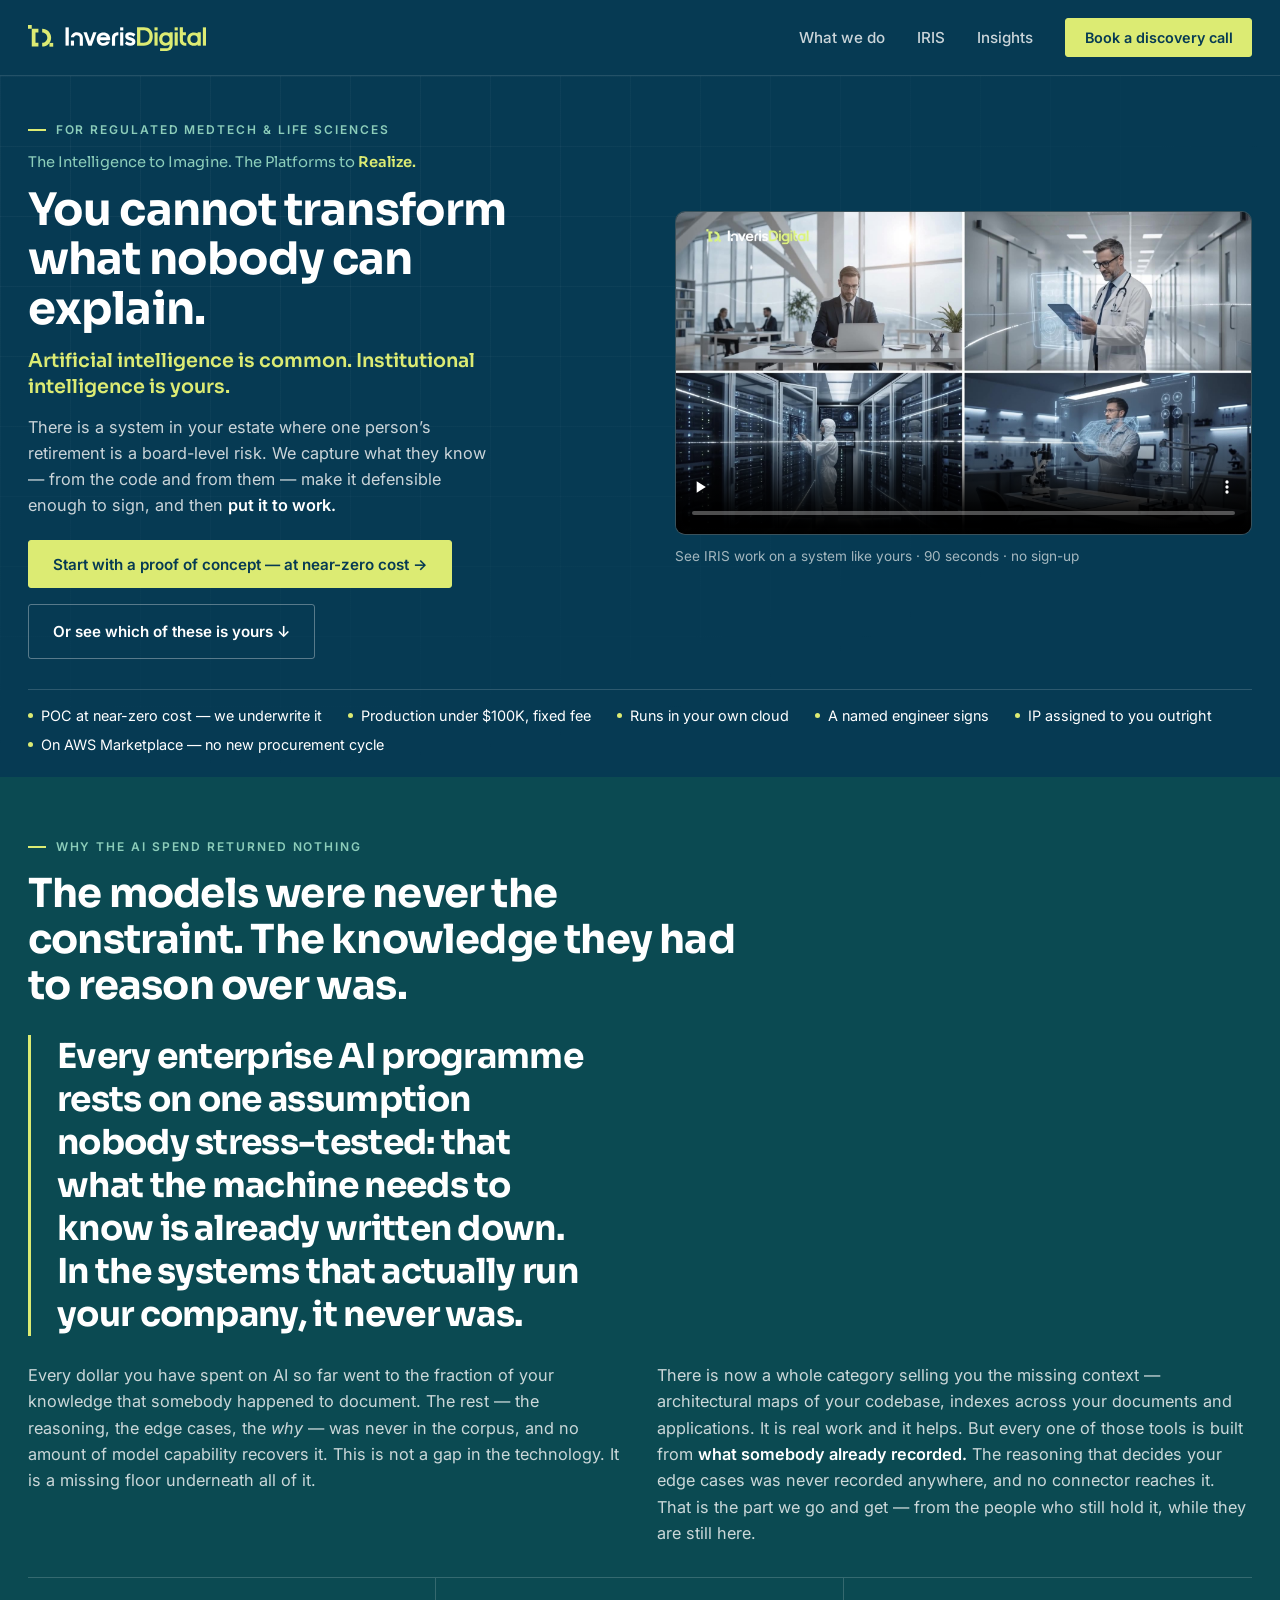
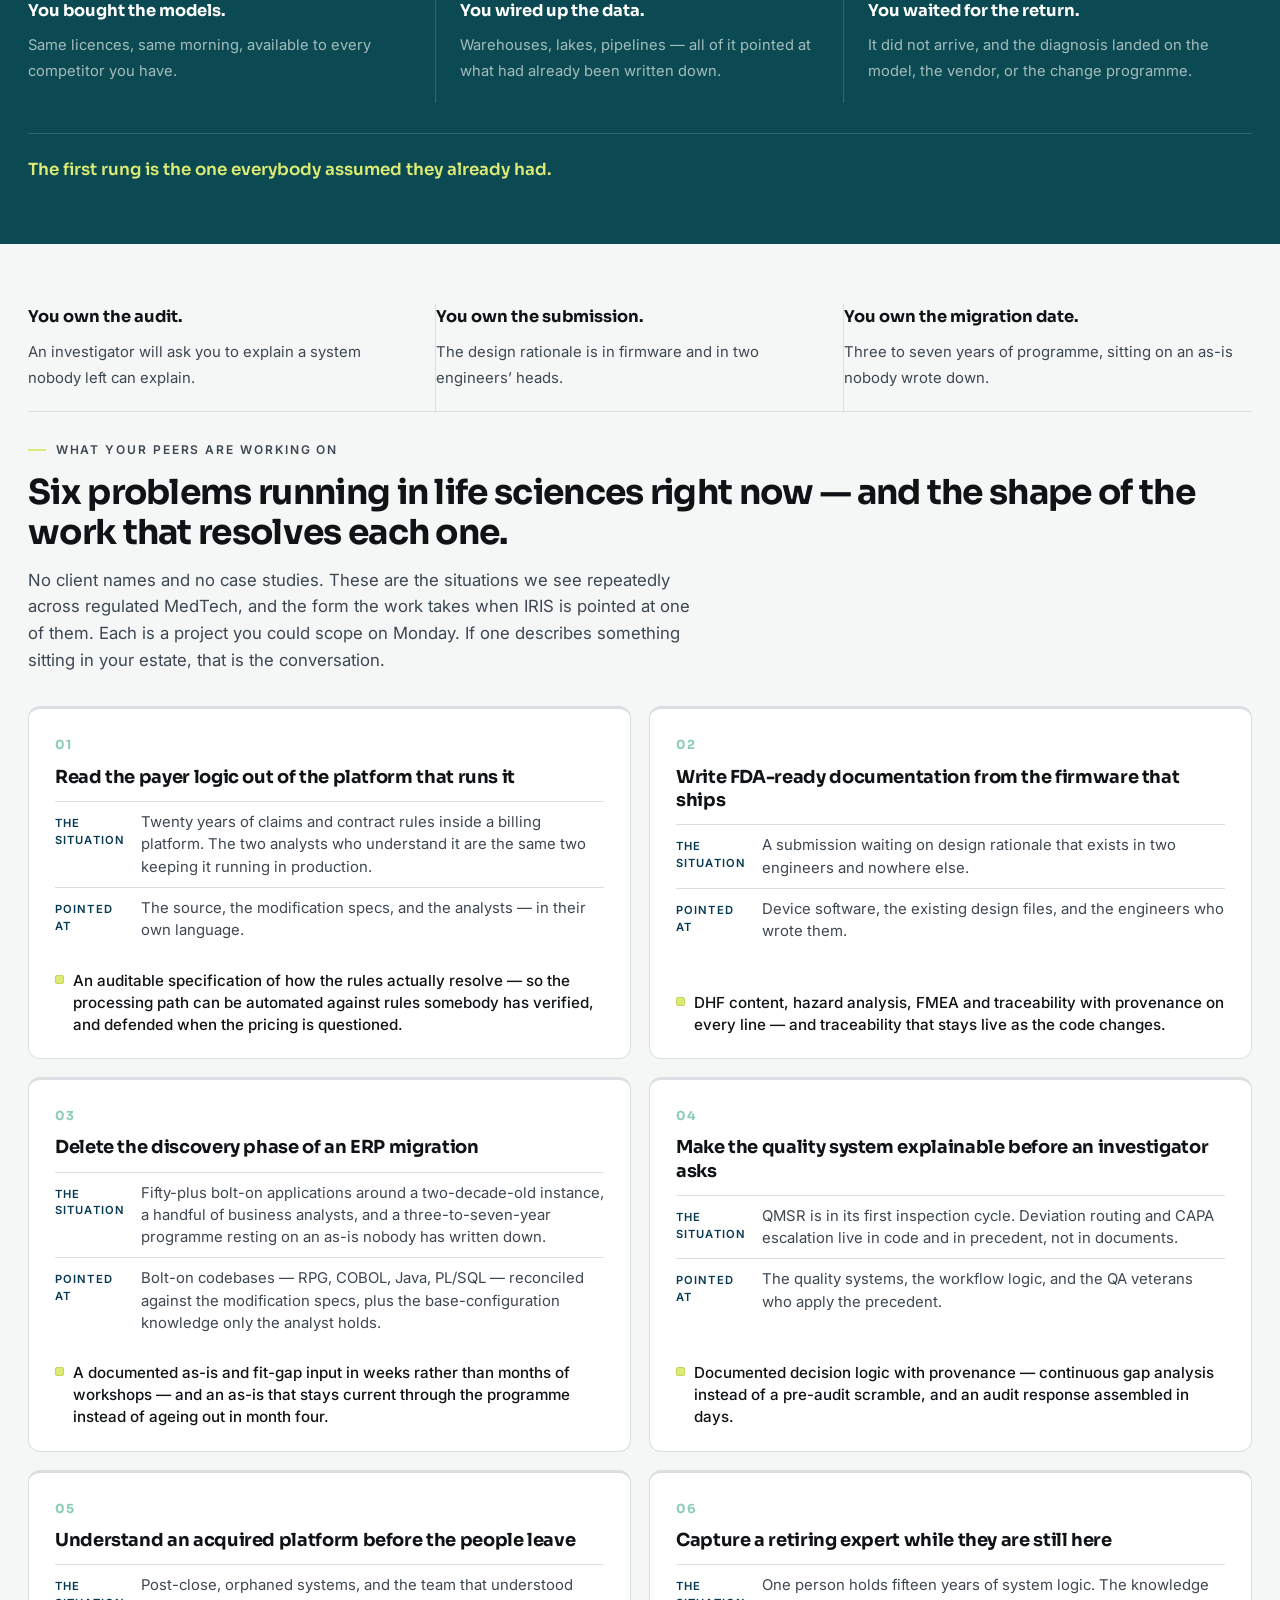
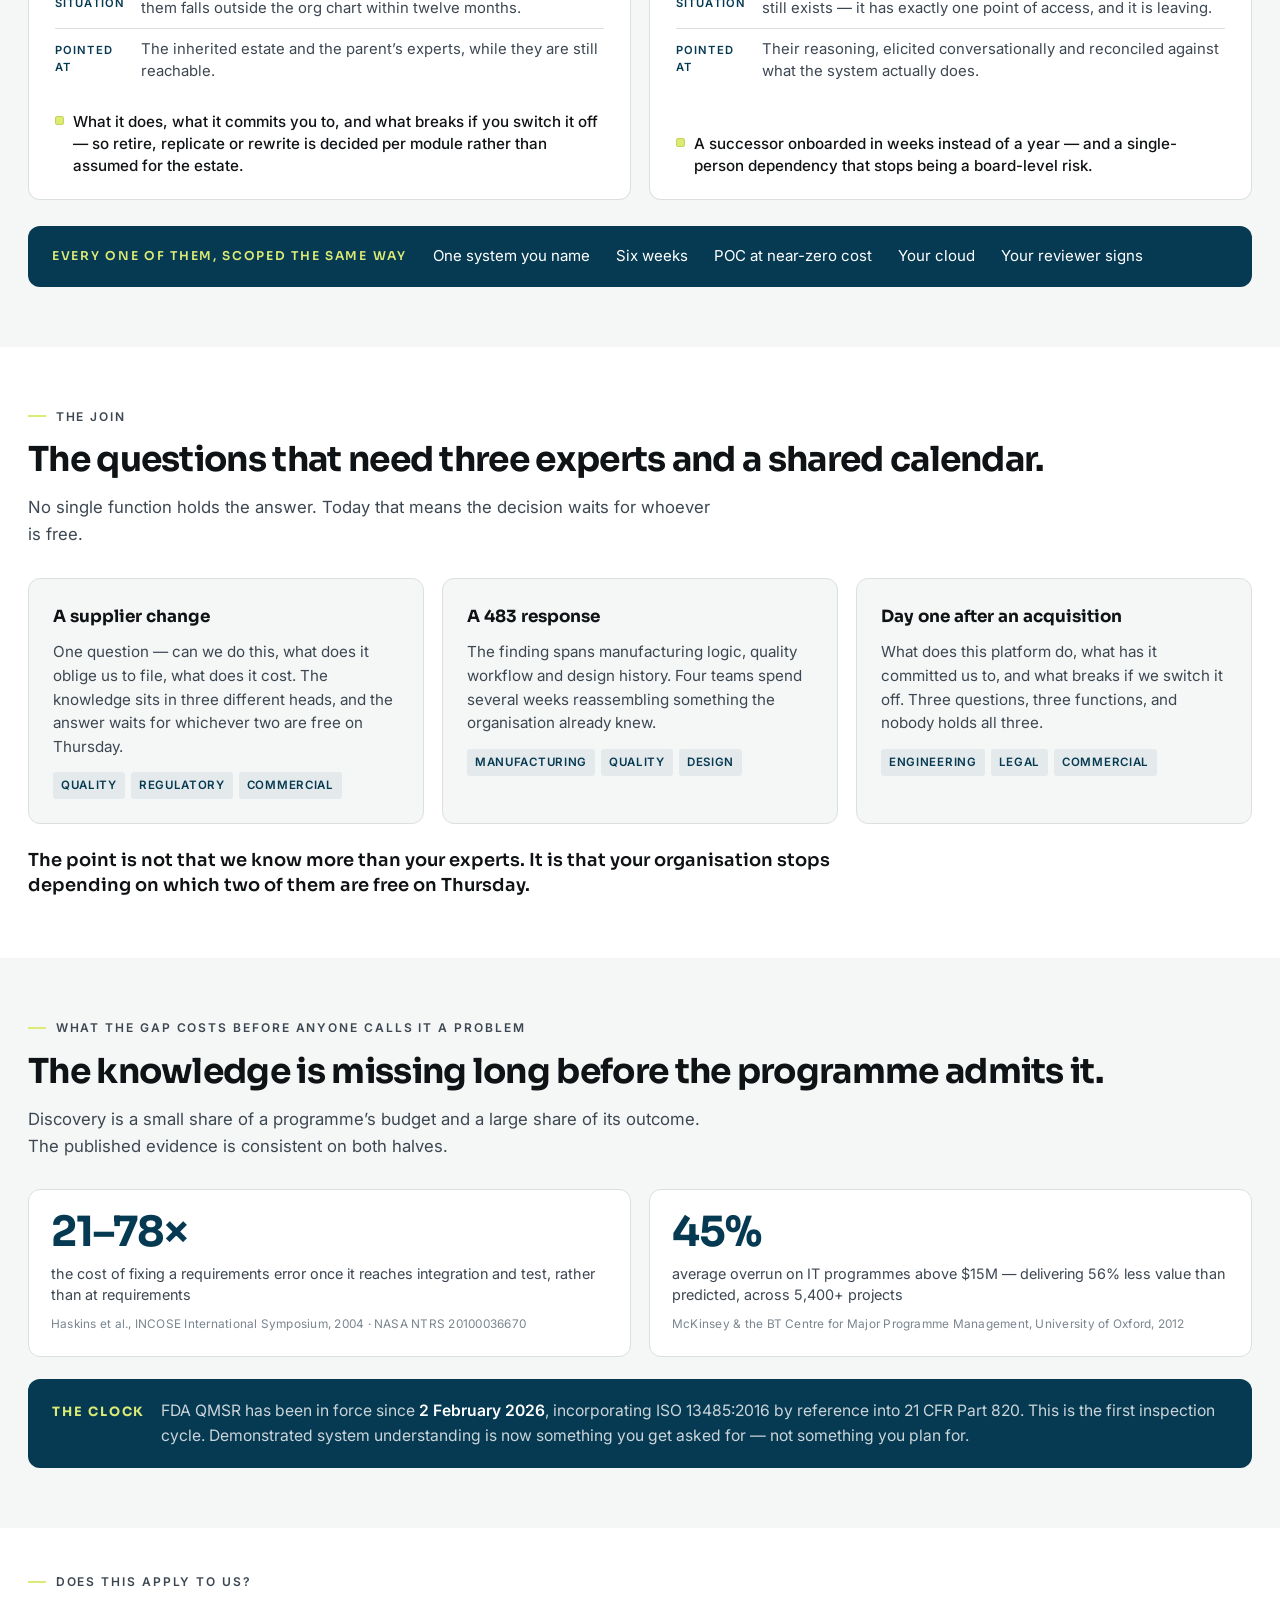
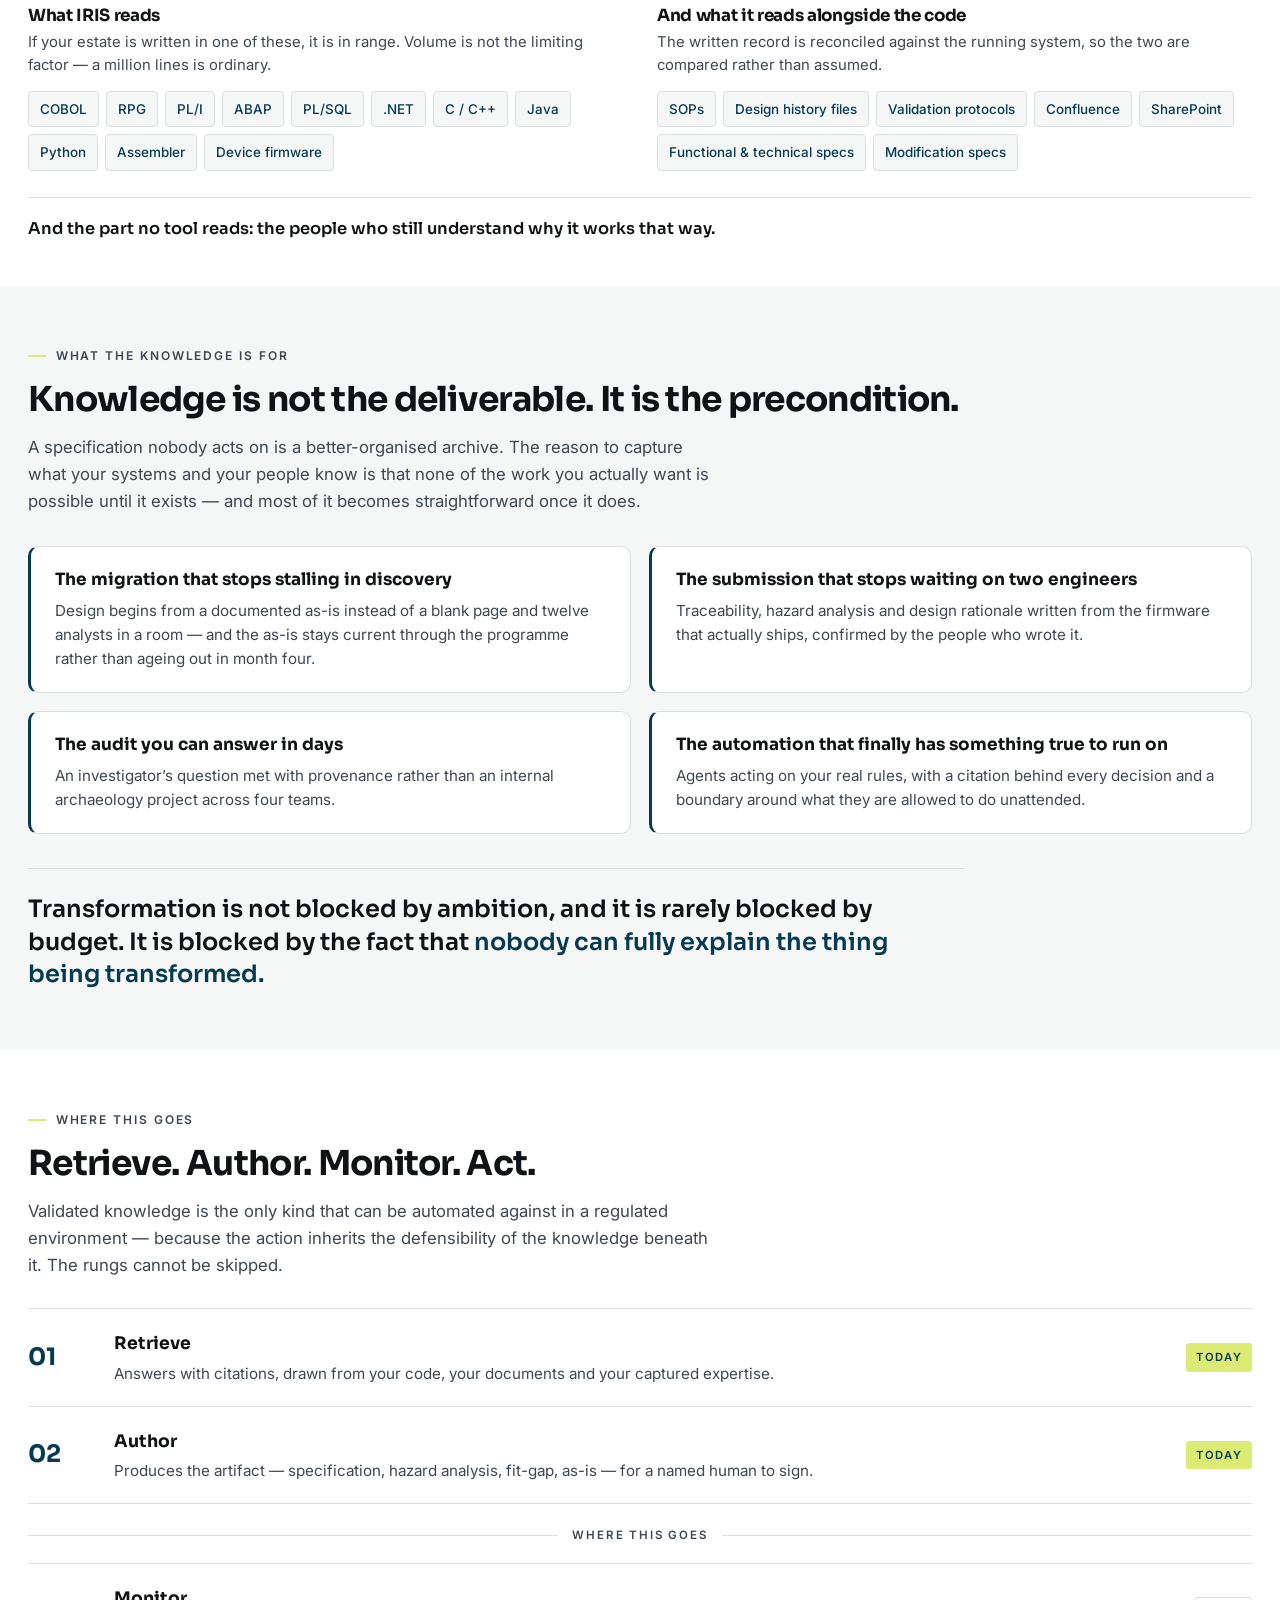
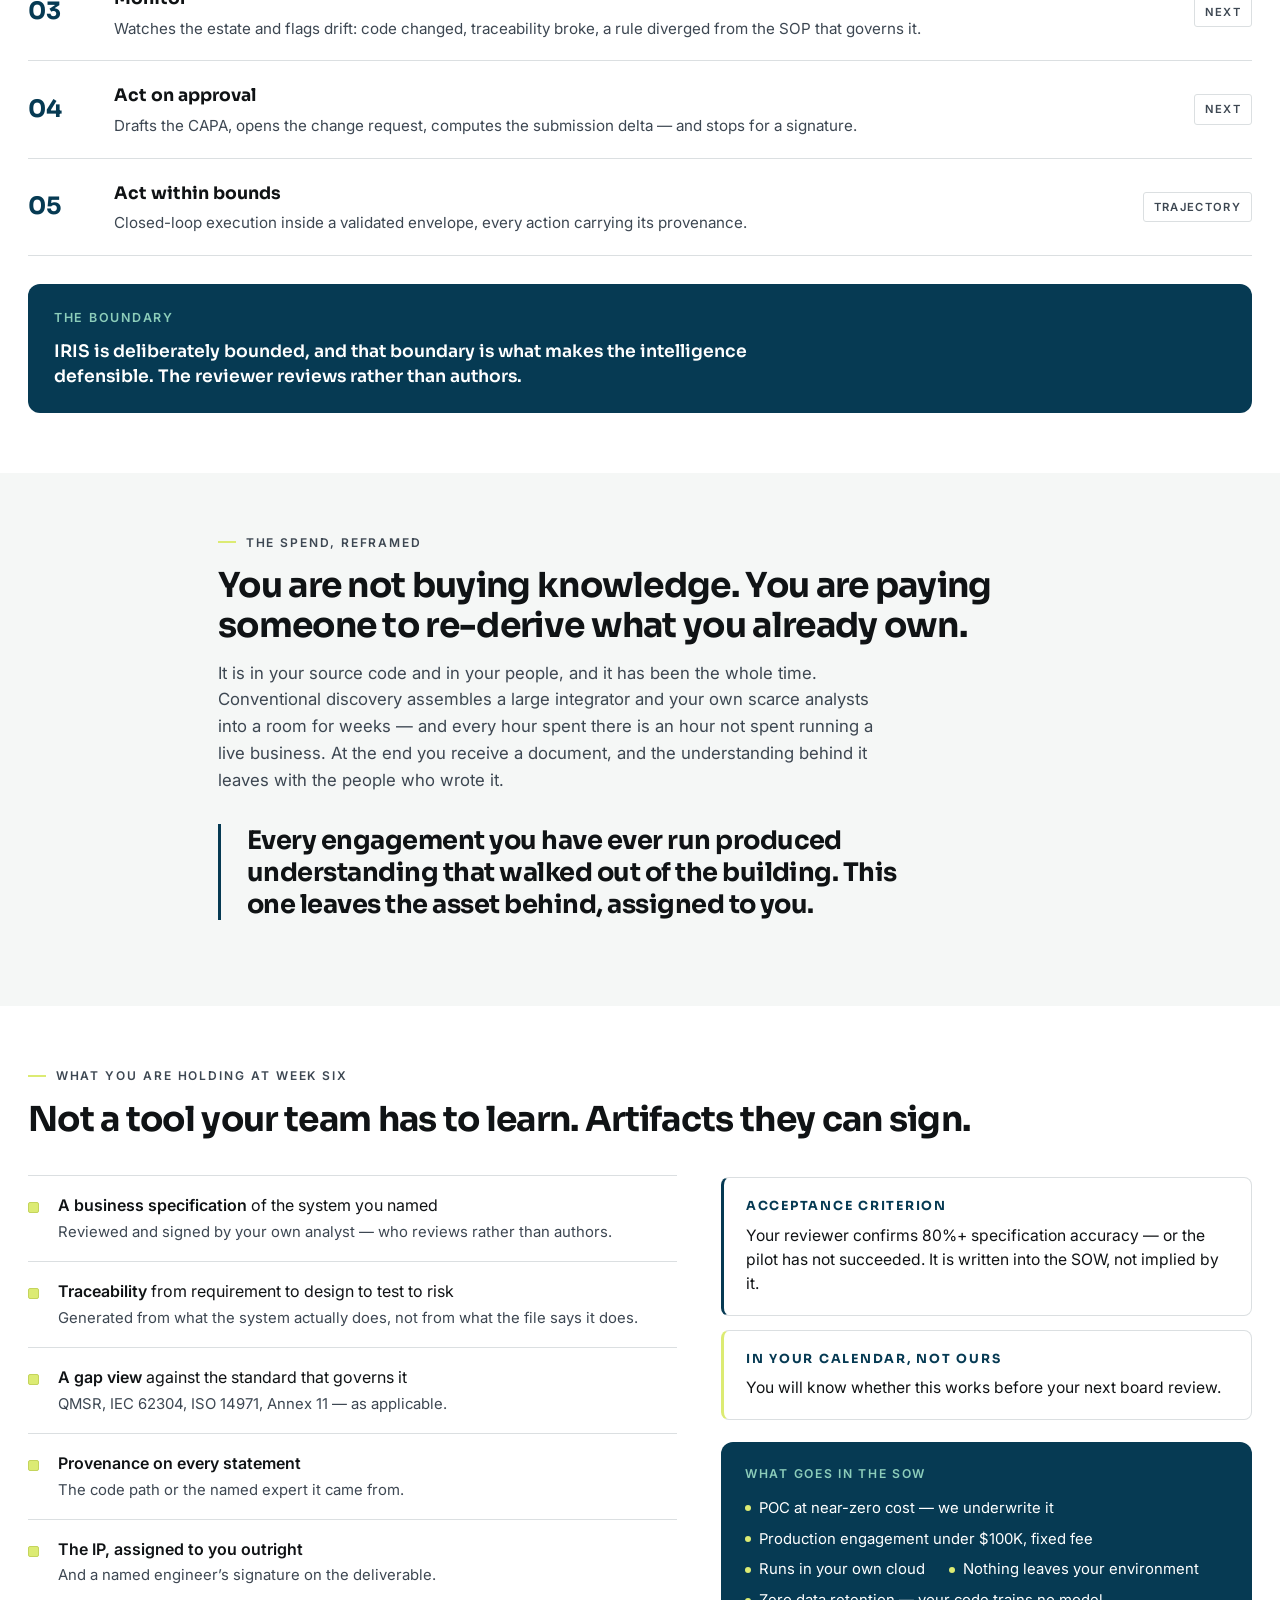
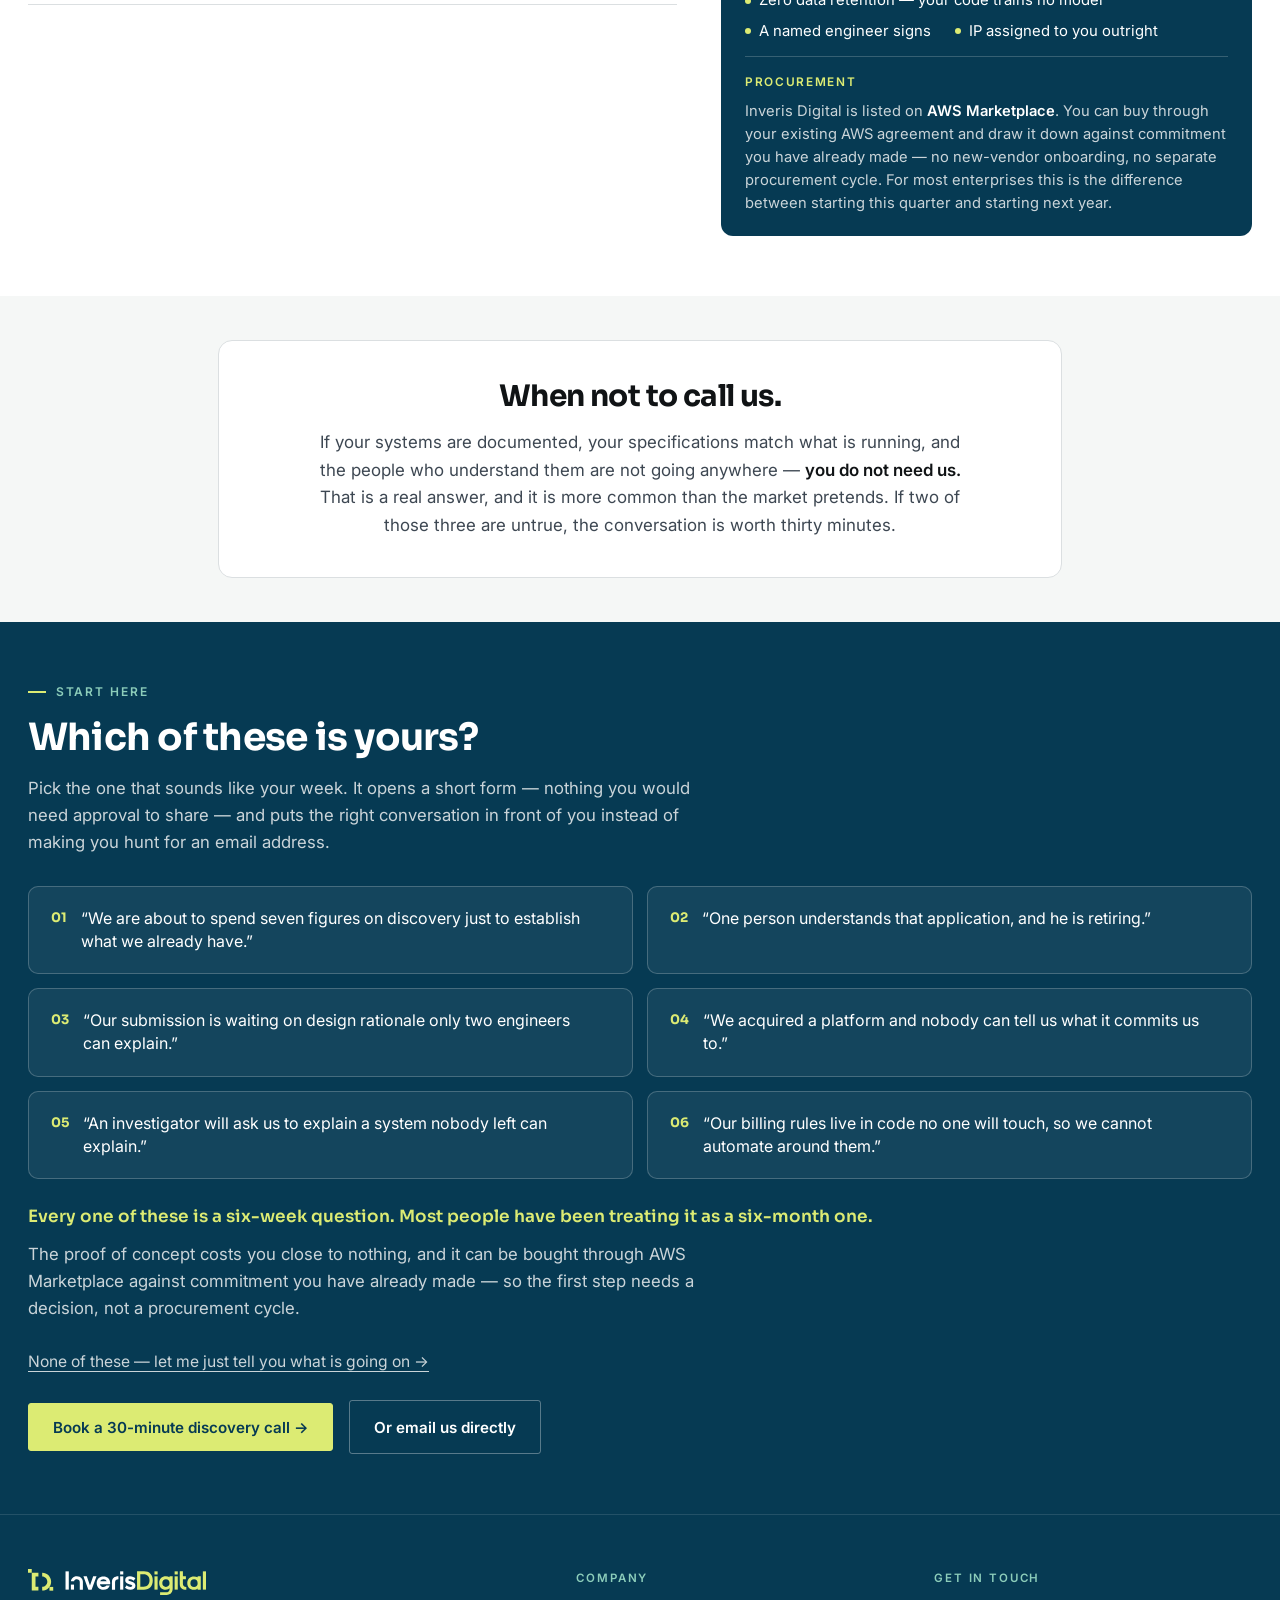
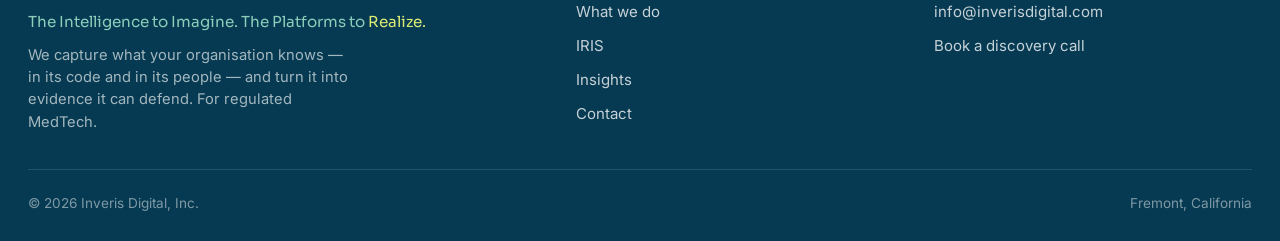
==== commit 93c57cda: "Add /demo landing page and /thanks; route Formspree submissions to own domain" ====
--- a/index.html
+++ b/index.html
@@ -415,6 +415,7 @@
     <form action="https://formspree.io/f/mvzldklb" method="POST">
       <input type="hidden" name="scenario" id="mdlsci">
       <input type="hidden" name="_subject" value="Inveris Digital — website enquiry">
+      <input type="hidden" name="_next" value="https://inverisdigital.com/thanks">
       <div class="fld"><label for="f-n">Name</label><input id="f-n" name="name" type="text" required></div>
       <div class="fld"><label for="f-e">Work email</label><input id="f-e" name="email" type="email" required></div>
       <div class="fld"><label for="f-c">Company</label><input id="f-c" name="company" type="text" required></div>
--- a/inveris.css
+++ b/inveris.css
@@ -368,3 +368,11 @@
 .persona__i span{color:var(--slate)}
 @media(max-width:960px){.hero__grid{grid-template-columns:1fr;gap:28px}.hero h1{max-width:20ch}.hero__sub{max-width:56ch}}
 @media(max-width:820px){.persona{grid-template-columns:1fr}.persona__i{border-right:none;border-bottom:1px solid var(--mist);padding:16px 0}.persona__i:last-child{border-bottom:none}}
+
+/* ===== v9.2 fixes ===== */
+.nav__links a.active{color:#fff}
+.planes__flow{text-align:center;font-size:.88rem;color:#888780;margin-top:16px}
+.shape__n{display:flex;align-items:center;gap:10px;flex-wrap:wrap}
+.shape__lead{font-family:var(--f-body);font-size:9px;font-weight:600;letter-spacing:.08em;text-transform:uppercase;color:var(--ocean);background:var(--lime);border-radius:20px;padding:3px 9px}
+.shape--lead{border-top:3px solid var(--lime)}
+.shape{border-top:3px solid var(--mist)}
